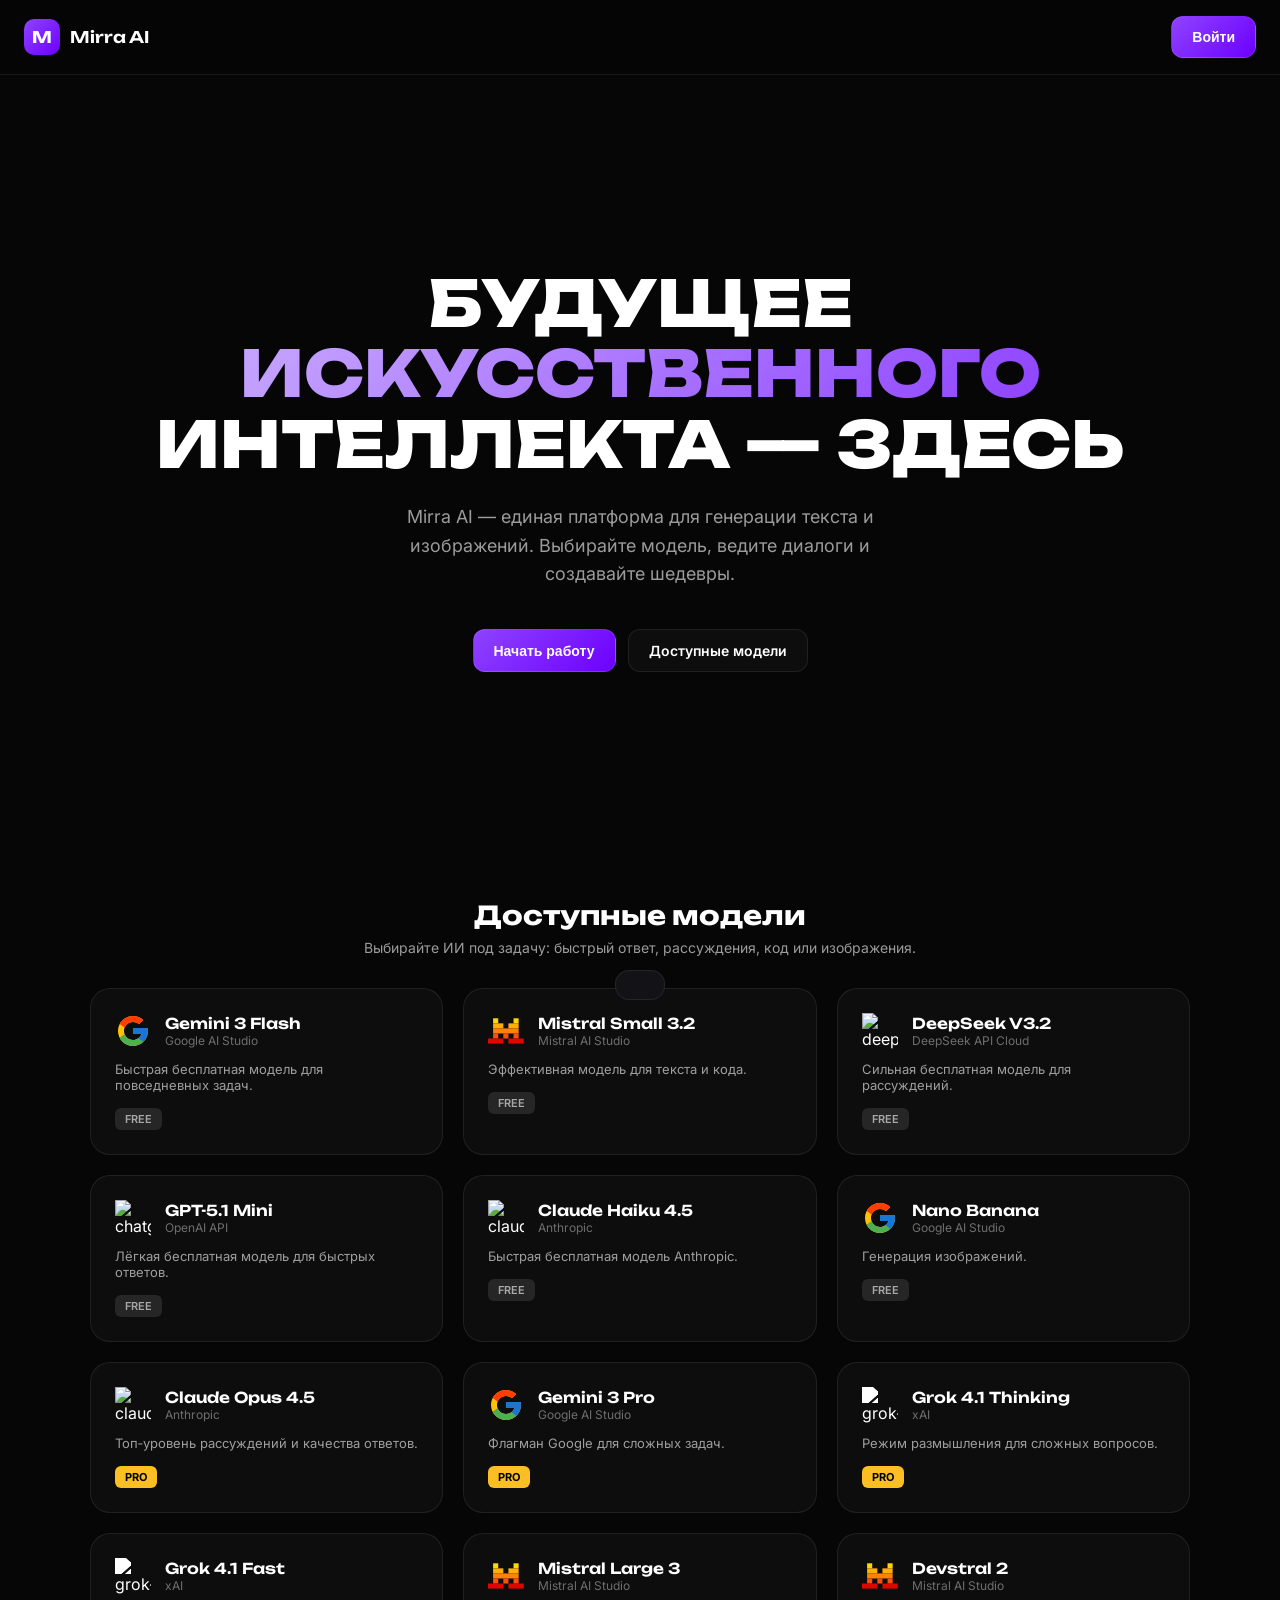
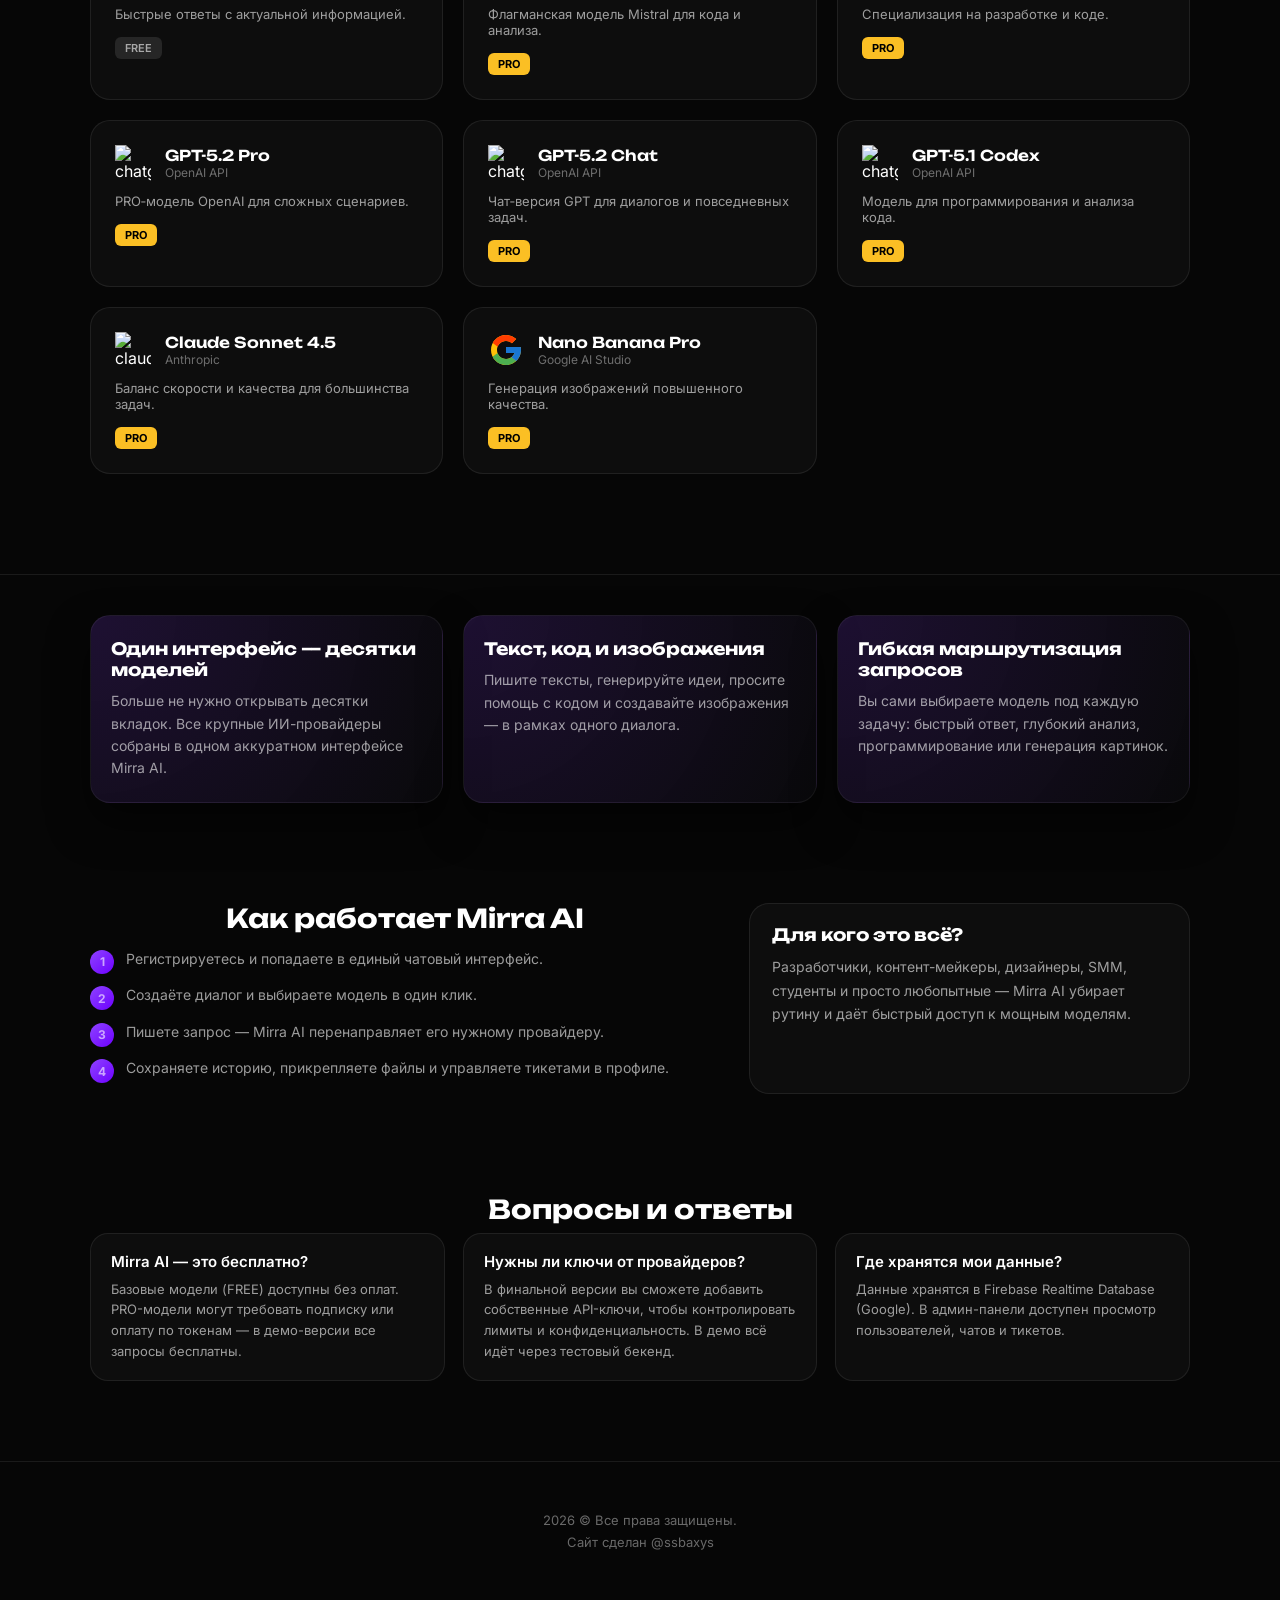
==== index.html @ 5433fa2a "update" ====
<!DOCTYPE html>
<html lang="ru">
<head>
  <meta charset="UTF-8">
  <meta name="viewport" content="width=device-width, initial-scale=1.0">
  <title>Mirra AI — Платформа нового поколения</title>

  <!-- Preconnect для ускорения загрузки внешних ресурсов -->
  <link rel="preconnect" href="https://fonts.googleapis.com">
  <link rel="preconnect" href="https://fonts.gstatic.com" crossorigin>
  <link rel="preconnect" href="https://img.icons8.com">

  <!-- Критические стили inline для быстрого first paint (уменьшаем FOUC) -->
  <style>
    *{box-sizing:border-box;margin:0;padding:0}
    body{font-family:system-ui,-apple-system,sans-serif;background:#060606;color:#fff;min-height:100vh;overflow-x:hidden}
    a{color:inherit;text-decoration:none}
    .landing-nav{position:fixed;top:0;left:0;right:0;z-index:100;padding:16px 24px;display:flex;justify-content:space-between;align-items:center;background:rgba(6,6,6,.8);border-bottom:1px solid rgba(255,255,255,.08);backdrop-filter:blur(16px)}
    .logo{display:flex;align-items:center;gap:10px;font-weight:700}
    .logo-icon{width:36px;height:36px;border-radius:10px;background:linear-gradient(135deg,#8e43ff,#6d00ff);display:flex;align-items:center;justify-content:center;font-weight:800}
    .btn{display:inline-flex;align-items:center;justify-content:center;padding:12px 20px;border-radius:12px;border:1px solid transparent;font-weight:700;cursor:pointer}
    .btn.primary{background:linear-gradient(135deg,#8e43ff,#6d00ff);border-color:rgba(255,255,255,.1);color:#fff}
    .btn.secondary{background:rgba(255,255,255,.04);border-color:rgba(255,255,255,.08);color:#fff}
    .landing-hero{min-height:100vh;display:flex;flex-direction:column;align-items:center;justify-content:center;text-align:center;padding:120px 24px 80px}
    .hero-title{font-weight:800;font-size:clamp(32px,7vw,64px);line-height:1.1;margin-bottom:24px}
    .hero-subtitle{max-width:560px;color:rgba(255,255,255,.7);font-size:18px;line-height:1.6;margin-bottom:40px}
    .hero-buttons{display:flex;gap:12px;flex-wrap:wrap;justify-content:center}
  </style>

  <!-- Основные стили (без FOUC: грузим как блокирующий stylesheet) -->
  <link rel="preload" href="styles.css" as="style">
  <link rel="stylesheet" href="styles.css">
  <noscript><link rel="stylesheet" href="styles.css"></noscript>

  <!-- Шрифты -->
  <link href="https://fonts.googleapis.com/css2?family=Inter:wght@400;500;600;700&family=Unbounded:wght@400;600;700&display=swap" rel="stylesheet">

</head>
<body>
  <nav class="landing-nav">
    <div class="logo">
      <div class="logo-icon">M</div>
      <span>Mirra AI</span>
    </div>
    <button class="btn primary" onclick="window.openModal('auth-modal')">Войти</button>
  </nav>

  <section class="landing-hero">
    <h1 class="hero-title">
      БУДУЩЕЕ <span class="gradient">ИСКУССТВЕННОГО</span><br>ИНТЕЛЛЕКТА — ЗДЕСЬ
    </h1>
    <p class="hero-subtitle">
      Mirra AI — единая платформа для генерации текста и изображений. Выбирайте модель, ведите диалоги и создавайте шедевры.
    </p>
    <div class="hero-buttons">
      <button class="btn primary" onclick="window.openModal('auth-modal')">Начать работу</button>
      <a href="#models" class="btn secondary">Доступные модели</a>
    </div>
  </section>

  <section id="models" class="models-section">
    <h2 class="section-title font-unbounded">Доступные модели</h2>
    <p class="section-subtitle">Выбирайте ИИ под задачу: быстрый ответ, рассуждения, код или изображения.</p>
    <div class="models-grid">
      <!-- FREE -->
      <div class="model-card">
        <div class="model-card-header">
          <div class="model-card-icon">
            <img alt="svgImg" src="[data-uri]"/>
          </div>
          <div>
            <div class="model-card-name">Gemini 3 Flash</div>
            <div class="model-card-provider">Google AI Studio</div>
          </div>
        </div>
        <p class="model-card-desc">Быстрая бесплатная модель для повседневных задач.</p>
        <span class="badge free">FREE</span>
      </div>

      <div class="model-card">
        <div class="model-card-header">
          <div class="model-card-icon">
            <svg viewBox="0 0 129 91" style="width:100%;height:100%"><rect x="18.292" y="0" width="18.293" height="18.123" fill="#ffd800"/><rect x="91.473" y="0" width="18.293" height="18.123" fill="#ffd800"/><rect x="18.292" y="18.121" width="36.586" height="18.123" fill="#ffaf00"/><rect x="73.181" y="18.121" width="36.586" height="18.123" fill="#ffaf00"/><rect x="18.292" y="36.243" width="91.476" height="18.122" fill="#ff8205"/><rect x="18.292" y="54.37" width="18.293" height="18.123" fill="#fa500f"/><rect x="54.883" y="54.37" width="18.293" height="18.123" fill="#fa500f"/><rect x="91.473" y="54.37" width="18.293" height="18.123" fill="#fa500f"/><rect x="0" y="72.504" width="54.89" height="18.123" fill="#e10500"/><rect x="73.181" y="72.504" width="54.89" height="18.123" fill="#e10500"/></svg>
          </div>
          <div>
            <div class="model-card-name">Mistral Small 3.2</div>
            <div class="model-card-provider">Mistral AI Studio</div>
          </div>
        </div>
        <p class="model-card-desc">Эффективная модель для текста и кода.</p>
        <span class="badge free">FREE</span>
      </div>

      <div class="model-card">
        <div class="model-card-header">
          <div class="model-card-icon">
            <img width="48" height="48" src="https://img.icons8.com/color/48/deepseek.png" alt="deepseek" style="width:100%;height:100%;object-fit:contain;" />
          </div>
          <div>
            <div class="model-card-name">DeepSeek V3.2</div>
            <div class="model-card-provider">DeepSeek API Cloud</div>
          </div>
        </div>
        <p class="model-card-desc">Сильная бесплатная модель для рассуждений.</p>
        <span class="badge free">FREE</span>
      </div>

      <div class="model-card">
        <div class="model-card-header">
          <div class="model-card-icon">
            <img width="48" height="48" src="https://img.icons8.com/fluency-systems-regular/48/FFFFFF/chatgpt.png" alt="chatgpt" style="width:100%;height:100%;object-fit:contain;" />
          </div>
          <div>
            <div class="model-card-name">GPT-5.1 Mini</div>
            <div class="model-card-provider">OpenAI API</div>
          </div>
        </div>
        <p class="model-card-desc">Лёгкая бесплатная модель для быстрых ответов.</p>
        <span class="badge free">FREE</span>
      </div>

      <div class="model-card">
        <div class="model-card-header">
          <div class="model-card-icon">
            <img width="48" height="48" src="https://img.icons8.com/fluency/48/claude-ai.png" alt="claude-ai" style="width:100%;height:100%;object-fit:contain;" />
          </div>
          <div>
            <div class="model-card-name">Claude Haiku 4.5</div>
            <div class="model-card-provider">Anthropic</div>
          </div>
        </div>
        <p class="model-card-desc">Быстрая бесплатная модель Anthropic.</p>
        <span class="badge free">FREE</span>
      </div>

      <div class="model-card">
        <div class="model-card-header">
          <div class="model-card-icon">
            <img alt="svgImg" src="[data-uri]"/>
          </div>
          <div>
            <div class="model-card-name">Nano Banana</div>
            <div class="model-card-provider">Google AI Studio</div>
          </div>
        </div>
        <p class="model-card-desc">Генерация изображений.</p>
        <span class="badge free">FREE</span>
      </div>

      <!-- PRO -->
      <div class="model-card">
        <div class="model-card-header">
          <div class="model-card-icon">
            <img width="48" height="48" src="https://img.icons8.com/fluency/48/claude-ai.png" alt="claude-ai" style="width:100%;height:100%;object-fit:contain;" />
          </div>
          <div>
            <div class="model-card-name">Claude Opus 4.5</div>
            <div class="model-card-provider">Anthropic</div>
          </div>
        </div>
        <p class="model-card-desc">Топ‑уровень рассуждений и качества ответов.</p>
        <span class="badge pro">PRO</span>
      </div>

      <div class="model-card">
        <div class="model-card-header">
          <div class="model-card-icon">
            <img alt="svgImg" src="[data-uri]"/>
          </div>
          <div>
            <div class="model-card-name">Gemini 3 Pro</div>
            <div class="model-card-provider">Google AI Studio</div>
          </div>
        </div>
        <p class="model-card-desc">Флагман Google для сложных задач.</p>
        <span class="badge pro">PRO</span>
      </div>

      <div class="model-card">
        <div class="model-card-header">
          <div class="model-card-icon">
            <img width="48" height="48" src="https://img.icons8.com/color/48/grok--v1.png" alt="grok--v1" style="width:100%;height:100%;object-fit:contain;" />
          </div>
          <div>
            <div class="model-card-name">Grok 4.1 Thinking</div>
            <div class="model-card-provider">xAI</div>
          </div>
        </div>
        <p class="model-card-desc">Режим размышления для сложных вопросов.</p>
        <span class="badge pro">PRO</span>
      </div>

      <div class="model-card">
        <div class="model-card-header">
          <div class="model-card-icon">
            <img width="48" height="48" src="https://img.icons8.com/color/48/grok--v1.png" alt="grok--v1" style="width:100%;height:100%;object-fit:contain;" />
          </div>
          <div>
            <div class="model-card-name">Grok 4.1 Fast</div>
            <div class="model-card-provider">xAI</div>
          </div>
        </div>
        <p class="model-card-desc">Быстрые ответы с актуальной информацией.</p>
        <span class="badge free">FREE</span>
      </div>

      <div class="model-card">
        <div class="model-card-header">
          <div class="model-card-icon">
            <svg viewBox="0 0 129 91" style="width:100%;height:100%"><rect x="18.292" y="0" width="18.293" height="18.123" fill="#ffd800"/><rect x="91.473" y="0" width="18.293" height="18.123" fill="#ffd800"/><rect x="18.292" y="18.121" width="36.586" height="18.123" fill="#ffaf00"/><rect x="73.181" y="18.121" width="36.586" height="18.123" fill="#ffaf00"/><rect x="18.292" y="36.243" width="91.476" height="18.122" fill="#ff8205"/><rect x="18.292" y="54.37" width="18.293" height="18.123" fill="#fa500f"/><rect x="54.883" y="54.37" width="18.293" height="18.123" fill="#fa500f"/><rect x="91.473" y="54.37" width="18.293" height="18.123" fill="#fa500f"/><rect x="0" y="72.504" width="54.89" height="18.123" fill="#e10500"/><rect x="73.181" y="72.504" width="54.89" height="18.123" fill="#e10500"/></svg>
          </div>
          <div>
            <div class="model-card-name">Mistral Large 3</div>
            <div class="model-card-provider">Mistral AI Studio</div>
          </div>
        </div>
        <p class="model-card-desc">Флагманская модель Mistral для кода и анализа.</p>
        <span class="badge pro">PRO</span>
      </div>

      <div class="model-card">
        <div class="model-card-header">
          <div class="model-card-icon">
            <svg viewBox="0 0 129 91" style="width:100%;height:100%"><rect x="18.292" y="0" width="18.293" height="18.123" fill="#ffd800"/><rect x="91.473" y="0" width="18.293" height="18.123" fill="#ffd800"/><rect x="18.292" y="18.121" width="36.586" height="18.123" fill="#ffaf00"/><rect x="73.181" y="18.121" width="36.586" height="18.123" fill="#ffaf00"/><rect x="18.292" y="36.243" width="91.476" height="18.122" fill="#ff8205"/><rect x="18.292" y="54.37" width="18.293" height="18.123" fill="#fa500f"/><rect x="54.883" y="54.37" width="18.293" height="18.123" fill="#fa500f"/><rect x="91.473" y="54.37" width="18.293" height="18.123" fill="#fa500f"/><rect x="0" y="72.504" width="54.89" height="18.123" fill="#e10500"/><rect x="73.181" y="72.504" width="54.89" height="18.123" fill="#e10500"/></svg>
          </div>
          <div>
            <div class="model-card-name">Devstral 2</div>
            <div class="model-card-provider">Mistral AI Studio</div>
          </div>
        </div>
        <p class="model-card-desc">Специализация на разработке и коде.</p>
        <span class="badge pro">PRO</span>
      </div>

      <div class="model-card">
        <div class="model-card-header">
          <div class="model-card-icon">
            <img width="48" height="48" src="https://img.icons8.com/fluency-systems-regular/48/FFFFFF/chatgpt.png" alt="chatgpt" style="width:100%;height:100%;object-fit:contain;" />
          </div>
          <div>
            <div class="model-card-name">GPT-5.2 Pro</div>
            <div class="model-card-provider">OpenAI API</div>
          </div>
        </div>
        <p class="model-card-desc">PRO‑модель OpenAI для сложных сценариев.</p>
        <span class="badge pro">PRO</span>
      </div>

      <div class="model-card">
        <div class="model-card-header">
          <div class="model-card-icon">
            <img width="48" height="48" src="https://img.icons8.com/fluency-systems-regular/48/FFFFFF/chatgpt.png" alt="chatgpt" style="width:100%;height:100%;object-fit:contain;" />
          </div>
          <div>
            <div class="model-card-name">GPT-5.2 Chat</div>
            <div class="model-card-provider">OpenAI API</div>
          </div>
        </div>
        <p class="model-card-desc">Чат‑версия GPT для диалогов и повседневных задач.</p>
        <span class="badge pro">PRO</span>
      </div>

      <div class="model-card">
        <div class="model-card-header">
          <div class="model-card-icon">
            <img width="48" height="48" src="https://img.icons8.com/fluency-systems-regular/48/FFFFFF/chatgpt.png" alt="chatgpt" style="width:100%;height:100%;object-fit:contain;" />
          </div>
          <div>
            <div class="model-card-name">GPT-5.1 Codex</div>
            <div class="model-card-provider">OpenAI API</div>
          </div>
        </div>
        <p class="model-card-desc">Модель для программирования и анализа кода.</p>
        <span class="badge pro">PRO</span>
      </div>

      <div class="model-card">
        <div class="model-card-header">
          <div class="model-card-icon">
            <img width="48" height="48" src="https://img.icons8.com/fluency/48/claude-ai.png" alt="claude-ai" style="width:100%;height:100%;object-fit:contain;" />
          </div>
          <div>
            <div class="model-card-name">Claude Sonnet 4.5</div>
            <div class="model-card-provider">Anthropic</div>
          </div>
        </div>
        <p class="model-card-desc">Баланс скорости и качества для большинства задач.</p>
        <span class="badge pro">PRO</span>
      </div>

      <div class="model-card">
        <div class="model-card-header">
          <div class="model-card-icon">
            <img alt="svgImg" src="[data-uri]"/>
          </div>
          <div>
            <div class="model-card-name">Nano Banana Pro</div>
            <div class="model-card-provider">Google AI Studio</div>
          </div>
        </div>
        <p class="model-card-desc">Генерация изображений повышенного качества.</p>
        <span class="badge pro">PRO</span>
      </div>
    </div>
  </section>

  <section class="features-section">
    <div class="features-grid">
      <div class="feature-card">
        <h3>Один интерфейс &mdash; десятки моделей</h3>
        <p>Больше не нужно открывать десятки вкладок. Все крупные ИИ-провайдеры собраны в одном аккуратном интерфейсе Mirra AI.</p>
      </div>
      <div class="feature-card">
        <h3>Текст, код и изображения</h3>
        <p>Пишите тексты, генерируйте идеи, просите помощь с кодом и создавайте изображения &mdash; в рамках одного диалога.</p>
      </div>
      <div class="feature-card">
        <h3>Гибкая маршрутизация запросов</h3>
        <p>Вы сами выбираете модель под каждую задачу: быстрый ответ, глубокий анализ, программирование или генерация картинок.</p>
      </div>
    </div>
  </section>

  <section class="how-section">
    <div class="how-grid">
      <div>
        <h2 class="section-title font-unbounded">Как работает Mirra AI</h2>
        <ol class="how-list">
          <li>Регистрируетесь и попадаете в единый чатовый интерфейс.</li>
          <li>Создаёте диалог и выбираете модель в один клик.</li>
          <li>Пишете запрос &mdash; Mirra AI перенаправляет его нужному провайдеру.</li>
          <li>Сохраняете историю, прикрепляете файлы и управляете тикетами в профиле.</li>
        </ol>
      </div>
      <div class="how-card">
        <h3>Для кого это всё?</h3>
        <p>Разработчики, контент-мейкеры, дизайнеры, SMM, студенты и просто любопытные &mdash; Mirra AI убирает рутину и даёт быстрый доступ к мощным моделям.</p>
      </div>
    </div>
  </section>

  <section class="faq-section">
    <h2 class="section-title font-unbounded">Вопросы и ответы</h2>
    <div class="faq-grid">
      <div class="faq-item">
        <h3>Mirra AI &mdash; это бесплатно?</h3>
        <p>Базовые модели (FREE) доступны без оплат. PRO-модели могут требовать подписку или оплату по токенам &mdash; в демо-версии все запросы бесплатны.</p>
      </div>
      <div class="faq-item">
        <h3>Нужны ли ключи от провайдеров?</h3>
        <p>В финальной версии вы сможете добавить собственные API-ключи, чтобы контролировать лимиты и конфиденциальность. В демо всё идёт через тестовый бекенд.</p>
      </div>
      <div class="faq-item">
        <h3>Где хранятся мои данные?</h3>
        <p>Данные хранятся в Firebase Realtime Database (Google). В админ-панели доступен просмотр пользователей, чатов и тикетов.</p>
      </div>
    </div>
  </section>

  <footer class="landing-footer">
    <div>2026 © Все права защищены.</div>
    <div style="margin-top:6px;">Сайт сделан @ssbaxys</div>
  </footer>

  <div id="auth-modal" class="modal-overlay">
    <div class="modal">
      <div class="modal-header">
        <h2 id="modal-title" class="modal-title">Вход</h2>
        <button class="btn-icon" onclick="window.closeModal('auth-modal')">×</button>
      </div>

      <form id="login-form" onsubmit="window.handleLogin(event)">
        <div style="display:flex;flex-direction:column;gap:14px;">
          <div class="input-group">
            <input id="login-nickname" class="input-field" type="text" placeholder="Никнейм" required>
          </div>
          <div class="input-group">
            <input id="login-password" class="input-field" type="password" placeholder="Пароль" required>
          </div>
          <button type="submit" class="btn primary" style="width:100%;">Войти</button>
          <p style="text-align:center;font-size:13px;color:rgba(255,255,255,.5);">
            Нет аккаунта? <a href="#" onclick="window.toggleAuthMode('register');return false;" style="color:#c6a6ff;">Регистрация</a>
          </p>
        </div>
      </form>

      <form id="register-form" class="hidden" onsubmit="window.handleRegister(event)">
        <div style="display:flex;flex-direction:column;gap:14px;">
          <div class="input-group">
            <input id="reg-nickname" class="input-field" type="text" placeholder="Никнейм" required>
          </div>
          <div class="input-group">
            <input id="reg-password" class="input-field" type="password" placeholder="Пароль" required>
          </div>
          <div class="input-group">
            <input id="reg-password-confirm" class="input-field" type="password" placeholder="Повторите пароль" required>
          </div>
          <button type="submit" class="btn primary" style="width:100%;">Создать аккаунт</button>
          <p style="text-align:center;font-size:13px;color:rgba(255,255,255,.5);">
            Есть аккаунт? <a href="#" onclick="window.toggleAuthMode('login');return false;" style="color:#c6a6ff;">Войти</a>
          </p>
        </div>
      </form>
    </div>
  </div>

  <div id="toast" class="toast"></div>

  <!-- app.js already relies on the explicit-render reCAPTCHA loaded in <head> -->
  <script type="module" src="app.js"></script>
</body>
</html>
---- styles.css ----
* { box-sizing: border-box; margin: 0; padding: 0; }

:root {
  --bg: #060606;
  --surface: rgba(255,255,255,0.03);
  --border: rgba(255,255,255,0.08);
  --text: #ffffff;
  --text-secondary: rgba(255,255,255,0.6);
  --text-muted: rgba(255,255,255,0.4);
  --primary: #8e43ff;
  --primary-dark: #6d00ff;
  --danger: #ff4757;
  --success: #2ed573;
}

body {
  font-family: 'Inter', -apple-system, sans-serif;
  background: var(--bg);
  color: var(--text);
  min-height: 100vh;
  overflow-x: hidden;
}

.font-unbounded { font-family: 'Unbounded', sans-serif; }
.hidden { display: none !important; }

/* ============ BUTTONS ============ */
.btn {
  display: inline-flex;
  align-items: center;
  justify-content: center;
  gap: 8px;
  padding: 12px 20px;
  border-radius: 12px;
  border: 1px solid transparent;
  font-size: 14px;
  font-weight: 600;
  cursor: pointer;
  transition: all 0.2s;
  text-decoration: none;
  color: var(--text);
}

.btn.primary {
  background: linear-gradient(135deg, var(--primary), var(--primary-dark));
  border-color: rgba(255,255,255,0.1);
}
.btn.primary:hover {
  transform: translateY(-2px);
  box-shadow: 0 8px 25px rgba(142, 67, 255, 0.35);
}

.btn.secondary {
  background: var(--surface);
  border-color: var(--border);
}
.btn.secondary:hover {
  background: rgba(255,255,255,0.08);
}

.btn.danger {
  background: rgba(255, 71, 87, 0.15);
  border-color: rgba(255, 71, 87, 0.3);
  color: #ff6b7a;
}
.btn.danger:hover {
  background: rgba(255, 71, 87, 0.25);
}

.btn.success {
  background: rgba(46, 213, 115, 0.15);
  border-color: rgba(46, 213, 115, 0.35);
  color: #78f5a7;
}
.btn.success:hover {
  background: rgba(46, 213, 115, 0.25);
}

.btn.ghost {
  background: transparent;
  color: var(--text-secondary);
}
.btn.ghost:hover {
  background: var(--surface);
  color: var(--text);
}

.btn.small {
  padding: 8px 14px;
  font-size: 12px;
}

.btn-icon {
  width: 40px;
  height: 40px;
  border-radius: 10px;
  background: transparent;
  border: none;
  color: var(--text);
  cursor: pointer;
  display: flex;
  align-items: center;
  justify-content: center;
  transition: 0.2s;
}
.btn-icon:hover {
  background: var(--surface);
}

/* ============ INPUTS ============ */
.input-group {
  background: rgba(0,0,0,0.3);
  border: 1px solid var(--border);
  border-radius: 12px;
  overflow: hidden;
}

.input-field {
  width: 100%;
  padding: 14px 16px;
  background: transparent;
  border: none;
  outline: none;
  color: var(--text);
  font-size: 14px;
}
.input-field::placeholder {
  color: var(--text-muted);
}

select.input-field {
  cursor: pointer;
}

/* ============ BADGES ============ */
.badge {
  display: inline-block;
  padding: 4px 10px;
  border-radius: 6px;
  font-size: 11px;
  font-weight: 700;
  text-transform: uppercase;
}
.badge.pro { background: #fbbf24; color: #000; font-weight: 700; }
.badge.free { background: rgba(255,255,255,0.1); color: var(--text-secondary); font-weight: 600; }
.badge.admin { background: var(--primary); color: #fff; font-weight: 700; }
.badge.text { background: rgba(59, 130, 246, 0.2); color: #60a5fa; }
.badge.image { background: rgba(16, 185, 129, 0.2); color: #34d399; }
.badge.unavailable{ background: rgba(255,255,255,0.08); color: rgba(255,255,255,0.55); border: 1px solid rgba(255,255,255,0.12); }

/* Tickets */
.ticket-item.canceled{ opacity: 0.55; }
.ticket-item .ticket-meta{ font-size: 11px; color: var(--text-muted); margin-top: 2px; }
.ticket-status-badge{ font-size: 10px; padding: 3px 8px; border-radius: 999px; border: 1px solid rgba(255,255,255,0.12); }
.ticket-status-badge.open{ background: rgba(46,213,115,0.12); color: #78f5a7; border-color: rgba(46,213,115,0.25); }
.ticket-status-badge.closed{ background: rgba(255,255,255,0.06); color: rgba(255,255,255,0.65); }
.ticket-status-badge.canceled{ background: rgba(255,71,87,0.12); color: #ff6b7a; border-color: rgba(255,71,87,0.25); }
.ticket-unread-dot{ width:8px; height:8px; border-radius:999px; background: #fbbf24; box-shadow: 0 0 0 3px rgba(251,191,36,0.15); }

/* ============ TOAST ============ */
.toast {
  position: fixed;
  bottom: -100px;
  left: 50%;
  transform: translateX(-50%);
  background: rgba(20, 20, 25, 0.95);
  border: 1px solid var(--border);
  padding: 14px 24px;
  border-radius: 14px;
  font-size: 14px;
  z-index: 9999;
  transition: bottom 0.4s cubic-bezier(0.175, 0.885, 0.32, 1.275);
  backdrop-filter: blur(10px);
}
.toast.show { bottom: 30px; }
.toast.error { border-color: rgba(255, 71, 87, 0.4); }
.toast.success { border-color: rgba(46, 213, 115, 0.4); }

/* ============ MODAL ============ */
.modal-overlay {
  position: fixed;
  inset: 0;
  background: rgba(0,0,0,0.8);
  backdrop-filter: blur(8px);
  display: flex;
  align-items: center;
  justify-content: center;
  z-index: 1000;
  opacity: 0;
  visibility: hidden;
  transition: 0.3s;
  padding: 20px;
}
.modal-overlay.active {
  opacity: 1;
  visibility: visible;
}

.modal {
  background: #0c0c0e;
  border: 1px solid var(--border);
  border-radius: 24px;
  padding: 28px;
  width: 100%;
  max-width: 440px;
  transform: translateY(20px) scale(0.95);
  transition: 0.3s;
}

/* reCAPTCHA spacing */
.g-recaptcha {
  min-height: 78px;
  display: flex;
  align-items: center;
  justify-content: center;
}

/* If Google injects an iframe, make it scale nicely on mobile */
@media (max-width: 420px) {
  .g-recaptcha {
    transform: scale(0.92);
    transform-origin: center;
  }
}
.modal-overlay.active .modal {
  transform: translateY(0) scale(1);
}

.modal-header {
  display: flex;
  justify-content: space-between;
  align-items: center;
  margin-bottom: 24px;
}
.modal-title {
  font-family: 'Unbounded', sans-serif;
  font-size: 20px;
  font-weight: 600;
}

/* ============ LANDING PAGE ============ */
.landing-nav {
  position: fixed;
  top: 0;
  left: 0;
  right: 0;
  z-index: 100;
  padding: 16px 24px;
  display: flex;
  justify-content: space-between;
  align-items: center;
  background: rgba(6, 6, 6, 0.8);
  backdrop-filter: blur(20px);
  border-bottom: 1px solid var(--border);
}

.logo {
  display: flex;
  align-items: center;
  gap: 10px;
  font-family: 'Unbounded', sans-serif;
  font-weight: 600;
  font-size: 16px;
}
.logo-icon {
  width: 36px;
  height: 36px;
  border-radius: 10px;
  background: linear-gradient(135deg, var(--primary), var(--primary-dark));
  display: flex;
  align-items: center;
  justify-content: center;
  font-weight: 700;
}

.landing-hero {
  min-height: 100vh;
  display: flex;
  flex-direction: column;
  align-items: center;
  justify-content: center;
  text-align: center;
  padding: 120px 24px 80px;
}

.hero-title {
  font-family: 'Unbounded', sans-serif;
  font-size: clamp(32px, 7vw, 64px);
  line-height: 1.1;
  margin-bottom: 24px;
}
.hero-title .gradient {
  background: linear-gradient(135deg, #c6a6ff, #8e43ff);
  -webkit-background-clip: text;
  -webkit-text-fill-color: transparent;
  background-clip: text;
}

.hero-subtitle {
  max-width: 560px;
  color: var(--text-secondary);
  font-size: 18px;
  line-height: 1.6;
  margin-bottom: 40px;
}

.hero-buttons {
  display: flex;
  gap: 12px;
  flex-wrap: wrap;
  justify-content: center;
}

.models-section {
  padding: 0 24px 100px;
}
.models-grid {
  display: grid;
  grid-template-columns: repeat(auto-fit, minmax(280px, 1fr));
  gap: 20px;
  max-width: 1100px;
  margin: 0 auto;
}

.model-card {
  background: var(--surface);
  border: 1px solid var(--border);
  border-radius: 20px;
  padding: 24px;
  transition: 0.3s;
}
.model-card:hover {
  transform: translateY(-4px);
  border-color: rgba(142, 67, 255, 0.3);
  background: rgba(255,255,255,0.05);
}

.model-card-header {
  display: flex;
  align-items: center;
  gap: 14px;
  margin-bottom: 12px;
}
.model-card-icon {
  width: 36px;
  height: 36px;
  flex-shrink: 0;
}
.model-card-icon svg,
.model-card-icon img {
  width: 100%;
  height: 100%;
  display: block;
  object-fit: contain;
}

/* xAI Icon Style */
.model-card-icon.xai-icon {
  display: flex;
  align-items: center;
  justify-content: center;
  font-weight: 700;
  font-size: 12px;
  color: #fff;
  background: linear-gradient(135deg, #1a1a2e, #16213e);
  border-radius: 8px;
  border: 1px solid rgba(255,255,255,0.1);
}

/* Grok logo white filter */
img[alt="Grok"], img[alt="grok--v1"] {
  filter: brightness(0) invert(1);
}

.chat-item-icon svg,
.chat-item-icon img,
.model-selector-icon svg,
.model-selector-icon img,
.model-option-icon svg,
.model-option-icon img,
.god-chat-icon svg,
.god-chat-icon img {
  width: 100%;
  height: 100%;
  display: block;
  object-fit: contain;
}

/* make model/user icons look neat inside message avatar */
.message-avatar > svg,
.message-avatar > img {
  width: 24px !important;
  height: 24px !important;
  display: block;
  object-fit: contain;
}
.model-card-name {
  font-family: 'Unbounded', sans-serif;
  font-size: 15px;
  font-weight: 600;
}
.model-card-provider {
  font-size: 12px;
  color: var(--text-muted);
}
.model-card-desc {
  font-size: 13px;
  color: var(--text-secondary);
  margin-bottom: 14px;
}

/* Generic section headings on landing */
.section-title {
  font-size: 26px;
  line-height: 1.2;
  text-align: center;
  margin-bottom: 8px;
}

.section-subtitle {
  max-width: 720px;
  margin: 0 auto 32px;
  text-align: center;
  font-size: 14px;
  color: var(--text-secondary);
}

/* Features section */
.features-section {
  padding: 40px 24px 80px;
  border-top: 1px solid var(--border);
}

.features-grid {
  max-width: 1100px;
  margin: 0 auto;
  display: grid;
  grid-template-columns: repeat(auto-fit, minmax(260px, 1fr));
  gap: 20px;
}

.feature-card {
  background: radial-gradient(circle at top left, rgba(142,67,255,0.18), rgba(10,10,12,0.9));
  border-radius: 20px;
  border: 1px solid rgba(255,255,255,0.06);
  padding: 22px 20px;
  box-shadow: 0 20px 40px rgba(0,0,0,0.5);
  transition: transform 0.25s ease, box-shadow 0.25s ease, border-color 0.25s ease;
}

.feature-card h3 {
  font-family: 'Unbounded', sans-serif;
  font-size: 17px;
  margin-bottom: 10px;
}

.feature-card p {
  font-size: 14px;
  color: var(--text-secondary);
  line-height: 1.6;
}

.feature-card:hover {
  transform: translateY(-4px);
  border-color: rgba(142,67,255,0.4);
  box-shadow: 0 28px 60px rgba(0,0,0,0.7);
}

/* How it works section */
.how-section {
  padding: 20px 24px 80px;
}

.how-grid {
  max-width: 1100px;
  margin: 0 auto;
  display: grid;
  grid-template-columns: minmax(0, 2fr) minmax(0, 1.4fr);
  gap: 28px;
}

@media (max-width: 900px) {
  .how-grid {
    grid-template-columns: minmax(0, 1fr);
  }
}

.how-list {
  margin-top: 14px;
  list-style: none;
  counter-reset: howstep;
}

.how-list li {
  position: relative;
  padding-left: 36px;
  margin-bottom: 14px;
  font-size: 14px;
  color: var(--text-secondary);
  line-height: 1.6;
}

.how-list li::before {
  counter-increment: howstep;
  content: counter(howstep);
  position: absolute;
  left: 0;
  top: 2px;
  width: 24px;
  height: 24px;
  border-radius: 999px;
  background: linear-gradient(135deg, var(--primary), var(--primary-dark));
  display: flex;
  align-items: center;
  justify-content: center;
  font-size: 12px;
  font-weight: 700;
}

.how-card {
  background: var(--surface);
  border-radius: 20px;
  border: 1px solid var(--border);
  padding: 20px 22px;
}

.how-card h3 {
  font-family: 'Unbounded', sans-serif;
  font-size: 17px;
  margin-bottom: 10px;
}

.how-card p {
  font-size: 14px;
  color: var(--text-secondary);
  line-height: 1.7;
}

/* FAQ section */
.faq-section {
  padding: 20px 24px 80px;
}

.faq-grid {
  max-width: 1100px;
  margin: 0 auto;
  display: grid;
  grid-template-columns: repeat(auto-fit, minmax(260px, 1fr));
  gap: 18px;
}

.faq-item {
  background: var(--surface);
  border-radius: 18px;
  border: 1px solid var(--border);
  padding: 18px 20px;
}

.faq-item h3 {
  font-size: 15px;
  font-weight: 600;
  margin-bottom: 8px;
}

.faq-item p {
  font-size: 13px;
  color: var(--text-secondary);
  line-height: 1.6;
}

.landing-footer {
  text-align: center;
  padding: 50px 24px;
  border-top: 1px solid var(--border);
  color: var(--text-muted);
  font-size: 13px;
}

/* ============ CHAT LAYOUT ============ */
.chat-layout {
  display: flex;
  height: 100vh;
  overflow: hidden;
}

.sidebar {
  width: 300px;
  background: rgba(10, 10, 12, 0.95);
  border-right: 1px solid var(--border);
  display: flex;
  flex-direction: column;
  flex-shrink: 0;
}

@media (max-width: 900px) {
  .sidebar {
    position: fixed;
    left: 0;
    top: 0;
    bottom: 0;
    z-index: 200;
    transform: translateX(-100%);
    transition: transform 0.3s;
  }
  .sidebar.open {
    transform: translateX(0);
  }
  .sidebar-overlay {
    display: none;
    position: fixed;
    inset: 0;
    background: rgba(0,0,0,0.6);
    z-index: 199;
  }
  .sidebar.open + .sidebar-overlay {
    display: block;
  }
}

.sidebar-header {
  padding: 20px;
  border-bottom: 1px solid var(--border);
  display: flex;
  justify-content: space-between;
  align-items: center;
}
.sidebar-logo {
  font-family: 'Unbounded', sans-serif;
  font-weight: 700;
  font-size: 16px;
}

.sidebar-controls {
  padding: 16px;
  display: flex;
  flex-direction: column;
  gap: 12px;
  position: relative;
}

/* ============ SORT DROPDOWN ============ */
.sort-selector {
  display: flex;
  align-items: center;
  justify-content: space-between;
  padding: 12px 16px;
  background: rgba(0,0,0,0.3);
  border: 1px solid var(--border);
  border-radius: 12px;
  cursor: pointer;
  transition: 0.2s;
  font-size: 14px;
  color: var(--text-secondary);
}
.sort-selector:hover {
  border-color: rgba(255,255,255,0.15);
  background: rgba(255,255,255,0.05);
}
.sort-arrow {
  width: 0;
  height: 0;
  border-left: 4px solid transparent;
  border-right: 4px solid transparent;
  border-top: 4px solid var(--text-muted);
  transition: 0.2s;
}
.sort-selector:hover .sort-arrow {
  border-top-color: var(--text);
}

.sort-dropdown {
  position: absolute;
  top: 145px;
  left: 16px;
  right: 16px;
  background: rgba(12, 12, 14, 0.98);
  backdrop-filter: blur(20px);
  border: 1px solid var(--border);
  border-radius: 12px;
  padding: 6px;
  z-index: 100;
  display: none;
  box-shadow: 0 10px 30px rgba(0,0,0,0.5);
}
.sort-dropdown.active {
  display: block;
  animation: dropIn 0.2s ease-out;
}

.sort-option {
  display: flex;
  align-items: center;
  justify-content: space-between;
  width: 100%;
  padding: 12px 14px;
  background: transparent;
  border: 1px solid transparent;
  border-radius: 10px;
  color: var(--text);
  cursor: pointer;
  font-size: 14px;
  text-align: left;
  transition: 0.2s;
}
.sort-option:hover {
  background: rgba(142, 67, 255, 0.1);
  border-color: rgba(142, 67, 255, 0.2);
}
.sort-option.active {
  background: rgba(142, 67, 255, 0.15);
  border-color: rgba(142, 67, 255, 0.3);
}
.sort-check {
  width: 16px;
  height: 16px;
  color: var(--primary);
  opacity: 0;
  transition: 0.2s;
}
.sort-option.active .sort-check {
  opacity: 1;
}

.chat-list {
  flex: 1;
  overflow-y: auto;
  padding: 8px;
}

.chat-item {
  display: flex;
  align-items: center;
  gap: 12px;
  padding: 12px;
  border-radius: 12px;
  cursor: pointer;
  transition: 0.2s;
  margin-bottom: 4px;
}
.chat-item:hover {
  background: var(--surface);
}
.chat-item.active {
  background: rgba(142, 67, 255, 0.12);
  border: 1px solid rgba(142, 67, 255, 0.2);
}
.chat-item-icon {
  width: 28px;
  height: 28px;
  flex-shrink: 0;
}
.chat-item-info {
  flex: 1;
  min-width: 0;
}
.chat-item-name {
  font-size: 13px;
  font-weight: 500;
  white-space: nowrap;
  overflow: hidden;
  text-overflow: ellipsis;
}
.chat-item-model {
  font-size: 11px;
  color: var(--text-muted);
}
.chat-item-actions {
  display: flex;
  gap: 4px;
  opacity: 0;
  transition: 0.2s;
}
.chat-item:hover .chat-item-actions {
  opacity: 1;
}
.chat-item-btn {
  background: transparent;
  border: none;
  color: var(--text-muted);
  cursor: pointer;
  padding: 4px;
  border-radius: 4px;
  transition: 0.2s;
  display: flex;
  align-items: center;
  justify-content: center;
}
.chat-item-btn:hover {
  background: rgba(255,255,255,0.1);
  color: var(--text);
}
.chat-item-delete {
  opacity: 0;
  background: transparent;
  border: none;
  color: var(--text-muted);
  cursor: pointer;
  padding: 6px;
  border-radius: 6px;
  transition: 0.2s;
}
.chat-item:hover .chat-item-delete {
  opacity: 1;
}
.chat-item-delete:hover {
  background: rgba(255, 71, 87, 0.2);
  color: var(--danger);
}

/* ============ FOLDERS ============ */
.folder-item {
  margin-bottom: 8px;
  border-radius: 12px;
  background: rgba(142, 67, 255, 0.05);
  border: 1px solid rgba(142, 67, 255, 0.1);
  overflow: hidden;
  transition: 0.2s;
}
.folder-item.drag-over {
  border-color: var(--primary);
  background: rgba(142, 67, 255, 0.15);
}
.folder-header {
  display: flex;
  align-items: center;
  gap: 10px;
  padding: 12px;
  cursor: pointer;
  transition: 0.2s;
}
.folder-header:hover {
  background: rgba(255,255,255,0.03);
}
.folder-icon {
  color: var(--primary);
  display: flex;
  align-items: center;
}
.folder-name {
  flex: 1;
  font-size: 13px;
  font-weight: 600;
  color: var(--text-secondary);
}
.folder-count {
  font-size: 11px;
  color: var(--text-muted);
  background: rgba(255,255,255,0.1);
  padding: 2px 8px;
  border-radius: 10px;
}
.folder-edit {
  opacity: 0;
  background: transparent;
  border: none;
  color: var(--text-muted);
  cursor: pointer;
  padding: 4px;
  border-radius: 4px;
  transition: 0.2s;
}
.folder-header:hover .folder-edit {
  opacity: 1;
}
.folder-edit:hover {
  background: rgba(255,255,255,0.1);
  color: var(--text);
}
.folder-chats {
  max-height: 0;
  overflow: hidden;
  padding: 0 8px;
  transition: max-height 0.3s ease, padding 0.3s ease;
}
.folder-item.open .folder-chats {
  max-height: 1000px;
  padding: 0 8px 8px;
}
.folder-item.open .folder-header {
  border-bottom: 1px solid rgba(255,255,255,0.05);
}
.chat-item.in-folder {
  margin-left: 8px;
  padding: 10px;
  border-radius: 10px;
}

/* Drag & Drop */
.chat-item {
  cursor: grab;
}
.chat-item:active {
  cursor: grabbing;
}
.chat-item.dragging {
  opacity: 0.5;
  transform: scale(0.98);
  cursor: grabbing;
}
.chat-item.drag-over {
  border-color: var(--primary);
  background: rgba(142, 67, 255, 0.15);
  box-shadow: 0 0 20px rgba(142, 67, 255, 0.3);
}
.chat-item.drag-over::after {
  content: '+ Создать папку';
  position: absolute;
  top: 50%;
  left: 50%;
  transform: translate(-50%, -50%);
  background: var(--primary);
  color: #fff;
  padding: 4px 12px;
  border-radius: 8px;
  font-size: 11px;
  font-weight: 600;
  white-space: nowrap;
}
.folder-item.drag-over::after {
  content: '+ Добавить в папку';
  position: absolute;
  top: 50%;
  left: 50%;
  transform: translate(-50%, -50%);
  background: var(--primary);
  color: #fff;
  padding: 4px 12px;
  border-radius: 8px;
  font-size: 11px;
  font-weight: 600;
  white-space: nowrap;
  z-index: 10;
}
.chat-item, .folder-item {
  position: relative;
}

.profile-section {
  padding: 16px;
  border-top: 1px solid var(--border);
  margin-top: auto; /* push to bottom */
  position: sticky;
  bottom: 0;
  background: rgba(10, 10, 12, 0.95);
  backdrop-filter: blur(12px);
}
.profile-btn {
  display: flex;
  align-items: center;
  gap: 12px;
  padding: 12px;
  border-radius: 12px;
  cursor: pointer;
  transition: 0.2s;
  width: 100%;
}
.profile-btn:hover {
  background: var(--surface);
}
.profile-avatar {
  width: 38px;
  height: 38px;
  border-radius: 10px;
  background: linear-gradient(135deg, var(--primary), var(--primary-dark));
  display: flex;
  align-items: center;
  justify-content: center;
  font-weight: 700;
  font-size: 14px;
}
.profile-info {
  flex: 1;
  min-width: 0;
}
.profile-name {
  font-size: 13px;
  font-weight: 600;
  white-space: nowrap;
  overflow: hidden;
  text-overflow: ellipsis;
}
.profile-plan {
  font-size: 11px;
  color: var(--text-muted);
}

/* ============ CHAT MAIN ============ */
.chat-main {
  flex: 1;
  display: flex;
  flex-direction: column;
  min-width: 0;
  background: var(--bg);
}

.chat-header {
  height: 70px;
  padding: 0 20px;
  border-bottom: 1px solid var(--border);
  display: flex;
  align-items: center;
  justify-content: space-between;
  flex-shrink: 0;
  position: relative;
}

.chat-header-left {
  display: flex;
  align-items: center;
  gap: 12px;
}

.mobile-menu-btn {
  display: none;
}
@media (max-width: 900px) {
  .mobile-menu-btn { display: flex; }
}

.model-selector {
  display: flex;
  align-items: center;
  gap: 8px;
  padding: 8px 12px;
  background: var(--surface);
  border: 1px solid var(--border);
  border-radius: 10px;
  cursor: pointer;
  transition: 0.2s;
}
.model-selector:hover {
  border-color: rgba(255,255,255,0.15);
  background: rgba(255,255,255,0.05);
}
.model-selector-icon {
  width: 20px;
  height: 20px;
  flex-shrink: 0;
}
.model-selector-badge {
  font-size: 9px;
  padding: 2px 5px;
  border-radius: 4px;
  font-weight: 700;
  text-transform: uppercase;
}
.model-selector-badge.pro {
  background: #fbbf24;
  color: #000;
}
.model-selector-badge.free {
  background: rgba(255,255,255,0.1);
  color: var(--text-secondary);
}
.model-selector-name {
  font-size: 13px;
  font-weight: 600;
}
.model-selector-arrow {
  width: 0;
  height: 0;
  border-left: 4px solid transparent;
  border-right: 4px solid transparent;
  border-top: 4px solid var(--text-secondary);
  margin-left: 4px;
  transition: 0.2s;
}
.model-selector:hover .model-selector-arrow {
  border-top-color: var(--text);
}

.model-dropdown {
  /* Positioned dynamically under the trigger via JS */
  position: fixed;
  left: 10px;
  top: 70px;
  width: min(204px, calc(100vw - 20px));
  max-height: calc(100vh - 90px);
  overflow: hidden;

  background: rgba(12, 12, 14, 0.98);
  backdrop-filter: blur(20px);
  border: 1px solid var(--border);
  border-radius: 14px;
  padding: 8px;
  z-index: 1000;
  display: none;
  box-shadow: 0 20px 50px rgba(0,0,0,0.6);
}
.model-dropdown.active {
  display: block;
  animation: dropIn 0.18s ease-out;
}

/* Models dropdown as SINGLE COLUMN with fixed "viewport" of 6 items */
.model-dropdown-grid{
  display: flex;
  flex-direction: column;
  gap: 6px;
  /* ~6 compact items visible */
  max-height: calc((44px * 6) + (6px * 5));
  overflow-y: auto;
  overscroll-behavior: contain;
  padding-right: 2px;
}

/* Make it fit better by height: fewer visible items when viewport is short */
@media (max-height: 760px){
  .model-dropdown-grid{ max-height: calc((92px * 5) + (10px * 4)); }
}
@media (max-height: 620px){
  .model-dropdown-grid{ max-height: calc((92px * 4) + (10px * 3)); }
}

/* On small screens, dropdown spans screen, list still scrolls */
@media (max-width: 900px){
  .model-dropdown {
    left: 50%;
    right: auto;
    translate: -50% 0;
    width: min(204px, calc(100vw - 20px));
  }
}

@keyframes dropIn {
  from { opacity: 0; transform: translateY(-8px) scale(0.96); }
  to { opacity: 1; transform: translateY(0) scale(1); }
}

.model-dropdown-divider {
  height: 1px;
  background: var(--border);
  margin: 6px 8px;
}

/* scrollbar styling (won't affect if OS hides it) */
.model-dropdown {
  scrollbar-width: thin;
  scrollbar-color: rgba(255,255,255,0.18) transparent;
}
.model-dropdown::-webkit-scrollbar { height: 10px; width: 10px; }
.model-dropdown::-webkit-scrollbar-thumb {
  background: rgba(255,255,255,0.12);
  border: 2px solid transparent;
  background-clip: padding-box;
  border-radius: 10px;
}
.model-dropdown::-webkit-scrollbar-thumb:hover { background: rgba(255,255,255,0.18); }
.model-dropdown::-webkit-scrollbar-corner { background: transparent; }

@media (max-width: 900px) {
  .model-dropdown {
    left: 10px;
    right: 10px;
    width: auto;
    max-width: none;
  }
  .model-selector-name {
    max-width: 120px;
    overflow: hidden;
    text-overflow: ellipsis;
    white-space: nowrap;
  }
}

.model-option {
  display: flex;
  flex-direction: column;
  align-items: flex-start;
  gap: 6px;
  width: 100%;
  min-width: 0;
  padding: 8px;
  background: rgba(255,255,255,0.02);
  border: 1px solid var(--border);
  border-radius: 12px;
  color: var(--text);
  cursor: pointer;
  font-size: 12px;
  text-align: left;
  transition: 0.18s;
  min-height: 44px;
}
.model-option:hover {
  background: rgba(142, 67, 255, 0.08);
  border-color: rgba(142, 67, 255, 0.25);
}
.model-option.active {
  background: rgba(142, 67, 255, 0.14);
  border-color: rgba(142, 67, 255, 0.35);
}
.model-option.disabled{
  opacity: 0.55;
  cursor: not-allowed;
}
.model-option.disabled:hover{
  transform: none;
  background: rgba(255,255,255,0.02);
  border-color: var(--border);
}

@media (max-width: 420px){
  .model-option{ min-height: 84px; padding: 10px; }
  .model-option-icon{ width: 24px; height: 24px; }
}

.model-option-top{
  display:flex;
  align-items:center;
  justify-content:space-between;
  width:100%;
  gap:8px;
}
.model-option-left{
  display:flex;
  align-items:center;
  gap:8px;
  min-width:0;
}

.model-option-icon {
  width: 18px;
  height: 18px;
  flex-shrink: 0;
}

.model-option-info {
  flex: 1;
  min-width: 0;
}
.model-option-name {
  font-weight: 700;
  font-size: 11px;
  line-height: 1.15;
  display: -webkit-box;
  -webkit-line-clamp: 2;
  -webkit-box-orient: vertical;
  overflow: hidden;
}
.model-option-provider {
  display: none;
}

.model-option .badge {
  flex-shrink: 0;
  font-size: 9px;
  padding: 2px 6px;
}

.model-dropdown-divider {
  height: 1px;
  background: var(--border);
  margin: 10px 2px;
  width: 100%;
  opacity: 0.7;
}

/* ============ MESSAGES ============ */
.messages-wrapper {
  flex: 1;
  overflow: hidden;
  position: relative;
}

#welcome-screen {
  position: absolute;
  inset: 0;
  display: flex;
  flex-direction: column;
  align-items: center;
  justify-content: center;
  text-align: center;
  color: var(--text-muted);
}
#welcome-screen h2 {
  font-family: 'Unbounded', sans-serif;
  font-size: 28px;
  margin-bottom: 10px;
  color: var(--text-secondary);
}

#messages-area {
  position: absolute;
  inset: 0;
  display: flex;
  flex-direction: column;
}

#messages-container {
  flex: 1;
  overflow-y: auto;
  padding: 24px;
  display: flex;
  flex-direction: column;
  gap: 20px;
}

.message {
  display: flex;
  gap: 14px;
  max-width: 800px;
  width: 100%;
  margin: 0 auto;
  animation: msgIn 0.3s ease-out;
}
@keyframes msgIn {
  from { opacity: 0; transform: translateY(10px); }
  to { opacity: 1; transform: translateY(0); }
}

.message.user {
  flex-direction: row-reverse;
}

.message-avatar {
  width: 38px;
  height: 38px;
  border-radius: 10px;
  background: var(--surface);
  border: 1px solid var(--border);
  display: flex;
  align-items: center;
  justify-content: center;
  flex-shrink: 0;
  font-weight: 600;
  font-size: 13px;
}
.message-avatar.user {
  background: linear-gradient(135deg, var(--primary), var(--primary-dark));
  border: none;
}

.message-body {
  max-width: 70%;
  min-width: 0;
}
.message-header {
  font-size: 12px;
  color: var(--text-muted);
  margin-bottom: 6px;
  font-weight: 600;
}
.message.user .message-header {
  text-align: right;
}

.message-text {
  padding: 14px 18px;
  border-radius: 18px;
  background: var(--surface);
  border: 1px solid var(--border);
  font-size: 14px;
  line-height: 1.6;
  max-width: 100%;
  overflow-wrap: anywhere;
}
.message.user .message-text {
  background: rgba(142, 67, 255, 0.15);
  border-color: rgba(142, 67, 255, 0.25);
}

.message-image {
  max-width: min(520px, 100%);
  border-radius: 12px;
  margin-top: 10px;
  border: 1px solid var(--border);
  display: block;
}

.message-attachments{
  margin-top: 10px;
  display:flex;
  flex-direction:column;
  gap:10px;
  max-width: 100%;
}

/* Attachments (files) */
.message-file {
  margin-top: 10px;
  background: rgba(0,0,0,0.25);
  border: 1px solid var(--border);
  border-radius: 14px;
  padding: 12px;
  max-width: 100%;
  overflow: hidden;
}

.message-file .file-row {
  display: flex;
  align-items: center;
  gap: 10px;
  text-decoration: none;
  color: var(--text);
  min-width: 0;
}

.message-file .file-ico {
  width: 18px;
  height: 18px;
  display: inline-flex;
  align-items: center;
  justify-content: center;
  flex-shrink: 0;
  color: var(--text-secondary);
}

.message-file .file-info {
  display: flex;
  flex-direction: column;
  gap: 2px;
  min-width: 0;
}

.message-file .file-name {
  font-size: 13px;
  font-weight: 600;
  white-space: nowrap;
  overflow: hidden;
  text-overflow: ellipsis;
  max-width: 100%;
}

.message-file .file-size {
  font-size: 11px;
  color: var(--text-muted);
}

.message-file .file-actions {
  display: flex;
  gap: 12px;
  margin-top: 10px;
}

.message-file .file-actions a {
  font-size: 12px;
  color: var(--text-secondary);
  text-decoration: underline;
  text-underline-offset: 2px;
}

.message-file .file-actions a:hover {
  color: #d4baff;
}

.code-block {
  background: rgba(0,0,0,0.5);
  border-radius: 8px;
  padding: 14px;
  margin: 10px 0;
  overflow-x: auto;
  font-family: 'Monaco', 'Menlo', 'Consolas', monospace;
  font-size: 13px;
  line-height: 1.5;
  border: 1px solid var(--border);
  position: relative;
}

.code-block code {
  color: #e6e6e6;
  white-space: pre-wrap;
  word-break: break-word;
  display: block;
}

.code-copy-btn {
  position: absolute;
  top: 8px;
  right: 8px;
  background: rgba(255,255,255,0.1);
  border: 1px solid rgba(255,255,255,0.15);
  border-radius: 6px;
  padding: 6px;
  cursor: pointer;
  color: var(--text-muted);
  transition: all 0.2s;
  display: flex;
  align-items: center;
  justify-content: center;
  opacity: 0;
}

.code-block:hover .code-copy-btn {
  opacity: 1;
}

.code-copy-btn:hover {
  background: rgba(142, 67, 255, 0.3);
  border-color: rgba(142, 67, 255, 0.5);
  color: #fff;
}

.inline-code {
  background: rgba(142, 67, 255, 0.2);
  color: #c6a6ff;
  padding: 2px 6px;
  border-radius: 4px;
  font-family: 'Monaco', 'Menlo', 'Consolas', monospace;
  font-size: 0.9em;
  cursor: pointer;
  transition: all 0.2s;
  border: 1px solid transparent;
}

.inline-code:hover {
  background: rgba(142, 67, 255, 0.35);
  border-color: rgba(142, 67, 255, 0.4);
}

.inline-code:active {
  transform: scale(0.95);
}

/* Markdown стили */
.message-text strong {
  font-weight: 700;
  color: var(--text);
}

.message-text em {
  font-style: italic;
  color: var(--text-secondary);
}

.message-text del {
  text-decoration: line-through;
  opacity: 0.6;
}

.md-h2 {
  font-size: 1.5em;
  font-weight: 700;
  margin: 16px 0 8px;
  color: var(--text);
}

.md-h3 {
  font-size: 1.25em;
  font-weight: 600;
  margin: 14px 0 6px;
  color: var(--text);
}

.md-h4 {
  font-size: 1.1em;
  font-weight: 600;
  margin: 12px 0 4px;
  color: var(--text);
}

.md-quote {
  border-left: 3px solid var(--primary);
  padding-left: 12px;
  margin: 10px 0;
  color: var(--text-secondary);
  font-style: italic;
}

.md-hr {
  border: none;
  height: 1px;
  background: var(--border);
  margin: 16px 0;
}

.md-link {
  color: #c6a6ff;
  text-decoration: underline;
  text-underline-offset: 2px;
}

.md-link:hover {
  color: #d4baff;
}

.md-ul, .md-ol {
  margin: 10px 0;
  padding-left: 24px;
}

.md-li, .md-oli {
  margin: 4px 0;
  line-height: 1.5;
}

.md-ul {
  list-style-type: disc;
}

.md-ol {
  list-style-type: decimal;
}

/* ============ INPUT AREA ============ */
.input-area {
  padding: 20px;
  border-top: 1px solid var(--border);
}

.input-wrapper {
  max-width: 800px;
  margin: 0 auto;
  background: var(--surface);
  border: 1px solid var(--border);
  border-radius: 18px;
  padding: 12px;
}

.input-meta{
  display:flex;
  justify-content:space-between;
  gap:10px;
  padding:8px 4px 0;
}
.input-meta-text{
  font-size:12px;
  color:var(--text-muted);
}
.input-meta-text.warn{
  color:#ff6b7a;
}

#image-preview,
#file-preview,
#ticket-file-preview,
#admin-ticket-file-preview {
  margin-bottom: 8px;
}

/* Thinking / Real-time print status under user input */
.thinking-status {
  max-width: 800px;
  margin: 0 auto 8px;
  display: flex;
  align-items: center;
  gap: 8px;
  font-size: 12px;
  color: var(--text-secondary);
  min-height: 18px;
}
.thinking-status.hidden {
  display: none;
}
.thinking-ico {
  width: 18px;
  height: 18px;
  flex-shrink: 0;
}
.thinking-ico svg {
  width: 100%;
  height: 100%;
  display: block;
  /* Мозг плавно переливается от серого к почти белому и обратно */
  animation: brainPulse 1.6s ease-in-out infinite;
}

@keyframes brainPulse {
  0%   { stroke: rgba(255,255,255,0.35); }
  50%  { stroke: rgba(255,255,255,0.95); }
  100% { stroke: rgba(255,255,255,0.35); }
}
.preview-item {
  position: relative;
  display: inline-block;
}
.preview-item img {
  height: 60px;
  max-width: 220px;
  object-fit: cover;
  border-radius: 8px;
  border: 1px solid var(--border);
}
.preview-remove {
  position: absolute;
  top: -6px;
  right: -6px;
  width: 20px;
  height: 20px;
  border-radius: 50%;
  background: var(--danger);
  border: none;
  color: #fff;
  cursor: pointer;
  font-size: 14px;
  line-height: 1;
}

.input-row {
  display: flex;
  align-items: flex-end;
  gap: 10px;
}

#message-input,
#ticket-input,
#admin-ticket-input {
  flex: 1;
  background: transparent;
  border: none;
  outline: none;
  color: var(--text);
  font-size: 14px;
  resize: none;
  max-height: 150px;
  line-height: 1.5;
}
#message-input::placeholder,
#ticket-input::placeholder,
#admin-ticket-input::placeholder {
  color: var(--text-muted);
}

/* Ticket inputs sometimes inherit browser styles in some contexts */
#ticket-input,
#admin-ticket-input {
  -webkit-appearance: none;
  appearance: none;
}

.input-actions {
  display: flex;
  gap: 6px;
}

/* ============ ADMIN PAGE ============ */
.model-admin-row{display:flex;align-items:center;justify-content:space-between;gap:12px;padding:12px;border:1px solid rgba(255,255,255,0.06);border-radius:12px;margin-bottom:10px;background:rgba(255,255,255,0.02)}
.model-admin-left{display:flex;align-items:center;gap:10px;min-width:0}
.model-admin-ico{width:22px;height:22px;flex:0 0 auto}
.model-admin-ico svg,.model-admin-ico img{width:100%;height:100%;object-fit:contain;display:block}
.model-admin-info{min-width:0}
.model-admin-name{font-weight:700;font-size:13px;white-space:nowrap;overflow:hidden;text-overflow:ellipsis;max-width:420px}
.model-admin-provider{font-size:11px;color:rgba(255,255,255,0.55)}
.admin-ticket-row{padding:12px;border:1px solid rgba(255,255,255,0.06);border-radius:12px;background:rgba(255,255,255,0.02);margin-bottom:10px;cursor:pointer;transition:.2s}
.admin-ticket-row:hover{background:rgba(255,255,255,0.04);border-color:rgba(255,255,255,0.10)}
.admin-ticket-title{font-weight:700;font-size:13px;color:rgba(255,255,255,0.9);white-space:nowrap;overflow:hidden;text-overflow:ellipsis}
.admin-ticket-meta{font-size:11px;color:rgba(255,255,255,0.55);margin-top:4px}

.admin-container {
  max-width: 1100px;
  margin: 0 auto;
  padding: 40px 24px;
}

.admin-header {
  display: flex;
  justify-content: space-between;
  align-items: center;
  margin-bottom: 30px;
}
.admin-title {
  font-family: 'Unbounded', sans-serif;
  font-size: 24px;
}

.admin-stats {
  display: grid;
  grid-template-columns: repeat(auto-fit, minmax(180px, 1fr));
  gap: 16px;
  margin-bottom: 30px;
}
.stat-card {
  background: var(--surface);
  border: 1px solid var(--border);
  border-radius: 16px;
  padding: 20px;
  text-align: center;
}
.stat-value {
  font-family: 'Unbounded', sans-serif;
  font-size: 32px;
  font-weight: 700;
  margin-bottom: 6px;
  background: linear-gradient(135deg, var(--primary), #c6a6ff);
  -webkit-background-clip: text;
  -webkit-text-fill-color: transparent;
  background-clip: text;
}
.stat-label {
  font-size: 13px;
  color: var(--text-muted);
}

.admin-section {
  margin-bottom: 30px;
}
.admin-section-title {
  font-family: 'Unbounded', sans-serif;
  font-size: 18px;
  margin-bottom: 16px;
}

.users-table {
  background: var(--surface);
  border: 1px solid var(--border);
  border-radius: 16px;
  overflow: hidden;
}
.users-table table {
  width: 100%;
  border-collapse: collapse;
}
.users-table th {
  text-align: left;
  padding: 16px 20px;
  font-size: 12px;
  color: var(--text-muted);
  text-transform: uppercase;
  border-bottom: 1px solid var(--border);
}
.users-table td {
  padding: 16px 20px;
  border-bottom: 1px solid rgba(255,255,255,0.03);
  font-size: 14px;
}

.user-cell {
  display: flex;
  align-items: center;
  gap: 12px;
}
.user-cell-avatar {
  width: 36px;
  height: 36px;
  border-radius: 8px;
  background: linear-gradient(135deg, var(--primary), var(--primary-dark));
  display: flex;
  align-items: center;
  justify-content: center;
  font-weight: 700;
  font-size: 14px;
}
.user-cell-name { font-weight: 600; }
.user-cell-date { font-size: 12px; color: var(--text-muted); }

.action-buttons {
  display: flex;
  gap: 8px;
  flex-wrap: wrap;
}

/* ============ GOD MODE ============ */
.god-modal {
  max-width: 1000px;
  height: 85vh;
  max-height: 800px;
  display: flex;
  padding: 0;
  overflow: hidden;
}

/* God tools */
.god-tools {
  padding: 10px 16px;
  border-bottom: 1px solid rgba(255,255,255,0.06);
  display: flex;
  gap: 8px;
  flex-wrap: wrap;
}
.god-tool-btn {
  padding: 8px 12px;
  border-radius: 999px;
  border: 1px solid rgba(255,255,255,0.12);
  background: rgba(255,255,255,0.04);
  color: rgba(255,255,255,0.8);
  cursor: pointer;
  font-size: 12px;
  font-weight: 700;
  transition: .2s;
}
.god-tool-btn:hover { background: rgba(255,255,255,0.08); border-color: rgba(255,255,255,0.18); }
.god-tool-btn.active {
  background: rgba(255,255,255,0.06);
  color: rgba(255,255,255,0.55);
  border-color: rgba(255,255,255,0.14);
  opacity: 0.85;
  /* important: still clickable (second click finishes action) */
  cursor: pointer;
}
.god-tool-btn:disabled {
  background: rgba(255,255,255,0.06);
  color: rgba(255,255,255,0.45);
  cursor: not-allowed;
  opacity: 0.6;
}

/* ============ TOOL CARDS (God tools messages) ============ */
.tool-card{
  margin-top: 6px;
  border-radius: 16px;
  border: 1px solid rgba(255,255,255,0.10);
  background: linear-gradient(180deg, rgba(255,255,255,0.04), rgba(255,255,255,0.02));
  overflow: hidden;
}
.tool-card .tool-top{
  display:flex;
  align-items:center;
  justify-content:space-between;
  padding: 10px 12px;
  border-bottom: 1px solid rgba(255,255,255,0.08);
  background: rgba(0,0,0,0.18);
}
.tool-card .tool-name{
  font-weight: 800;
  font-size: 12px;
  letter-spacing: 0.02em;
  color: rgba(255,255,255,0.88);
}
.tool-card .tool-pill{
  font-size: 10px;
  font-weight: 800;
  padding: 4px 8px;
  border-radius: 999px;
  border: 1px solid rgba(255,255,255,0.12);
  background: rgba(255,255,255,0.04);
  color: rgba(255,255,255,0.70);
}
.tool-card.done .tool-pill{
  background: rgba(46,213,115,0.12);
  border-color: rgba(46,213,115,0.25);
  color: #78f5a7;
}
.tool-card .tool-body{
  padding: 12px;
  color: rgba(255,255,255,0.85);
  font-size: 13px;
  line-height: 1.45;
}
.tool-card .tool-file{
  font-weight: 800;
  color: rgba(255,255,255,0.85);
}

/* animated “searching…” text */
.tool-anim-wrap{
  position: relative;
  display: inline-block;
  font-weight: 800;
  letter-spacing: 0.02em;
  color: rgba(255,255,255,0.75);
}
.tool-anim-base{
  position: relative;
  z-index: 1;
}
.tool-anim-shine{
  position: absolute;
  inset: 0;
  z-index: 2;
  color: rgba(255,255,255,0.95);
  background: linear-gradient(90deg, rgba(255,255,255,0.0), rgba(255,255,255,0.9), rgba(255,255,255,0.0));
  -webkit-background-clip: text;
  background-clip: text;
  -webkit-text-fill-color: transparent;
  animation: toolShine 1.6s ease-in-out infinite;
}
@keyframes toolShine{
  0%{ transform: translateX(-30%); opacity: 0.2; }
  50%{ opacity: 1; }
  100%{ transform: translateX(30%); opacity: 0.2; }
}

.tool-image-preview{
  width: 260px;
  max-width: 100%;
  aspect-ratio: 1 / 1;
  border-radius: 12px;
  border: 1px solid rgba(255,255,255,0.12);
  object-fit: cover;
  display:block;
  margin-top: 10px;
}

/* Placeholder for image generation (wave shimmer square) */
.tool-row{
  display:flex;
  align-items:center;
  gap:10px;
}
.tool-ico{
  width:18px;
  height:18px;
  display:inline-flex;
  align-items:center;
  justify-content:center;
  color: rgba(255,255,255,0.75);
  flex: 0 0 auto;
}
.tool-ico.spin{
  animation: toolSpin 1.2s ease-in-out infinite;
}
@keyframes toolSpin{
  0%{ transform: rotate(0deg); }
  60%{ transform: rotate(360deg); }
  100%{ transform: rotate(360deg); }
}
.tool-text{
  font-weight: 800;
  color: rgba(255,255,255,0.88);
}
.tool-link{
  background: transparent;
  border: none;
  padding: 0;
  margin: 0;
  font: inherit;
  font-weight: 900;
  color: rgba(255,255,255,0.90);
  cursor: pointer;
  text-decoration: none;
}
.tool-link:hover{ color: #d4baff; }

/* ===== Static gradient placeholder (image generation) ===== */

/* Плейсхолдер больше не использует shimmer-live и не двигает фон, только мягко пульсирует */

.gen-image-placeholder {
  width: 260px;
  max-width: 100%;
  aspect-ratio: 1 / 1;
  border-radius: 12px;
  border: 1px solid rgba(255,255,255,0.14);
  position: relative;
  overflow: hidden;
  transform: translateZ(0);

  /* статичный мягкий диагональный градиент */
  background: linear-gradient(135deg,
    rgba(255,255,255,0.05) 0%,
    rgba(255,255,255,0.10) 30%,
    rgba(255,255,255,0.18) 55%,
    rgba(255,255,255,0.10) 80%,
    rgba(255,255,255,0.05) 100%
  );

  /* фон не двигается, только лёгкая пульсация всего блока */
  animation: genPlaceholderPulse 2.4s ease-in-out infinite;
  margin-top: 0;
}

/* лёгкая пульсация яркости/прозрачности без движения фона */
@keyframes genPlaceholderPulse {
  0%   { opacity: 0.82; filter: brightness(0.95); }
  50%  { opacity: 1;    filter: brightness(1.07); }
  100% { opacity: 0.82; filter: brightness(0.95); }
}

/* дополнительное размытие поверх, чтобы любые тайлы превратились в гладкие пятна */
.gen-image-placeholder::after{
  content:"";
  position:absolute;
  inset:-6px;
  pointer-events:none;
  background:
    radial-gradient(circle at 18% 12%, rgba(255,255,255,0.045), transparent 55%),
    radial-gradient(circle at 82% 88%, rgba(255,255,255,0.035), transparent 60%);
  mix-blend-mode: overlay;
  opacity: 0.55;
  filter: blur(10px);
}

/* изображение в модальном просмотре */
.image-modal-img{
  max-width:100%;
  max-height:calc(100vh - 140px);
  border-radius:16px;
  border:1px solid var(--border);
  display:block;
  margin:0 auto;
  object-fit:contain;
}

/* Smooth shimmer text like image placeholder (JS-driven) */
.tool-shimmer-text{
  position: relative;
  display: inline-block;
  font-weight: 800;
  letter-spacing: 0.02em;
  transform: translateZ(0);
  /* поверх текста тоже добавим мягкое размытие фона, чтобы убрать ощущение квадрата */
}
.tool-shimmer-text::after{
  content: "";
  position: absolute;
  inset: -4px;
  pointer-events: none;
  background: inherit;
  background-clip: text;
  -webkit-background-clip: text;
  -webkit-text-fill-color: transparent;
  filter: blur(4px);
  opacity: 0.7;
}
.tool-shimmer-text{
  /* same softness as image shimmer */
  background: linear-gradient(135deg,
    rgba(255,255,255,0.30) 0%,
    rgba(255,255,255,0.42) 20%,
    rgba(255,255,255,0.92) 45%,
    rgba(255,255,255,0.40) 70%,
    rgba(255,255,255,0.30) 100%
  );
  background-size: 520% 520%;
  animation: none;
  -webkit-background-clip: text;
  background-clip: text;
  -webkit-text-fill-color: transparent;
}
/* three dots animation for "Создание" */
.tool-dots{ display:inline-block; width: 18px; text-align:left; }
.tool-dots::after{ content: '.'; animation: toolDots 1.05s steps(4,end) infinite; }
@keyframes toolDots{
  0%{ content: '.'; }
  25%{ content: '..'; }
  50%{ content: '...'; }
  75%{ content: '..'; }
  100%{ content: '.'; }
}

/* Coding expandable block */
.coding-result {
  margin-top: 8px;
  border: 1px solid rgba(255,255,255,0.10);
  border-radius: 12px;
  overflow: hidden;
}
.coding-result summary {
  cursor: pointer;
  list-style: none;
  padding: 10px 12px;
  background: rgba(0,0,0,0.25);
  display: flex;
  align-items: center;
  justify-content: space-between;
  gap: 10px;
  color: rgba(255,255,255,0.85);
  font-weight: 700;
  font-size: 12px;
}
.coding-result summary::-webkit-details-marker { display:none; }
.coding-result pre {
  margin: 0;
  padding: 12px;
  background: rgba(0,0,0,0.35);
  color: rgba(255,255,255,0.9);
  font-family: ui-monospace, SFMono-Regular, Menlo, Monaco, Consolas, "Liberation Mono", "Courier New", monospace;
  font-size: 12px;
  line-height: 1.5;
  overflow: auto;
}

.god-sidebar {
  width: 280px;
  border-right: 1px solid var(--border);
  display: flex;
  flex-direction: column;
  flex-shrink: 0;
}
.god-sidebar-header {
  padding: 20px;
  border-bottom: 1px solid var(--border);
  display: flex;
  justify-content: space-between;
  align-items: center;
}
.god-sidebar-title {
  font-family: 'Unbounded', sans-serif;
  font-size: 14px;
}

.god-chats {
  flex: 1;
  overflow-y: auto;
  padding: 12px;
}

.god-chat-item {
  display: flex;
  align-items: center;
  gap: 10px;
  width: 100%;
  padding: 12px;
  background: transparent;
  border: 1px solid transparent;
  border-radius: 10px;
  cursor: pointer;
  text-align: left;
  color: var(--text);
  margin-bottom: 6px;
  transition: 0.2s;
}
.god-chat-item:hover {
  background: var(--surface);
  border-color: var(--border);
}
.god-chat-icon {
  width: 24px;
  height: 24px;
}
.god-chat-info { flex: 1; min-width: 0; }
.god-chat-name {
  font-size: 13px;
  font-weight: 500;
  white-space: nowrap;
  overflow: hidden;
  text-overflow: ellipsis;
}
.god-chat-model {
  font-size: 11px;
  color: var(--text-muted);
}

.god-main {
  flex: 1;
  display: flex;
  flex-direction: column;
  min-width: 0;
}

.god-empty-state {
  flex: 1;
  display: flex;
  align-items: center;
  justify-content: center;
  color: var(--text-muted);
}

#god-chat-view {
  flex: 1;
  display: flex;
  flex-direction: column;
  min-height: 0;
}

.god-mode-toggle {
  padding: 12px 16px;
  border-bottom: 1px solid var(--border);
  display: flex;
  gap: 8px;
}

.god-messages {
  flex: 1;
  overflow-y: auto;
  padding: 20px;
  display: flex;
  flex-direction: column;
  gap: 12px;
}

.god-message {
  padding: 12px 16px;
  border-radius: 12px;
  background: var(--surface);
}
.god-message.user {
  border-left: 3px solid var(--primary);
}
.god-message.ai {
  border-left: 3px solid var(--success);
}
.god-message-header {
  display: flex;
  align-items: center;
  gap: 8px;
  margin-bottom: 6px;
}
.god-message-role {
  font-size: 11px;
  color: var(--text-muted);
  font-weight: 600;
}
.god-badge {
  font-size: 9px;
  background: var(--primary);
  color: #fff;
  padding: 2px 6px;
  border-radius: 4px;
  font-weight: 700;
}
.god-message-text {
  font-size: 13px;
  line-height: 1.5;
}

/* Markdown в God Mode */
.god-message-text strong {
  font-weight: 700;
  color: var(--text);
}

.god-message-text em {
  font-style: italic;
  color: var(--text-secondary);
}

.god-message-text del {
  text-decoration: line-through;
  opacity: 0.6;
}

.god-message-text .code-block {
  background: rgba(0,0,0,0.5);
  border-radius: 8px;
  padding: 12px;
  margin: 8px 0;
  overflow-x: auto;
  font-family: 'Monaco', 'Menlo', 'Consolas', monospace;
  font-size: 12px;
  line-height: 1.4;
  border: 1px solid var(--border);
  position: relative;
}

.god-message-text .code-block code {
  color: #e6e6e6;
  white-space: pre-wrap;
  word-break: break-word;
  display: block;
}

.god-message-text .code-copy-btn {
  position: absolute;
  top: 6px;
  right: 6px;
  padding: 4px;
}

.god-message-text .inline-code {
  background: rgba(142, 67, 255, 0.2);
  color: #c6a6ff;
  padding: 2px 5px;
  border-radius: 4px;
  font-family: 'Monaco', 'Menlo', 'Consolas', monospace;
  font-size: 0.85em;
  cursor: pointer;
  transition: all 0.2s;
}

.god-message-text .inline-code:hover {
  background: rgba(142, 67, 255, 0.35);
}

.god-message-text .inline-code {
  background: rgba(142, 67, 255, 0.2);
  color: #c6a6ff;
  padding: 2px 5px;
  border-radius: 4px;
  font-family: 'Monaco', 'Menlo', 'Consolas', monospace;
  font-size: 0.85em;
}

.god-message-text .md-h2,
.god-message-text .md-h3,
.god-message-text .md-h4 {
  margin: 12px 0 6px;
  color: var(--text);
}

.god-message-text .md-h2 { font-size: 1.3em; font-weight: 700; }
.god-message-text .md-h3 { font-size: 1.15em; font-weight: 600; }
.god-message-text .md-h4 { font-size: 1.05em; font-weight: 600; }

.god-message-text .md-quote {
  border-left: 3px solid var(--primary);
  padding-left: 10px;
  margin: 8px 0;
  color: var(--text-secondary);
  font-style: italic;
}

.god-message-text .md-hr {
  border: none;
  height: 1px;
  background: var(--border);
  margin: 12px 0;
}

.god-message-text .md-link {
  color: #c6a6ff;
  text-decoration: underline;
}

.god-message-text .md-ul,
.god-message-text .md-ol {
  margin: 8px 0;
  padding-left: 20px;
}

.god-message-text .md-li,
.god-message-text .md-oli {
  margin: 3px 0;
  line-height: 1.4;
}
.god-message-image {
  max-width: 260px;
  width: 100%;
  border-radius: 10px;
  margin-top: 8px;
  border: 1px solid var(--border);
  display: block;
}

.message-file.god-file {
  margin-top: 8px;
}

.god-input-area {
  padding: 16px;
  border-top: 1px solid var(--border);
}

.god-image-preview {
  margin-bottom: 8px;
}
.god-image-preview .preview-item img {
  height: 50px;
}

.god-input-row {
  display: flex;
  gap: 10px;
  align-items: flex-end;
}

#god-input {
  flex: 1;
  background: rgba(0,0,0,0.3);
  border: 1px solid var(--border);
  border-radius: 12px;
  padding: 12px;
  color: var(--text);
  font-size: 13px;
  resize: none;
  outline: none;
  min-height: 60px;
}

.god-input-actions {
  display: flex;
  gap: 8px;
  align-items: center;
}

.empty-state {
  text-align: center;
  padding: 40px 20px;
  color: var(--text-muted);
  font-size: 14px;
}

/* ============ PROFILE MODAL ============ */
.profile-card {
  background: var(--surface);
  border: 1px solid var(--border);
  border-radius: 16px;
  padding: 24px;
  margin-bottom: 20px;
  display: flex;
  flex-direction: column;
  align-items: center;
  gap: 12px;
  text-align: center;
}

.profile-avatar-large {
  width: 64px;
  height: 64px;
  border-radius: 16px;
  background: linear-gradient(135deg, var(--primary), var(--primary-dark));
  display: flex;
  align-items: center;
  justify-content: center;
  font-weight: 700;
  font-size: 24px;
  margin-bottom: 8px;
}

.profile-card-info {
  display: flex;
  flex-direction: column;
  gap: 4px;
}

.profile-card-name {
  font-size: 20px;
  font-weight: 700;
  font-family: 'Unbounded', sans-serif;
}

.profile-card-nickname {
  font-size: 14px;
  color: var(--text-muted);
}

.profile-card-id {
  font-size: 12px;
  color: var(--text-muted);
  background: rgba(255,255,255,0.05);
  padding: 4px 12px;
  border-radius: 20px;
  margin-top: 4px;
}

.profile-card-plan {
  display: flex;
  align-items: center;
  gap: 8px;
  margin-top: 8px;
}
.profile-card-plan .badge {
  font-size: 14px;
  padding: 6px 16px;
}

.profile-actions {
  display: flex;
  flex-direction: column;
  gap: 10px;
}

/* ============ TERMS ============ */
.terms-content {
  max-height: 60vh;
  overflow-y: auto;
  font-size: 14px;
  color: var(--text-secondary);
  line-height: 1.7;
}
.terms-content h3 {
  color: var(--text);
  font-size: 15px;
  margin: 20px 0 10px;
}
.terms-content p {
  margin-bottom: 12px;
}
---- styles.css ----
* { box-sizing: border-box; margin: 0; padding: 0; }

:root {
  --bg: #060606;
  --surface: rgba(255,255,255,0.03);
  --border: rgba(255,255,255,0.08);
  --text: #ffffff;
  --text-secondary: rgba(255,255,255,0.6);
  --text-muted: rgba(255,255,255,0.4);
  --primary: #8e43ff;
  --primary-dark: #6d00ff;
  --danger: #ff4757;
  --success: #2ed573;
}

body {
  font-family: 'Inter', -apple-system, sans-serif;
  background: var(--bg);
  color: var(--text);
  min-height: 100vh;
  overflow-x: hidden;
}

.font-unbounded { font-family: 'Unbounded', sans-serif; }
.hidden { display: none !important; }

/* ============ BUTTONS ============ */
.btn {
  display: inline-flex;
  align-items: center;
  justify-content: center;
  gap: 8px;
  padding: 12px 20px;
  border-radius: 12px;
  border: 1px solid transparent;
  font-size: 14px;
  font-weight: 600;
  cursor: pointer;
  transition: all 0.2s;
  text-decoration: none;
  color: var(--text);
}

.btn.primary {
  background: linear-gradient(135deg, var(--primary), var(--primary-dark));
  border-color: rgba(255,255,255,0.1);
}
.btn.primary:hover {
  transform: translateY(-2px);
  box-shadow: 0 8px 25px rgba(142, 67, 255, 0.35);
}

.btn.secondary {
  background: var(--surface);
  border-color: var(--border);
}
.btn.secondary:hover {
  background: rgba(255,255,255,0.08);
}

.btn.danger {
  background: rgba(255, 71, 87, 0.15);
  border-color: rgba(255, 71, 87, 0.3);
  color: #ff6b7a;
}
.btn.danger:hover {
  background: rgba(255, 71, 87, 0.25);
}

.btn.success {
  background: rgba(46, 213, 115, 0.15);
  border-color: rgba(46, 213, 115, 0.35);
  color: #78f5a7;
}
.btn.success:hover {
  background: rgba(46, 213, 115, 0.25);
}

.btn.ghost {
  background: transparent;
  color: var(--text-secondary);
}
.btn.ghost:hover {
  background: var(--surface);
  color: var(--text);
}

.btn.small {
  padding: 8px 14px;
  font-size: 12px;
}

.btn-icon {
  width: 40px;
  height: 40px;
  border-radius: 10px;
  background: transparent;
  border: none;
  color: var(--text);
  cursor: pointer;
  display: flex;
  align-items: center;
  justify-content: center;
  transition: 0.2s;
}
.btn-icon:hover {
  background: var(--surface);
}

/* ============ INPUTS ============ */
.input-group {
  background: rgba(0,0,0,0.3);
  border: 1px solid var(--border);
  border-radius: 12px;
  overflow: hidden;
}

.input-field {
  width: 100%;
  padding: 14px 16px;
  background: transparent;
  border: none;
  outline: none;
  color: var(--text);
  font-size: 14px;
}
.input-field::placeholder {
  color: var(--text-muted);
}

select.input-field {
  cursor: pointer;
}

/* ============ BADGES ============ */
.badge {
  display: inline-block;
  padding: 4px 10px;
  border-radius: 6px;
  font-size: 11px;
  font-weight: 700;
  text-transform: uppercase;
}
.badge.pro { background: #fbbf24; color: #000; font-weight: 700; }
.badge.free { background: rgba(255,255,255,0.1); color: var(--text-secondary); font-weight: 600; }
.badge.admin { background: var(--primary); color: #fff; font-weight: 700; }
.badge.text { background: rgba(59, 130, 246, 0.2); color: #60a5fa; }
.badge.image { background: rgba(16, 185, 129, 0.2); color: #34d399; }
.badge.unavailable{ background: rgba(255,255,255,0.08); color: rgba(255,255,255,0.55); border: 1px solid rgba(255,255,255,0.12); }

/* Tickets */
.ticket-item.canceled{ opacity: 0.55; }
.ticket-item .ticket-meta{ font-size: 11px; color: var(--text-muted); margin-top: 2px; }
.ticket-status-badge{ font-size: 10px; padding: 3px 8px; border-radius: 999px; border: 1px solid rgba(255,255,255,0.12); }
.ticket-status-badge.open{ background: rgba(46,213,115,0.12); color: #78f5a7; border-color: rgba(46,213,115,0.25); }
.ticket-status-badge.closed{ background: rgba(255,255,255,0.06); color: rgba(255,255,255,0.65); }
.ticket-status-badge.canceled{ background: rgba(255,71,87,0.12); color: #ff6b7a; border-color: rgba(255,71,87,0.25); }
.ticket-unread-dot{ width:8px; height:8px; border-radius:999px; background: #fbbf24; box-shadow: 0 0 0 3px rgba(251,191,36,0.15); }

/* ============ TOAST ============ */
.toast {
  position: fixed;
  bottom: -100px;
  left: 50%;
  transform: translateX(-50%);
  background: rgba(20, 20, 25, 0.95);
  border: 1px solid var(--border);
  padding: 14px 24px;
  border-radius: 14px;
  font-size: 14px;
  z-index: 9999;
  transition: bottom 0.4s cubic-bezier(0.175, 0.885, 0.32, 1.275);
  backdrop-filter: blur(10px);
}
.toast.show { bottom: 30px; }
.toast.error { border-color: rgba(255, 71, 87, 0.4); }
.toast.success { border-color: rgba(46, 213, 115, 0.4); }

/* ============ MODAL ============ */
.modal-overlay {
  position: fixed;
  inset: 0;
  background: rgba(0,0,0,0.8);
  backdrop-filter: blur(8px);
  display: flex;
  align-items: center;
  justify-content: center;
  z-index: 1000;
  opacity: 0;
  visibility: hidden;
  transition: 0.3s;
  padding: 20px;
}
.modal-overlay.active {
  opacity: 1;
  visibility: visible;
}

.modal {
  background: #0c0c0e;
  border: 1px solid var(--border);
  border-radius: 24px;
  padding: 28px;
  width: 100%;
  max-width: 440px;
  transform: translateY(20px) scale(0.95);
  transition: 0.3s;
}

/* reCAPTCHA spacing */
.g-recaptcha {
  min-height: 78px;
  display: flex;
  align-items: center;
  justify-content: center;
}

/* If Google injects an iframe, make it scale nicely on mobile */
@media (max-width: 420px) {
  .g-recaptcha {
    transform: scale(0.92);
    transform-origin: center;
  }
}
.modal-overlay.active .modal {
  transform: translateY(0) scale(1);
}

.modal-header {
  display: flex;
  justify-content: space-between;
  align-items: center;
  margin-bottom: 24px;
}
.modal-title {
  font-family: 'Unbounded', sans-serif;
  font-size: 20px;
  font-weight: 600;
}

/* ============ LANDING PAGE ============ */
.landing-nav {
  position: fixed;
  top: 0;
  left: 0;
  right: 0;
  z-index: 100;
  padding: 16px 24px;
  display: flex;
  justify-content: space-between;
  align-items: center;
  background: rgba(6, 6, 6, 0.8);
  backdrop-filter: blur(20px);
  border-bottom: 1px solid var(--border);
}

.logo {
  display: flex;
  align-items: center;
  gap: 10px;
  font-family: 'Unbounded', sans-serif;
  font-weight: 600;
  font-size: 16px;
}
.logo-icon {
  width: 36px;
  height: 36px;
  border-radius: 10px;
  background: linear-gradient(135deg, var(--primary), var(--primary-dark));
  display: flex;
  align-items: center;
  justify-content: center;
  font-weight: 700;
}

.landing-hero {
  min-height: 100vh;
  display: flex;
  flex-direction: column;
  align-items: center;
  justify-content: center;
  text-align: center;
  padding: 120px 24px 80px;
}

.hero-title {
  font-family: 'Unbounded', sans-serif;
  font-size: clamp(32px, 7vw, 64px);
  line-height: 1.1;
  margin-bottom: 24px;
}
.hero-title .gradient {
  background: linear-gradient(135deg, #c6a6ff, #8e43ff);
  -webkit-background-clip: text;
  -webkit-text-fill-color: transparent;
  background-clip: text;
}

.hero-subtitle {
  max-width: 560px;
  color: var(--text-secondary);
  font-size: 18px;
  line-height: 1.6;
  margin-bottom: 40px;
}

.hero-buttons {
  display: flex;
  gap: 12px;
  flex-wrap: wrap;
  justify-content: center;
}

.models-section {
  padding: 0 24px 100px;
}
.models-grid {
  display: grid;
  grid-template-columns: repeat(auto-fit, minmax(280px, 1fr));
  gap: 20px;
  max-width: 1100px;
  margin: 0 auto;
}

.model-card {
  background: var(--surface);
  border: 1px solid var(--border);
  border-radius: 20px;
  padding: 24px;
  transition: 0.3s;
}
.model-card:hover {
  transform: translateY(-4px);
  border-color: rgba(142, 67, 255, 0.3);
  background: rgba(255,255,255,0.05);
}

.model-card-header {
  display: flex;
  align-items: center;
  gap: 14px;
  margin-bottom: 12px;
}
.model-card-icon {
  width: 36px;
  height: 36px;
  flex-shrink: 0;
}
.model-card-icon svg,
.model-card-icon img {
  width: 100%;
  height: 100%;
  display: block;
  object-fit: contain;
}

/* xAI Icon Style */
.model-card-icon.xai-icon {
  display: flex;
  align-items: center;
  justify-content: center;
  font-weight: 700;
  font-size: 12px;
  color: #fff;
  background: linear-gradient(135deg, #1a1a2e, #16213e);
  border-radius: 8px;
  border: 1px solid rgba(255,255,255,0.1);
}

/* Grok logo white filter */
img[alt="Grok"], img[alt="grok--v1"] {
  filter: brightness(0) invert(1);
}

.chat-item-icon svg,
.chat-item-icon img,
.model-selector-icon svg,
.model-selector-icon img,
.model-option-icon svg,
.model-option-icon img,
.god-chat-icon svg,
.god-chat-icon img {
  width: 100%;
  height: 100%;
  display: block;
  object-fit: contain;
}

/* make model/user icons look neat inside message avatar */
.message-avatar > svg,
.message-avatar > img {
  width: 24px !important;
  height: 24px !important;
  display: block;
  object-fit: contain;
}
.model-card-name {
  font-family: 'Unbounded', sans-serif;
  font-size: 15px;
  font-weight: 600;
}
.model-card-provider {
  font-size: 12px;
  color: var(--text-muted);
}
.model-card-desc {
  font-size: 13px;
  color: var(--text-secondary);
  margin-bottom: 14px;
}

/* Generic section headings on landing */
.section-title {
  font-size: 26px;
  line-height: 1.2;
  text-align: center;
  margin-bottom: 8px;
}

.section-subtitle {
  max-width: 720px;
  margin: 0 auto 32px;
  text-align: center;
  font-size: 14px;
  color: var(--text-secondary);
}

/* Features section */
.features-section {
  padding: 40px 24px 80px;
  border-top: 1px solid var(--border);
}

.features-grid {
  max-width: 1100px;
  margin: 0 auto;
  display: grid;
  grid-template-columns: repeat(auto-fit, minmax(260px, 1fr));
  gap: 20px;
}

.feature-card {
  background: radial-gradient(circle at top left, rgba(142,67,255,0.18), rgba(10,10,12,0.9));
  border-radius: 20px;
  border: 1px solid rgba(255,255,255,0.06);
  padding: 22px 20px;
  box-shadow: 0 20px 40px rgba(0,0,0,0.5);
  transition: transform 0.25s ease, box-shadow 0.25s ease, border-color 0.25s ease;
}

.feature-card h3 {
  font-family: 'Unbounded', sans-serif;
  font-size: 17px;
  margin-bottom: 10px;
}

.feature-card p {
  font-size: 14px;
  color: var(--text-secondary);
  line-height: 1.6;
}

.feature-card:hover {
  transform: translateY(-4px);
  border-color: rgba(142,67,255,0.4);
  box-shadow: 0 28px 60px rgba(0,0,0,0.7);
}

/* How it works section */
.how-section {
  padding: 20px 24px 80px;
}

.how-grid {
  max-width: 1100px;
  margin: 0 auto;
  display: grid;
  grid-template-columns: minmax(0, 2fr) minmax(0, 1.4fr);
  gap: 28px;
}

@media (max-width: 900px) {
  .how-grid {
    grid-template-columns: minmax(0, 1fr);
  }
}

.how-list {
  margin-top: 14px;
  list-style: none;
  counter-reset: howstep;
}

.how-list li {
  position: relative;
  padding-left: 36px;
  margin-bottom: 14px;
  font-size: 14px;
  color: var(--text-secondary);
  line-height: 1.6;
}

.how-list li::before {
  counter-increment: howstep;
  content: counter(howstep);
  position: absolute;
  left: 0;
  top: 2px;
  width: 24px;
  height: 24px;
  border-radius: 999px;
  background: linear-gradient(135deg, var(--primary), var(--primary-dark));
  display: flex;
  align-items: center;
  justify-content: center;
  font-size: 12px;
  font-weight: 700;
}

.how-card {
  background: var(--surface);
  border-radius: 20px;
  border: 1px solid var(--border);
  padding: 20px 22px;
}

.how-card h3 {
  font-family: 'Unbounded', sans-serif;
  font-size: 17px;
  margin-bottom: 10px;
}

.how-card p {
  font-size: 14px;
  color: var(--text-secondary);
  line-height: 1.7;
}

/* FAQ section */
.faq-section {
  padding: 20px 24px 80px;
}

.faq-grid {
  max-width: 1100px;
  margin: 0 auto;
  display: grid;
  grid-template-columns: repeat(auto-fit, minmax(260px, 1fr));
  gap: 18px;
}

.faq-item {
  background: var(--surface);
  border-radius: 18px;
  border: 1px solid var(--border);
  padding: 18px 20px;
}

.faq-item h3 {
  font-size: 15px;
  font-weight: 600;
  margin-bottom: 8px;
}

.faq-item p {
  font-size: 13px;
  color: var(--text-secondary);
  line-height: 1.6;
}

.landing-footer {
  text-align: center;
  padding: 50px 24px;
  border-top: 1px solid var(--border);
  color: var(--text-muted);
  font-size: 13px;
}

/* ============ CHAT LAYOUT ============ */
.chat-layout {
  display: flex;
  height: 100vh;
  overflow: hidden;
}

.sidebar {
  width: 300px;
  background: rgba(10, 10, 12, 0.95);
  border-right: 1px solid var(--border);
  display: flex;
  flex-direction: column;
  flex-shrink: 0;
}

@media (max-width: 900px) {
  .sidebar {
    position: fixed;
    left: 0;
    top: 0;
    bottom: 0;
    z-index: 200;
    transform: translateX(-100%);
    transition: transform 0.3s;
  }
  .sidebar.open {
    transform: translateX(0);
  }
  .sidebar-overlay {
    display: none;
    position: fixed;
    inset: 0;
    background: rgba(0,0,0,0.6);
    z-index: 199;
  }
  .sidebar.open + .sidebar-overlay {
    display: block;
  }
}

.sidebar-header {
  padding: 20px;
  border-bottom: 1px solid var(--border);
  display: flex;
  justify-content: space-between;
  align-items: center;
}
.sidebar-logo {
  font-family: 'Unbounded', sans-serif;
  font-weight: 700;
  font-size: 16px;
}

.sidebar-controls {
  padding: 16px;
  display: flex;
  flex-direction: column;
  gap: 12px;
  position: relative;
}

/* ============ SORT DROPDOWN ============ */
.sort-selector {
  display: flex;
  align-items: center;
  justify-content: space-between;
  padding: 12px 16px;
  background: rgba(0,0,0,0.3);
  border: 1px solid var(--border);
  border-radius: 12px;
  cursor: pointer;
  transition: 0.2s;
  font-size: 14px;
  color: var(--text-secondary);
}
.sort-selector:hover {
  border-color: rgba(255,255,255,0.15);
  background: rgba(255,255,255,0.05);
}
.sort-arrow {
  width: 0;
  height: 0;
  border-left: 4px solid transparent;
  border-right: 4px solid transparent;
  border-top: 4px solid var(--text-muted);
  transition: 0.2s;
}
.sort-selector:hover .sort-arrow {
  border-top-color: var(--text);
}

.sort-dropdown {
  position: absolute;
  top: 145px;
  left: 16px;
  right: 16px;
  background: rgba(12, 12, 14, 0.98);
  backdrop-filter: blur(20px);
  border: 1px solid var(--border);
  border-radius: 12px;
  padding: 6px;
  z-index: 100;
  display: none;
  box-shadow: 0 10px 30px rgba(0,0,0,0.5);
}
.sort-dropdown.active {
  display: block;
  animation: dropIn 0.2s ease-out;
}

.sort-option {
  display: flex;
  align-items: center;
  justify-content: space-between;
  width: 100%;
  padding: 12px 14px;
  background: transparent;
  border: 1px solid transparent;
  border-radius: 10px;
  color: var(--text);
  cursor: pointer;
  font-size: 14px;
  text-align: left;
  transition: 0.2s;
}
.sort-option:hover {
  background: rgba(142, 67, 255, 0.1);
  border-color: rgba(142, 67, 255, 0.2);
}
.sort-option.active {
  background: rgba(142, 67, 255, 0.15);
  border-color: rgba(142, 67, 255, 0.3);
}
.sort-check {
  width: 16px;
  height: 16px;
  color: var(--primary);
  opacity: 0;
  transition: 0.2s;
}
.sort-option.active .sort-check {
  opacity: 1;
}

.chat-list {
  flex: 1;
  overflow-y: auto;
  padding: 8px;
}

.chat-item {
  display: flex;
  align-items: center;
  gap: 12px;
  padding: 12px;
  border-radius: 12px;
  cursor: pointer;
  transition: 0.2s;
  margin-bottom: 4px;
}
.chat-item:hover {
  background: var(--surface);
}
.chat-item.active {
  background: rgba(142, 67, 255, 0.12);
  border: 1px solid rgba(142, 67, 255, 0.2);
}
.chat-item-icon {
  width: 28px;
  height: 28px;
  flex-shrink: 0;
}
.chat-item-info {
  flex: 1;
  min-width: 0;
}
.chat-item-name {
  font-size: 13px;
  font-weight: 500;
  white-space: nowrap;
  overflow: hidden;
  text-overflow: ellipsis;
}
.chat-item-model {
  font-size: 11px;
  color: var(--text-muted);
}
.chat-item-actions {
  display: flex;
  gap: 4px;
  opacity: 0;
  transition: 0.2s;
}
.chat-item:hover .chat-item-actions {
  opacity: 1;
}
.chat-item-btn {
  background: transparent;
  border: none;
  color: var(--text-muted);
  cursor: pointer;
  padding: 4px;
  border-radius: 4px;
  transition: 0.2s;
  display: flex;
  align-items: center;
  justify-content: center;
}
.chat-item-btn:hover {
  background: rgba(255,255,255,0.1);
  color: var(--text);
}
.chat-item-delete {
  opacity: 0;
  background: transparent;
  border: none;
  color: var(--text-muted);
  cursor: pointer;
  padding: 6px;
  border-radius: 6px;
  transition: 0.2s;
}
.chat-item:hover .chat-item-delete {
  opacity: 1;
}
.chat-item-delete:hover {
  background: rgba(255, 71, 87, 0.2);
  color: var(--danger);
}

/* ============ FOLDERS ============ */
.folder-item {
  margin-bottom: 8px;
  border-radius: 12px;
  background: rgba(142, 67, 255, 0.05);
  border: 1px solid rgba(142, 67, 255, 0.1);
  overflow: hidden;
  transition: 0.2s;
}
.folder-item.drag-over {
  border-color: var(--primary);
  background: rgba(142, 67, 255, 0.15);
}
.folder-header {
  display: flex;
  align-items: center;
  gap: 10px;
  padding: 12px;
  cursor: pointer;
  transition: 0.2s;
}
.folder-header:hover {
  background: rgba(255,255,255,0.03);
}
.folder-icon {
  color: var(--primary);
  display: flex;
  align-items: center;
}
.folder-name {
  flex: 1;
  font-size: 13px;
  font-weight: 600;
  color: var(--text-secondary);
}
.folder-count {
  font-size: 11px;
  color: var(--text-muted);
  background: rgba(255,255,255,0.1);
  padding: 2px 8px;
  border-radius: 10px;
}
.folder-edit {
  opacity: 0;
  background: transparent;
  border: none;
  color: var(--text-muted);
  cursor: pointer;
  padding: 4px;
  border-radius: 4px;
  transition: 0.2s;
}
.folder-header:hover .folder-edit {
  opacity: 1;
}
.folder-edit:hover {
  background: rgba(255,255,255,0.1);
  color: var(--text);
}
.folder-chats {
  max-height: 0;
  overflow: hidden;
  padding: 0 8px;
  transition: max-height 0.3s ease, padding 0.3s ease;
}
.folder-item.open .folder-chats {
  max-height: 1000px;
  padding: 0 8px 8px;
}
.folder-item.open .folder-header {
  border-bottom: 1px solid rgba(255,255,255,0.05);
}
.chat-item.in-folder {
  margin-left: 8px;
  padding: 10px;
  border-radius: 10px;
}

/* Drag & Drop */
.chat-item {
  cursor: grab;
}
.chat-item:active {
  cursor: grabbing;
}
.chat-item.dragging {
  opacity: 0.5;
  transform: scale(0.98);
  cursor: grabbing;
}
.chat-item.drag-over {
  border-color: var(--primary);
  background: rgba(142, 67, 255, 0.15);
  box-shadow: 0 0 20px rgba(142, 67, 255, 0.3);
}
.chat-item.drag-over::after {
  content: '+ Создать папку';
  position: absolute;
  top: 50%;
  left: 50%;
  transform: translate(-50%, -50%);
  background: var(--primary);
  color: #fff;
  padding: 4px 12px;
  border-radius: 8px;
  font-size: 11px;
  font-weight: 600;
  white-space: nowrap;
}
.folder-item.drag-over::after {
  content: '+ Добавить в папку';
  position: absolute;
  top: 50%;
  left: 50%;
  transform: translate(-50%, -50%);
  background: var(--primary);
  color: #fff;
  padding: 4px 12px;
  border-radius: 8px;
  font-size: 11px;
  font-weight: 600;
  white-space: nowrap;
  z-index: 10;
}
.chat-item, .folder-item {
  position: relative;
}

.profile-section {
  padding: 16px;
  border-top: 1px solid var(--border);
  margin-top: auto; /* push to bottom */
  position: sticky;
  bottom: 0;
  background: rgba(10, 10, 12, 0.95);
  backdrop-filter: blur(12px);
}
.profile-btn {
  display: flex;
  align-items: center;
  gap: 12px;
  padding: 12px;
  border-radius: 12px;
  cursor: pointer;
  transition: 0.2s;
  width: 100%;
}
.profile-btn:hover {
  background: var(--surface);
}
.profile-avatar {
  width: 38px;
  height: 38px;
  border-radius: 10px;
  background: linear-gradient(135deg, var(--primary), var(--primary-dark));
  display: flex;
  align-items: center;
  justify-content: center;
  font-weight: 700;
  font-size: 14px;
}
.profile-info {
  flex: 1;
  min-width: 0;
}
.profile-name {
  font-size: 13px;
  font-weight: 600;
  white-space: nowrap;
  overflow: hidden;
  text-overflow: ellipsis;
}
.profile-plan {
  font-size: 11px;
  color: var(--text-muted);
}

/* ============ CHAT MAIN ============ */
.chat-main {
  flex: 1;
  display: flex;
  flex-direction: column;
  min-width: 0;
  background: var(--bg);
}

.chat-header {
  height: 70px;
  padding: 0 20px;
  border-bottom: 1px solid var(--border);
  display: flex;
  align-items: center;
  justify-content: space-between;
  flex-shrink: 0;
  position: relative;
}

.chat-header-left {
  display: flex;
  align-items: center;
  gap: 12px;
}

.mobile-menu-btn {
  display: none;
}
@media (max-width: 900px) {
  .mobile-menu-btn { display: flex; }
}

.model-selector {
  display: flex;
  align-items: center;
  gap: 8px;
  padding: 8px 12px;
  background: var(--surface);
  border: 1px solid var(--border);
  border-radius: 10px;
  cursor: pointer;
  transition: 0.2s;
}
.model-selector:hover {
  border-color: rgba(255,255,255,0.15);
  background: rgba(255,255,255,0.05);
}
.model-selector-icon {
  width: 20px;
  height: 20px;
  flex-shrink: 0;
}
.model-selector-badge {
  font-size: 9px;
  padding: 2px 5px;
  border-radius: 4px;
  font-weight: 700;
  text-transform: uppercase;
}
.model-selector-badge.pro {
  background: #fbbf24;
  color: #000;
}
.model-selector-badge.free {
  background: rgba(255,255,255,0.1);
  color: var(--text-secondary);
}
.model-selector-name {
  font-size: 13px;
  font-weight: 600;
}
.model-selector-arrow {
  width: 0;
  height: 0;
  border-left: 4px solid transparent;
  border-right: 4px solid transparent;
  border-top: 4px solid var(--text-secondary);
  margin-left: 4px;
  transition: 0.2s;
}
.model-selector:hover .model-selector-arrow {
  border-top-color: var(--text);
}

.model-dropdown {
  /* Positioned dynamically under the trigger via JS */
  position: fixed;
  left: 10px;
  top: 70px;
  width: min(204px, calc(100vw - 20px));
  max-height: calc(100vh - 90px);
  overflow: hidden;

  background: rgba(12, 12, 14, 0.98);
  backdrop-filter: blur(20px);
  border: 1px solid var(--border);
  border-radius: 14px;
  padding: 8px;
  z-index: 1000;
  display: none;
  box-shadow: 0 20px 50px rgba(0,0,0,0.6);
}
.model-dropdown.active {
  display: block;
  animation: dropIn 0.18s ease-out;
}

/* Models dropdown as SINGLE COLUMN with fixed "viewport" of 6 items */
.model-dropdown-grid{
  display: flex;
  flex-direction: column;
  gap: 6px;
  /* ~6 compact items visible */
  max-height: calc((44px * 6) + (6px * 5));
  overflow-y: auto;
  overscroll-behavior: contain;
  padding-right: 2px;
}

/* Make it fit better by height: fewer visible items when viewport is short */
@media (max-height: 760px){
  .model-dropdown-grid{ max-height: calc((92px * 5) + (10px * 4)); }
}
@media (max-height: 620px){
  .model-dropdown-grid{ max-height: calc((92px * 4) + (10px * 3)); }
}

/* On small screens, dropdown spans screen, list still scrolls */
@media (max-width: 900px){
  .model-dropdown {
    left: 50%;
    right: auto;
    translate: -50% 0;
    width: min(204px, calc(100vw - 20px));
  }
}

@keyframes dropIn {
  from { opacity: 0; transform: translateY(-8px) scale(0.96); }
  to { opacity: 1; transform: translateY(0) scale(1); }
}

.model-dropdown-divider {
  height: 1px;
  background: var(--border);
  margin: 6px 8px;
}

/* scrollbar styling (won't affect if OS hides it) */
.model-dropdown {
  scrollbar-width: thin;
  scrollbar-color: rgba(255,255,255,0.18) transparent;
}
.model-dropdown::-webkit-scrollbar { height: 10px; width: 10px; }
.model-dropdown::-webkit-scrollbar-thumb {
  background: rgba(255,255,255,0.12);
  border: 2px solid transparent;
  background-clip: padding-box;
  border-radius: 10px;
}
.model-dropdown::-webkit-scrollbar-thumb:hover { background: rgba(255,255,255,0.18); }
.model-dropdown::-webkit-scrollbar-corner { background: transparent; }

@media (max-width: 900px) {
  .model-dropdown {
    left: 10px;
    right: 10px;
    width: auto;
    max-width: none;
  }
  .model-selector-name {
    max-width: 120px;
    overflow: hidden;
    text-overflow: ellipsis;
    white-space: nowrap;
  }
}

.model-option {
  display: flex;
  flex-direction: column;
  align-items: flex-start;
  gap: 6px;
  width: 100%;
  min-width: 0;
  padding: 8px;
  background: rgba(255,255,255,0.02);
  border: 1px solid var(--border);
  border-radius: 12px;
  color: var(--text);
  cursor: pointer;
  font-size: 12px;
  text-align: left;
  transition: 0.18s;
  min-height: 44px;
}
.model-option:hover {
  background: rgba(142, 67, 255, 0.08);
  border-color: rgba(142, 67, 255, 0.25);
}
.model-option.active {
  background: rgba(142, 67, 255, 0.14);
  border-color: rgba(142, 67, 255, 0.35);
}
.model-option.disabled{
  opacity: 0.55;
  cursor: not-allowed;
}
.model-option.disabled:hover{
  transform: none;
  background: rgba(255,255,255,0.02);
  border-color: var(--border);
}

@media (max-width: 420px){
  .model-option{ min-height: 84px; padding: 10px; }
  .model-option-icon{ width: 24px; height: 24px; }
}

.model-option-top{
  display:flex;
  align-items:center;
  justify-content:space-between;
  width:100%;
  gap:8px;
}
.model-option-left{
  display:flex;
  align-items:center;
  gap:8px;
  min-width:0;
}

.model-option-icon {
  width: 18px;
  height: 18px;
  flex-shrink: 0;
}

.model-option-info {
  flex: 1;
  min-width: 0;
}
.model-option-name {
  font-weight: 700;
  font-size: 11px;
  line-height: 1.15;
  display: -webkit-box;
  -webkit-line-clamp: 2;
  -webkit-box-orient: vertical;
  overflow: hidden;
}
.model-option-provider {
  display: none;
}

.model-option .badge {
  flex-shrink: 0;
  font-size: 9px;
  padding: 2px 6px;
}

.model-dropdown-divider {
  height: 1px;
  background: var(--border);
  margin: 10px 2px;
  width: 100%;
  opacity: 0.7;
}

/* ============ MESSAGES ============ */
.messages-wrapper {
  flex: 1;
  overflow: hidden;
  position: relative;
}

#welcome-screen {
  position: absolute;
  inset: 0;
  display: flex;
  flex-direction: column;
  align-items: center;
  justify-content: center;
  text-align: center;
  color: var(--text-muted);
}
#welcome-screen h2 {
  font-family: 'Unbounded', sans-serif;
  font-size: 28px;
  margin-bottom: 10px;
  color: var(--text-secondary);
}

#messages-area {
  position: absolute;
  inset: 0;
  display: flex;
  flex-direction: column;
}

#messages-container {
  flex: 1;
  overflow-y: auto;
  padding: 24px;
  display: flex;
  flex-direction: column;
  gap: 20px;
}

.message {
  display: flex;
  gap: 14px;
  max-width: 800px;
  width: 100%;
  margin: 0 auto;
  animation: msgIn 0.3s ease-out;
}
@keyframes msgIn {
  from { opacity: 0; transform: translateY(10px); }
  to { opacity: 1; transform: translateY(0); }
}

.message.user {
  flex-direction: row-reverse;
}

.message-avatar {
  width: 38px;
  height: 38px;
  border-radius: 10px;
  background: var(--surface);
  border: 1px solid var(--border);
  display: flex;
  align-items: center;
  justify-content: center;
  flex-shrink: 0;
  font-weight: 600;
  font-size: 13px;
}
.message-avatar.user {
  background: linear-gradient(135deg, var(--primary), var(--primary-dark));
  border: none;
}

.message-body {
  max-width: 70%;
  min-width: 0;
}
.message-header {
  font-size: 12px;
  color: var(--text-muted);
  margin-bottom: 6px;
  font-weight: 600;
}
.message.user .message-header {
  text-align: right;
}

.message-text {
  padding: 14px 18px;
  border-radius: 18px;
  background: var(--surface);
  border: 1px solid var(--border);
  font-size: 14px;
  line-height: 1.6;
  max-width: 100%;
  overflow-wrap: anywhere;
}
.message.user .message-text {
  background: rgba(142, 67, 255, 0.15);
  border-color: rgba(142, 67, 255, 0.25);
}

.message-image {
  max-width: min(520px, 100%);
  border-radius: 12px;
  margin-top: 10px;
  border: 1px solid var(--border);
  display: block;
}

.message-attachments{
  margin-top: 10px;
  display:flex;
  flex-direction:column;
  gap:10px;
  max-width: 100%;
}

/* Attachments (files) */
.message-file {
  margin-top: 10px;
  background: rgba(0,0,0,0.25);
  border: 1px solid var(--border);
  border-radius: 14px;
  padding: 12px;
  max-width: 100%;
  overflow: hidden;
}

.message-file .file-row {
  display: flex;
  align-items: center;
  gap: 10px;
  text-decoration: none;
  color: var(--text);
  min-width: 0;
}

.message-file .file-ico {
  width: 18px;
  height: 18px;
  display: inline-flex;
  align-items: center;
  justify-content: center;
  flex-shrink: 0;
  color: var(--text-secondary);
}

.message-file .file-info {
  display: flex;
  flex-direction: column;
  gap: 2px;
  min-width: 0;
}

.message-file .file-name {
  font-size: 13px;
  font-weight: 600;
  white-space: nowrap;
  overflow: hidden;
  text-overflow: ellipsis;
  max-width: 100%;
}

.message-file .file-size {
  font-size: 11px;
  color: var(--text-muted);
}

.message-file .file-actions {
  display: flex;
  gap: 12px;
  margin-top: 10px;
}

.message-file .file-actions a {
  font-size: 12px;
  color: var(--text-secondary);
  text-decoration: underline;
  text-underline-offset: 2px;
}

.message-file .file-actions a:hover {
  color: #d4baff;
}

.code-block {
  background: rgba(0,0,0,0.5);
  border-radius: 8px;
  padding: 14px;
  margin: 10px 0;
  overflow-x: auto;
  font-family: 'Monaco', 'Menlo', 'Consolas', monospace;
  font-size: 13px;
  line-height: 1.5;
  border: 1px solid var(--border);
  position: relative;
}

.code-block code {
  color: #e6e6e6;
  white-space: pre-wrap;
  word-break: break-word;
  display: block;
}

.code-copy-btn {
  position: absolute;
  top: 8px;
  right: 8px;
  background: rgba(255,255,255,0.1);
  border: 1px solid rgba(255,255,255,0.15);
  border-radius: 6px;
  padding: 6px;
  cursor: pointer;
  color: var(--text-muted);
  transition: all 0.2s;
  display: flex;
  align-items: center;
  justify-content: center;
  opacity: 0;
}

.code-block:hover .code-copy-btn {
  opacity: 1;
}

.code-copy-btn:hover {
  background: rgba(142, 67, 255, 0.3);
  border-color: rgba(142, 67, 255, 0.5);
  color: #fff;
}

.inline-code {
  background: rgba(142, 67, 255, 0.2);
  color: #c6a6ff;
  padding: 2px 6px;
  border-radius: 4px;
  font-family: 'Monaco', 'Menlo', 'Consolas', monospace;
  font-size: 0.9em;
  cursor: pointer;
  transition: all 0.2s;
  border: 1px solid transparent;
}

.inline-code:hover {
  background: rgba(142, 67, 255, 0.35);
  border-color: rgba(142, 67, 255, 0.4);
}

.inline-code:active {
  transform: scale(0.95);
}

/* Markdown стили */
.message-text strong {
  font-weight: 700;
  color: var(--text);
}

.message-text em {
  font-style: italic;
  color: var(--text-secondary);
}

.message-text del {
  text-decoration: line-through;
  opacity: 0.6;
}

.md-h2 {
  font-size: 1.5em;
  font-weight: 700;
  margin: 16px 0 8px;
  color: var(--text);
}

.md-h3 {
  font-size: 1.25em;
  font-weight: 600;
  margin: 14px 0 6px;
  color: var(--text);
}

.md-h4 {
  font-size: 1.1em;
  font-weight: 600;
  margin: 12px 0 4px;
  color: var(--text);
}

.md-quote {
  border-left: 3px solid var(--primary);
  padding-left: 12px;
  margin: 10px 0;
  color: var(--text-secondary);
  font-style: italic;
}

.md-hr {
  border: none;
  height: 1px;
  background: var(--border);
  margin: 16px 0;
}

.md-link {
  color: #c6a6ff;
  text-decoration: underline;
  text-underline-offset: 2px;
}

.md-link:hover {
  color: #d4baff;
}

.md-ul, .md-ol {
  margin: 10px 0;
  padding-left: 24px;
}

.md-li, .md-oli {
  margin: 4px 0;
  line-height: 1.5;
}

.md-ul {
  list-style-type: disc;
}

.md-ol {
  list-style-type: decimal;
}

/* ============ INPUT AREA ============ */
.input-area {
  padding: 20px;
  border-top: 1px solid var(--border);
}

.input-wrapper {
  max-width: 800px;
  margin: 0 auto;
  background: var(--surface);
  border: 1px solid var(--border);
  border-radius: 18px;
  padding: 12px;
}

.input-meta{
  display:flex;
  justify-content:space-between;
  gap:10px;
  padding:8px 4px 0;
}
.input-meta-text{
  font-size:12px;
  color:var(--text-muted);
}
.input-meta-text.warn{
  color:#ff6b7a;
}

#image-preview,
#file-preview,
#ticket-file-preview,
#admin-ticket-file-preview {
  margin-bottom: 8px;
}

/* Thinking / Real-time print status under user input */
.thinking-status {
  max-width: 800px;
  margin: 0 auto 8px;
  display: flex;
  align-items: center;
  gap: 8px;
  font-size: 12px;
  color: var(--text-secondary);
  min-height: 18px;
}
.thinking-status.hidden {
  display: none;
}
.thinking-ico {
  width: 18px;
  height: 18px;
  flex-shrink: 0;
}
.thinking-ico svg {
  width: 100%;
  height: 100%;
  display: block;
  /* Мозг плавно переливается от серого к почти белому и обратно */
  animation: brainPulse 1.6s ease-in-out infinite;
}

@keyframes brainPulse {
  0%   { stroke: rgba(255,255,255,0.35); }
  50%  { stroke: rgba(255,255,255,0.95); }
  100% { stroke: rgba(255,255,255,0.35); }
}
.preview-item {
  position: relative;
  display: inline-block;
}
.preview-item img {
  height: 60px;
  max-width: 220px;
  object-fit: cover;
  border-radius: 8px;
  border: 1px solid var(--border);
}
.preview-remove {
  position: absolute;
  top: -6px;
  right: -6px;
  width: 20px;
  height: 20px;
  border-radius: 50%;
  background: var(--danger);
  border: none;
  color: #fff;
  cursor: pointer;
  font-size: 14px;
  line-height: 1;
}

.input-row {
  display: flex;
  align-items: flex-end;
  gap: 10px;
}

#message-input,
#ticket-input,
#admin-ticket-input {
  flex: 1;
  background: transparent;
  border: none;
  outline: none;
  color: var(--text);
  font-size: 14px;
  resize: none;
  max-height: 150px;
  line-height: 1.5;
}
#message-input::placeholder,
#ticket-input::placeholder,
#admin-ticket-input::placeholder {
  color: var(--text-muted);
}

/* Ticket inputs sometimes inherit browser styles in some contexts */
#ticket-input,
#admin-ticket-input {
  -webkit-appearance: none;
  appearance: none;
}

.input-actions {
  display: flex;
  gap: 6px;
}

/* ============ ADMIN PAGE ============ */
.model-admin-row{display:flex;align-items:center;justify-content:space-between;gap:12px;padding:12px;border:1px solid rgba(255,255,255,0.06);border-radius:12px;margin-bottom:10px;background:rgba(255,255,255,0.02)}
.model-admin-left{display:flex;align-items:center;gap:10px;min-width:0}
.model-admin-ico{width:22px;height:22px;flex:0 0 auto}
.model-admin-ico svg,.model-admin-ico img{width:100%;height:100%;object-fit:contain;display:block}
.model-admin-info{min-width:0}
.model-admin-name{font-weight:700;font-size:13px;white-space:nowrap;overflow:hidden;text-overflow:ellipsis;max-width:420px}
.model-admin-provider{font-size:11px;color:rgba(255,255,255,0.55)}
.admin-ticket-row{padding:12px;border:1px solid rgba(255,255,255,0.06);border-radius:12px;background:rgba(255,255,255,0.02);margin-bottom:10px;cursor:pointer;transition:.2s}
.admin-ticket-row:hover{background:rgba(255,255,255,0.04);border-color:rgba(255,255,255,0.10)}
.admin-ticket-title{font-weight:700;font-size:13px;color:rgba(255,255,255,0.9);white-space:nowrap;overflow:hidden;text-overflow:ellipsis}
.admin-ticket-meta{font-size:11px;color:rgba(255,255,255,0.55);margin-top:4px}

.admin-container {
  max-width: 1100px;
  margin: 0 auto;
  padding: 40px 24px;
}

.admin-header {
  display: flex;
  justify-content: space-between;
  align-items: center;
  margin-bottom: 30px;
}
.admin-title {
  font-family: 'Unbounded', sans-serif;
  font-size: 24px;
}

.admin-stats {
  display: grid;
  grid-template-columns: repeat(auto-fit, minmax(180px, 1fr));
  gap: 16px;
  margin-bottom: 30px;
}
.stat-card {
  background: var(--surface);
  border: 1px solid var(--border);
  border-radius: 16px;
  padding: 20px;
  text-align: center;
}
.stat-value {
  font-family: 'Unbounded', sans-serif;
  font-size: 32px;
  font-weight: 700;
  margin-bottom: 6px;
  background: linear-gradient(135deg, var(--primary), #c6a6ff);
  -webkit-background-clip: text;
  -webkit-text-fill-color: transparent;
  background-clip: text;
}
.stat-label {
  font-size: 13px;
  color: var(--text-muted);
}

.admin-section {
  margin-bottom: 30px;
}
.admin-section-title {
  font-family: 'Unbounded', sans-serif;
  font-size: 18px;
  margin-bottom: 16px;
}

.users-table {
  background: var(--surface);
  border: 1px solid var(--border);
  border-radius: 16px;
  overflow: hidden;
}
.users-table table {
  width: 100%;
  border-collapse: collapse;
}
.users-table th {
  text-align: left;
  padding: 16px 20px;
  font-size: 12px;
  color: var(--text-muted);
  text-transform: uppercase;
  border-bottom: 1px solid var(--border);
}
.users-table td {
  padding: 16px 20px;
  border-bottom: 1px solid rgba(255,255,255,0.03);
  font-size: 14px;
}

.user-cell {
  display: flex;
  align-items: center;
  gap: 12px;
}
.user-cell-avatar {
  width: 36px;
  height: 36px;
  border-radius: 8px;
  background: linear-gradient(135deg, var(--primary), var(--primary-dark));
  display: flex;
  align-items: center;
  justify-content: center;
  font-weight: 700;
  font-size: 14px;
}
.user-cell-name { font-weight: 600; }
.user-cell-date { font-size: 12px; color: var(--text-muted); }

.action-buttons {
  display: flex;
  gap: 8px;
  flex-wrap: wrap;
}

/* ============ GOD MODE ============ */
.god-modal {
  max-width: 1000px;
  height: 85vh;
  max-height: 800px;
  display: flex;
  padding: 0;
  overflow: hidden;
}

/* God tools */
.god-tools {
  padding: 10px 16px;
  border-bottom: 1px solid rgba(255,255,255,0.06);
  display: flex;
  gap: 8px;
  flex-wrap: wrap;
}
.god-tool-btn {
  padding: 8px 12px;
  border-radius: 999px;
  border: 1px solid rgba(255,255,255,0.12);
  background: rgba(255,255,255,0.04);
  color: rgba(255,255,255,0.8);
  cursor: pointer;
  font-size: 12px;
  font-weight: 700;
  transition: .2s;
}
.god-tool-btn:hover { background: rgba(255,255,255,0.08); border-color: rgba(255,255,255,0.18); }
.god-tool-btn.active {
  background: rgba(255,255,255,0.06);
  color: rgba(255,255,255,0.55);
  border-color: rgba(255,255,255,0.14);
  opacity: 0.85;
  /* important: still clickable (second click finishes action) */
  cursor: pointer;
}
.god-tool-btn:disabled {
  background: rgba(255,255,255,0.06);
  color: rgba(255,255,255,0.45);
  cursor: not-allowed;
  opacity: 0.6;
}

/* ============ TOOL CARDS (God tools messages) ============ */
.tool-card{
  margin-top: 6px;
  border-radius: 16px;
  border: 1px solid rgba(255,255,255,0.10);
  background: linear-gradient(180deg, rgba(255,255,255,0.04), rgba(255,255,255,0.02));
  overflow: hidden;
}
.tool-card .tool-top{
  display:flex;
  align-items:center;
  justify-content:space-between;
  padding: 10px 12px;
  border-bottom: 1px solid rgba(255,255,255,0.08);
  background: rgba(0,0,0,0.18);
}
.tool-card .tool-name{
  font-weight: 800;
  font-size: 12px;
  letter-spacing: 0.02em;
  color: rgba(255,255,255,0.88);
}
.tool-card .tool-pill{
  font-size: 10px;
  font-weight: 800;
  padding: 4px 8px;
  border-radius: 999px;
  border: 1px solid rgba(255,255,255,0.12);
  background: rgba(255,255,255,0.04);
  color: rgba(255,255,255,0.70);
}
.tool-card.done .tool-pill{
  background: rgba(46,213,115,0.12);
  border-color: rgba(46,213,115,0.25);
  color: #78f5a7;
}
.tool-card .tool-body{
  padding: 12px;
  color: rgba(255,255,255,0.85);
  font-size: 13px;
  line-height: 1.45;
}
.tool-card .tool-file{
  font-weight: 800;
  color: rgba(255,255,255,0.85);
}

/* animated “searching…” text */
.tool-anim-wrap{
  position: relative;
  display: inline-block;
  font-weight: 800;
  letter-spacing: 0.02em;
  color: rgba(255,255,255,0.75);
}
.tool-anim-base{
  position: relative;
  z-index: 1;
}
.tool-anim-shine{
  position: absolute;
  inset: 0;
  z-index: 2;
  color: rgba(255,255,255,0.95);
  background: linear-gradient(90deg, rgba(255,255,255,0.0), rgba(255,255,255,0.9), rgba(255,255,255,0.0));
  -webkit-background-clip: text;
  background-clip: text;
  -webkit-text-fill-color: transparent;
  animation: toolShine 1.6s ease-in-out infinite;
}
@keyframes toolShine{
  0%{ transform: translateX(-30%); opacity: 0.2; }
  50%{ opacity: 1; }
  100%{ transform: translateX(30%); opacity: 0.2; }
}

.tool-image-preview{
  width: 260px;
  max-width: 100%;
  aspect-ratio: 1 / 1;
  border-radius: 12px;
  border: 1px solid rgba(255,255,255,0.12);
  object-fit: cover;
  display:block;
  margin-top: 10px;
}

/* Placeholder for image generation (wave shimmer square) */
.tool-row{
  display:flex;
  align-items:center;
  gap:10px;
}
.tool-ico{
  width:18px;
  height:18px;
  display:inline-flex;
  align-items:center;
  justify-content:center;
  color: rgba(255,255,255,0.75);
  flex: 0 0 auto;
}
.tool-ico.spin{
  animation: toolSpin 1.2s ease-in-out infinite;
}
@keyframes toolSpin{
  0%{ transform: rotate(0deg); }
  60%{ transform: rotate(360deg); }
  100%{ transform: rotate(360deg); }
}
.tool-text{
  font-weight: 800;
  color: rgba(255,255,255,0.88);
}
.tool-link{
  background: transparent;
  border: none;
  padding: 0;
  margin: 0;
  font: inherit;
  font-weight: 900;
  color: rgba(255,255,255,0.90);
  cursor: pointer;
  text-decoration: none;
}
.tool-link:hover{ color: #d4baff; }

/* ===== Static gradient placeholder (image generation) ===== */

/* Плейсхолдер больше не использует shimmer-live и не двигает фон, только мягко пульсирует */

.gen-image-placeholder {
  width: 260px;
  max-width: 100%;
  aspect-ratio: 1 / 1;
  border-radius: 12px;
  border: 1px solid rgba(255,255,255,0.14);
  position: relative;
  overflow: hidden;
  transform: translateZ(0);

  /* статичный мягкий диагональный градиент */
  background: linear-gradient(135deg,
    rgba(255,255,255,0.05) 0%,
    rgba(255,255,255,0.10) 30%,
    rgba(255,255,255,0.18) 55%,
    rgba(255,255,255,0.10) 80%,
    rgba(255,255,255,0.05) 100%
  );

  /* фон не двигается, только лёгкая пульсация всего блока */
  animation: genPlaceholderPulse 2.4s ease-in-out infinite;
  margin-top: 0;
}

/* лёгкая пульсация яркости/прозрачности без движения фона */
@keyframes genPlaceholderPulse {
  0%   { opacity: 0.82; filter: brightness(0.95); }
  50%  { opacity: 1;    filter: brightness(1.07); }
  100% { opacity: 0.82; filter: brightness(0.95); }
}

/* дополнительное размытие поверх, чтобы любые тайлы превратились в гладкие пятна */
.gen-image-placeholder::after{
  content:"";
  position:absolute;
  inset:-6px;
  pointer-events:none;
  background:
    radial-gradient(circle at 18% 12%, rgba(255,255,255,0.045), transparent 55%),
    radial-gradient(circle at 82% 88%, rgba(255,255,255,0.035), transparent 60%);
  mix-blend-mode: overlay;
  opacity: 0.55;
  filter: blur(10px);
}

/* изображение в модальном просмотре */
.image-modal-img{
  max-width:100%;
  max-height:calc(100vh - 140px);
  border-radius:16px;
  border:1px solid var(--border);
  display:block;
  margin:0 auto;
  object-fit:contain;
}

/* Smooth shimmer text like image placeholder (JS-driven) */
.tool-shimmer-text{
  position: relative;
  display: inline-block;
  font-weight: 800;
  letter-spacing: 0.02em;
  transform: translateZ(0);
  /* поверх текста тоже добавим мягкое размытие фона, чтобы убрать ощущение квадрата */
}
.tool-shimmer-text::after{
  content: "";
  position: absolute;
  inset: -4px;
  pointer-events: none;
  background: inherit;
  background-clip: text;
  -webkit-background-clip: text;
  -webkit-text-fill-color: transparent;
  filter: blur(4px);
  opacity: 0.7;
}
.tool-shimmer-text{
  /* same softness as image shimmer */
  background: linear-gradient(135deg,
    rgba(255,255,255,0.30) 0%,
    rgba(255,255,255,0.42) 20%,
    rgba(255,255,255,0.92) 45%,
    rgba(255,255,255,0.40) 70%,
    rgba(255,255,255,0.30) 100%
  );
  background-size: 520% 520%;
  animation: none;
  -webkit-background-clip: text;
  background-clip: text;
  -webkit-text-fill-color: transparent;
}
/* three dots animation for "Создание" */
.tool-dots{ display:inline-block; width: 18px; text-align:left; }
.tool-dots::after{ content: '.'; animation: toolDots 1.05s steps(4,end) infinite; }
@keyframes toolDots{
  0%{ content: '.'; }
  25%{ content: '..'; }
  50%{ content: '...'; }
  75%{ content: '..'; }
  100%{ content: '.'; }
}

/* Coding expandable block */
.coding-result {
  margin-top: 8px;
  border: 1px solid rgba(255,255,255,0.10);
  border-radius: 12px;
  overflow: hidden;
}
.coding-result summary {
  cursor: pointer;
  list-style: none;
  padding: 10px 12px;
  background: rgba(0,0,0,0.25);
  display: flex;
  align-items: center;
  justify-content: space-between;
  gap: 10px;
  color: rgba(255,255,255,0.85);
  font-weight: 700;
  font-size: 12px;
}
.coding-result summary::-webkit-details-marker { display:none; }
.coding-result pre {
  margin: 0;
  padding: 12px;
  background: rgba(0,0,0,0.35);
  color: rgba(255,255,255,0.9);
  font-family: ui-monospace, SFMono-Regular, Menlo, Monaco, Consolas, "Liberation Mono", "Courier New", monospace;
  font-size: 12px;
  line-height: 1.5;
  overflow: auto;
}

.god-sidebar {
  width: 280px;
  border-right: 1px solid var(--border);
  display: flex;
  flex-direction: column;
  flex-shrink: 0;
}
.god-sidebar-header {
  padding: 20px;
  border-bottom: 1px solid var(--border);
  display: flex;
  justify-content: space-between;
  align-items: center;
}
.god-sidebar-title {
  font-family: 'Unbounded', sans-serif;
  font-size: 14px;
}

.god-chats {
  flex: 1;
  overflow-y: auto;
  padding: 12px;
}

.god-chat-item {
  display: flex;
  align-items: center;
  gap: 10px;
  width: 100%;
  padding: 12px;
  background: transparent;
  border: 1px solid transparent;
  border-radius: 10px;
  cursor: pointer;
  text-align: left;
  color: var(--text);
  margin-bottom: 6px;
  transition: 0.2s;
}
.god-chat-item:hover {
  background: var(--surface);
  border-color: var(--border);
}
.god-chat-icon {
  width: 24px;
  height: 24px;
}
.god-chat-info { flex: 1; min-width: 0; }
.god-chat-name {
  font-size: 13px;
  font-weight: 500;
  white-space: nowrap;
  overflow: hidden;
  text-overflow: ellipsis;
}
.god-chat-model {
  font-size: 11px;
  color: var(--text-muted);
}

.god-main {
  flex: 1;
  display: flex;
  flex-direction: column;
  min-width: 0;
}

.god-empty-state {
  flex: 1;
  display: flex;
  align-items: center;
  justify-content: center;
  color: var(--text-muted);
}

#god-chat-view {
  flex: 1;
  display: flex;
  flex-direction: column;
  min-height: 0;
}

.god-mode-toggle {
  padding: 12px 16px;
  border-bottom: 1px solid var(--border);
  display: flex;
  gap: 8px;
}

.god-messages {
  flex: 1;
  overflow-y: auto;
  padding: 20px;
  display: flex;
  flex-direction: column;
  gap: 12px;
}

.god-message {
  padding: 12px 16px;
  border-radius: 12px;
  background: var(--surface);
}
.god-message.user {
  border-left: 3px solid var(--primary);
}
.god-message.ai {
  border-left: 3px solid var(--success);
}
.god-message-header {
  display: flex;
  align-items: center;
  gap: 8px;
  margin-bottom: 6px;
}
.god-message-role {
  font-size: 11px;
  color: var(--text-muted);
  font-weight: 600;
}
.god-badge {
  font-size: 9px;
  background: var(--primary);
  color: #fff;
  padding: 2px 6px;
  border-radius: 4px;
  font-weight: 700;
}
.god-message-text {
  font-size: 13px;
  line-height: 1.5;
}

/* Markdown в God Mode */
.god-message-text strong {
  font-weight: 700;
  color: var(--text);
}

.god-message-text em {
  font-style: italic;
  color: var(--text-secondary);
}

.god-message-text del {
  text-decoration: line-through;
  opacity: 0.6;
}

.god-message-text .code-block {
  background: rgba(0,0,0,0.5);
  border-radius: 8px;
  padding: 12px;
  margin: 8px 0;
  overflow-x: auto;
  font-family: 'Monaco', 'Menlo', 'Consolas', monospace;
  font-size: 12px;
  line-height: 1.4;
  border: 1px solid var(--border);
  position: relative;
}

.god-message-text .code-block code {
  color: #e6e6e6;
  white-space: pre-wrap;
  word-break: break-word;
  display: block;
}

.god-message-text .code-copy-btn {
  position: absolute;
  top: 6px;
  right: 6px;
  padding: 4px;
}

.god-message-text .inline-code {
  background: rgba(142, 67, 255, 0.2);
  color: #c6a6ff;
  padding: 2px 5px;
  border-radius: 4px;
  font-family: 'Monaco', 'Menlo', 'Consolas', monospace;
  font-size: 0.85em;
  cursor: pointer;
  transition: all 0.2s;
}

.god-message-text .inline-code:hover {
  background: rgba(142, 67, 255, 0.35);
}

.god-message-text .inline-code {
  background: rgba(142, 67, 255, 0.2);
  color: #c6a6ff;
  padding: 2px 5px;
  border-radius: 4px;
  font-family: 'Monaco', 'Menlo', 'Consolas', monospace;
  font-size: 0.85em;
}

.god-message-text .md-h2,
.god-message-text .md-h3,
.god-message-text .md-h4 {
  margin: 12px 0 6px;
  color: var(--text);
}

.god-message-text .md-h2 { font-size: 1.3em; font-weight: 700; }
.god-message-text .md-h3 { font-size: 1.15em; font-weight: 600; }
.god-message-text .md-h4 { font-size: 1.05em; font-weight: 600; }

.god-message-text .md-quote {
  border-left: 3px solid var(--primary);
  padding-left: 10px;
  margin: 8px 0;
  color: var(--text-secondary);
  font-style: italic;
}

.god-message-text .md-hr {
  border: none;
  height: 1px;
  background: var(--border);
  margin: 12px 0;
}

.god-message-text .md-link {
  color: #c6a6ff;
  text-decoration: underline;
}

.god-message-text .md-ul,
.god-message-text .md-ol {
  margin: 8px 0;
  padding-left: 20px;
}

.god-message-text .md-li,
.god-message-text .md-oli {
  margin: 3px 0;
  line-height: 1.4;
}
.god-message-image {
  max-width: 260px;
  width: 100%;
  border-radius: 10px;
  margin-top: 8px;
  border: 1px solid var(--border);
  display: block;
}

.message-file.god-file {
  margin-top: 8px;
}

.god-input-area {
  padding: 16px;
  border-top: 1px solid var(--border);
}

.god-image-preview {
  margin-bottom: 8px;
}
.god-image-preview .preview-item img {
  height: 50px;
}

.god-input-row {
  display: flex;
  gap: 10px;
  align-items: flex-end;
}

#god-input {
  flex: 1;
  background: rgba(0,0,0,0.3);
  border: 1px solid var(--border);
  border-radius: 12px;
  padding: 12px;
  color: var(--text);
  font-size: 13px;
  resize: none;
  outline: none;
  min-height: 60px;
}

.god-input-actions {
  display: flex;
  gap: 8px;
  align-items: center;
}

.empty-state {
  text-align: center;
  padding: 40px 20px;
  color: var(--text-muted);
  font-size: 14px;
}

/* ============ PROFILE MODAL ============ */
.profile-card {
  background: var(--surface);
  border: 1px solid var(--border);
  border-radius: 16px;
  padding: 24px;
  margin-bottom: 20px;
  display: flex;
  flex-direction: column;
  align-items: center;
  gap: 12px;
  text-align: center;
}

.profile-avatar-large {
  width: 64px;
  height: 64px;
  border-radius: 16px;
  background: linear-gradient(135deg, var(--primary), var(--primary-dark));
  display: flex;
  align-items: center;
  justify-content: center;
  font-weight: 700;
  font-size: 24px;
  margin-bottom: 8px;
}

.profile-card-info {
  display: flex;
  flex-direction: column;
  gap: 4px;
}

.profile-card-name {
  font-size: 20px;
  font-weight: 700;
  font-family: 'Unbounded', sans-serif;
}

.profile-card-nickname {
  font-size: 14px;
  color: var(--text-muted);
}

.profile-card-id {
  font-size: 12px;
  color: var(--text-muted);
  background: rgba(255,255,255,0.05);
  padding: 4px 12px;
  border-radius: 20px;
  margin-top: 4px;
}

.profile-card-plan {
  display: flex;
  align-items: center;
  gap: 8px;
  margin-top: 8px;
}
.profile-card-plan .badge {
  font-size: 14px;
  padding: 6px 16px;
}

.profile-actions {
  display: flex;
  flex-direction: column;
  gap: 10px;
}

/* ============ TERMS ============ */
.terms-content {
  max-height: 60vh;
  overflow-y: auto;
  font-size: 14px;
  color: var(--text-secondary);
  line-height: 1.7;
}
.terms-content h3 {
  color: var(--text);
  font-size: 15px;
  margin: 20px 0 10px;
}
.terms-content p {
  margin-bottom: 12px;
}
---- styles.css ----
* { box-sizing: border-box; margin: 0; padding: 0; }

:root {
  --bg: #060606;
  --surface: rgba(255,255,255,0.03);
  --border: rgba(255,255,255,0.08);
  --text: #ffffff;
  --text-secondary: rgba(255,255,255,0.6);
  --text-muted: rgba(255,255,255,0.4);
  --primary: #8e43ff;
  --primary-dark: #6d00ff;
  --danger: #ff4757;
  --success: #2ed573;
}

body {
  font-family: 'Inter', -apple-system, sans-serif;
  background: var(--bg);
  color: var(--text);
  min-height: 100vh;
  overflow-x: hidden;
}

.font-unbounded { font-family: 'Unbounded', sans-serif; }
.hidden { display: none !important; }

/* ============ BUTTONS ============ */
.btn {
  display: inline-flex;
  align-items: center;
  justify-content: center;
  gap: 8px;
  padding: 12px 20px;
  border-radius: 12px;
  border: 1px solid transparent;
  font-size: 14px;
  font-weight: 600;
  cursor: pointer;
  transition: all 0.2s;
  text-decoration: none;
  color: var(--text);
}

.btn.primary {
  background: linear-gradient(135deg, var(--primary), var(--primary-dark));
  border-color: rgba(255,255,255,0.1);
}
.btn.primary:hover {
  transform: translateY(-2px);
  box-shadow: 0 8px 25px rgba(142, 67, 255, 0.35);
}

.btn.secondary {
  background: var(--surface);
  border-color: var(--border);
}
.btn.secondary:hover {
  background: rgba(255,255,255,0.08);
}

.btn.danger {
  background: rgba(255, 71, 87, 0.15);
  border-color: rgba(255, 71, 87, 0.3);
  color: #ff6b7a;
}
.btn.danger:hover {
  background: rgba(255, 71, 87, 0.25);
}

.btn.success {
  background: rgba(46, 213, 115, 0.15);
  border-color: rgba(46, 213, 115, 0.35);
  color: #78f5a7;
}
.btn.success:hover {
  background: rgba(46, 213, 115, 0.25);
}

.btn.ghost {
  background: transparent;
  color: var(--text-secondary);
}
.btn.ghost:hover {
  background: var(--surface);
  color: var(--text);
}

.btn.small {
  padding: 8px 14px;
  font-size: 12px;
}

.btn-icon {
  width: 40px;
  height: 40px;
  border-radius: 10px;
  background: transparent;
  border: none;
  color: var(--text);
  cursor: pointer;
  display: flex;
  align-items: center;
  justify-content: center;
  transition: 0.2s;
}
.btn-icon:hover {
  background: var(--surface);
}

/* ============ INPUTS ============ */
.input-group {
  background: rgba(0,0,0,0.3);
  border: 1px solid var(--border);
  border-radius: 12px;
  overflow: hidden;
}

.input-field {
  width: 100%;
  padding: 14px 16px;
  background: transparent;
  border: none;
  outline: none;
  color: var(--text);
  font-size: 14px;
}
.input-field::placeholder {
  color: var(--text-muted);
}

select.input-field {
  cursor: pointer;
}

/* ============ BADGES ============ */
.badge {
  display: inline-block;
  padding: 4px 10px;
  border-radius: 6px;
  font-size: 11px;
  font-weight: 700;
  text-transform: uppercase;
}
.badge.pro { background: #fbbf24; color: #000; font-weight: 700; }
.badge.free { background: rgba(255,255,255,0.1); color: var(--text-secondary); font-weight: 600; }
.badge.admin { background: var(--primary); color: #fff; font-weight: 700; }
.badge.text { background: rgba(59, 130, 246, 0.2); color: #60a5fa; }
.badge.image { background: rgba(16, 185, 129, 0.2); color: #34d399; }
.badge.unavailable{ background: rgba(255,255,255,0.08); color: rgba(255,255,255,0.55); border: 1px solid rgba(255,255,255,0.12); }

/* Tickets */
.ticket-item.canceled{ opacity: 0.55; }
.ticket-item .ticket-meta{ font-size: 11px; color: var(--text-muted); margin-top: 2px; }
.ticket-status-badge{ font-size: 10px; padding: 3px 8px; border-radius: 999px; border: 1px solid rgba(255,255,255,0.12); }
.ticket-status-badge.open{ background: rgba(46,213,115,0.12); color: #78f5a7; border-color: rgba(46,213,115,0.25); }
.ticket-status-badge.closed{ background: rgba(255,255,255,0.06); color: rgba(255,255,255,0.65); }
.ticket-status-badge.canceled{ background: rgba(255,71,87,0.12); color: #ff6b7a; border-color: rgba(255,71,87,0.25); }
.ticket-unread-dot{ width:8px; height:8px; border-radius:999px; background: #fbbf24; box-shadow: 0 0 0 3px rgba(251,191,36,0.15); }

/* ============ TOAST ============ */
.toast {
  position: fixed;
  bottom: -100px;
  left: 50%;
  transform: translateX(-50%);
  background: rgba(20, 20, 25, 0.95);
  border: 1px solid var(--border);
  padding: 14px 24px;
  border-radius: 14px;
  font-size: 14px;
  z-index: 9999;
  transition: bottom 0.4s cubic-bezier(0.175, 0.885, 0.32, 1.275);
  backdrop-filter: blur(10px);
}
.toast.show { bottom: 30px; }
.toast.error { border-color: rgba(255, 71, 87, 0.4); }
.toast.success { border-color: rgba(46, 213, 115, 0.4); }

/* ============ MODAL ============ */
.modal-overlay {
  position: fixed;
  inset: 0;
  background: rgba(0,0,0,0.8);
  backdrop-filter: blur(8px);
  display: flex;
  align-items: center;
  justify-content: center;
  z-index: 1000;
  opacity: 0;
  visibility: hidden;
  transition: 0.3s;
  padding: 20px;
}
.modal-overlay.active {
  opacity: 1;
  visibility: visible;
}

.modal {
  background: #0c0c0e;
  border: 1px solid var(--border);
  border-radius: 24px;
  padding: 28px;
  width: 100%;
  max-width: 440px;
  transform: translateY(20px) scale(0.95);
  transition: 0.3s;
}

/* reCAPTCHA spacing */
.g-recaptcha {
  min-height: 78px;
  display: flex;
  align-items: center;
  justify-content: center;
}

/* If Google injects an iframe, make it scale nicely on mobile */
@media (max-width: 420px) {
  .g-recaptcha {
    transform: scale(0.92);
    transform-origin: center;
  }
}
.modal-overlay.active .modal {
  transform: translateY(0) scale(1);
}

.modal-header {
  display: flex;
  justify-content: space-between;
  align-items: center;
  margin-bottom: 24px;
}
.modal-title {
  font-family: 'Unbounded', sans-serif;
  font-size: 20px;
  font-weight: 600;
}

/* ============ LANDING PAGE ============ */
.landing-nav {
  position: fixed;
  top: 0;
  left: 0;
  right: 0;
  z-index: 100;
  padding: 16px 24px;
  display: flex;
  justify-content: space-between;
  align-items: center;
  background: rgba(6, 6, 6, 0.8);
  backdrop-filter: blur(20px);
  border-bottom: 1px solid var(--border);
}

.logo {
  display: flex;
  align-items: center;
  gap: 10px;
  font-family: 'Unbounded', sans-serif;
  font-weight: 600;
  font-size: 16px;
}
.logo-icon {
  width: 36px;
  height: 36px;
  border-radius: 10px;
  background: linear-gradient(135deg, var(--primary), var(--primary-dark));
  display: flex;
  align-items: center;
  justify-content: center;
  font-weight: 700;
}

.landing-hero {
  min-height: 100vh;
  display: flex;
  flex-direction: column;
  align-items: center;
  justify-content: center;
  text-align: center;
  padding: 120px 24px 80px;
}

.hero-title {
  font-family: 'Unbounded', sans-serif;
  font-size: clamp(32px, 7vw, 64px);
  line-height: 1.1;
  margin-bottom: 24px;
}
.hero-title .gradient {
  background: linear-gradient(135deg, #c6a6ff, #8e43ff);
  -webkit-background-clip: text;
  -webkit-text-fill-color: transparent;
  background-clip: text;
}

.hero-subtitle {
  max-width: 560px;
  color: var(--text-secondary);
  font-size: 18px;
  line-height: 1.6;
  margin-bottom: 40px;
}

.hero-buttons {
  display: flex;
  gap: 12px;
  flex-wrap: wrap;
  justify-content: center;
}

.models-section {
  padding: 0 24px 100px;
}
.models-grid {
  display: grid;
  grid-template-columns: repeat(auto-fit, minmax(280px, 1fr));
  gap: 20px;
  max-width: 1100px;
  margin: 0 auto;
}

.model-card {
  background: var(--surface);
  border: 1px solid var(--border);
  border-radius: 20px;
  padding: 24px;
  transition: 0.3s;
}
.model-card:hover {
  transform: translateY(-4px);
  border-color: rgba(142, 67, 255, 0.3);
  background: rgba(255,255,255,0.05);
}

.model-card-header {
  display: flex;
  align-items: center;
  gap: 14px;
  margin-bottom: 12px;
}
.model-card-icon {
  width: 36px;
  height: 36px;
  flex-shrink: 0;
}
.model-card-icon svg,
.model-card-icon img {
  width: 100%;
  height: 100%;
  display: block;
  object-fit: contain;
}

/* xAI Icon Style */
.model-card-icon.xai-icon {
  display: flex;
  align-items: center;
  justify-content: center;
  font-weight: 700;
  font-size: 12px;
  color: #fff;
  background: linear-gradient(135deg, #1a1a2e, #16213e);
  border-radius: 8px;
  border: 1px solid rgba(255,255,255,0.1);
}

/* Grok logo white filter */
img[alt="Grok"], img[alt="grok--v1"] {
  filter: brightness(0) invert(1);
}

.chat-item-icon svg,
.chat-item-icon img,
.model-selector-icon svg,
.model-selector-icon img,
.model-option-icon svg,
.model-option-icon img,
.god-chat-icon svg,
.god-chat-icon img {
  width: 100%;
  height: 100%;
  display: block;
  object-fit: contain;
}

/* make model/user icons look neat inside message avatar */
.message-avatar > svg,
.message-avatar > img {
  width: 24px !important;
  height: 24px !important;
  display: block;
  object-fit: contain;
}
.model-card-name {
  font-family: 'Unbounded', sans-serif;
  font-size: 15px;
  font-weight: 600;
}
.model-card-provider {
  font-size: 12px;
  color: var(--text-muted);
}
.model-card-desc {
  font-size: 13px;
  color: var(--text-secondary);
  margin-bottom: 14px;
}

/* Generic section headings on landing */
.section-title {
  font-size: 26px;
  line-height: 1.2;
  text-align: center;
  margin-bottom: 8px;
}

.section-subtitle {
  max-width: 720px;
  margin: 0 auto 32px;
  text-align: center;
  font-size: 14px;
  color: var(--text-secondary);
}

/* Features section */
.features-section {
  padding: 40px 24px 80px;
  border-top: 1px solid var(--border);
}

.features-grid {
  max-width: 1100px;
  margin: 0 auto;
  display: grid;
  grid-template-columns: repeat(auto-fit, minmax(260px, 1fr));
  gap: 20px;
}

.feature-card {
  background: radial-gradient(circle at top left, rgba(142,67,255,0.18), rgba(10,10,12,0.9));
  border-radius: 20px;
  border: 1px solid rgba(255,255,255,0.06);
  padding: 22px 20px;
  box-shadow: 0 20px 40px rgba(0,0,0,0.5);
  transition: transform 0.25s ease, box-shadow 0.25s ease, border-color 0.25s ease;
}

.feature-card h3 {
  font-family: 'Unbounded', sans-serif;
  font-size: 17px;
  margin-bottom: 10px;
}

.feature-card p {
  font-size: 14px;
  color: var(--text-secondary);
  line-height: 1.6;
}

.feature-card:hover {
  transform: translateY(-4px);
  border-color: rgba(142,67,255,0.4);
  box-shadow: 0 28px 60px rgba(0,0,0,0.7);
}

/* How it works section */
.how-section {
  padding: 20px 24px 80px;
}

.how-grid {
  max-width: 1100px;
  margin: 0 auto;
  display: grid;
  grid-template-columns: minmax(0, 2fr) minmax(0, 1.4fr);
  gap: 28px;
}

@media (max-width: 900px) {
  .how-grid {
    grid-template-columns: minmax(0, 1fr);
  }
}

.how-list {
  margin-top: 14px;
  list-style: none;
  counter-reset: howstep;
}

.how-list li {
  position: relative;
  padding-left: 36px;
  margin-bottom: 14px;
  font-size: 14px;
  color: var(--text-secondary);
  line-height: 1.6;
}

.how-list li::before {
  counter-increment: howstep;
  content: counter(howstep);
  position: absolute;
  left: 0;
  top: 2px;
  width: 24px;
  height: 24px;
  border-radius: 999px;
  background: linear-gradient(135deg, var(--primary), var(--primary-dark));
  display: flex;
  align-items: center;
  justify-content: center;
  font-size: 12px;
  font-weight: 700;
}

.how-card {
  background: var(--surface);
  border-radius: 20px;
  border: 1px solid var(--border);
  padding: 20px 22px;
}

.how-card h3 {
  font-family: 'Unbounded', sans-serif;
  font-size: 17px;
  margin-bottom: 10px;
}

.how-card p {
  font-size: 14px;
  color: var(--text-secondary);
  line-height: 1.7;
}

/* FAQ section */
.faq-section {
  padding: 20px 24px 80px;
}

.faq-grid {
  max-width: 1100px;
  margin: 0 auto;
  display: grid;
  grid-template-columns: repeat(auto-fit, minmax(260px, 1fr));
  gap: 18px;
}

.faq-item {
  background: var(--surface);
  border-radius: 18px;
  border: 1px solid var(--border);
  padding: 18px 20px;
}

.faq-item h3 {
  font-size: 15px;
  font-weight: 600;
  margin-bottom: 8px;
}

.faq-item p {
  font-size: 13px;
  color: var(--text-secondary);
  line-height: 1.6;
}

.landing-footer {
  text-align: center;
  padding: 50px 24px;
  border-top: 1px solid var(--border);
  color: var(--text-muted);
  font-size: 13px;
}

/* ============ CHAT LAYOUT ============ */
.chat-layout {
  display: flex;
  height: 100vh;
  overflow: hidden;
}

.sidebar {
  width: 300px;
  background: rgba(10, 10, 12, 0.95);
  border-right: 1px solid var(--border);
  display: flex;
  flex-direction: column;
  flex-shrink: 0;
}

@media (max-width: 900px) {
  .sidebar {
    position: fixed;
    left: 0;
    top: 0;
    bottom: 0;
    z-index: 200;
    transform: translateX(-100%);
    transition: transform 0.3s;
  }
  .sidebar.open {
    transform: translateX(0);
  }
  .sidebar-overlay {
    display: none;
    position: fixed;
    inset: 0;
    background: rgba(0,0,0,0.6);
    z-index: 199;
  }
  .sidebar.open + .sidebar-overlay {
    display: block;
  }
}

.sidebar-header {
  padding: 20px;
  border-bottom: 1px solid var(--border);
  display: flex;
  justify-content: space-between;
  align-items: center;
}
.sidebar-logo {
  font-family: 'Unbounded', sans-serif;
  font-weight: 700;
  font-size: 16px;
}

.sidebar-controls {
  padding: 16px;
  display: flex;
  flex-direction: column;
  gap: 12px;
  position: relative;
}

/* ============ SORT DROPDOWN ============ */
.sort-selector {
  display: flex;
  align-items: center;
  justify-content: space-between;
  padding: 12px 16px;
  background: rgba(0,0,0,0.3);
  border: 1px solid var(--border);
  border-radius: 12px;
  cursor: pointer;
  transition: 0.2s;
  font-size: 14px;
  color: var(--text-secondary);
}
.sort-selector:hover {
  border-color: rgba(255,255,255,0.15);
  background: rgba(255,255,255,0.05);
}
.sort-arrow {
  width: 0;
  height: 0;
  border-left: 4px solid transparent;
  border-right: 4px solid transparent;
  border-top: 4px solid var(--text-muted);
  transition: 0.2s;
}
.sort-selector:hover .sort-arrow {
  border-top-color: var(--text);
}

.sort-dropdown {
  position: absolute;
  top: 145px;
  left: 16px;
  right: 16px;
  background: rgba(12, 12, 14, 0.98);
  backdrop-filter: blur(20px);
  border: 1px solid var(--border);
  border-radius: 12px;
  padding: 6px;
  z-index: 100;
  display: none;
  box-shadow: 0 10px 30px rgba(0,0,0,0.5);
}
.sort-dropdown.active {
  display: block;
  animation: dropIn 0.2s ease-out;
}

.sort-option {
  display: flex;
  align-items: center;
  justify-content: space-between;
  width: 100%;
  padding: 12px 14px;
  background: transparent;
  border: 1px solid transparent;
  border-radius: 10px;
  color: var(--text);
  cursor: pointer;
  font-size: 14px;
  text-align: left;
  transition: 0.2s;
}
.sort-option:hover {
  background: rgba(142, 67, 255, 0.1);
  border-color: rgba(142, 67, 255, 0.2);
}
.sort-option.active {
  background: rgba(142, 67, 255, 0.15);
  border-color: rgba(142, 67, 255, 0.3);
}
.sort-check {
  width: 16px;
  height: 16px;
  color: var(--primary);
  opacity: 0;
  transition: 0.2s;
}
.sort-option.active .sort-check {
  opacity: 1;
}

.chat-list {
  flex: 1;
  overflow-y: auto;
  padding: 8px;
}

.chat-item {
  display: flex;
  align-items: center;
  gap: 12px;
  padding: 12px;
  border-radius: 12px;
  cursor: pointer;
  transition: 0.2s;
  margin-bottom: 4px;
}
.chat-item:hover {
  background: var(--surface);
}
.chat-item.active {
  background: rgba(142, 67, 255, 0.12);
  border: 1px solid rgba(142, 67, 255, 0.2);
}
.chat-item-icon {
  width: 28px;
  height: 28px;
  flex-shrink: 0;
}
.chat-item-info {
  flex: 1;
  min-width: 0;
}
.chat-item-name {
  font-size: 13px;
  font-weight: 500;
  white-space: nowrap;
  overflow: hidden;
  text-overflow: ellipsis;
}
.chat-item-model {
  font-size: 11px;
  color: var(--text-muted);
}
.chat-item-actions {
  display: flex;
  gap: 4px;
  opacity: 0;
  transition: 0.2s;
}
.chat-item:hover .chat-item-actions {
  opacity: 1;
}
.chat-item-btn {
  background: transparent;
  border: none;
  color: var(--text-muted);
  cursor: pointer;
  padding: 4px;
  border-radius: 4px;
  transition: 0.2s;
  display: flex;
  align-items: center;
  justify-content: center;
}
.chat-item-btn:hover {
  background: rgba(255,255,255,0.1);
  color: var(--text);
}
.chat-item-delete {
  opacity: 0;
  background: transparent;
  border: none;
  color: var(--text-muted);
  cursor: pointer;
  padding: 6px;
  border-radius: 6px;
  transition: 0.2s;
}
.chat-item:hover .chat-item-delete {
  opacity: 1;
}
.chat-item-delete:hover {
  background: rgba(255, 71, 87, 0.2);
  color: var(--danger);
}

/* ============ FOLDERS ============ */
.folder-item {
  margin-bottom: 8px;
  border-radius: 12px;
  background: rgba(142, 67, 255, 0.05);
  border: 1px solid rgba(142, 67, 255, 0.1);
  overflow: hidden;
  transition: 0.2s;
}
.folder-item.drag-over {
  border-color: var(--primary);
  background: rgba(142, 67, 255, 0.15);
}
.folder-header {
  display: flex;
  align-items: center;
  gap: 10px;
  padding: 12px;
  cursor: pointer;
  transition: 0.2s;
}
.folder-header:hover {
  background: rgba(255,255,255,0.03);
}
.folder-icon {
  color: var(--primary);
  display: flex;
  align-items: center;
}
.folder-name {
  flex: 1;
  font-size: 13px;
  font-weight: 600;
  color: var(--text-secondary);
}
.folder-count {
  font-size: 11px;
  color: var(--text-muted);
  background: rgba(255,255,255,0.1);
  padding: 2px 8px;
  border-radius: 10px;
}
.folder-edit {
  opacity: 0;
  background: transparent;
  border: none;
  color: var(--text-muted);
  cursor: pointer;
  padding: 4px;
  border-radius: 4px;
  transition: 0.2s;
}
.folder-header:hover .folder-edit {
  opacity: 1;
}
.folder-edit:hover {
  background: rgba(255,255,255,0.1);
  color: var(--text);
}
.folder-chats {
  max-height: 0;
  overflow: hidden;
  padding: 0 8px;
  transition: max-height 0.3s ease, padding 0.3s ease;
}
.folder-item.open .folder-chats {
  max-height: 1000px;
  padding: 0 8px 8px;
}
.folder-item.open .folder-header {
  border-bottom: 1px solid rgba(255,255,255,0.05);
}
.chat-item.in-folder {
  margin-left: 8px;
  padding: 10px;
  border-radius: 10px;
}

/* Drag & Drop */
.chat-item {
  cursor: grab;
}
.chat-item:active {
  cursor: grabbing;
}
.chat-item.dragging {
  opacity: 0.5;
  transform: scale(0.98);
  cursor: grabbing;
}
.chat-item.drag-over {
  border-color: var(--primary);
  background: rgba(142, 67, 255, 0.15);
  box-shadow: 0 0 20px rgba(142, 67, 255, 0.3);
}
.chat-item.drag-over::after {
  content: '+ Создать папку';
  position: absolute;
  top: 50%;
  left: 50%;
  transform: translate(-50%, -50%);
  background: var(--primary);
  color: #fff;
  padding: 4px 12px;
  border-radius: 8px;
  font-size: 11px;
  font-weight: 600;
  white-space: nowrap;
}
.folder-item.drag-over::after {
  content: '+ Добавить в папку';
  position: absolute;
  top: 50%;
  left: 50%;
  transform: translate(-50%, -50%);
  background: var(--primary);
  color: #fff;
  padding: 4px 12px;
  border-radius: 8px;
  font-size: 11px;
  font-weight: 600;
  white-space: nowrap;
  z-index: 10;
}
.chat-item, .folder-item {
  position: relative;
}

.profile-section {
  padding: 16px;
  border-top: 1px solid var(--border);
  margin-top: auto; /* push to bottom */
  position: sticky;
  bottom: 0;
  background: rgba(10, 10, 12, 0.95);
  backdrop-filter: blur(12px);
}
.profile-btn {
  display: flex;
  align-items: center;
  gap: 12px;
  padding: 12px;
  border-radius: 12px;
  cursor: pointer;
  transition: 0.2s;
  width: 100%;
}
.profile-btn:hover {
  background: var(--surface);
}
.profile-avatar {
  width: 38px;
  height: 38px;
  border-radius: 10px;
  background: linear-gradient(135deg, var(--primary), var(--primary-dark));
  display: flex;
  align-items: center;
  justify-content: center;
  font-weight: 700;
  font-size: 14px;
}
.profile-info {
  flex: 1;
  min-width: 0;
}
.profile-name {
  font-size: 13px;
  font-weight: 600;
  white-space: nowrap;
  overflow: hidden;
  text-overflow: ellipsis;
}
.profile-plan {
  font-size: 11px;
  color: var(--text-muted);
}

/* ============ CHAT MAIN ============ */
.chat-main {
  flex: 1;
  display: flex;
  flex-direction: column;
  min-width: 0;
  background: var(--bg);
}

.chat-header {
  height: 70px;
  padding: 0 20px;
  border-bottom: 1px solid var(--border);
  display: flex;
  align-items: center;
  justify-content: space-between;
  flex-shrink: 0;
  position: relative;
}

.chat-header-left {
  display: flex;
  align-items: center;
  gap: 12px;
}

.mobile-menu-btn {
  display: none;
}
@media (max-width: 900px) {
  .mobile-menu-btn { display: flex; }
}

.model-selector {
  display: flex;
  align-items: center;
  gap: 8px;
  padding: 8px 12px;
  background: var(--surface);
  border: 1px solid var(--border);
  border-radius: 10px;
  cursor: pointer;
  transition: 0.2s;
}
.model-selector:hover {
  border-color: rgba(255,255,255,0.15);
  background: rgba(255,255,255,0.05);
}
.model-selector-icon {
  width: 20px;
  height: 20px;
  flex-shrink: 0;
}
.model-selector-badge {
  font-size: 9px;
  padding: 2px 5px;
  border-radius: 4px;
  font-weight: 700;
  text-transform: uppercase;
}
.model-selector-badge.pro {
  background: #fbbf24;
  color: #000;
}
.model-selector-badge.free {
  background: rgba(255,255,255,0.1);
  color: var(--text-secondary);
}
.model-selector-name {
  font-size: 13px;
  font-weight: 600;
}
.model-selector-arrow {
  width: 0;
  height: 0;
  border-left: 4px solid transparent;
  border-right: 4px solid transparent;
  border-top: 4px solid var(--text-secondary);
  margin-left: 4px;
  transition: 0.2s;
}
.model-selector:hover .model-selector-arrow {
  border-top-color: var(--text);
}

.model-dropdown {
  /* Positioned dynamically under the trigger via JS */
  position: fixed;
  left: 10px;
  top: 70px;
  width: min(204px, calc(100vw - 20px));
  max-height: calc(100vh - 90px);
  overflow: hidden;

  background: rgba(12, 12, 14, 0.98);
  backdrop-filter: blur(20px);
  border: 1px solid var(--border);
  border-radius: 14px;
  padding: 8px;
  z-index: 1000;
  display: none;
  box-shadow: 0 20px 50px rgba(0,0,0,0.6);
}
.model-dropdown.active {
  display: block;
  animation: dropIn 0.18s ease-out;
}

/* Models dropdown as SINGLE COLUMN with fixed "viewport" of 6 items */
.model-dropdown-grid{
  display: flex;
  flex-direction: column;
  gap: 6px;
  /* ~6 compact items visible */
  max-height: calc((44px * 6) + (6px * 5));
  overflow-y: auto;
  overscroll-behavior: contain;
  padding-right: 2px;
}

/* Make it fit better by height: fewer visible items when viewport is short */
@media (max-height: 760px){
  .model-dropdown-grid{ max-height: calc((92px * 5) + (10px * 4)); }
}
@media (max-height: 620px){
  .model-dropdown-grid{ max-height: calc((92px * 4) + (10px * 3)); }
}

/* On small screens, dropdown spans screen, list still scrolls */
@media (max-width: 900px){
  .model-dropdown {
    left: 50%;
    right: auto;
    translate: -50% 0;
    width: min(204px, calc(100vw - 20px));
  }
}

@keyframes dropIn {
  from { opacity: 0; transform: translateY(-8px) scale(0.96); }
  to { opacity: 1; transform: translateY(0) scale(1); }
}

.model-dropdown-divider {
  height: 1px;
  background: var(--border);
  margin: 6px 8px;
}

/* scrollbar styling (won't affect if OS hides it) */
.model-dropdown {
  scrollbar-width: thin;
  scrollbar-color: rgba(255,255,255,0.18) transparent;
}
.model-dropdown::-webkit-scrollbar { height: 10px; width: 10px; }
.model-dropdown::-webkit-scrollbar-thumb {
  background: rgba(255,255,255,0.12);
  border: 2px solid transparent;
  background-clip: padding-box;
  border-radius: 10px;
}
.model-dropdown::-webkit-scrollbar-thumb:hover { background: rgba(255,255,255,0.18); }
.model-dropdown::-webkit-scrollbar-corner { background: transparent; }

@media (max-width: 900px) {
  .model-dropdown {
    left: 10px;
    right: 10px;
    width: auto;
    max-width: none;
  }
  .model-selector-name {
    max-width: 120px;
    overflow: hidden;
    text-overflow: ellipsis;
    white-space: nowrap;
  }
}

.model-option {
  display: flex;
  flex-direction: column;
  align-items: flex-start;
  gap: 6px;
  width: 100%;
  min-width: 0;
  padding: 8px;
  background: rgba(255,255,255,0.02);
  border: 1px solid var(--border);
  border-radius: 12px;
  color: var(--text);
  cursor: pointer;
  font-size: 12px;
  text-align: left;
  transition: 0.18s;
  min-height: 44px;
}
.model-option:hover {
  background: rgba(142, 67, 255, 0.08);
  border-color: rgba(142, 67, 255, 0.25);
}
.model-option.active {
  background: rgba(142, 67, 255, 0.14);
  border-color: rgba(142, 67, 255, 0.35);
}
.model-option.disabled{
  opacity: 0.55;
  cursor: not-allowed;
}
.model-option.disabled:hover{
  transform: none;
  background: rgba(255,255,255,0.02);
  border-color: var(--border);
}

@media (max-width: 420px){
  .model-option{ min-height: 84px; padding: 10px; }
  .model-option-icon{ width: 24px; height: 24px; }
}

.model-option-top{
  display:flex;
  align-items:center;
  justify-content:space-between;
  width:100%;
  gap:8px;
}
.model-option-left{
  display:flex;
  align-items:center;
  gap:8px;
  min-width:0;
}

.model-option-icon {
  width: 18px;
  height: 18px;
  flex-shrink: 0;
}

.model-option-info {
  flex: 1;
  min-width: 0;
}
.model-option-name {
  font-weight: 700;
  font-size: 11px;
  line-height: 1.15;
  display: -webkit-box;
  -webkit-line-clamp: 2;
  -webkit-box-orient: vertical;
  overflow: hidden;
}
.model-option-provider {
  display: none;
}

.model-option .badge {
  flex-shrink: 0;
  font-size: 9px;
  padding: 2px 6px;
}

.model-dropdown-divider {
  height: 1px;
  background: var(--border);
  margin: 10px 2px;
  width: 100%;
  opacity: 0.7;
}

/* ============ MESSAGES ============ */
.messages-wrapper {
  flex: 1;
  overflow: hidden;
  position: relative;
}

#welcome-screen {
  position: absolute;
  inset: 0;
  display: flex;
  flex-direction: column;
  align-items: center;
  justify-content: center;
  text-align: center;
  color: var(--text-muted);
}
#welcome-screen h2 {
  font-family: 'Unbounded', sans-serif;
  font-size: 28px;
  margin-bottom: 10px;
  color: var(--text-secondary);
}

#messages-area {
  position: absolute;
  inset: 0;
  display: flex;
  flex-direction: column;
}

#messages-container {
  flex: 1;
  overflow-y: auto;
  padding: 24px;
  display: flex;
  flex-direction: column;
  gap: 20px;
}

.message {
  display: flex;
  gap: 14px;
  max-width: 800px;
  width: 100%;
  margin: 0 auto;
  animation: msgIn 0.3s ease-out;
}
@keyframes msgIn {
  from { opacity: 0; transform: translateY(10px); }
  to { opacity: 1; transform: translateY(0); }
}

.message.user {
  flex-direction: row-reverse;
}

.message-avatar {
  width: 38px;
  height: 38px;
  border-radius: 10px;
  background: var(--surface);
  border: 1px solid var(--border);
  display: flex;
  align-items: center;
  justify-content: center;
  flex-shrink: 0;
  font-weight: 600;
  font-size: 13px;
}
.message-avatar.user {
  background: linear-gradient(135deg, var(--primary), var(--primary-dark));
  border: none;
}

.message-body {
  max-width: 70%;
  min-width: 0;
}
.message-header {
  font-size: 12px;
  color: var(--text-muted);
  margin-bottom: 6px;
  font-weight: 600;
}
.message.user .message-header {
  text-align: right;
}

.message-text {
  padding: 14px 18px;
  border-radius: 18px;
  background: var(--surface);
  border: 1px solid var(--border);
  font-size: 14px;
  line-height: 1.6;
  max-width: 100%;
  overflow-wrap: anywhere;
}
.message.user .message-text {
  background: rgba(142, 67, 255, 0.15);
  border-color: rgba(142, 67, 255, 0.25);
}

.message-image {
  max-width: min(520px, 100%);
  border-radius: 12px;
  margin-top: 10px;
  border: 1px solid var(--border);
  display: block;
}

.message-attachments{
  margin-top: 10px;
  display:flex;
  flex-direction:column;
  gap:10px;
  max-width: 100%;
}

/* Attachments (files) */
.message-file {
  margin-top: 10px;
  background: rgba(0,0,0,0.25);
  border: 1px solid var(--border);
  border-radius: 14px;
  padding: 12px;
  max-width: 100%;
  overflow: hidden;
}

.message-file .file-row {
  display: flex;
  align-items: center;
  gap: 10px;
  text-decoration: none;
  color: var(--text);
  min-width: 0;
}

.message-file .file-ico {
  width: 18px;
  height: 18px;
  display: inline-flex;
  align-items: center;
  justify-content: center;
  flex-shrink: 0;
  color: var(--text-secondary);
}

.message-file .file-info {
  display: flex;
  flex-direction: column;
  gap: 2px;
  min-width: 0;
}

.message-file .file-name {
  font-size: 13px;
  font-weight: 600;
  white-space: nowrap;
  overflow: hidden;
  text-overflow: ellipsis;
  max-width: 100%;
}

.message-file .file-size {
  font-size: 11px;
  color: var(--text-muted);
}

.message-file .file-actions {
  display: flex;
  gap: 12px;
  margin-top: 10px;
}

.message-file .file-actions a {
  font-size: 12px;
  color: var(--text-secondary);
  text-decoration: underline;
  text-underline-offset: 2px;
}

.message-file .file-actions a:hover {
  color: #d4baff;
}

.code-block {
  background: rgba(0,0,0,0.5);
  border-radius: 8px;
  padding: 14px;
  margin: 10px 0;
  overflow-x: auto;
  font-family: 'Monaco', 'Menlo', 'Consolas', monospace;
  font-size: 13px;
  line-height: 1.5;
  border: 1px solid var(--border);
  position: relative;
}

.code-block code {
  color: #e6e6e6;
  white-space: pre-wrap;
  word-break: break-word;
  display: block;
}

.code-copy-btn {
  position: absolute;
  top: 8px;
  right: 8px;
  background: rgba(255,255,255,0.1);
  border: 1px solid rgba(255,255,255,0.15);
  border-radius: 6px;
  padding: 6px;
  cursor: pointer;
  color: var(--text-muted);
  transition: all 0.2s;
  display: flex;
  align-items: center;
  justify-content: center;
  opacity: 0;
}

.code-block:hover .code-copy-btn {
  opacity: 1;
}

.code-copy-btn:hover {
  background: rgba(142, 67, 255, 0.3);
  border-color: rgba(142, 67, 255, 0.5);
  color: #fff;
}

.inline-code {
  background: rgba(142, 67, 255, 0.2);
  color: #c6a6ff;
  padding: 2px 6px;
  border-radius: 4px;
  font-family: 'Monaco', 'Menlo', 'Consolas', monospace;
  font-size: 0.9em;
  cursor: pointer;
  transition: all 0.2s;
  border: 1px solid transparent;
}

.inline-code:hover {
  background: rgba(142, 67, 255, 0.35);
  border-color: rgba(142, 67, 255, 0.4);
}

.inline-code:active {
  transform: scale(0.95);
}

/* Markdown стили */
.message-text strong {
  font-weight: 700;
  color: var(--text);
}

.message-text em {
  font-style: italic;
  color: var(--text-secondary);
}

.message-text del {
  text-decoration: line-through;
  opacity: 0.6;
}

.md-h2 {
  font-size: 1.5em;
  font-weight: 700;
  margin: 16px 0 8px;
  color: var(--text);
}

.md-h3 {
  font-size: 1.25em;
  font-weight: 600;
  margin: 14px 0 6px;
  color: var(--text);
}

.md-h4 {
  font-size: 1.1em;
  font-weight: 600;
  margin: 12px 0 4px;
  color: var(--text);
}

.md-quote {
  border-left: 3px solid var(--primary);
  padding-left: 12px;
  margin: 10px 0;
  color: var(--text-secondary);
  font-style: italic;
}

.md-hr {
  border: none;
  height: 1px;
  background: var(--border);
  margin: 16px 0;
}

.md-link {
  color: #c6a6ff;
  text-decoration: underline;
  text-underline-offset: 2px;
}

.md-link:hover {
  color: #d4baff;
}

.md-ul, .md-ol {
  margin: 10px 0;
  padding-left: 24px;
}

.md-li, .md-oli {
  margin: 4px 0;
  line-height: 1.5;
}

.md-ul {
  list-style-type: disc;
}

.md-ol {
  list-style-type: decimal;
}

/* ============ INPUT AREA ============ */
.input-area {
  padding: 20px;
  border-top: 1px solid var(--border);
}

.input-wrapper {
  max-width: 800px;
  margin: 0 auto;
  background: var(--surface);
  border: 1px solid var(--border);
  border-radius: 18px;
  padding: 12px;
}

.input-meta{
  display:flex;
  justify-content:space-between;
  gap:10px;
  padding:8px 4px 0;
}
.input-meta-text{
  font-size:12px;
  color:var(--text-muted);
}
.input-meta-text.warn{
  color:#ff6b7a;
}

#image-preview,
#file-preview,
#ticket-file-preview,
#admin-ticket-file-preview {
  margin-bottom: 8px;
}

/* Thinking / Real-time print status under user input */
.thinking-status {
  max-width: 800px;
  margin: 0 auto 8px;
  display: flex;
  align-items: center;
  gap: 8px;
  font-size: 12px;
  color: var(--text-secondary);
  min-height: 18px;
}
.thinking-status.hidden {
  display: none;
}
.thinking-ico {
  width: 18px;
  height: 18px;
  flex-shrink: 0;
}
.thinking-ico svg {
  width: 100%;
  height: 100%;
  display: block;
  /* Мозг плавно переливается от серого к почти белому и обратно */
  animation: brainPulse 1.6s ease-in-out infinite;
}

@keyframes brainPulse {
  0%   { stroke: rgba(255,255,255,0.35); }
  50%  { stroke: rgba(255,255,255,0.95); }
  100% { stroke: rgba(255,255,255,0.35); }
}
.preview-item {
  position: relative;
  display: inline-block;
}
.preview-item img {
  height: 60px;
  max-width: 220px;
  object-fit: cover;
  border-radius: 8px;
  border: 1px solid var(--border);
}
.preview-remove {
  position: absolute;
  top: -6px;
  right: -6px;
  width: 20px;
  height: 20px;
  border-radius: 50%;
  background: var(--danger);
  border: none;
  color: #fff;
  cursor: pointer;
  font-size: 14px;
  line-height: 1;
}

.input-row {
  display: flex;
  align-items: flex-end;
  gap: 10px;
}

#message-input,
#ticket-input,
#admin-ticket-input {
  flex: 1;
  background: transparent;
  border: none;
  outline: none;
  color: var(--text);
  font-size: 14px;
  resize: none;
  max-height: 150px;
  line-height: 1.5;
}
#message-input::placeholder,
#ticket-input::placeholder,
#admin-ticket-input::placeholder {
  color: var(--text-muted);
}

/* Ticket inputs sometimes inherit browser styles in some contexts */
#ticket-input,
#admin-ticket-input {
  -webkit-appearance: none;
  appearance: none;
}

.input-actions {
  display: flex;
  gap: 6px;
}

/* ============ ADMIN PAGE ============ */
.model-admin-row{display:flex;align-items:center;justify-content:space-between;gap:12px;padding:12px;border:1px solid rgba(255,255,255,0.06);border-radius:12px;margin-bottom:10px;background:rgba(255,255,255,0.02)}
.model-admin-left{display:flex;align-items:center;gap:10px;min-width:0}
.model-admin-ico{width:22px;height:22px;flex:0 0 auto}
.model-admin-ico svg,.model-admin-ico img{width:100%;height:100%;object-fit:contain;display:block}
.model-admin-info{min-width:0}
.model-admin-name{font-weight:700;font-size:13px;white-space:nowrap;overflow:hidden;text-overflow:ellipsis;max-width:420px}
.model-admin-provider{font-size:11px;color:rgba(255,255,255,0.55)}
.admin-ticket-row{padding:12px;border:1px solid rgba(255,255,255,0.06);border-radius:12px;background:rgba(255,255,255,0.02);margin-bottom:10px;cursor:pointer;transition:.2s}
.admin-ticket-row:hover{background:rgba(255,255,255,0.04);border-color:rgba(255,255,255,0.10)}
.admin-ticket-title{font-weight:700;font-size:13px;color:rgba(255,255,255,0.9);white-space:nowrap;overflow:hidden;text-overflow:ellipsis}
.admin-ticket-meta{font-size:11px;color:rgba(255,255,255,0.55);margin-top:4px}

.admin-container {
  max-width: 1100px;
  margin: 0 auto;
  padding: 40px 24px;
}

.admin-header {
  display: flex;
  justify-content: space-between;
  align-items: center;
  margin-bottom: 30px;
}
.admin-title {
  font-family: 'Unbounded', sans-serif;
  font-size: 24px;
}

.admin-stats {
  display: grid;
  grid-template-columns: repeat(auto-fit, minmax(180px, 1fr));
  gap: 16px;
  margin-bottom: 30px;
}
.stat-card {
  background: var(--surface);
  border: 1px solid var(--border);
  border-radius: 16px;
  padding: 20px;
  text-align: center;
}
.stat-value {
  font-family: 'Unbounded', sans-serif;
  font-size: 32px;
  font-weight: 700;
  margin-bottom: 6px;
  background: linear-gradient(135deg, var(--primary), #c6a6ff);
  -webkit-background-clip: text;
  -webkit-text-fill-color: transparent;
  background-clip: text;
}
.stat-label {
  font-size: 13px;
  color: var(--text-muted);
}

.admin-section {
  margin-bottom: 30px;
}
.admin-section-title {
  font-family: 'Unbounded', sans-serif;
  font-size: 18px;
  margin-bottom: 16px;
}

.users-table {
  background: var(--surface);
  border: 1px solid var(--border);
  border-radius: 16px;
  overflow: hidden;
}
.users-table table {
  width: 100%;
  border-collapse: collapse;
}
.users-table th {
  text-align: left;
  padding: 16px 20px;
  font-size: 12px;
  color: var(--text-muted);
  text-transform: uppercase;
  border-bottom: 1px solid var(--border);
}
.users-table td {
  padding: 16px 20px;
  border-bottom: 1px solid rgba(255,255,255,0.03);
  font-size: 14px;
}

.user-cell {
  display: flex;
  align-items: center;
  gap: 12px;
}
.user-cell-avatar {
  width: 36px;
  height: 36px;
  border-radius: 8px;
  background: linear-gradient(135deg, var(--primary), var(--primary-dark));
  display: flex;
  align-items: center;
  justify-content: center;
  font-weight: 700;
  font-size: 14px;
}
.user-cell-name { font-weight: 600; }
.user-cell-date { font-size: 12px; color: var(--text-muted); }

.action-buttons {
  display: flex;
  gap: 8px;
  flex-wrap: wrap;
}

/* ============ GOD MODE ============ */
.god-modal {
  max-width: 1000px;
  height: 85vh;
  max-height: 800px;
  display: flex;
  padding: 0;
  overflow: hidden;
}

/* God tools */
.god-tools {
  padding: 10px 16px;
  border-bottom: 1px solid rgba(255,255,255,0.06);
  display: flex;
  gap: 8px;
  flex-wrap: wrap;
}
.god-tool-btn {
  padding: 8px 12px;
  border-radius: 999px;
  border: 1px solid rgba(255,255,255,0.12);
  background: rgba(255,255,255,0.04);
  color: rgba(255,255,255,0.8);
  cursor: pointer;
  font-size: 12px;
  font-weight: 700;
  transition: .2s;
}
.god-tool-btn:hover { background: rgba(255,255,255,0.08); border-color: rgba(255,255,255,0.18); }
.god-tool-btn.active {
  background: rgba(255,255,255,0.06);
  color: rgba(255,255,255,0.55);
  border-color: rgba(255,255,255,0.14);
  opacity: 0.85;
  /* important: still clickable (second click finishes action) */
  cursor: pointer;
}
.god-tool-btn:disabled {
  background: rgba(255,255,255,0.06);
  color: rgba(255,255,255,0.45);
  cursor: not-allowed;
  opacity: 0.6;
}

/* ============ TOOL CARDS (God tools messages) ============ */
.tool-card{
  margin-top: 6px;
  border-radius: 16px;
  border: 1px solid rgba(255,255,255,0.10);
  background: linear-gradient(180deg, rgba(255,255,255,0.04), rgba(255,255,255,0.02));
  overflow: hidden;
}
.tool-card .tool-top{
  display:flex;
  align-items:center;
  justify-content:space-between;
  padding: 10px 12px;
  border-bottom: 1px solid rgba(255,255,255,0.08);
  background: rgba(0,0,0,0.18);
}
.tool-card .tool-name{
  font-weight: 800;
  font-size: 12px;
  letter-spacing: 0.02em;
  color: rgba(255,255,255,0.88);
}
.tool-card .tool-pill{
  font-size: 10px;
  font-weight: 800;
  padding: 4px 8px;
  border-radius: 999px;
  border: 1px solid rgba(255,255,255,0.12);
  background: rgba(255,255,255,0.04);
  color: rgba(255,255,255,0.70);
}
.tool-card.done .tool-pill{
  background: rgba(46,213,115,0.12);
  border-color: rgba(46,213,115,0.25);
  color: #78f5a7;
}
.tool-card .tool-body{
  padding: 12px;
  color: rgba(255,255,255,0.85);
  font-size: 13px;
  line-height: 1.45;
}
.tool-card .tool-file{
  font-weight: 800;
  color: rgba(255,255,255,0.85);
}

/* animated “searching…” text */
.tool-anim-wrap{
  position: relative;
  display: inline-block;
  font-weight: 800;
  letter-spacing: 0.02em;
  color: rgba(255,255,255,0.75);
}
.tool-anim-base{
  position: relative;
  z-index: 1;
}
.tool-anim-shine{
  position: absolute;
  inset: 0;
  z-index: 2;
  color: rgba(255,255,255,0.95);
  background: linear-gradient(90deg, rgba(255,255,255,0.0), rgba(255,255,255,0.9), rgba(255,255,255,0.0));
  -webkit-background-clip: text;
  background-clip: text;
  -webkit-text-fill-color: transparent;
  animation: toolShine 1.6s ease-in-out infinite;
}
@keyframes toolShine{
  0%{ transform: translateX(-30%); opacity: 0.2; }
  50%{ opacity: 1; }
  100%{ transform: translateX(30%); opacity: 0.2; }
}

.tool-image-preview{
  width: 260px;
  max-width: 100%;
  aspect-ratio: 1 / 1;
  border-radius: 12px;
  border: 1px solid rgba(255,255,255,0.12);
  object-fit: cover;
  display:block;
  margin-top: 10px;
}

/* Placeholder for image generation (wave shimmer square) */
.tool-row{
  display:flex;
  align-items:center;
  gap:10px;
}
.tool-ico{
  width:18px;
  height:18px;
  display:inline-flex;
  align-items:center;
  justify-content:center;
  color: rgba(255,255,255,0.75);
  flex: 0 0 auto;
}
.tool-ico.spin{
  animation: toolSpin 1.2s ease-in-out infinite;
}
@keyframes toolSpin{
  0%{ transform: rotate(0deg); }
  60%{ transform: rotate(360deg); }
  100%{ transform: rotate(360deg); }
}
.tool-text{
  font-weight: 800;
  color: rgba(255,255,255,0.88);
}
.tool-link{
  background: transparent;
  border: none;
  padding: 0;
  margin: 0;
  font: inherit;
  font-weight: 900;
  color: rgba(255,255,255,0.90);
  cursor: pointer;
  text-decoration: none;
}
.tool-link:hover{ color: #d4baff; }

/* ===== Static gradient placeholder (image generation) ===== */

/* Плейсхолдер больше не использует shimmer-live и не двигает фон, только мягко пульсирует */

.gen-image-placeholder {
  width: 260px;
  max-width: 100%;
  aspect-ratio: 1 / 1;
  border-radius: 12px;
  border: 1px solid rgba(255,255,255,0.14);
  position: relative;
  overflow: hidden;
  transform: translateZ(0);

  /* статичный мягкий диагональный градиент */
  background: linear-gradient(135deg,
    rgba(255,255,255,0.05) 0%,
    rgba(255,255,255,0.10) 30%,
    rgba(255,255,255,0.18) 55%,
    rgba(255,255,255,0.10) 80%,
    rgba(255,255,255,0.05) 100%
  );

  /* фон не двигается, только лёгкая пульсация всего блока */
  animation: genPlaceholderPulse 2.4s ease-in-out infinite;
  margin-top: 0;
}

/* лёгкая пульсация яркости/прозрачности без движения фона */
@keyframes genPlaceholderPulse {
  0%   { opacity: 0.82; filter: brightness(0.95); }
  50%  { opacity: 1;    filter: brightness(1.07); }
  100% { opacity: 0.82; filter: brightness(0.95); }
}

/* дополнительное размытие поверх, чтобы любые тайлы превратились в гладкие пятна */
.gen-image-placeholder::after{
  content:"";
  position:absolute;
  inset:-6px;
  pointer-events:none;
  background:
    radial-gradient(circle at 18% 12%, rgba(255,255,255,0.045), transparent 55%),
    radial-gradient(circle at 82% 88%, rgba(255,255,255,0.035), transparent 60%);
  mix-blend-mode: overlay;
  opacity: 0.55;
  filter: blur(10px);
}

/* изображение в модальном просмотре */
.image-modal-img{
  max-width:100%;
  max-height:calc(100vh - 140px);
  border-radius:16px;
  border:1px solid var(--border);
  display:block;
  margin:0 auto;
  object-fit:contain;
}

/* Smooth shimmer text like image placeholder (JS-driven) */
.tool-shimmer-text{
  position: relative;
  display: inline-block;
  font-weight: 800;
  letter-spacing: 0.02em;
  transform: translateZ(0);
  /* поверх текста тоже добавим мягкое размытие фона, чтобы убрать ощущение квадрата */
}
.tool-shimmer-text::after{
  content: "";
  position: absolute;
  inset: -4px;
  pointer-events: none;
  background: inherit;
  background-clip: text;
  -webkit-background-clip: text;
  -webkit-text-fill-color: transparent;
  filter: blur(4px);
  opacity: 0.7;
}
.tool-shimmer-text{
  /* same softness as image shimmer */
  background: linear-gradient(135deg,
    rgba(255,255,255,0.30) 0%,
    rgba(255,255,255,0.42) 20%,
    rgba(255,255,255,0.92) 45%,
    rgba(255,255,255,0.40) 70%,
    rgba(255,255,255,0.30) 100%
  );
  background-size: 520% 520%;
  animation: none;
  -webkit-background-clip: text;
  background-clip: text;
  -webkit-text-fill-color: transparent;
}
/* three dots animation for "Создание" */
.tool-dots{ display:inline-block; width: 18px; text-align:left; }
.tool-dots::after{ content: '.'; animation: toolDots 1.05s steps(4,end) infinite; }
@keyframes toolDots{
  0%{ content: '.'; }
  25%{ content: '..'; }
  50%{ content: '...'; }
  75%{ content: '..'; }
  100%{ content: '.'; }
}

/* Coding expandable block */
.coding-result {
  margin-top: 8px;
  border: 1px solid rgba(255,255,255,0.10);
  border-radius: 12px;
  overflow: hidden;
}
.coding-result summary {
  cursor: pointer;
  list-style: none;
  padding: 10px 12px;
  background: rgba(0,0,0,0.25);
  display: flex;
  align-items: center;
  justify-content: space-between;
  gap: 10px;
  color: rgba(255,255,255,0.85);
  font-weight: 700;
  font-size: 12px;
}
.coding-result summary::-webkit-details-marker { display:none; }
.coding-result pre {
  margin: 0;
  padding: 12px;
  background: rgba(0,0,0,0.35);
  color: rgba(255,255,255,0.9);
  font-family: ui-monospace, SFMono-Regular, Menlo, Monaco, Consolas, "Liberation Mono", "Courier New", monospace;
  font-size: 12px;
  line-height: 1.5;
  overflow: auto;
}

.god-sidebar {
  width: 280px;
  border-right: 1px solid var(--border);
  display: flex;
  flex-direction: column;
  flex-shrink: 0;
}
.god-sidebar-header {
  padding: 20px;
  border-bottom: 1px solid var(--border);
  display: flex;
  justify-content: space-between;
  align-items: center;
}
.god-sidebar-title {
  font-family: 'Unbounded', sans-serif;
  font-size: 14px;
}

.god-chats {
  flex: 1;
  overflow-y: auto;
  padding: 12px;
}

.god-chat-item {
  display: flex;
  align-items: center;
  gap: 10px;
  width: 100%;
  padding: 12px;
  background: transparent;
  border: 1px solid transparent;
  border-radius: 10px;
  cursor: pointer;
  text-align: left;
  color: var(--text);
  margin-bottom: 6px;
  transition: 0.2s;
}
.god-chat-item:hover {
  background: var(--surface);
  border-color: var(--border);
}
.god-chat-icon {
  width: 24px;
  height: 24px;
}
.god-chat-info { flex: 1; min-width: 0; }
.god-chat-name {
  font-size: 13px;
  font-weight: 500;
  white-space: nowrap;
  overflow: hidden;
  text-overflow: ellipsis;
}
.god-chat-model {
  font-size: 11px;
  color: var(--text-muted);
}

.god-main {
  flex: 1;
  display: flex;
  flex-direction: column;
  min-width: 0;
}

.god-empty-state {
  flex: 1;
  display: flex;
  align-items: center;
  justify-content: center;
  color: var(--text-muted);
}

#god-chat-view {
  flex: 1;
  display: flex;
  flex-direction: column;
  min-height: 0;
}

.god-mode-toggle {
  padding: 12px 16px;
  border-bottom: 1px solid var(--border);
  display: flex;
  gap: 8px;
}

.god-messages {
  flex: 1;
  overflow-y: auto;
  padding: 20px;
  display: flex;
  flex-direction: column;
  gap: 12px;
}

.god-message {
  padding: 12px 16px;
  border-radius: 12px;
  background: var(--surface);
}
.god-message.user {
  border-left: 3px solid var(--primary);
}
.god-message.ai {
  border-left: 3px solid var(--success);
}
.god-message-header {
  display: flex;
  align-items: center;
  gap: 8px;
  margin-bottom: 6px;
}
.god-message-role {
  font-size: 11px;
  color: var(--text-muted);
  font-weight: 600;
}
.god-badge {
  font-size: 9px;
  background: var(--primary);
  color: #fff;
  padding: 2px 6px;
  border-radius: 4px;
  font-weight: 700;
}
.god-message-text {
  font-size: 13px;
  line-height: 1.5;
}

/* Markdown в God Mode */
.god-message-text strong {
  font-weight: 700;
  color: var(--text);
}

.god-message-text em {
  font-style: italic;
  color: var(--text-secondary);
}

.god-message-text del {
  text-decoration: line-through;
  opacity: 0.6;
}

.god-message-text .code-block {
  background: rgba(0,0,0,0.5);
  border-radius: 8px;
  padding: 12px;
  margin: 8px 0;
  overflow-x: auto;
  font-family: 'Monaco', 'Menlo', 'Consolas', monospace;
  font-size: 12px;
  line-height: 1.4;
  border: 1px solid var(--border);
  position: relative;
}

.god-message-text .code-block code {
  color: #e6e6e6;
  white-space: pre-wrap;
  word-break: break-word;
  display: block;
}

.god-message-text .code-copy-btn {
  position: absolute;
  top: 6px;
  right: 6px;
  padding: 4px;
}

.god-message-text .inline-code {
  background: rgba(142, 67, 255, 0.2);
  color: #c6a6ff;
  padding: 2px 5px;
  border-radius: 4px;
  font-family: 'Monaco', 'Menlo', 'Consolas', monospace;
  font-size: 0.85em;
  cursor: pointer;
  transition: all 0.2s;
}

.god-message-text .inline-code:hover {
  background: rgba(142, 67, 255, 0.35);
}

.god-message-text .inline-code {
  background: rgba(142, 67, 255, 0.2);
  color: #c6a6ff;
  padding: 2px 5px;
  border-radius: 4px;
  font-family: 'Monaco', 'Menlo', 'Consolas', monospace;
  font-size: 0.85em;
}

.god-message-text .md-h2,
.god-message-text .md-h3,
.god-message-text .md-h4 {
  margin: 12px 0 6px;
  color: var(--text);
}

.god-message-text .md-h2 { font-size: 1.3em; font-weight: 700; }
.god-message-text .md-h3 { font-size: 1.15em; font-weight: 600; }
.god-message-text .md-h4 { font-size: 1.05em; font-weight: 600; }

.god-message-text .md-quote {
  border-left: 3px solid var(--primary);
  padding-left: 10px;
  margin: 8px 0;
  color: var(--text-secondary);
  font-style: italic;
}

.god-message-text .md-hr {
  border: none;
  height: 1px;
  background: var(--border);
  margin: 12px 0;
}

.god-message-text .md-link {
  color: #c6a6ff;
  text-decoration: underline;
}

.god-message-text .md-ul,
.god-message-text .md-ol {
  margin: 8px 0;
  padding-left: 20px;
}

.god-message-text .md-li,
.god-message-text .md-oli {
  margin: 3px 0;
  line-height: 1.4;
}
.god-message-image {
  max-width: 260px;
  width: 100%;
  border-radius: 10px;
  margin-top: 8px;
  border: 1px solid var(--border);
  display: block;
}

.message-file.god-file {
  margin-top: 8px;
}

.god-input-area {
  padding: 16px;
  border-top: 1px solid var(--border);
}

.god-image-preview {
  margin-bottom: 8px;
}
.god-image-preview .preview-item img {
  height: 50px;
}

.god-input-row {
  display: flex;
  gap: 10px;
  align-items: flex-end;
}

#god-input {
  flex: 1;
  background: rgba(0,0,0,0.3);
  border: 1px solid var(--border);
  border-radius: 12px;
  padding: 12px;
  color: var(--text);
  font-size: 13px;
  resize: none;
  outline: none;
  min-height: 60px;
}

.god-input-actions {
  display: flex;
  gap: 8px;
  align-items: center;
}

.empty-state {
  text-align: center;
  padding: 40px 20px;
  color: var(--text-muted);
  font-size: 14px;
}

/* ============ PROFILE MODAL ============ */
.profile-card {
  background: var(--surface);
  border: 1px solid var(--border);
  border-radius: 16px;
  padding: 24px;
  margin-bottom: 20px;
  display: flex;
  flex-direction: column;
  align-items: center;
  gap: 12px;
  text-align: center;
}

.profile-avatar-large {
  width: 64px;
  height: 64px;
  border-radius: 16px;
  background: linear-gradient(135deg, var(--primary), var(--primary-dark));
  display: flex;
  align-items: center;
  justify-content: center;
  font-weight: 700;
  font-size: 24px;
  margin-bottom: 8px;
}

.profile-card-info {
  display: flex;
  flex-direction: column;
  gap: 4px;
}

.profile-card-name {
  font-size: 20px;
  font-weight: 700;
  font-family: 'Unbounded', sans-serif;
}

.profile-card-nickname {
  font-size: 14px;
  color: var(--text-muted);
}

.profile-card-id {
  font-size: 12px;
  color: var(--text-muted);
  background: rgba(255,255,255,0.05);
  padding: 4px 12px;
  border-radius: 20px;
  margin-top: 4px;
}

.profile-card-plan {
  display: flex;
  align-items: center;
  gap: 8px;
  margin-top: 8px;
}
.profile-card-plan .badge {
  font-size: 14px;
  padding: 6px 16px;
}

.profile-actions {
  display: flex;
  flex-direction: column;
  gap: 10px;
}

/* ============ TERMS ============ */
.terms-content {
  max-height: 60vh;
  overflow-y: auto;
  font-size: 14px;
  color: var(--text-secondary);
  line-height: 1.7;
}
.terms-content h3 {
  color: var(--text);
  font-size: 15px;
  margin: 20px 0 10px;
}
.terms-content p {
  margin-bottom: 12px;
}
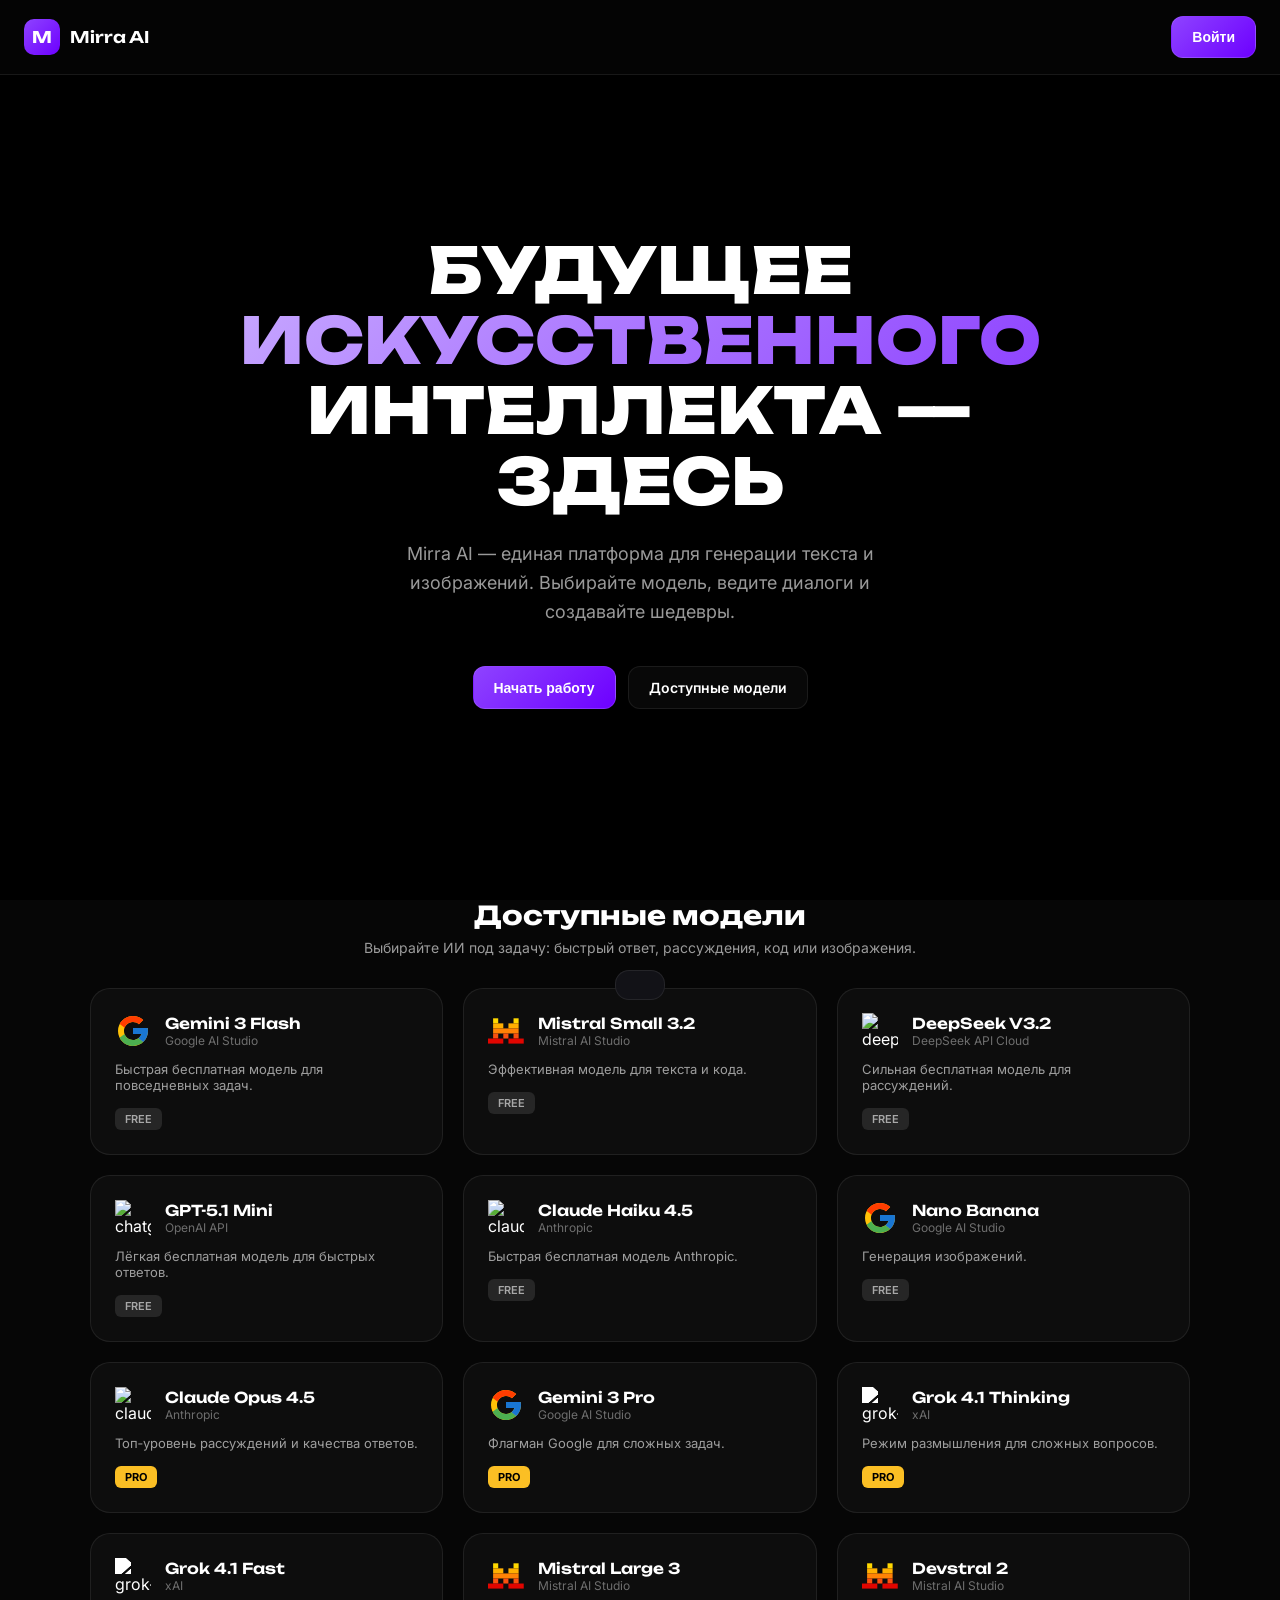
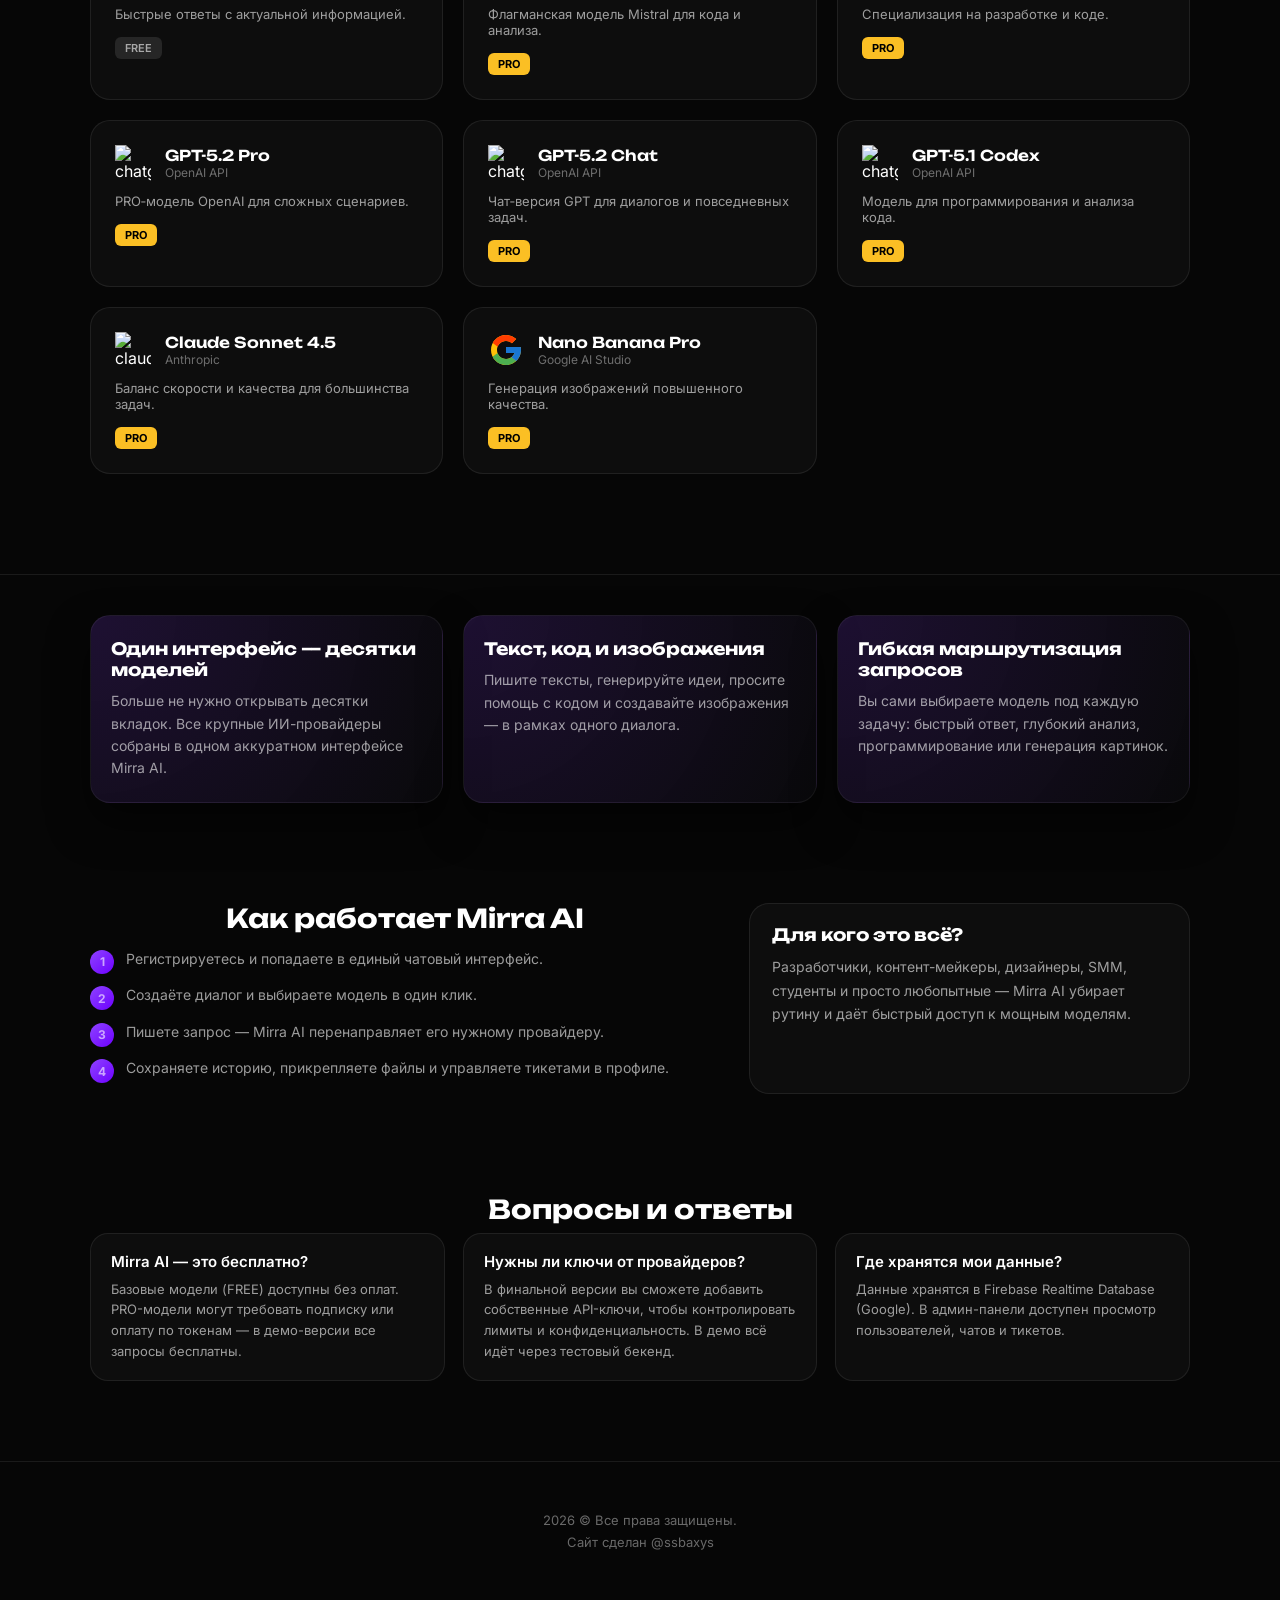
==== commit 80904b6a: "update major" ====
--- a/index.html
+++ b/index.html
@@ -1,6 +1,17 @@
 <!DOCTYPE html>
 <html lang="ru">
 <head>
+<script>
+  // Резервируем имена функций в глобальном пространстве
+  window.openModal = window.openModal || function(id) {
+    const el = document.getElementById(id);
+    if (el) el.classList.add('active');
+  };
+  window.closeModal = window.closeModal || function(id) {
+    const el = document.getElementById(id);
+    if (el) el.classList.remove('active');
+  };
+</script>
   <meta charset="UTF-8">
   <meta name="viewport" content="width=device-width, initial-scale=1.0">
   <title>Mirra AI — Платформа нового поколения</title>
--- a/styles.css
+++ b/styles.css
@@ -274,13 +274,39 @@
 }
 
 .landing-hero {
+  position: relative;
   min-height: 100vh;
   display: flex;
   flex-direction: column;
   align-items: center;
   justify-content: center;
   text-align: center;
-  padding: 120px 24px 80px;
+  padding: 140px 24px 96px;
+  overflow: hidden;
+  background: #000;
+}
+
+/* Убрали фиолетовые пульсации, оставили чистый чёрный фон */
+.landing-hero::before,
+.landing-hero::after {
+  content: "";
+  position: absolute;
+  inset: 0;
+  background: none;
+  animation: none;
+  opacity: 0;
+  pointer-events: none;
+  z-index: -1;
+}
+
+@keyframes purplePulse {
+  0% { transform: scale(1); opacity: 0.5; }
+  100% { transform: scale(1.15); opacity: 0.8; }
+}
+
+/* ограничиваем ширину контента, чтобы текст не "растекался" */
+.landing-hero > * {
+  max-width: 960px;
 }
 
 .hero-title {
@@ -1659,6 +1685,57 @@
   50%  { stroke: rgba(255,255,255,0.95); }
   100% { stroke: rgba(255,255,255,0.35); }
 }
+
+/* ===== USER TOOLBAR (icons near input) ===== */
+.user-tools-bar{
+  display:flex;
+  align-items:center;
+  gap:8px;
+  margin-bottom:8px;
+}
+.tool-btn{
+  width:34px; height:34px;
+  border-radius:10px;
+  border:1px solid var(--border);
+  background: rgba(255,255,255,0.04);
+  color:#fff;
+  display:flex;
+  align-items:center;
+  justify-content:center;
+  cursor:pointer;
+  transition:.2s;
+}
+.tool-btn svg{ width:18px; height:18px; display:block; }
+.tool-btn:hover{ border-color:rgba(255,255,255,0.2); background:rgba(255,255,255,0.08); }
+.tool-btn.active{ border-color:rgba(142,67,255,0.5); box-shadow:0 0 0 1px rgba(142,67,255,0.3); background:rgba(142,67,255,0.15); }
+
+/* God Mode music tool */
+.tool-ico.music{ width:22px; height:22px; }
+.tool-ico.music svg{ animation: toolSpin 1.8s linear infinite; }
+
+/* Audio player style in tool-card */
+.tool-audio{
+  width: 100%;
+  margin-top:8px;
+}
+
+/* Sort pills toolbar */
+.sort-toolbar{
+  display:flex;
+  gap:8px;
+  align-items:center;
+  margin:8px 0;
+}
+.sort-pill{
+  padding:8px 10px;
+  border-radius:10px;
+  border:1px solid var(--border);
+  background:rgba(255,255,255,0.04);
+  color:var(--text-secondary);
+  cursor:pointer;
+  transition:.2s;
+}
+.sort-pill.active{ color:#fff; border-color:rgba(142,67,255,0.4); background:rgba(142,67,255,0.12); }
 .preview-item {
   position: relative;
   display: inline-block;
@@ -1976,6 +2053,16 @@
   align-items:center;
   gap:10px;
 }
+.tool-col{
+  display:flex;
+  flex-direction:column;
+  gap:10px;
+}
+.tool-col-center{
+  align-items:center;
+  text-align:center;
+}
+
 .tool-ico{
   width:18px;
   height:18px;
@@ -1985,6 +2072,13 @@
   color: rgba(255,255,255,0.75);
   flex: 0 0 auto;
 }
+.tool-ico.photo{
+  width:20px;
+  height:20px;
+  color: rgba(255,255,255,0.92);
+}
+.tool-ico.photo svg{ width:100%; height:100%; display:block; }
+
 .tool-ico.spin{
   animation: toolSpin 1.2s ease-in-out infinite;
 }
@@ -2023,6 +2117,10 @@
   position: relative;
   overflow: hidden;
   transform: translateZ(0);
+  display: flex;
+  align-items: center;
+  justify-content: center;
+  isolation: isolate; /* важное: слои и mix-blend не перекрывают контент */
 
   /* статичный мягкий диагональный градиент */
   background: linear-gradient(135deg,
@@ -2038,6 +2136,62 @@
   margin-top: 0;
 }
 
+/* Контент внутри квадрата генерации (поверх всего) */
+.gen-image-placeholder .gen-overlay{
+  position: absolute;
+  inset: 0;
+  z-index: 2;
+  display: flex;
+  flex-direction: column;
+  align-items: center;
+  justify-content: center;
+  gap: 10px;
+  text-align: center;
+  pointer-events: none;
+  padding: 16px;
+}
+
+.gen-image-placeholder .gen-ico{
+  width: 56px;
+  height: 56px;
+  display: inline-flex;
+  align-items: center;
+  justify-content: center;
+  color: rgba(255,255,255,0.98);
+  filter: drop-shadow(0 10px 22px rgba(0,0,0,0.60));
+}
+.gen-image-placeholder .gen-ico svg{
+  width: 100%;
+  height: 100%;
+  display: block;
+}
+
+.gen-image-placeholder .gen-text{
+  font-weight: 900;
+  font-size: 14px;
+  line-height: 1.05;
+  letter-spacing: 0.02em;
+}
+
+/* Сделаем shimmer-текст внутри квадрата более "белым" */
+.gen-image-placeholder .tool-shimmer-text{
+  background: linear-gradient(135deg,
+    rgba(255,255,255,0.60) 0%,
+    rgba(255,255,255,0.82) 22%,
+    rgba(255,255,255,1) 48%,
+    rgba(255,255,255,0.78) 72%,
+    rgba(255,255,255,0.60) 100%
+  );
+  background-size: 520% 520%;
+  text-shadow: 0 10px 22px rgba(0,0,0,0.70);
+}
+
+/* Важно: точки "..." не должны становиться прозрачными из-за background-clip */
+.tool-shimmer-text .tool-dots{
+  -webkit-text-fill-color: rgba(255,255,255,0.95) !important;
+  color: rgba(255,255,255,0.95) !important;
+}
+
 /* лёгкая пульсация яркости/прозрачности без движения фона */
 @keyframes genPlaceholderPulse {
   0%   { opacity: 0.82; filter: brightness(0.95); }
@@ -2045,18 +2199,19 @@
   100% { opacity: 0.82; filter: brightness(0.95); }
 }
 
-/* дополнительное размытие поверх, чтобы любые тайлы превратились в гладкие пятна */
+/* дополнительное размытие поверх, но под оверлеем (чтобы не скрывало текст/иконку) */
 .gen-image-placeholder::after{
   content:"";
   position:absolute;
   inset:-6px;
+  z-index: 1;
   pointer-events:none;
   background:
     radial-gradient(circle at 18% 12%, rgba(255,255,255,0.045), transparent 55%),
     radial-gradient(circle at 82% 88%, rgba(255,255,255,0.035), transparent 60%);
   mix-blend-mode: overlay;
   opacity: 0.55;
-  filter: blur(10px);
+  filter: blur(12px);
 }
 
 /* изображение в модальном просмотре */
@@ -2077,7 +2232,6 @@
   font-weight: 800;
   letter-spacing: 0.02em;
   transform: translateZ(0);
-  /* поверх текста тоже добавим мягкое размытие фона, чтобы убрать ощущение квадрата */
 }
 .tool-shimmer-text::after{
   content: "";
@@ -2092,7 +2246,6 @@
   opacity: 0.7;
 }
 .tool-shimmer-text{
-  /* same softness as image shimmer */
   background: linear-gradient(135deg,
     rgba(255,255,255,0.30) 0%,
     rgba(255,255,255,0.42) 20%,
@@ -2106,6 +2259,11 @@
   background-clip: text;
   -webkit-text-fill-color: transparent;
 }
+
+/* JS-shimmer engine sets --shx/--shy on .shimmer-live */
+.tool-shimmer-text.shimmer-live{
+  background-position: var(--shx, 0px) var(--shy, 0px);
+}
 /* three dots animation for "Создание" */
 .tool-dots{ display:inline-block; width: 18px; text-align:left; }
 .tool-dots::after{ content: '.'; animation: toolDots 1.05s steps(4,end) infinite; }
@@ -2535,3 +2693,245 @@
 .terms-content p {
   margin-bottom: 12px;
 }
+
+/* ============ FOLDERS & SORTING ============ */
+.sidebar-sort {
+  display: flex;
+  gap: 6px;
+  padding: 8px 12px;
+  border-bottom: 1px solid var(--border);
+  background: rgba(255,255,255,0.02);
+}
+
+.sort-btn {
+  flex: 1;
+  padding: 8px;
+  background: rgba(255,255,255,0.03);
+  border: 1px solid var(--border);
+  border-radius: 8px;
+  font-size: 16px;
+  cursor: pointer;
+  transition: all 0.2s;
+  display: flex;
+  align-items: center;
+  justify-content: center;
+}
+
+.sort-btn:hover {
+  background: rgba(255,255,255,0.06);
+  transform: scale(1.05);
+}
+
+.sort-btn.active {
+  background: linear-gradient(135deg, var(--primary), var(--primary-dark));
+  border-color: rgba(255,255,255,0.2);
+  box-shadow: 0 4px 12px rgba(142, 67, 255, 0.3);
+}
+
+.folder-item {
+  border-bottom: 1px solid var(--border);
+  transition: background 0.2s;
+}
+
+.folder-item.drag-over {
+  background: rgba(142, 67, 255, 0.1);
+  border-color: var(--primary);
+}
+
+.folder-header {
+  display: flex;
+  align-items: center;
+  gap: 10px;
+  padding: 12px 14px;
+  cursor: pointer;
+  transition: background 0.2s;
+  user-select: none;
+}
+
+.folder-header:hover {
+  background: rgba(255,255,255,0.04);
+}
+
+.folder-icon {
+  font-size: 18px;
+  flex-shrink: 0;
+}
+
+.folder-name {
+  flex: 1;
+  font-weight: 600;
+  font-size: 14px;
+  white-space: nowrap;
+  overflow: hidden;
+  text-overflow: ellipsis;
+}
+
+.folder-count {
+  font-size: 11px;
+  background: rgba(255,255,255,0.1);
+  padding: 3px 8px;
+  border-radius: 12px;
+  color: var(--text-secondary);
+}
+
+.folder-edit {
+  width: 28px;
+  height: 28px;
+  border-radius: 6px;
+  background: transparent;
+  border: none;
+  color: var(--text-muted);
+  cursor: pointer;
+  display: flex;
+  align-items: center;
+  justify-content: center;
+  transition: all 0.2s;
+  font-size: 14px;
+}
+
+.folder-edit:hover {
+  background: rgba(255,255,255,0.08);
+  color: var(--text);
+}
+
+.folder-chats {
+  padding-left: 12px;
+  transition: max-height 0.3s ease;
+}
+
+.chat-item.drag-over {
+  background: rgba(142, 67, 255, 0.1);
+  border-left: 3px solid var(--primary);
+}
+
+/* ============ USER TOOLS BAR ============ */
+.user-tools-bar {
+  display: flex;
+  gap: 8px;
+  padding: 8px 12px;
+  border-bottom: 1px solid var(--border);
+  background: rgba(255,255,255,0.02);
+}
+
+.tool-btn {
+  width: 36px;
+  height: 36px;
+  border-radius: 8px;
+  background: rgba(255,255,255,0.03);
+  border: 1px solid var(--border);
+  cursor: pointer;
+  display: flex;
+  align-items: center;
+  justify-content: center;
+  transition: all 0.2s;
+  color: var(--text-muted);
+}
+
+.tool-btn:hover {
+  background: rgba(255,255,255,0.06);
+  color: var(--text);
+  transform: translateY(-2px);
+}
+
+.tool-btn.active {
+  background: linear-gradient(135deg, var(--primary), var(--primary-dark));
+  border-color: rgba(255,255,255,0.2);
+  color: #fff;
+  box-shadow: 0 4px 12px rgba(142, 67, 255, 0.4);
+}
+
+.tool-btn svg {
+  width: 18px;
+  height: 18px;
+}
+
+/* ============ MUSIC TOOL CARD ============ */
+.tool-card.tool-music {
+  background: linear-gradient(135deg, rgba(139, 92, 246, 0.1), rgba(79, 70, 229, 0.05));
+  border: 1px solid rgba(139, 92, 246, 0.2);
+}
+
+.tool-card.tool-music .tool-music-generating {
+  display: flex;
+  align-items: center;
+  gap: 12px;
+}
+
+.tool-music-icon {
+  font-size: 24px;
+  animation: spin 2s linear infinite;
+}
+
+@keyframes spin {
+  from { transform: rotate(0deg); }
+  to { transform: rotate(360deg); }
+}
+
+.tool-music-text {
+  background: linear-gradient(90deg, #a78bfa, #c084fc, #e879f9, #c084fc, #a78bfa);
+  background-size: 200% auto;
+  -webkit-background-clip: text;
+  -webkit-text-fill-color: transparent;
+  background-clip: text;
+  animation: shimmer 3s linear infinite;
+  font-weight: 600;
+}
+
+@keyframes shimmer {
+  to { background-position: 200% center; }
+}
+
+.tool-music-player {
+  display: flex;
+  flex-direction: column;
+  gap: 10px;
+  width: 100%;
+}
+
+.tool-music-controls {
+  display: flex;
+  gap: 8px;
+  align-items: center;
+}
+
+.tool-music-btn {
+  width: 32px;
+  height: 32px;
+  border-radius: 50%;
+  background: rgba(139, 92, 246, 0.2);
+  border: 1px solid rgba(139, 92, 246, 0.4);
+  cursor: pointer;
+  display: flex;
+  align-items: center;
+  justify-content: center;
+  transition: all 0.2s;
+  color: #a78bfa;
+}
+
+.tool-music-btn:hover {
+  background: rgba(139, 92, 246, 0.3);
+  transform: scale(1.1);
+}
+
+.tool-music-progress {
+  flex: 1;
+  height: 4px;
+  background: rgba(255,255,255,0.1);
+  border-radius: 2px;
+  overflow: hidden;
+  position: relative;
+}
+
+.tool-music-progress-bar {
+  height: 100%;
+  background: linear-gradient(90deg, #a78bfa, #c084fc);
+  border-radius: 2px;
+  transition: width 0.1s linear;
+}
+
+.tool-music-time {
+  font-size: 11px;
+  color: var(--text-muted);
+  min-width: 80px;
+  text-align: right;
+}
--- a/styles.css
+++ b/styles.css
@@ -274,13 +274,39 @@
 }
 
 .landing-hero {
+  position: relative;
   min-height: 100vh;
   display: flex;
   flex-direction: column;
   align-items: center;
   justify-content: center;
   text-align: center;
-  padding: 120px 24px 80px;
+  padding: 140px 24px 96px;
+  overflow: hidden;
+  background: #000;
+}
+
+/* Убрали фиолетовые пульсации, оставили чистый чёрный фон */
+.landing-hero::before,
+.landing-hero::after {
+  content: "";
+  position: absolute;
+  inset: 0;
+  background: none;
+  animation: none;
+  opacity: 0;
+  pointer-events: none;
+  z-index: -1;
+}
+
+@keyframes purplePulse {
+  0% { transform: scale(1); opacity: 0.5; }
+  100% { transform: scale(1.15); opacity: 0.8; }
+}
+
+/* ограничиваем ширину контента, чтобы текст не "растекался" */
+.landing-hero > * {
+  max-width: 960px;
 }
 
 .hero-title {
@@ -1659,6 +1685,57 @@
   50%  { stroke: rgba(255,255,255,0.95); }
   100% { stroke: rgba(255,255,255,0.35); }
 }
+
+/* ===== USER TOOLBAR (icons near input) ===== */
+.user-tools-bar{
+  display:flex;
+  align-items:center;
+  gap:8px;
+  margin-bottom:8px;
+}
+.tool-btn{
+  width:34px; height:34px;
+  border-radius:10px;
+  border:1px solid var(--border);
+  background: rgba(255,255,255,0.04);
+  color:#fff;
+  display:flex;
+  align-items:center;
+  justify-content:center;
+  cursor:pointer;
+  transition:.2s;
+}
+.tool-btn svg{ width:18px; height:18px; display:block; }
+.tool-btn:hover{ border-color:rgba(255,255,255,0.2); background:rgba(255,255,255,0.08); }
+.tool-btn.active{ border-color:rgba(142,67,255,0.5); box-shadow:0 0 0 1px rgba(142,67,255,0.3); background:rgba(142,67,255,0.15); }
+
+/* God Mode music tool */
+.tool-ico.music{ width:22px; height:22px; }
+.tool-ico.music svg{ animation: toolSpin 1.8s linear infinite; }
+
+/* Audio player style in tool-card */
+.tool-audio{
+  width: 100%;
+  margin-top:8px;
+}
+
+/* Sort pills toolbar */
+.sort-toolbar{
+  display:flex;
+  gap:8px;
+  align-items:center;
+  margin:8px 0;
+}
+.sort-pill{
+  padding:8px 10px;
+  border-radius:10px;
+  border:1px solid var(--border);
+  background:rgba(255,255,255,0.04);
+  color:var(--text-secondary);
+  cursor:pointer;
+  transition:.2s;
+}
+.sort-pill.active{ color:#fff; border-color:rgba(142,67,255,0.4); background:rgba(142,67,255,0.12); }
 .preview-item {
   position: relative;
   display: inline-block;
@@ -1976,6 +2053,16 @@
   align-items:center;
   gap:10px;
 }
+.tool-col{
+  display:flex;
+  flex-direction:column;
+  gap:10px;
+}
+.tool-col-center{
+  align-items:center;
+  text-align:center;
+}
+
 .tool-ico{
   width:18px;
   height:18px;
@@ -1985,6 +2072,13 @@
   color: rgba(255,255,255,0.75);
   flex: 0 0 auto;
 }
+.tool-ico.photo{
+  width:20px;
+  height:20px;
+  color: rgba(255,255,255,0.92);
+}
+.tool-ico.photo svg{ width:100%; height:100%; display:block; }
+
 .tool-ico.spin{
   animation: toolSpin 1.2s ease-in-out infinite;
 }
@@ -2023,6 +2117,10 @@
   position: relative;
   overflow: hidden;
   transform: translateZ(0);
+  display: flex;
+  align-items: center;
+  justify-content: center;
+  isolation: isolate; /* важное: слои и mix-blend не перекрывают контент */
 
   /* статичный мягкий диагональный градиент */
   background: linear-gradient(135deg,
@@ -2038,6 +2136,62 @@
   margin-top: 0;
 }
 
+/* Контент внутри квадрата генерации (поверх всего) */
+.gen-image-placeholder .gen-overlay{
+  position: absolute;
+  inset: 0;
+  z-index: 2;
+  display: flex;
+  flex-direction: column;
+  align-items: center;
+  justify-content: center;
+  gap: 10px;
+  text-align: center;
+  pointer-events: none;
+  padding: 16px;
+}
+
+.gen-image-placeholder .gen-ico{
+  width: 56px;
+  height: 56px;
+  display: inline-flex;
+  align-items: center;
+  justify-content: center;
+  color: rgba(255,255,255,0.98);
+  filter: drop-shadow(0 10px 22px rgba(0,0,0,0.60));
+}
+.gen-image-placeholder .gen-ico svg{
+  width: 100%;
+  height: 100%;
+  display: block;
+}
+
+.gen-image-placeholder .gen-text{
+  font-weight: 900;
+  font-size: 14px;
+  line-height: 1.05;
+  letter-spacing: 0.02em;
+}
+
+/* Сделаем shimmer-текст внутри квадрата более "белым" */
+.gen-image-placeholder .tool-shimmer-text{
+  background: linear-gradient(135deg,
+    rgba(255,255,255,0.60) 0%,
+    rgba(255,255,255,0.82) 22%,
+    rgba(255,255,255,1) 48%,
+    rgba(255,255,255,0.78) 72%,
+    rgba(255,255,255,0.60) 100%
+  );
+  background-size: 520% 520%;
+  text-shadow: 0 10px 22px rgba(0,0,0,0.70);
+}
+
+/* Важно: точки "..." не должны становиться прозрачными из-за background-clip */
+.tool-shimmer-text .tool-dots{
+  -webkit-text-fill-color: rgba(255,255,255,0.95) !important;
+  color: rgba(255,255,255,0.95) !important;
+}
+
 /* лёгкая пульсация яркости/прозрачности без движения фона */
 @keyframes genPlaceholderPulse {
   0%   { opacity: 0.82; filter: brightness(0.95); }
@@ -2045,18 +2199,19 @@
   100% { opacity: 0.82; filter: brightness(0.95); }
 }
 
-/* дополнительное размытие поверх, чтобы любые тайлы превратились в гладкие пятна */
+/* дополнительное размытие поверх, но под оверлеем (чтобы не скрывало текст/иконку) */
 .gen-image-placeholder::after{
   content:"";
   position:absolute;
   inset:-6px;
+  z-index: 1;
   pointer-events:none;
   background:
     radial-gradient(circle at 18% 12%, rgba(255,255,255,0.045), transparent 55%),
     radial-gradient(circle at 82% 88%, rgba(255,255,255,0.035), transparent 60%);
   mix-blend-mode: overlay;
   opacity: 0.55;
-  filter: blur(10px);
+  filter: blur(12px);
 }
 
 /* изображение в модальном просмотре */
@@ -2077,7 +2232,6 @@
   font-weight: 800;
   letter-spacing: 0.02em;
   transform: translateZ(0);
-  /* поверх текста тоже добавим мягкое размытие фона, чтобы убрать ощущение квадрата */
 }
 .tool-shimmer-text::after{
   content: "";
@@ -2092,7 +2246,6 @@
   opacity: 0.7;
 }
 .tool-shimmer-text{
-  /* same softness as image shimmer */
   background: linear-gradient(135deg,
     rgba(255,255,255,0.30) 0%,
     rgba(255,255,255,0.42) 20%,
@@ -2106,6 +2259,11 @@
   background-clip: text;
   -webkit-text-fill-color: transparent;
 }
+
+/* JS-shimmer engine sets --shx/--shy on .shimmer-live */
+.tool-shimmer-text.shimmer-live{
+  background-position: var(--shx, 0px) var(--shy, 0px);
+}
 /* three dots animation for "Создание" */
 .tool-dots{ display:inline-block; width: 18px; text-align:left; }
 .tool-dots::after{ content: '.'; animation: toolDots 1.05s steps(4,end) infinite; }
@@ -2535,3 +2693,245 @@
 .terms-content p {
   margin-bottom: 12px;
 }
+
+/* ============ FOLDERS & SORTING ============ */
+.sidebar-sort {
+  display: flex;
+  gap: 6px;
+  padding: 8px 12px;
+  border-bottom: 1px solid var(--border);
+  background: rgba(255,255,255,0.02);
+}
+
+.sort-btn {
+  flex: 1;
+  padding: 8px;
+  background: rgba(255,255,255,0.03);
+  border: 1px solid var(--border);
+  border-radius: 8px;
+  font-size: 16px;
+  cursor: pointer;
+  transition: all 0.2s;
+  display: flex;
+  align-items: center;
+  justify-content: center;
+}
+
+.sort-btn:hover {
+  background: rgba(255,255,255,0.06);
+  transform: scale(1.05);
+}
+
+.sort-btn.active {
+  background: linear-gradient(135deg, var(--primary), var(--primary-dark));
+  border-color: rgba(255,255,255,0.2);
+  box-shadow: 0 4px 12px rgba(142, 67, 255, 0.3);
+}
+
+.folder-item {
+  border-bottom: 1px solid var(--border);
+  transition: background 0.2s;
+}
+
+.folder-item.drag-over {
+  background: rgba(142, 67, 255, 0.1);
+  border-color: var(--primary);
+}
+
+.folder-header {
+  display: flex;
+  align-items: center;
+  gap: 10px;
+  padding: 12px 14px;
+  cursor: pointer;
+  transition: background 0.2s;
+  user-select: none;
+}
+
+.folder-header:hover {
+  background: rgba(255,255,255,0.04);
+}
+
+.folder-icon {
+  font-size: 18px;
+  flex-shrink: 0;
+}
+
+.folder-name {
+  flex: 1;
+  font-weight: 600;
+  font-size: 14px;
+  white-space: nowrap;
+  overflow: hidden;
+  text-overflow: ellipsis;
+}
+
+.folder-count {
+  font-size: 11px;
+  background: rgba(255,255,255,0.1);
+  padding: 3px 8px;
+  border-radius: 12px;
+  color: var(--text-secondary);
+}
+
+.folder-edit {
+  width: 28px;
+  height: 28px;
+  border-radius: 6px;
+  background: transparent;
+  border: none;
+  color: var(--text-muted);
+  cursor: pointer;
+  display: flex;
+  align-items: center;
+  justify-content: center;
+  transition: all 0.2s;
+  font-size: 14px;
+}
+
+.folder-edit:hover {
+  background: rgba(255,255,255,0.08);
+  color: var(--text);
+}
+
+.folder-chats {
+  padding-left: 12px;
+  transition: max-height 0.3s ease;
+}
+
+.chat-item.drag-over {
+  background: rgba(142, 67, 255, 0.1);
+  border-left: 3px solid var(--primary);
+}
+
+/* ============ USER TOOLS BAR ============ */
+.user-tools-bar {
+  display: flex;
+  gap: 8px;
+  padding: 8px 12px;
+  border-bottom: 1px solid var(--border);
+  background: rgba(255,255,255,0.02);
+}
+
+.tool-btn {
+  width: 36px;
+  height: 36px;
+  border-radius: 8px;
+  background: rgba(255,255,255,0.03);
+  border: 1px solid var(--border);
+  cursor: pointer;
+  display: flex;
+  align-items: center;
+  justify-content: center;
+  transition: all 0.2s;
+  color: var(--text-muted);
+}
+
+.tool-btn:hover {
+  background: rgba(255,255,255,0.06);
+  color: var(--text);
+  transform: translateY(-2px);
+}
+
+.tool-btn.active {
+  background: linear-gradient(135deg, var(--primary), var(--primary-dark));
+  border-color: rgba(255,255,255,0.2);
+  color: #fff;
+  box-shadow: 0 4px 12px rgba(142, 67, 255, 0.4);
+}
+
+.tool-btn svg {
+  width: 18px;
+  height: 18px;
+}
+
+/* ============ MUSIC TOOL CARD ============ */
+.tool-card.tool-music {
+  background: linear-gradient(135deg, rgba(139, 92, 246, 0.1), rgba(79, 70, 229, 0.05));
+  border: 1px solid rgba(139, 92, 246, 0.2);
+}
+
+.tool-card.tool-music .tool-music-generating {
+  display: flex;
+  align-items: center;
+  gap: 12px;
+}
+
+.tool-music-icon {
+  font-size: 24px;
+  animation: spin 2s linear infinite;
+}
+
+@keyframes spin {
+  from { transform: rotate(0deg); }
+  to { transform: rotate(360deg); }
+}
+
+.tool-music-text {
+  background: linear-gradient(90deg, #a78bfa, #c084fc, #e879f9, #c084fc, #a78bfa);
+  background-size: 200% auto;
+  -webkit-background-clip: text;
+  -webkit-text-fill-color: transparent;
+  background-clip: text;
+  animation: shimmer 3s linear infinite;
+  font-weight: 600;
+}
+
+@keyframes shimmer {
+  to { background-position: 200% center; }
+}
+
+.tool-music-player {
+  display: flex;
+  flex-direction: column;
+  gap: 10px;
+  width: 100%;
+}
+
+.tool-music-controls {
+  display: flex;
+  gap: 8px;
+  align-items: center;
+}
+
+.tool-music-btn {
+  width: 32px;
+  height: 32px;
+  border-radius: 50%;
+  background: rgba(139, 92, 246, 0.2);
+  border: 1px solid rgba(139, 92, 246, 0.4);
+  cursor: pointer;
+  display: flex;
+  align-items: center;
+  justify-content: center;
+  transition: all 0.2s;
+  color: #a78bfa;
+}
+
+.tool-music-btn:hover {
+  background: rgba(139, 92, 246, 0.3);
+  transform: scale(1.1);
+}
+
+.tool-music-progress {
+  flex: 1;
+  height: 4px;
+  background: rgba(255,255,255,0.1);
+  border-radius: 2px;
+  overflow: hidden;
+  position: relative;
+}
+
+.tool-music-progress-bar {
+  height: 100%;
+  background: linear-gradient(90deg, #a78bfa, #c084fc);
+  border-radius: 2px;
+  transition: width 0.1s linear;
+}
+
+.tool-music-time {
+  font-size: 11px;
+  color: var(--text-muted);
+  min-width: 80px;
+  text-align: right;
+}
--- a/styles.css
+++ b/styles.css
@@ -274,13 +274,39 @@
 }
 
 .landing-hero {
+  position: relative;
   min-height: 100vh;
   display: flex;
   flex-direction: column;
   align-items: center;
   justify-content: center;
   text-align: center;
-  padding: 120px 24px 80px;
+  padding: 140px 24px 96px;
+  overflow: hidden;
+  background: #000;
+}
+
+/* Убрали фиолетовые пульсации, оставили чистый чёрный фон */
+.landing-hero::before,
+.landing-hero::after {
+  content: "";
+  position: absolute;
+  inset: 0;
+  background: none;
+  animation: none;
+  opacity: 0;
+  pointer-events: none;
+  z-index: -1;
+}
+
+@keyframes purplePulse {
+  0% { transform: scale(1); opacity: 0.5; }
+  100% { transform: scale(1.15); opacity: 0.8; }
+}
+
+/* ограничиваем ширину контента, чтобы текст не "растекался" */
+.landing-hero > * {
+  max-width: 960px;
 }
 
 .hero-title {
@@ -1659,6 +1685,57 @@
   50%  { stroke: rgba(255,255,255,0.95); }
   100% { stroke: rgba(255,255,255,0.35); }
 }
+
+/* ===== USER TOOLBAR (icons near input) ===== */
+.user-tools-bar{
+  display:flex;
+  align-items:center;
+  gap:8px;
+  margin-bottom:8px;
+}
+.tool-btn{
+  width:34px; height:34px;
+  border-radius:10px;
+  border:1px solid var(--border);
+  background: rgba(255,255,255,0.04);
+  color:#fff;
+  display:flex;
+  align-items:center;
+  justify-content:center;
+  cursor:pointer;
+  transition:.2s;
+}
+.tool-btn svg{ width:18px; height:18px; display:block; }
+.tool-btn:hover{ border-color:rgba(255,255,255,0.2); background:rgba(255,255,255,0.08); }
+.tool-btn.active{ border-color:rgba(142,67,255,0.5); box-shadow:0 0 0 1px rgba(142,67,255,0.3); background:rgba(142,67,255,0.15); }
+
+/* God Mode music tool */
+.tool-ico.music{ width:22px; height:22px; }
+.tool-ico.music svg{ animation: toolSpin 1.8s linear infinite; }
+
+/* Audio player style in tool-card */
+.tool-audio{
+  width: 100%;
+  margin-top:8px;
+}
+
+/* Sort pills toolbar */
+.sort-toolbar{
+  display:flex;
+  gap:8px;
+  align-items:center;
+  margin:8px 0;
+}
+.sort-pill{
+  padding:8px 10px;
+  border-radius:10px;
+  border:1px solid var(--border);
+  background:rgba(255,255,255,0.04);
+  color:var(--text-secondary);
+  cursor:pointer;
+  transition:.2s;
+}
+.sort-pill.active{ color:#fff; border-color:rgba(142,67,255,0.4); background:rgba(142,67,255,0.12); }
 .preview-item {
   position: relative;
   display: inline-block;
@@ -1976,6 +2053,16 @@
   align-items:center;
   gap:10px;
 }
+.tool-col{
+  display:flex;
+  flex-direction:column;
+  gap:10px;
+}
+.tool-col-center{
+  align-items:center;
+  text-align:center;
+}
+
 .tool-ico{
   width:18px;
   height:18px;
@@ -1985,6 +2072,13 @@
   color: rgba(255,255,255,0.75);
   flex: 0 0 auto;
 }
+.tool-ico.photo{
+  width:20px;
+  height:20px;
+  color: rgba(255,255,255,0.92);
+}
+.tool-ico.photo svg{ width:100%; height:100%; display:block; }
+
 .tool-ico.spin{
   animation: toolSpin 1.2s ease-in-out infinite;
 }
@@ -2023,6 +2117,10 @@
   position: relative;
   overflow: hidden;
   transform: translateZ(0);
+  display: flex;
+  align-items: center;
+  justify-content: center;
+  isolation: isolate; /* важное: слои и mix-blend не перекрывают контент */
 
   /* статичный мягкий диагональный градиент */
   background: linear-gradient(135deg,
@@ -2038,6 +2136,62 @@
   margin-top: 0;
 }
 
+/* Контент внутри квадрата генерации (поверх всего) */
+.gen-image-placeholder .gen-overlay{
+  position: absolute;
+  inset: 0;
+  z-index: 2;
+  display: flex;
+  flex-direction: column;
+  align-items: center;
+  justify-content: center;
+  gap: 10px;
+  text-align: center;
+  pointer-events: none;
+  padding: 16px;
+}
+
+.gen-image-placeholder .gen-ico{
+  width: 56px;
+  height: 56px;
+  display: inline-flex;
+  align-items: center;
+  justify-content: center;
+  color: rgba(255,255,255,0.98);
+  filter: drop-shadow(0 10px 22px rgba(0,0,0,0.60));
+}
+.gen-image-placeholder .gen-ico svg{
+  width: 100%;
+  height: 100%;
+  display: block;
+}
+
+.gen-image-placeholder .gen-text{
+  font-weight: 900;
+  font-size: 14px;
+  line-height: 1.05;
+  letter-spacing: 0.02em;
+}
+
+/* Сделаем shimmer-текст внутри квадрата более "белым" */
+.gen-image-placeholder .tool-shimmer-text{
+  background: linear-gradient(135deg,
+    rgba(255,255,255,0.60) 0%,
+    rgba(255,255,255,0.82) 22%,
+    rgba(255,255,255,1) 48%,
+    rgba(255,255,255,0.78) 72%,
+    rgba(255,255,255,0.60) 100%
+  );
+  background-size: 520% 520%;
+  text-shadow: 0 10px 22px rgba(0,0,0,0.70);
+}
+
+/* Важно: точки "..." не должны становиться прозрачными из-за background-clip */
+.tool-shimmer-text .tool-dots{
+  -webkit-text-fill-color: rgba(255,255,255,0.95) !important;
+  color: rgba(255,255,255,0.95) !important;
+}
+
 /* лёгкая пульсация яркости/прозрачности без движения фона */
 @keyframes genPlaceholderPulse {
   0%   { opacity: 0.82; filter: brightness(0.95); }
@@ -2045,18 +2199,19 @@
   100% { opacity: 0.82; filter: brightness(0.95); }
 }
 
-/* дополнительное размытие поверх, чтобы любые тайлы превратились в гладкие пятна */
+/* дополнительное размытие поверх, но под оверлеем (чтобы не скрывало текст/иконку) */
 .gen-image-placeholder::after{
   content:"";
   position:absolute;
   inset:-6px;
+  z-index: 1;
   pointer-events:none;
   background:
     radial-gradient(circle at 18% 12%, rgba(255,255,255,0.045), transparent 55%),
     radial-gradient(circle at 82% 88%, rgba(255,255,255,0.035), transparent 60%);
   mix-blend-mode: overlay;
   opacity: 0.55;
-  filter: blur(10px);
+  filter: blur(12px);
 }
 
 /* изображение в модальном просмотре */
@@ -2077,7 +2232,6 @@
   font-weight: 800;
   letter-spacing: 0.02em;
   transform: translateZ(0);
-  /* поверх текста тоже добавим мягкое размытие фона, чтобы убрать ощущение квадрата */
 }
 .tool-shimmer-text::after{
   content: "";
@@ -2092,7 +2246,6 @@
   opacity: 0.7;
 }
 .tool-shimmer-text{
-  /* same softness as image shimmer */
   background: linear-gradient(135deg,
     rgba(255,255,255,0.30) 0%,
     rgba(255,255,255,0.42) 20%,
@@ -2106,6 +2259,11 @@
   background-clip: text;
   -webkit-text-fill-color: transparent;
 }
+
+/* JS-shimmer engine sets --shx/--shy on .shimmer-live */
+.tool-shimmer-text.shimmer-live{
+  background-position: var(--shx, 0px) var(--shy, 0px);
+}
 /* three dots animation for "Создание" */
 .tool-dots{ display:inline-block; width: 18px; text-align:left; }
 .tool-dots::after{ content: '.'; animation: toolDots 1.05s steps(4,end) infinite; }
@@ -2535,3 +2693,245 @@
 .terms-content p {
   margin-bottom: 12px;
 }
+
+/* ============ FOLDERS & SORTING ============ */
+.sidebar-sort {
+  display: flex;
+  gap: 6px;
+  padding: 8px 12px;
+  border-bottom: 1px solid var(--border);
+  background: rgba(255,255,255,0.02);
+}
+
+.sort-btn {
+  flex: 1;
+  padding: 8px;
+  background: rgba(255,255,255,0.03);
+  border: 1px solid var(--border);
+  border-radius: 8px;
+  font-size: 16px;
+  cursor: pointer;
+  transition: all 0.2s;
+  display: flex;
+  align-items: center;
+  justify-content: center;
+}
+
+.sort-btn:hover {
+  background: rgba(255,255,255,0.06);
+  transform: scale(1.05);
+}
+
+.sort-btn.active {
+  background: linear-gradient(135deg, var(--primary), var(--primary-dark));
+  border-color: rgba(255,255,255,0.2);
+  box-shadow: 0 4px 12px rgba(142, 67, 255, 0.3);
+}
+
+.folder-item {
+  border-bottom: 1px solid var(--border);
+  transition: background 0.2s;
+}
+
+.folder-item.drag-over {
+  background: rgba(142, 67, 255, 0.1);
+  border-color: var(--primary);
+}
+
+.folder-header {
+  display: flex;
+  align-items: center;
+  gap: 10px;
+  padding: 12px 14px;
+  cursor: pointer;
+  transition: background 0.2s;
+  user-select: none;
+}
+
+.folder-header:hover {
+  background: rgba(255,255,255,0.04);
+}
+
+.folder-icon {
+  font-size: 18px;
+  flex-shrink: 0;
+}
+
+.folder-name {
+  flex: 1;
+  font-weight: 600;
+  font-size: 14px;
+  white-space: nowrap;
+  overflow: hidden;
+  text-overflow: ellipsis;
+}
+
+.folder-count {
+  font-size: 11px;
+  background: rgba(255,255,255,0.1);
+  padding: 3px 8px;
+  border-radius: 12px;
+  color: var(--text-secondary);
+}
+
+.folder-edit {
+  width: 28px;
+  height: 28px;
+  border-radius: 6px;
+  background: transparent;
+  border: none;
+  color: var(--text-muted);
+  cursor: pointer;
+  display: flex;
+  align-items: center;
+  justify-content: center;
+  transition: all 0.2s;
+  font-size: 14px;
+}
+
+.folder-edit:hover {
+  background: rgba(255,255,255,0.08);
+  color: var(--text);
+}
+
+.folder-chats {
+  padding-left: 12px;
+  transition: max-height 0.3s ease;
+}
+
+.chat-item.drag-over {
+  background: rgba(142, 67, 255, 0.1);
+  border-left: 3px solid var(--primary);
+}
+
+/* ============ USER TOOLS BAR ============ */
+.user-tools-bar {
+  display: flex;
+  gap: 8px;
+  padding: 8px 12px;
+  border-bottom: 1px solid var(--border);
+  background: rgba(255,255,255,0.02);
+}
+
+.tool-btn {
+  width: 36px;
+  height: 36px;
+  border-radius: 8px;
+  background: rgba(255,255,255,0.03);
+  border: 1px solid var(--border);
+  cursor: pointer;
+  display: flex;
+  align-items: center;
+  justify-content: center;
+  transition: all 0.2s;
+  color: var(--text-muted);
+}
+
+.tool-btn:hover {
+  background: rgba(255,255,255,0.06);
+  color: var(--text);
+  transform: translateY(-2px);
+}
+
+.tool-btn.active {
+  background: linear-gradient(135deg, var(--primary), var(--primary-dark));
+  border-color: rgba(255,255,255,0.2);
+  color: #fff;
+  box-shadow: 0 4px 12px rgba(142, 67, 255, 0.4);
+}
+
+.tool-btn svg {
+  width: 18px;
+  height: 18px;
+}
+
+/* ============ MUSIC TOOL CARD ============ */
+.tool-card.tool-music {
+  background: linear-gradient(135deg, rgba(139, 92, 246, 0.1), rgba(79, 70, 229, 0.05));
+  border: 1px solid rgba(139, 92, 246, 0.2);
+}
+
+.tool-card.tool-music .tool-music-generating {
+  display: flex;
+  align-items: center;
+  gap: 12px;
+}
+
+.tool-music-icon {
+  font-size: 24px;
+  animation: spin 2s linear infinite;
+}
+
+@keyframes spin {
+  from { transform: rotate(0deg); }
+  to { transform: rotate(360deg); }
+}
+
+.tool-music-text {
+  background: linear-gradient(90deg, #a78bfa, #c084fc, #e879f9, #c084fc, #a78bfa);
+  background-size: 200% auto;
+  -webkit-background-clip: text;
+  -webkit-text-fill-color: transparent;
+  background-clip: text;
+  animation: shimmer 3s linear infinite;
+  font-weight: 600;
+}
+
+@keyframes shimmer {
+  to { background-position: 200% center; }
+}
+
+.tool-music-player {
+  display: flex;
+  flex-direction: column;
+  gap: 10px;
+  width: 100%;
+}
+
+.tool-music-controls {
+  display: flex;
+  gap: 8px;
+  align-items: center;
+}
+
+.tool-music-btn {
+  width: 32px;
+  height: 32px;
+  border-radius: 50%;
+  background: rgba(139, 92, 246, 0.2);
+  border: 1px solid rgba(139, 92, 246, 0.4);
+  cursor: pointer;
+  display: flex;
+  align-items: center;
+  justify-content: center;
+  transition: all 0.2s;
+  color: #a78bfa;
+}
+
+.tool-music-btn:hover {
+  background: rgba(139, 92, 246, 0.3);
+  transform: scale(1.1);
+}
+
+.tool-music-progress {
+  flex: 1;
+  height: 4px;
+  background: rgba(255,255,255,0.1);
+  border-radius: 2px;
+  overflow: hidden;
+  position: relative;
+}
+
+.tool-music-progress-bar {
+  height: 100%;
+  background: linear-gradient(90deg, #a78bfa, #c084fc);
+  border-radius: 2px;
+  transition: width 0.1s linear;
+}
+
+.tool-music-time {
+  font-size: 11px;
+  color: var(--text-muted);
+  min-width: 80px;
+  text-align: right;
+}
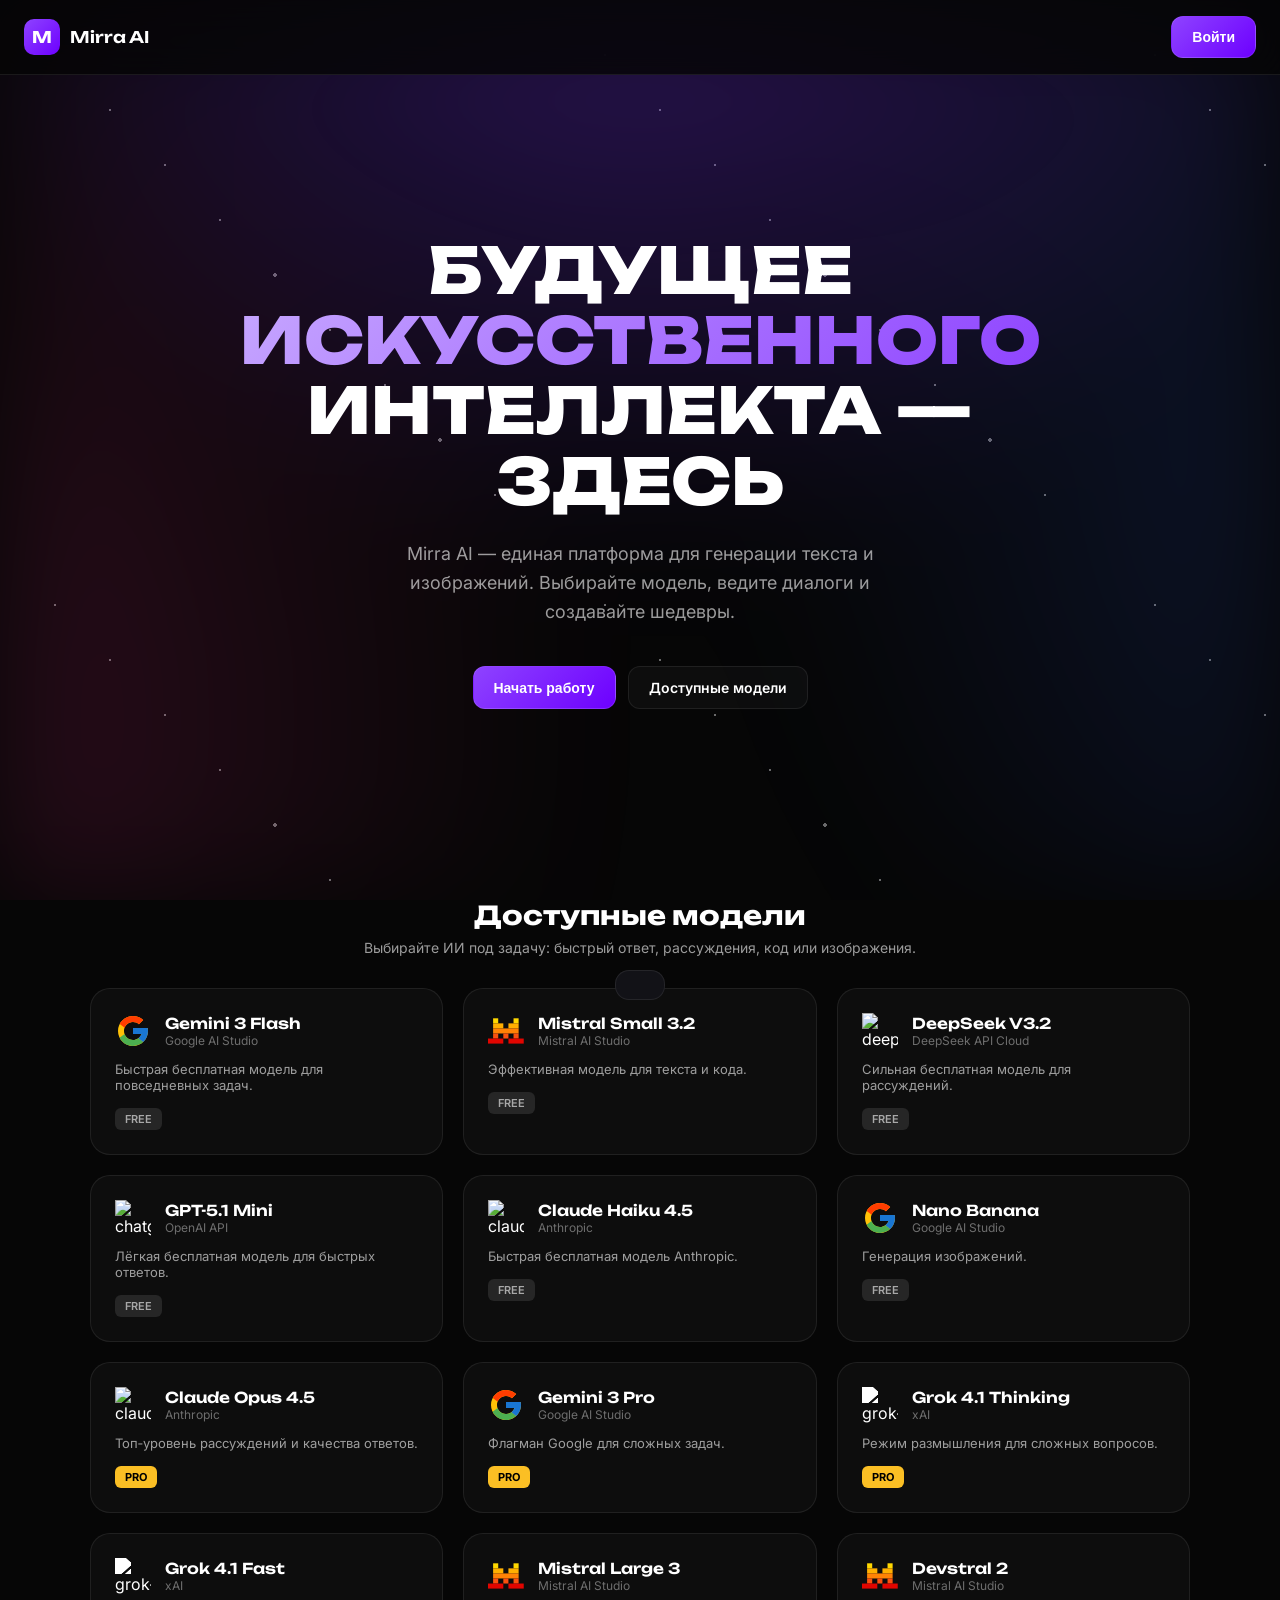
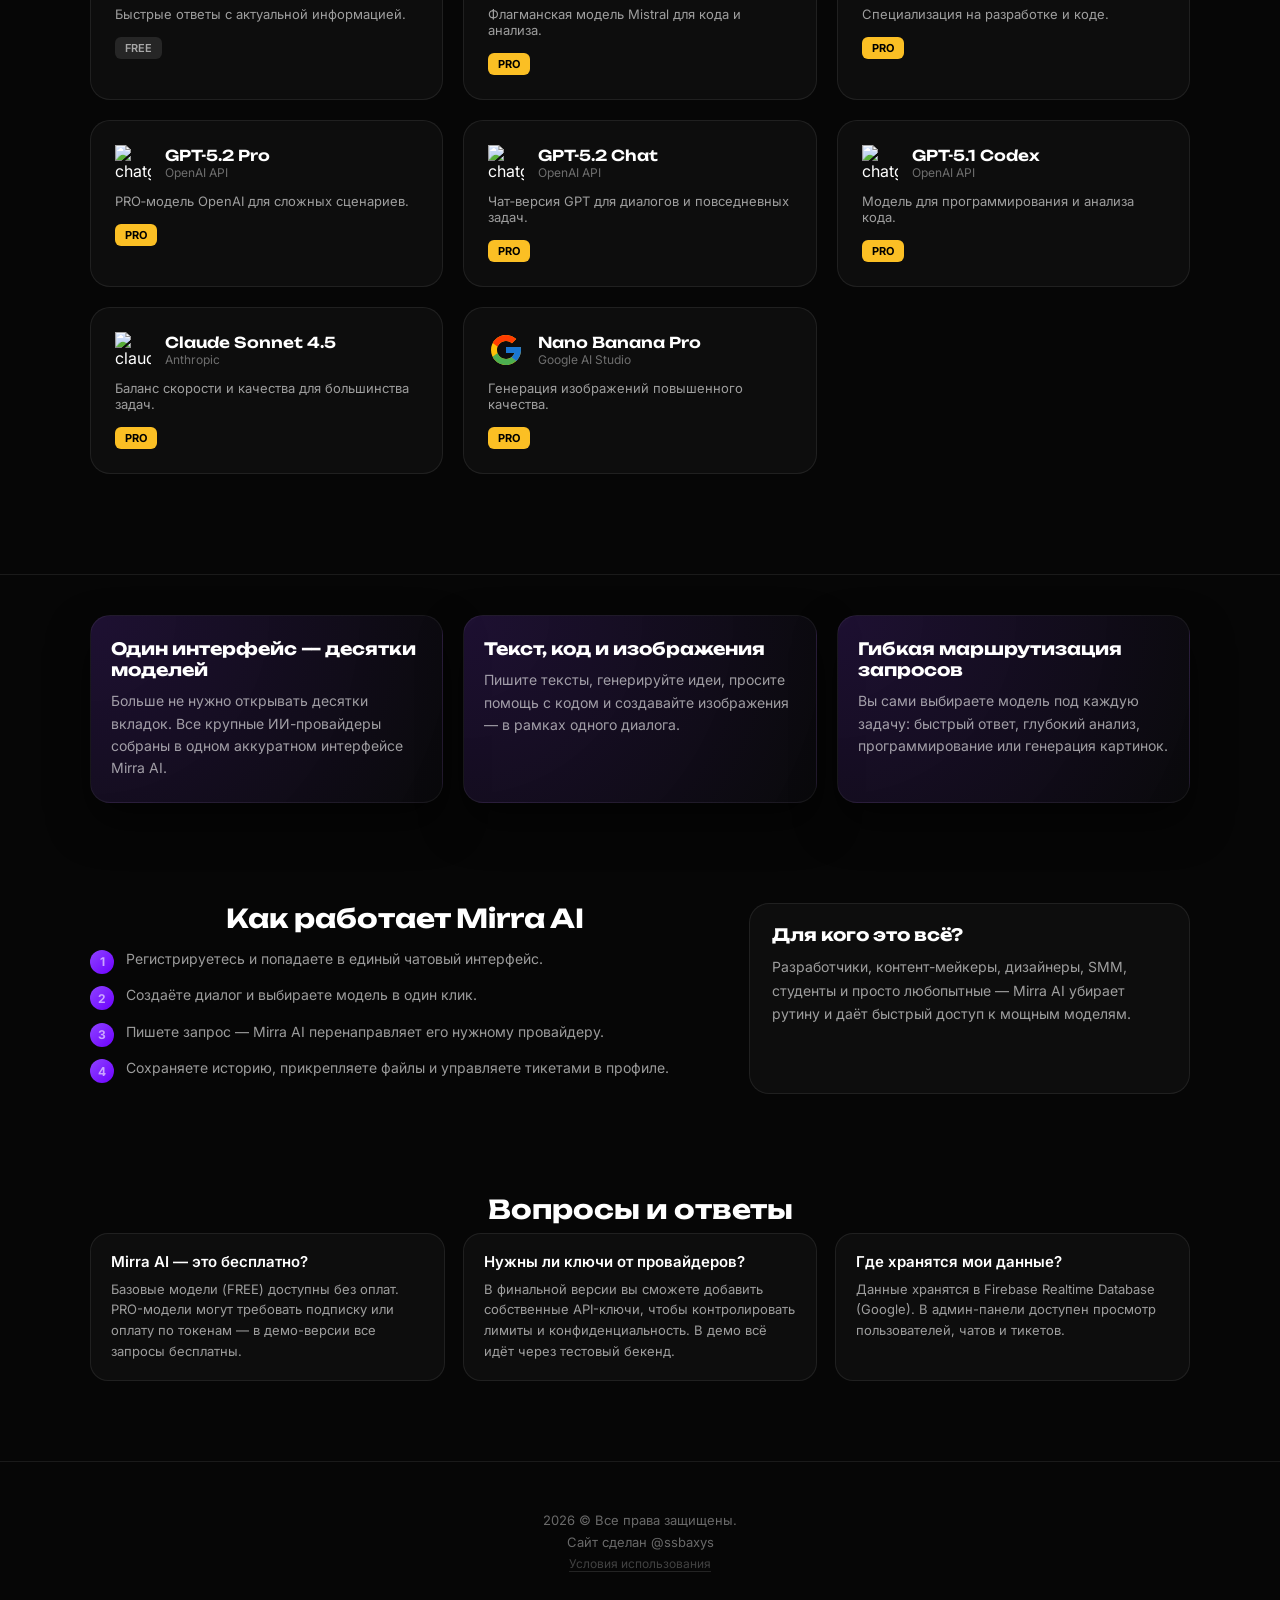
==== commit 9fca981b: "up 1.1" ====
--- a/index.html
+++ b/index.html
@@ -1,17 +1,7 @@
 <!DOCTYPE html>
 <html lang="ru">
+
 <head>
-<script>
-  // Резервируем имена функций в глобальном пространстве
-  window.openModal = window.openModal || function(id) {
-    const el = document.getElementById(id);
-    if (el) el.classList.add('active');
-  };
-  window.closeModal = window.closeModal || function(id) {
-    const el = document.getElementById(id);
-    if (el) el.classList.remove('active');
-  };
-</script>
   <meta charset="UTF-8">
   <meta name="viewport" content="width=device-width, initial-scale=1.0">
   <title>Mirra AI — Платформа нового поколения</title>
@@ -23,30 +13,128 @@
 
   <!-- Критические стили inline для быстрого first paint (уменьшаем FOUC) -->
   <style>
-    *{box-sizing:border-box;margin:0;padding:0}
-    body{font-family:system-ui,-apple-system,sans-serif;background:#060606;color:#fff;min-height:100vh;overflow-x:hidden}
-    a{color:inherit;text-decoration:none}
-    .landing-nav{position:fixed;top:0;left:0;right:0;z-index:100;padding:16px 24px;display:flex;justify-content:space-between;align-items:center;background:rgba(6,6,6,.8);border-bottom:1px solid rgba(255,255,255,.08);backdrop-filter:blur(16px)}
-    .logo{display:flex;align-items:center;gap:10px;font-weight:700}
-    .logo-icon{width:36px;height:36px;border-radius:10px;background:linear-gradient(135deg,#8e43ff,#6d00ff);display:flex;align-items:center;justify-content:center;font-weight:800}
-    .btn{display:inline-flex;align-items:center;justify-content:center;padding:12px 20px;border-radius:12px;border:1px solid transparent;font-weight:700;cursor:pointer}
-    .btn.primary{background:linear-gradient(135deg,#8e43ff,#6d00ff);border-color:rgba(255,255,255,.1);color:#fff}
-    .btn.secondary{background:rgba(255,255,255,.04);border-color:rgba(255,255,255,.08);color:#fff}
-    .landing-hero{min-height:100vh;display:flex;flex-direction:column;align-items:center;justify-content:center;text-align:center;padding:120px 24px 80px}
-    .hero-title{font-weight:800;font-size:clamp(32px,7vw,64px);line-height:1.1;margin-bottom:24px}
-    .hero-subtitle{max-width:560px;color:rgba(255,255,255,.7);font-size:18px;line-height:1.6;margin-bottom:40px}
-    .hero-buttons{display:flex;gap:12px;flex-wrap:wrap;justify-content:center}
+    * {
+      box-sizing: border-box;
+      margin: 0;
+      padding: 0
+    }
+
+    body {
+      font-family: system-ui, -apple-system, sans-serif;
+      background: #060606;
+      color: #fff;
+      min-height: 100vh;
+      overflow-x: hidden
+    }
+
+    a {
+      color: inherit;
+      text-decoration: none
+    }
+
+    .landing-nav {
+      position: fixed;
+      top: 0;
+      left: 0;
+      right: 0;
+      z-index: 100;
+      padding: 16px 24px;
+      display: flex;
+      justify-content: space-between;
+      align-items: center;
+      background: rgba(6, 6, 6, .8);
+      border-bottom: 1px solid rgba(255, 255, 255, .08);
+      backdrop-filter: blur(16px)
+    }
+
+    .logo {
+      display: flex;
+      align-items: center;
+      gap: 10px;
+      font-weight: 700
+    }
+
+    .logo-icon {
+      width: 36px;
+      height: 36px;
+      border-radius: 10px;
+      background: linear-gradient(135deg, #8e43ff, #6d00ff);
+      display: flex;
+      align-items: center;
+      justify-content: center;
+      font-weight: 800
+    }
+
+    .btn {
+      display: inline-flex;
+      align-items: center;
+      justify-content: center;
+      padding: 12px 20px;
+      border-radius: 12px;
+      border: 1px solid transparent;
+      font-weight: 700;
+      cursor: pointer
+    }
+
+    .btn.primary {
+      background: linear-gradient(135deg, #8e43ff, #6d00ff);
+      border-color: rgba(255, 255, 255, .1);
+      color: #fff
+    }
+
+    .btn.secondary {
+      background: rgba(255, 255, 255, .04);
+      border-color: rgba(255, 255, 255, .08);
+      color: #fff
+    }
+
+    .landing-hero {
+      min-height: 100vh;
+      display: flex;
+      flex-direction: column;
+      align-items: center;
+      justify-content: center;
+      text-align: center;
+      padding: 120px 24px 80px
+    }
+
+    .hero-title {
+      font-weight: 800;
+      font-size: clamp(32px, 7vw, 64px);
+      line-height: 1.1;
+      margin-bottom: 24px
+    }
+
+    .hero-subtitle {
+      max-width: 560px;
+      color: rgba(255, 255, 255, .7);
+      font-size: 18px;
+      line-height: 1.6;
+      margin-bottom: 40px
+    }
+
+    .hero-buttons {
+      display: flex;
+      gap: 12px;
+      flex-wrap: wrap;
+      justify-content: center
+    }
   </style>
 
   <!-- Основные стили (без FOUC: грузим как блокирующий stylesheet) -->
   <link rel="preload" href="styles.css" as="style">
   <link rel="stylesheet" href="styles.css">
-  <noscript><link rel="stylesheet" href="styles.css"></noscript>
+  <noscript>
+    <link rel="stylesheet" href="styles.css">
+  </noscript>
 
   <!-- Шрифты -->
-  <link href="https://fonts.googleapis.com/css2?family=Inter:wght@400;500;600;700&family=Unbounded:wght@400;600;700&display=swap" rel="stylesheet">
+  <link
+    href="https://fonts.googleapis.com/css2?family=Inter:wght@400;500;600;700&family=Unbounded:wght@400;600;700&display=swap"
+    rel="stylesheet">
 
 </head>
+
 <body>
   <nav class="landing-nav">
     <div class="logo">
@@ -61,7 +149,8 @@
       БУДУЩЕЕ <span class="gradient">ИСКУССТВЕННОГО</span><br>ИНТЕЛЛЕКТА — ЗДЕСЬ
     </h1>
     <p class="hero-subtitle">
-      Mirra AI — единая платформа для генерации текста и изображений. Выбирайте модель, ведите диалоги и создавайте шедевры.
+      Mirra AI — единая платформа для генерации текста и изображений. Выбирайте модель, ведите диалоги и создавайте
+      шедевры.
     </p>
     <div class="hero-buttons">
       <button class="btn primary" onclick="window.openModal('auth-modal')">Начать работу</button>
@@ -77,7 +166,8 @@
       <div class="model-card">
         <div class="model-card-header">
           <div class="model-card-icon">
-            <img alt="svgImg" src="[data-uri]"/>
+            <img alt="svgImg"
+              src="[data-uri]" />
           </div>
           <div>
             <div class="model-card-name">Gemini 3 Flash</div>
@@ -91,7 +181,18 @@
       <div class="model-card">
         <div class="model-card-header">
           <div class="model-card-icon">
-            <svg viewBox="0 0 129 91" style="width:100%;height:100%"><rect x="18.292" y="0" width="18.293" height="18.123" fill="#ffd800"/><rect x="91.473" y="0" width="18.293" height="18.123" fill="#ffd800"/><rect x="18.292" y="18.121" width="36.586" height="18.123" fill="#ffaf00"/><rect x="73.181" y="18.121" width="36.586" height="18.123" fill="#ffaf00"/><rect x="18.292" y="36.243" width="91.476" height="18.122" fill="#ff8205"/><rect x="18.292" y="54.37" width="18.293" height="18.123" fill="#fa500f"/><rect x="54.883" y="54.37" width="18.293" height="18.123" fill="#fa500f"/><rect x="91.473" y="54.37" width="18.293" height="18.123" fill="#fa500f"/><rect x="0" y="72.504" width="54.89" height="18.123" fill="#e10500"/><rect x="73.181" y="72.504" width="54.89" height="18.123" fill="#e10500"/></svg>
+            <svg viewBox="0 0 129 91" style="width:100%;height:100%">
+              <rect x="18.292" y="0" width="18.293" height="18.123" fill="#ffd800" />
+              <rect x="91.473" y="0" width="18.293" height="18.123" fill="#ffd800" />
+              <rect x="18.292" y="18.121" width="36.586" height="18.123" fill="#ffaf00" />
+              <rect x="73.181" y="18.121" width="36.586" height="18.123" fill="#ffaf00" />
+              <rect x="18.292" y="36.243" width="91.476" height="18.122" fill="#ff8205" />
+              <rect x="18.292" y="54.37" width="18.293" height="18.123" fill="#fa500f" />
+              <rect x="54.883" y="54.37" width="18.293" height="18.123" fill="#fa500f" />
+              <rect x="91.473" y="54.37" width="18.293" height="18.123" fill="#fa500f" />
+              <rect x="0" y="72.504" width="54.89" height="18.123" fill="#e10500" />
+              <rect x="73.181" y="72.504" width="54.89" height="18.123" fill="#e10500" />
+            </svg>
           </div>
           <div>
             <div class="model-card-name">Mistral Small 3.2</div>
@@ -105,7 +206,8 @@
       <div class="model-card">
         <div class="model-card-header">
           <div class="model-card-icon">
-            <img width="48" height="48" src="https://img.icons8.com/color/48/deepseek.png" alt="deepseek" style="width:100%;height:100%;object-fit:contain;" />
+            <img width="48" height="48" src="https://img.icons8.com/color/48/deepseek.png" alt="deepseek"
+              style="width:100%;height:100%;object-fit:contain;" />
           </div>
           <div>
             <div class="model-card-name">DeepSeek V3.2</div>
@@ -119,7 +221,8 @@
       <div class="model-card">
         <div class="model-card-header">
           <div class="model-card-icon">
-            <img width="48" height="48" src="https://img.icons8.com/fluency-systems-regular/48/FFFFFF/chatgpt.png" alt="chatgpt" style="width:100%;height:100%;object-fit:contain;" />
+            <img width="48" height="48" src="https://img.icons8.com/fluency-systems-regular/48/FFFFFF/chatgpt.png"
+              alt="chatgpt" style="width:100%;height:100%;object-fit:contain;" />
           </div>
           <div>
             <div class="model-card-name">GPT-5.1 Mini</div>
@@ -133,7 +236,8 @@
       <div class="model-card">
         <div class="model-card-header">
           <div class="model-card-icon">
-            <img width="48" height="48" src="https://img.icons8.com/fluency/48/claude-ai.png" alt="claude-ai" style="width:100%;height:100%;object-fit:contain;" />
+            <img width="48" height="48" src="https://img.icons8.com/fluency/48/claude-ai.png" alt="claude-ai"
+              style="width:100%;height:100%;object-fit:contain;" />
           </div>
           <div>
             <div class="model-card-name">Claude Haiku 4.5</div>
@@ -147,7 +251,8 @@
       <div class="model-card">
         <div class="model-card-header">
           <div class="model-card-icon">
-            <img alt="svgImg" src="[data-uri]"/>
+            <img alt="svgImg"
+              src="[data-uri]" />
           </div>
           <div>
             <div class="model-card-name">Nano Banana</div>
@@ -162,7 +267,8 @@
       <div class="model-card">
         <div class="model-card-header">
           <div class="model-card-icon">
-            <img width="48" height="48" src="https://img.icons8.com/fluency/48/claude-ai.png" alt="claude-ai" style="width:100%;height:100%;object-fit:contain;" />
+            <img width="48" height="48" src="https://img.icons8.com/fluency/48/claude-ai.png" alt="claude-ai"
+              style="width:100%;height:100%;object-fit:contain;" />
           </div>
           <div>
             <div class="model-card-name">Claude Opus 4.5</div>
@@ -176,7 +282,8 @@
       <div class="model-card">
         <div class="model-card-header">
           <div class="model-card-icon">
-            <img alt="svgImg" src="[data-uri]"/>
+            <img alt="svgImg"
+              src="[data-uri]" />
           </div>
           <div>
             <div class="model-card-name">Gemini 3 Pro</div>
@@ -190,7 +297,8 @@
       <div class="model-card">
         <div class="model-card-header">
           <div class="model-card-icon">
-            <img width="48" height="48" src="https://img.icons8.com/color/48/grok--v1.png" alt="grok--v1" style="width:100%;height:100%;object-fit:contain;" />
+            <img width="48" height="48" src="https://img.icons8.com/color/48/grok--v1.png" alt="grok--v1"
+              style="width:100%;height:100%;object-fit:contain;" />
           </div>
           <div>
             <div class="model-card-name">Grok 4.1 Thinking</div>
@@ -204,7 +312,8 @@
       <div class="model-card">
         <div class="model-card-header">
           <div class="model-card-icon">
-            <img width="48" height="48" src="https://img.icons8.com/color/48/grok--v1.png" alt="grok--v1" style="width:100%;height:100%;object-fit:contain;" />
+            <img width="48" height="48" src="https://img.icons8.com/color/48/grok--v1.png" alt="grok--v1"
+              style="width:100%;height:100%;object-fit:contain;" />
           </div>
           <div>
             <div class="model-card-name">Grok 4.1 Fast</div>
@@ -218,7 +327,18 @@
       <div class="model-card">
         <div class="model-card-header">
           <div class="model-card-icon">
-            <svg viewBox="0 0 129 91" style="width:100%;height:100%"><rect x="18.292" y="0" width="18.293" height="18.123" fill="#ffd800"/><rect x="91.473" y="0" width="18.293" height="18.123" fill="#ffd800"/><rect x="18.292" y="18.121" width="36.586" height="18.123" fill="#ffaf00"/><rect x="73.181" y="18.121" width="36.586" height="18.123" fill="#ffaf00"/><rect x="18.292" y="36.243" width="91.476" height="18.122" fill="#ff8205"/><rect x="18.292" y="54.37" width="18.293" height="18.123" fill="#fa500f"/><rect x="54.883" y="54.37" width="18.293" height="18.123" fill="#fa500f"/><rect x="91.473" y="54.37" width="18.293" height="18.123" fill="#fa500f"/><rect x="0" y="72.504" width="54.89" height="18.123" fill="#e10500"/><rect x="73.181" y="72.504" width="54.89" height="18.123" fill="#e10500"/></svg>
+            <svg viewBox="0 0 129 91" style="width:100%;height:100%">
+              <rect x="18.292" y="0" width="18.293" height="18.123" fill="#ffd800" />
+              <rect x="91.473" y="0" width="18.293" height="18.123" fill="#ffd800" />
+              <rect x="18.292" y="18.121" width="36.586" height="18.123" fill="#ffaf00" />
+              <rect x="73.181" y="18.121" width="36.586" height="18.123" fill="#ffaf00" />
+              <rect x="18.292" y="36.243" width="91.476" height="18.122" fill="#ff8205" />
+              <rect x="18.292" y="54.37" width="18.293" height="18.123" fill="#fa500f" />
+              <rect x="54.883" y="54.37" width="18.293" height="18.123" fill="#fa500f" />
+              <rect x="91.473" y="54.37" width="18.293" height="18.123" fill="#fa500f" />
+              <rect x="0" y="72.504" width="54.89" height="18.123" fill="#e10500" />
+              <rect x="73.181" y="72.504" width="54.89" height="18.123" fill="#e10500" />
+            </svg>
           </div>
           <div>
             <div class="model-card-name">Mistral Large 3</div>
@@ -232,7 +352,18 @@
       <div class="model-card">
         <div class="model-card-header">
           <div class="model-card-icon">
-            <svg viewBox="0 0 129 91" style="width:100%;height:100%"><rect x="18.292" y="0" width="18.293" height="18.123" fill="#ffd800"/><rect x="91.473" y="0" width="18.293" height="18.123" fill="#ffd800"/><rect x="18.292" y="18.121" width="36.586" height="18.123" fill="#ffaf00"/><rect x="73.181" y="18.121" width="36.586" height="18.123" fill="#ffaf00"/><rect x="18.292" y="36.243" width="91.476" height="18.122" fill="#ff8205"/><rect x="18.292" y="54.37" width="18.293" height="18.123" fill="#fa500f"/><rect x="54.883" y="54.37" width="18.293" height="18.123" fill="#fa500f"/><rect x="91.473" y="54.37" width="18.293" height="18.123" fill="#fa500f"/><rect x="0" y="72.504" width="54.89" height="18.123" fill="#e10500"/><rect x="73.181" y="72.504" width="54.89" height="18.123" fill="#e10500"/></svg>
+            <svg viewBox="0 0 129 91" style="width:100%;height:100%">
+              <rect x="18.292" y="0" width="18.293" height="18.123" fill="#ffd800" />
+              <rect x="91.473" y="0" width="18.293" height="18.123" fill="#ffd800" />
+              <rect x="18.292" y="18.121" width="36.586" height="18.123" fill="#ffaf00" />
+              <rect x="73.181" y="18.121" width="36.586" height="18.123" fill="#ffaf00" />
+              <rect x="18.292" y="36.243" width="91.476" height="18.122" fill="#ff8205" />
+              <rect x="18.292" y="54.37" width="18.293" height="18.123" fill="#fa500f" />
+              <rect x="54.883" y="54.37" width="18.293" height="18.123" fill="#fa500f" />
+              <rect x="91.473" y="54.37" width="18.293" height="18.123" fill="#fa500f" />
+              <rect x="0" y="72.504" width="54.89" height="18.123" fill="#e10500" />
+              <rect x="73.181" y="72.504" width="54.89" height="18.123" fill="#e10500" />
+            </svg>
           </div>
           <div>
             <div class="model-card-name">Devstral 2</div>
@@ -246,7 +377,8 @@
       <div class="model-card">
         <div class="model-card-header">
           <div class="model-card-icon">
-            <img width="48" height="48" src="https://img.icons8.com/fluency-systems-regular/48/FFFFFF/chatgpt.png" alt="chatgpt" style="width:100%;height:100%;object-fit:contain;" />
+            <img width="48" height="48" src="https://img.icons8.com/fluency-systems-regular/48/FFFFFF/chatgpt.png"
+              alt="chatgpt" style="width:100%;height:100%;object-fit:contain;" />
           </div>
           <div>
             <div class="model-card-name">GPT-5.2 Pro</div>
@@ -260,7 +392,8 @@
       <div class="model-card">
         <div class="model-card-header">
           <div class="model-card-icon">
-            <img width="48" height="48" src="https://img.icons8.com/fluency-systems-regular/48/FFFFFF/chatgpt.png" alt="chatgpt" style="width:100%;height:100%;object-fit:contain;" />
+            <img width="48" height="48" src="https://img.icons8.com/fluency-systems-regular/48/FFFFFF/chatgpt.png"
+              alt="chatgpt" style="width:100%;height:100%;object-fit:contain;" />
           </div>
           <div>
             <div class="model-card-name">GPT-5.2 Chat</div>
@@ -274,7 +407,8 @@
       <div class="model-card">
         <div class="model-card-header">
           <div class="model-card-icon">
-            <img width="48" height="48" src="https://img.icons8.com/fluency-systems-regular/48/FFFFFF/chatgpt.png" alt="chatgpt" style="width:100%;height:100%;object-fit:contain;" />
+            <img width="48" height="48" src="https://img.icons8.com/fluency-systems-regular/48/FFFFFF/chatgpt.png"
+              alt="chatgpt" style="width:100%;height:100%;object-fit:contain;" />
           </div>
           <div>
             <div class="model-card-name">GPT-5.1 Codex</div>
@@ -288,7 +422,8 @@
       <div class="model-card">
         <div class="model-card-header">
           <div class="model-card-icon">
-            <img width="48" height="48" src="https://img.icons8.com/fluency/48/claude-ai.png" alt="claude-ai" style="width:100%;height:100%;object-fit:contain;" />
+            <img width="48" height="48" src="https://img.icons8.com/fluency/48/claude-ai.png" alt="claude-ai"
+              style="width:100%;height:100%;object-fit:contain;" />
           </div>
           <div>
             <div class="model-card-name">Claude Sonnet 4.5</div>
@@ -302,7 +437,8 @@
       <div class="model-card">
         <div class="model-card-header">
           <div class="model-card-icon">
-            <img alt="svgImg" src="[data-uri]"/>
+            <img alt="svgImg"
+              src="[data-uri]" />
           </div>
           <div>
             <div class="model-card-name">Nano Banana Pro</div>
@@ -319,15 +455,18 @@
     <div class="features-grid">
       <div class="feature-card">
         <h3>Один интерфейс &mdash; десятки моделей</h3>
-        <p>Больше не нужно открывать десятки вкладок. Все крупные ИИ-провайдеры собраны в одном аккуратном интерфейсе Mirra AI.</p>
+        <p>Больше не нужно открывать десятки вкладок. Все крупные ИИ-провайдеры собраны в одном аккуратном интерфейсе
+          Mirra AI.</p>
       </div>
       <div class="feature-card">
         <h3>Текст, код и изображения</h3>
-        <p>Пишите тексты, генерируйте идеи, просите помощь с кодом и создавайте изображения &mdash; в рамках одного диалога.</p>
+        <p>Пишите тексты, генерируйте идеи, просите помощь с кодом и создавайте изображения &mdash; в рамках одного
+          диалога.</p>
       </div>
       <div class="feature-card">
         <h3>Гибкая маршрутизация запросов</h3>
-        <p>Вы сами выбираете модель под каждую задачу: быстрый ответ, глубокий анализ, программирование или генерация картинок.</p>
+        <p>Вы сами выбираете модель под каждую задачу: быстрый ответ, глубокий анализ, программирование или генерация
+          картинок.</p>
       </div>
     </div>
   </section>
@@ -345,7 +484,8 @@
       </div>
       <div class="how-card">
         <h3>Для кого это всё?</h3>
-        <p>Разработчики, контент-мейкеры, дизайнеры, SMM, студенты и просто любопытные &mdash; Mirra AI убирает рутину и даёт быстрый доступ к мощным моделям.</p>
+        <p>Разработчики, контент-мейкеры, дизайнеры, SMM, студенты и просто любопытные &mdash; Mirra AI убирает рутину и
+          даёт быстрый доступ к мощным моделям.</p>
       </div>
     </div>
   </section>
@@ -355,15 +495,18 @@
     <div class="faq-grid">
       <div class="faq-item">
         <h3>Mirra AI &mdash; это бесплатно?</h3>
-        <p>Базовые модели (FREE) доступны без оплат. PRO-модели могут требовать подписку или оплату по токенам &mdash; в демо-версии все запросы бесплатны.</p>
+        <p>Базовые модели (FREE) доступны без оплат. PRO-модели могут требовать подписку или оплату по токенам &mdash; в
+          демо-версии все запросы бесплатны.</p>
       </div>
       <div class="faq-item">
         <h3>Нужны ли ключи от провайдеров?</h3>
-        <p>В финальной версии вы сможете добавить собственные API-ключи, чтобы контролировать лимиты и конфиденциальность. В демо всё идёт через тестовый бекенд.</p>
+        <p>В финальной версии вы сможете добавить собственные API-ключи, чтобы контролировать лимиты и
+          конфиденциальность. В демо всё идёт через тестовый бекенд.</p>
       </div>
       <div class="faq-item">
         <h3>Где хранятся мои данные?</h3>
-        <p>Данные хранятся в Firebase Realtime Database (Google). В админ-панели доступен просмотр пользователей, чатов и тикетов.</p>
+        <p>Данные хранятся в Firebase Realtime Database (Google). В админ-панели доступен просмотр пользователей, чатов
+          и тикетов.</p>
       </div>
     </div>
   </section>
@@ -371,6 +514,8 @@
   <footer class="landing-footer">
     <div>2026 © Все права защищены.</div>
     <div style="margin-top:6px;">Сайт сделан @ssbaxys</div>
+    <div style="margin-top:6px;font-size:12px;"><a href="terms.html"
+        style="opacity:0.6;border-bottom:1px solid rgba(255,255,255,0.2);">Условия использования</a></div>
   </footer>
 
   <div id="auth-modal" class="modal-overlay">
@@ -390,7 +535,8 @@
           </div>
           <button type="submit" class="btn primary" style="width:100%;">Войти</button>
           <p style="text-align:center;font-size:13px;color:rgba(255,255,255,.5);">
-            Нет аккаунта? <a href="#" onclick="window.toggleAuthMode('register');return false;" style="color:#c6a6ff;">Регистрация</a>
+            Нет аккаунта? <a href="#" onclick="window.toggleAuthMode('register');return false;"
+              style="color:#c6a6ff;">Регистрация</a>
           </p>
         </div>
       </form>
@@ -404,14 +550,38 @@
             <input id="reg-password" class="input-field" type="password" placeholder="Пароль" required>
           </div>
           <div class="input-group">
-            <input id="reg-password-confirm" class="input-field" type="password" placeholder="Повторите пароль" required>
+            <input id="reg-password-confirm" class="input-field" type="password" placeholder="Повторите пароль"
+              required>
+          </div>
+          <div class="input-group">
+            <label
+              style="display:flex;align-items:center;gap:8px;cursor:pointer;font-size:12px;color:rgba(255,255,255,0.7);margin-top:4px;">
+              <input type="checkbox" required style="accent-color:#8e43ff;">
+              <span>Я соглашаюсь с <a href="terms.html" target="_blank"
+                  style="color:#c6a6ff;text-decoration:underline;">Условиями использования</a></span>
+            </label>
           </div>
           <button type="submit" class="btn primary" style="width:100%;">Создать аккаунт</button>
           <p style="text-align:center;font-size:13px;color:rgba(255,255,255,.5);">
-            Есть аккаунт? <a href="#" onclick="window.toggleAuthMode('login');return false;" style="color:#c6a6ff;">Войти</a>
+            Есть аккаунт? <a href="#" onclick="window.toggleAuthMode('login');return false;"
+              style="color:#c6a6ff;">Войти</a>
           </p>
         </div>
       </form>
+    </div>
+  </div>
+
+  <div id="admin-gate-modal" class="modal-overlay">
+    <div class="modal" style="max-width:320px;">
+      <div class="modal-header">
+        <h2 class="modal-title">Вход в панель</h2>
+        <button class="btn-icon" onclick="window.closeModal('admin-gate-modal')">×</button>
+      </div>
+      <div style="display:flex;flex-direction:column;gap:12px;">
+        <input id="admin-gate-password" type="password" class="input-field" placeholder="Пароль администратора"
+          onkeydown="if(event.key==='Enter') window.checkAdminGate()">
+        <button class="btn primary full" onclick="window.checkAdminGate()">Войти</button>
+      </div>
     </div>
   </div>
 
@@ -420,4 +590,5 @@
   <!-- app.js already relies on the explicit-render reCAPTCHA loaded in <head> -->
   <script type="module" src="app.js"></script>
 </body>
-</html>
+
+</html>
--- a/styles.css
+++ b/styles.css
@@ -1,12 +1,16 @@
-* { box-sizing: border-box; margin: 0; padding: 0; }
+* {
+  box-sizing: border-box;
+  margin: 0;
+  padding: 0;
+}
 
 :root {
   --bg: #060606;
-  --surface: rgba(255,255,255,0.03);
-  --border: rgba(255,255,255,0.08);
+  --surface: rgba(255, 255, 255, 0.03);
+  --border: rgba(255, 255, 255, 0.08);
   --text: #ffffff;
-  --text-secondary: rgba(255,255,255,0.6);
-  --text-muted: rgba(255,255,255,0.4);
+  --text-secondary: rgba(255, 255, 255, 0.6);
+  --text-muted: rgba(255, 255, 255, 0.4);
   --primary: #8e43ff;
   --primary-dark: #6d00ff;
   --danger: #ff4757;
@@ -21,8 +25,32 @@
   overflow-x: hidden;
 }
 
-.font-unbounded { font-family: 'Unbounded', sans-serif; }
-.hidden { display: none !important; }
+/* Custom Scrollbar */
+::-webkit-scrollbar {
+  width: 6px;
+  height: 6px;
+}
+
+::-webkit-scrollbar-track {
+  background: transparent;
+}
+
+::-webkit-scrollbar-thumb {
+  background: rgba(255, 255, 255, 0.2);
+  border-radius: 3px;
+}
+
+::-webkit-scrollbar-thumb:hover {
+  background: rgba(255, 255, 255, 0.4);
+}
+
+.font-unbounded {
+  font-family: 'Unbounded', sans-serif;
+}
+
+.hidden {
+  display: none !important;
+}
 
 /* ============ BUTTONS ============ */
 .btn {
@@ -43,8 +71,9 @@
 
 .btn.primary {
   background: linear-gradient(135deg, var(--primary), var(--primary-dark));
-  border-color: rgba(255,255,255,0.1);
-}
+  border-color: rgba(255, 255, 255, 0.1);
+}
+
 .btn.primary:hover {
   transform: translateY(-2px);
   box-shadow: 0 8px 25px rgba(142, 67, 255, 0.35);
@@ -54,8 +83,9 @@
   background: var(--surface);
   border-color: var(--border);
 }
+
 .btn.secondary:hover {
-  background: rgba(255,255,255,0.08);
+  background: rgba(255, 255, 255, 0.08);
 }
 
 .btn.danger {
@@ -63,6 +93,7 @@
   border-color: rgba(255, 71, 87, 0.3);
   color: #ff6b7a;
 }
+
 .btn.danger:hover {
   background: rgba(255, 71, 87, 0.25);
 }
@@ -72,6 +103,7 @@
   border-color: rgba(46, 213, 115, 0.35);
   color: #78f5a7;
 }
+
 .btn.success:hover {
   background: rgba(46, 213, 115, 0.25);
 }
@@ -80,6 +112,7 @@
   background: transparent;
   color: var(--text-secondary);
 }
+
 .btn.ghost:hover {
   background: var(--surface);
   color: var(--text);
@@ -103,13 +136,14 @@
   justify-content: center;
   transition: 0.2s;
 }
+
 .btn-icon:hover {
   background: var(--surface);
 }
 
 /* ============ INPUTS ============ */
 .input-group {
-  background: rgba(0,0,0,0.3);
+  background: rgba(0, 0, 0, 0.3);
   border: 1px solid var(--border);
   border-radius: 12px;
   overflow: hidden;
@@ -124,6 +158,7 @@
   color: var(--text);
   font-size: 14px;
 }
+
 .input-field::placeholder {
   color: var(--text-muted);
 }
@@ -141,21 +176,83 @@
   font-weight: 700;
   text-transform: uppercase;
 }
-.badge.pro { background: #fbbf24; color: #000; font-weight: 700; }
-.badge.free { background: rgba(255,255,255,0.1); color: var(--text-secondary); font-weight: 600; }
-.badge.admin { background: var(--primary); color: #fff; font-weight: 700; }
-.badge.text { background: rgba(59, 130, 246, 0.2); color: #60a5fa; }
-.badge.image { background: rgba(16, 185, 129, 0.2); color: #34d399; }
-.badge.unavailable{ background: rgba(255,255,255,0.08); color: rgba(255,255,255,0.55); border: 1px solid rgba(255,255,255,0.12); }
+
+.badge.pro {
+  background: #fbbf24;
+  color: #000;
+  font-weight: 700;
+}
+
+.badge.free {
+  background: rgba(255, 255, 255, 0.1);
+  color: var(--text-secondary);
+  font-weight: 600;
+}
+
+.badge.admin {
+  background: var(--primary);
+  color: #fff;
+  font-weight: 700;
+}
+
+.badge.text {
+  background: rgba(59, 130, 246, 0.2);
+  color: #60a5fa;
+}
+
+.badge.image {
+  background: rgba(16, 185, 129, 0.2);
+  color: #34d399;
+}
+
+.badge.unavailable {
+  background: rgba(255, 255, 255, 0.08);
+  color: rgba(255, 255, 255, 0.55);
+  border: 1px solid rgba(255, 255, 255, 0.12);
+}
 
 /* Tickets */
-.ticket-item.canceled{ opacity: 0.55; }
-.ticket-item .ticket-meta{ font-size: 11px; color: var(--text-muted); margin-top: 2px; }
-.ticket-status-badge{ font-size: 10px; padding: 3px 8px; border-radius: 999px; border: 1px solid rgba(255,255,255,0.12); }
-.ticket-status-badge.open{ background: rgba(46,213,115,0.12); color: #78f5a7; border-color: rgba(46,213,115,0.25); }
-.ticket-status-badge.closed{ background: rgba(255,255,255,0.06); color: rgba(255,255,255,0.65); }
-.ticket-status-badge.canceled{ background: rgba(255,71,87,0.12); color: #ff6b7a; border-color: rgba(255,71,87,0.25); }
-.ticket-unread-dot{ width:8px; height:8px; border-radius:999px; background: #fbbf24; box-shadow: 0 0 0 3px rgba(251,191,36,0.15); }
+.ticket-item.canceled {
+  opacity: 0.55;
+}
+
+.ticket-item .ticket-meta {
+  font-size: 11px;
+  color: var(--text-muted);
+  margin-top: 2px;
+}
+
+.ticket-status-badge {
+  font-size: 10px;
+  padding: 3px 8px;
+  border-radius: 999px;
+  border: 1px solid rgba(255, 255, 255, 0.12);
+}
+
+.ticket-status-badge.open {
+  background: rgba(46, 213, 115, 0.12);
+  color: #78f5a7;
+  border-color: rgba(46, 213, 115, 0.25);
+}
+
+.ticket-status-badge.closed {
+  background: rgba(255, 255, 255, 0.06);
+  color: rgba(255, 255, 255, 0.65);
+}
+
+.ticket-status-badge.canceled {
+  background: rgba(255, 71, 87, 0.12);
+  color: #ff6b7a;
+  border-color: rgba(255, 71, 87, 0.25);
+}
+
+.ticket-unread-dot {
+  width: 8px;
+  height: 8px;
+  border-radius: 999px;
+  background: #fbbf24;
+  box-shadow: 0 0 0 3px rgba(251, 191, 36, 0.15);
+}
 
 /* ============ TOAST ============ */
 .toast {
@@ -172,15 +269,24 @@
   transition: bottom 0.4s cubic-bezier(0.175, 0.885, 0.32, 1.275);
   backdrop-filter: blur(10px);
 }
-.toast.show { bottom: 30px; }
-.toast.error { border-color: rgba(255, 71, 87, 0.4); }
-.toast.success { border-color: rgba(46, 213, 115, 0.4); }
+
+.toast.show {
+  bottom: 30px;
+}
+
+.toast.error {
+  border-color: rgba(255, 71, 87, 0.4);
+}
+
+.toast.success {
+  border-color: rgba(46, 213, 115, 0.4);
+}
 
 /* ============ MODAL ============ */
 .modal-overlay {
   position: fixed;
   inset: 0;
-  background: rgba(0,0,0,0.8);
+  background: rgba(0, 0, 0, 0.8);
   backdrop-filter: blur(8px);
   display: flex;
   align-items: center;
@@ -191,6 +297,7 @@
   transition: 0.3s;
   padding: 20px;
 }
+
 .modal-overlay.active {
   opacity: 1;
   visibility: visible;
@@ -222,6 +329,7 @@
     transform-origin: center;
   }
 }
+
 .modal-overlay.active .modal {
   transform: translateY(0) scale(1);
 }
@@ -232,6 +340,7 @@
   align-items: center;
   margin-bottom: 24px;
 }
+
 .modal-title {
   font-family: 'Unbounded', sans-serif;
   font-size: 20px;
@@ -262,6 +371,7 @@
   font-weight: 600;
   font-size: 16px;
 }
+
 .logo-icon {
   width: 36px;
   height: 36px;
@@ -283,29 +393,67 @@
   text-align: center;
   padding: 140px 24px 96px;
   overflow: hidden;
-  background: #000;
-}
-
-/* Убрали фиолетовые пульсации, оставили чистый чёрный фон */
-.landing-hero::before,
+}
+
+/* Чёрный фон с фиолетовыми пульсациями */
+/* Cosmic Background */
+.landing-hero::before {
+  content: "";
+  position: absolute;
+  inset: 0;
+  background:
+    radial-gradient(1px 1px at 10% 10%, #fff 100%, transparent),
+    radial-gradient(1px 1px at 20% 20%, #fff 100%, transparent),
+    radial-gradient(1px 1px at 30% 30%, #fff 100%, transparent),
+    radial-gradient(1px 1px at 40% 40%, #fff 100%, transparent),
+    radial-gradient(2px 2px at 50% 50%, #ffffff 100%, transparent),
+    radial-gradient(1px 1px at 60% 60%, #fff 100%, transparent),
+    radial-gradient(1px 1px at 70% 70%, #fff 100%, transparent),
+    radial-gradient(2px 2px at 80% 80%, #fff 100%, transparent),
+    radial-gradient(1px 1px at 90% 90%, #fff 100%, transparent);
+  background-size: 550px 550px;
+  opacity: 0.4;
+  z-index: -2;
+  animation: starsMove 100s linear infinite;
+}
+
 .landing-hero::after {
   content: "";
   position: absolute;
   inset: 0;
-  background: none;
-  animation: none;
-  opacity: 0;
-  pointer-events: none;
+  background:
+    radial-gradient(circle at 50% -20%, rgba(120, 50, 255, 0.4), transparent 60%),
+    radial-gradient(circle at 120% 50%, rgba(50, 100, 255, 0.2), transparent 50%),
+    radial-gradient(circle at -20% 80%, rgba(255, 50, 150, 0.2), transparent 50%);
   z-index: -1;
-}
-
-@keyframes purplePulse {
-  0% { transform: scale(1); opacity: 0.5; }
-  100% { transform: scale(1.15); opacity: 0.8; }
+  filter: blur(60px);
+  animation: nebulaPulse 10s ease-in-out infinite alternate;
+}
+
+@keyframes starsMove {
+  from {
+    transform: translateY(0);
+  }
+
+  to {
+    transform: translateY(-550px);
+  }
+}
+
+@keyframes nebulaPulse {
+  0% {
+    opacity: 0.7;
+    transform: scale(1);
+  }
+
+  100% {
+    opacity: 1;
+    transform: scale(1.1);
+  }
 }
 
 /* ограничиваем ширину контента, чтобы текст не "растекался" */
-.landing-hero > * {
+.landing-hero>* {
   max-width: 960px;
 }
 
@@ -315,6 +463,7 @@
   line-height: 1.1;
   margin-bottom: 24px;
 }
+
 .hero-title .gradient {
   background: linear-gradient(135deg, #c6a6ff, #8e43ff);
   -webkit-background-clip: text;
@@ -340,6 +489,7 @@
 .models-section {
   padding: 0 24px 100px;
 }
+
 .models-grid {
   display: grid;
   grid-template-columns: repeat(auto-fit, minmax(280px, 1fr));
@@ -355,10 +505,11 @@
   padding: 24px;
   transition: 0.3s;
 }
+
 .model-card:hover {
   transform: translateY(-4px);
   border-color: rgba(142, 67, 255, 0.3);
-  background: rgba(255,255,255,0.05);
+  background: rgba(255, 255, 255, 0.05);
 }
 
 .model-card-header {
@@ -367,11 +518,13 @@
   gap: 14px;
   margin-bottom: 12px;
 }
+
 .model-card-icon {
   width: 36px;
   height: 36px;
   flex-shrink: 0;
 }
+
 .model-card-icon svg,
 .model-card-icon img {
   width: 100%;
@@ -390,11 +543,12 @@
   color: #fff;
   background: linear-gradient(135deg, #1a1a2e, #16213e);
   border-radius: 8px;
-  border: 1px solid rgba(255,255,255,0.1);
+  border: 1px solid rgba(255, 255, 255, 0.1);
 }
 
 /* Grok logo white filter */
-img[alt="Grok"], img[alt="grok--v1"] {
+img[alt="Grok"],
+img[alt="grok--v1"] {
   filter: brightness(0) invert(1);
 }
 
@@ -413,22 +567,25 @@
 }
 
 /* make model/user icons look neat inside message avatar */
-.message-avatar > svg,
-.message-avatar > img {
+.message-avatar>svg,
+.message-avatar>img {
   width: 24px !important;
   height: 24px !important;
   display: block;
   object-fit: contain;
 }
+
 .model-card-name {
   font-family: 'Unbounded', sans-serif;
   font-size: 15px;
   font-weight: 600;
 }
+
 .model-card-provider {
   font-size: 12px;
   color: var(--text-muted);
 }
+
 .model-card-desc {
   font-size: 13px;
   color: var(--text-secondary);
@@ -466,11 +623,11 @@
 }
 
 .feature-card {
-  background: radial-gradient(circle at top left, rgba(142,67,255,0.18), rgba(10,10,12,0.9));
+  background: radial-gradient(circle at top left, rgba(142, 67, 255, 0.18), rgba(10, 10, 12, 0.9));
   border-radius: 20px;
-  border: 1px solid rgba(255,255,255,0.06);
+  border: 1px solid rgba(255, 255, 255, 0.06);
   padding: 22px 20px;
-  box-shadow: 0 20px 40px rgba(0,0,0,0.5);
+  box-shadow: 0 20px 40px rgba(0, 0, 0, 0.5);
   transition: transform 0.25s ease, box-shadow 0.25s ease, border-color 0.25s ease;
 }
 
@@ -488,8 +645,8 @@
 
 .feature-card:hover {
   transform: translateY(-4px);
-  border-color: rgba(142,67,255,0.4);
-  box-shadow: 0 28px 60px rgba(0,0,0,0.7);
+  border-color: rgba(142, 67, 255, 0.4);
+  box-shadow: 0 28px 60px rgba(0, 0, 0, 0.7);
 }
 
 /* How it works section */
@@ -628,17 +785,20 @@
     transform: translateX(-100%);
     transition: transform 0.3s;
   }
+
   .sidebar.open {
     transform: translateX(0);
   }
+
   .sidebar-overlay {
     display: none;
     position: fixed;
     inset: 0;
-    background: rgba(0,0,0,0.6);
+    background: rgba(0, 0, 0, 0.6);
     z-index: 199;
   }
-  .sidebar.open + .sidebar-overlay {
+
+  .sidebar.open+.sidebar-overlay {
     display: block;
   }
 }
@@ -650,6 +810,7 @@
   justify-content: space-between;
   align-items: center;
 }
+
 .sidebar-logo {
   font-family: 'Unbounded', sans-serif;
   font-weight: 700;
@@ -670,7 +831,7 @@
   align-items: center;
   justify-content: space-between;
   padding: 12px 16px;
-  background: rgba(0,0,0,0.3);
+  background: rgba(0, 0, 0, 0.3);
   border: 1px solid var(--border);
   border-radius: 12px;
   cursor: pointer;
@@ -678,10 +839,12 @@
   font-size: 14px;
   color: var(--text-secondary);
 }
+
 .sort-selector:hover {
-  border-color: rgba(255,255,255,0.15);
-  background: rgba(255,255,255,0.05);
-}
+  border-color: rgba(255, 255, 255, 0.15);
+  background: rgba(255, 255, 255, 0.05);
+}
+
 .sort-arrow {
   width: 0;
   height: 0;
@@ -690,6 +853,7 @@
   border-top: 4px solid var(--text-muted);
   transition: 0.2s;
 }
+
 .sort-selector:hover .sort-arrow {
   border-top-color: var(--text);
 }
@@ -706,8 +870,9 @@
   padding: 6px;
   z-index: 100;
   display: none;
-  box-shadow: 0 10px 30px rgba(0,0,0,0.5);
-}
+  box-shadow: 0 10px 30px rgba(0, 0, 0, 0.5);
+}
+
 .sort-dropdown.active {
   display: block;
   animation: dropIn 0.2s ease-out;
@@ -728,14 +893,17 @@
   text-align: left;
   transition: 0.2s;
 }
+
 .sort-option:hover {
   background: rgba(142, 67, 255, 0.1);
   border-color: rgba(142, 67, 255, 0.2);
 }
+
 .sort-option.active {
   background: rgba(142, 67, 255, 0.15);
   border-color: rgba(142, 67, 255, 0.3);
 }
+
 .sort-check {
   width: 16px;
   height: 16px;
@@ -743,6 +911,7 @@
   opacity: 0;
   transition: 0.2s;
 }
+
 .sort-option.active .sort-check {
   opacity: 1;
 }
@@ -763,22 +932,27 @@
   transition: 0.2s;
   margin-bottom: 4px;
 }
+
 .chat-item:hover {
   background: var(--surface);
 }
+
 .chat-item.active {
   background: rgba(142, 67, 255, 0.12);
   border: 1px solid rgba(142, 67, 255, 0.2);
 }
+
 .chat-item-icon {
   width: 28px;
   height: 28px;
   flex-shrink: 0;
 }
+
 .chat-item-info {
   flex: 1;
   min-width: 0;
 }
+
 .chat-item-name {
   font-size: 13px;
   font-weight: 500;
@@ -786,19 +960,23 @@
   overflow: hidden;
   text-overflow: ellipsis;
 }
+
 .chat-item-model {
   font-size: 11px;
   color: var(--text-muted);
 }
+
 .chat-item-actions {
   display: flex;
   gap: 4px;
   opacity: 0;
   transition: 0.2s;
 }
+
 .chat-item:hover .chat-item-actions {
   opacity: 1;
 }
+
 .chat-item-btn {
   background: transparent;
   border: none;
@@ -811,10 +989,12 @@
   align-items: center;
   justify-content: center;
 }
+
 .chat-item-btn:hover {
-  background: rgba(255,255,255,0.1);
+  background: rgba(255, 255, 255, 0.1);
   color: var(--text);
 }
+
 .chat-item-delete {
   opacity: 0;
   background: transparent;
@@ -825,9 +1005,11 @@
   border-radius: 6px;
   transition: 0.2s;
 }
+
 .chat-item:hover .chat-item-delete {
   opacity: 1;
 }
+
 .chat-item-delete:hover {
   background: rgba(255, 71, 87, 0.2);
   color: var(--danger);
@@ -835,17 +1017,55 @@
 
 /* ============ FOLDERS ============ */
 .folder-item {
-  margin-bottom: 8px;
-  border-radius: 12px;
-  background: rgba(142, 67, 255, 0.05);
-  border: 1px solid rgba(142, 67, 255, 0.1);
-  overflow: hidden;
+  /* ... */
+}
+
+/* God Mode Switch */
+.god-mode-switch {
+  display: flex;
+  gap: 4px;
+  background: rgba(255, 255, 255, 0.05);
+  padding: 3px;
+  border-radius: 8px;
+}
+
+.mode-btn {
+  flex: 1;
+  background: transparent;
+  border: none;
+  color: rgba(255, 255, 255, 0.5);
+  padding: 6px 12px;
+  border-radius: 6px;
+  cursor: pointer;
+  font-size: 12px;
   transition: 0.2s;
-}
+  font-weight: 500;
+}
+
+.mode-btn:hover {
+  color: white;
+  background: rgba(255, 255, 255, 0.05);
+}
+
+.mode-btn.active {
+  background: #8e43ff;
+  color: white;
+  box-shadow: 0 2px 8px rgba(142, 67, 255, 0.3);
+}
+
+margin-bottom: 8px;
+border-radius: 12px;
+background: rgba(142, 67, 255, 0.05);
+border: 1px solid rgba(142, 67, 255, 0.1);
+overflow: hidden;
+transition: 0.2s;
+}
+
 .folder-item.drag-over {
   border-color: var(--primary);
   background: rgba(142, 67, 255, 0.15);
 }
+
 .folder-header {
   display: flex;
   align-items: center;
@@ -854,27 +1074,32 @@
   cursor: pointer;
   transition: 0.2s;
 }
+
 .folder-header:hover {
-  background: rgba(255,255,255,0.03);
-}
+  background: rgba(255, 255, 255, 0.03);
+}
+
 .folder-icon {
   color: var(--primary);
   display: flex;
   align-items: center;
 }
+
 .folder-name {
   flex: 1;
   font-size: 13px;
   font-weight: 600;
   color: var(--text-secondary);
 }
+
 .folder-count {
   font-size: 11px;
   color: var(--text-muted);
-  background: rgba(255,255,255,0.1);
+  background: rgba(255, 255, 255, 0.1);
   padding: 2px 8px;
   border-radius: 10px;
 }
+
 .folder-edit {
   opacity: 0;
   background: transparent;
@@ -885,26 +1110,32 @@
   border-radius: 4px;
   transition: 0.2s;
 }
+
 .folder-header:hover .folder-edit {
   opacity: 1;
 }
+
 .folder-edit:hover {
-  background: rgba(255,255,255,0.1);
+  background: rgba(255, 255, 255, 0.1);
   color: var(--text);
 }
+
 .folder-chats {
   max-height: 0;
   overflow: hidden;
   padding: 0 8px;
   transition: max-height 0.3s ease, padding 0.3s ease;
 }
+
 .folder-item.open .folder-chats {
   max-height: 1000px;
   padding: 0 8px 8px;
 }
+
 .folder-item.open .folder-header {
-  border-bottom: 1px solid rgba(255,255,255,0.05);
-}
+  border-bottom: 1px solid rgba(255, 255, 255, 0.05);
+}
+
 .chat-item.in-folder {
   margin-left: 8px;
   padding: 10px;
@@ -915,19 +1146,23 @@
 .chat-item {
   cursor: grab;
 }
+
 .chat-item:active {
   cursor: grabbing;
 }
+
 .chat-item.dragging {
   opacity: 0.5;
   transform: scale(0.98);
   cursor: grabbing;
 }
+
 .chat-item.drag-over {
   border-color: var(--primary);
   background: rgba(142, 67, 255, 0.15);
   box-shadow: 0 0 20px rgba(142, 67, 255, 0.3);
 }
+
 .chat-item.drag-over::after {
   content: '+ Создать папку';
   position: absolute;
@@ -942,6 +1177,7 @@
   font-weight: 600;
   white-space: nowrap;
 }
+
 .folder-item.drag-over::after {
   content: '+ Добавить в папку';
   position: absolute;
@@ -957,19 +1193,23 @@
   white-space: nowrap;
   z-index: 10;
 }
-.chat-item, .folder-item {
+
+.chat-item,
+.folder-item {
   position: relative;
 }
 
 .profile-section {
   padding: 16px;
   border-top: 1px solid var(--border);
-  margin-top: auto; /* push to bottom */
+  margin-top: auto;
+  /* push to bottom */
   position: sticky;
   bottom: 0;
   background: rgba(10, 10, 12, 0.95);
   backdrop-filter: blur(12px);
 }
+
 .profile-btn {
   display: flex;
   align-items: center;
@@ -980,9 +1220,11 @@
   transition: 0.2s;
   width: 100%;
 }
+
 .profile-btn:hover {
   background: var(--surface);
 }
+
 .profile-avatar {
   width: 38px;
   height: 38px;
@@ -994,10 +1236,12 @@
   font-weight: 700;
   font-size: 14px;
 }
+
 .profile-info {
   flex: 1;
   min-width: 0;
 }
+
 .profile-name {
   font-size: 13px;
   font-weight: 600;
@@ -1005,6 +1249,7 @@
   overflow: hidden;
   text-overflow: ellipsis;
 }
+
 .profile-plan {
   font-size: 11px;
   color: var(--text-muted);
@@ -1039,8 +1284,11 @@
 .mobile-menu-btn {
   display: none;
 }
+
 @media (max-width: 900px) {
-  .mobile-menu-btn { display: flex; }
+  .mobile-menu-btn {
+    display: flex;
+  }
 }
 
 .model-selector {
@@ -1054,15 +1302,18 @@
   cursor: pointer;
   transition: 0.2s;
 }
+
 .model-selector:hover {
-  border-color: rgba(255,255,255,0.15);
-  background: rgba(255,255,255,0.05);
-}
+  border-color: rgba(255, 255, 255, 0.15);
+  background: rgba(255, 255, 255, 0.05);
+}
+
 .model-selector-icon {
   width: 20px;
   height: 20px;
   flex-shrink: 0;
 }
+
 .model-selector-badge {
   font-size: 9px;
   padding: 2px 5px;
@@ -1070,18 +1321,22 @@
   font-weight: 700;
   text-transform: uppercase;
 }
+
 .model-selector-badge.pro {
   background: #fbbf24;
   color: #000;
 }
+
 .model-selector-badge.free {
-  background: rgba(255,255,255,0.1);
+  background: rgba(255, 255, 255, 0.1);
   color: var(--text-secondary);
 }
+
 .model-selector-name {
   font-size: 13px;
   font-weight: 600;
 }
+
 .model-selector-arrow {
   width: 0;
   height: 0;
@@ -1091,6 +1346,7 @@
   margin-left: 4px;
   transition: 0.2s;
 }
+
 .model-selector:hover .model-selector-arrow {
   border-top-color: var(--text);
 }
@@ -1111,15 +1367,16 @@
   padding: 8px;
   z-index: 1000;
   display: none;
-  box-shadow: 0 20px 50px rgba(0,0,0,0.6);
-}
+  box-shadow: 0 20px 50px rgba(0, 0, 0, 0.6);
+}
+
 .model-dropdown.active {
   display: block;
   animation: dropIn 0.18s ease-out;
 }
 
 /* Models dropdown as SINGLE COLUMN with fixed "viewport" of 6 items */
-.model-dropdown-grid{
+.model-dropdown-grid {
   display: flex;
   flex-direction: column;
   gap: 6px;
@@ -1131,15 +1388,20 @@
 }
 
 /* Make it fit better by height: fewer visible items when viewport is short */
-@media (max-height: 760px){
-  .model-dropdown-grid{ max-height: calc((92px * 5) + (10px * 4)); }
-}
-@media (max-height: 620px){
-  .model-dropdown-grid{ max-height: calc((92px * 4) + (10px * 3)); }
+@media (max-height: 760px) {
+  .model-dropdown-grid {
+    max-height: calc((92px * 5) + (10px * 4));
+  }
+}
+
+@media (max-height: 620px) {
+  .model-dropdown-grid {
+    max-height: calc((92px * 4) + (10px * 3));
+  }
 }
 
 /* On small screens, dropdown spans screen, list still scrolls */
-@media (max-width: 900px){
+@media (max-width: 900px) {
   .model-dropdown {
     left: 50%;
     right: auto;
@@ -1149,8 +1411,15 @@
 }
 
 @keyframes dropIn {
-  from { opacity: 0; transform: translateY(-8px) scale(0.96); }
-  to { opacity: 1; transform: translateY(0) scale(1); }
+  from {
+    opacity: 0;
+    transform: translateY(-8px) scale(0.96);
+  }
+
+  to {
+    opacity: 1;
+    transform: translateY(0) scale(1);
+  }
 }
 
 .model-dropdown-divider {
@@ -1162,17 +1431,28 @@
 /* scrollbar styling (won't affect if OS hides it) */
 .model-dropdown {
   scrollbar-width: thin;
-  scrollbar-color: rgba(255,255,255,0.18) transparent;
-}
-.model-dropdown::-webkit-scrollbar { height: 10px; width: 10px; }
+  scrollbar-color: rgba(255, 255, 255, 0.18) transparent;
+}
+
+.model-dropdown::-webkit-scrollbar {
+  height: 10px;
+  width: 10px;
+}
+
 .model-dropdown::-webkit-scrollbar-thumb {
-  background: rgba(255,255,255,0.12);
+  background: rgba(255, 255, 255, 0.12);
   border: 2px solid transparent;
   background-clip: padding-box;
   border-radius: 10px;
 }
-.model-dropdown::-webkit-scrollbar-thumb:hover { background: rgba(255,255,255,0.18); }
-.model-dropdown::-webkit-scrollbar-corner { background: transparent; }
+
+.model-dropdown::-webkit-scrollbar-thumb:hover {
+  background: rgba(255, 255, 255, 0.18);
+}
+
+.model-dropdown::-webkit-scrollbar-corner {
+  background: transparent;
+}
 
 @media (max-width: 900px) {
   .model-dropdown {
@@ -1181,6 +1461,7 @@
     width: auto;
     max-width: none;
   }
+
   .model-selector-name {
     max-width: 120px;
     overflow: hidden;
@@ -1197,7 +1478,7 @@
   width: 100%;
   min-width: 0;
   padding: 8px;
-  background: rgba(255,255,255,0.02);
+  background: rgba(255, 255, 255, 0.02);
   border: 1px solid var(--border);
   border-radius: 12px;
   color: var(--text);
@@ -1207,41 +1488,53 @@
   transition: 0.18s;
   min-height: 44px;
 }
+
 .model-option:hover {
   background: rgba(142, 67, 255, 0.08);
   border-color: rgba(142, 67, 255, 0.25);
 }
+
 .model-option.active {
   background: rgba(142, 67, 255, 0.14);
   border-color: rgba(142, 67, 255, 0.35);
 }
-.model-option.disabled{
+
+.model-option.disabled {
   opacity: 0.55;
   cursor: not-allowed;
 }
-.model-option.disabled:hover{
+
+.model-option.disabled:hover {
   transform: none;
-  background: rgba(255,255,255,0.02);
+  background: rgba(255, 255, 255, 0.02);
   border-color: var(--border);
 }
 
-@media (max-width: 420px){
-  .model-option{ min-height: 84px; padding: 10px; }
-  .model-option-icon{ width: 24px; height: 24px; }
-}
-
-.model-option-top{
-  display:flex;
-  align-items:center;
-  justify-content:space-between;
-  width:100%;
-  gap:8px;
-}
-.model-option-left{
-  display:flex;
-  align-items:center;
-  gap:8px;
-  min-width:0;
+@media (max-width: 420px) {
+  .model-option {
+    min-height: 84px;
+    padding: 10px;
+  }
+
+  .model-option-icon {
+    width: 24px;
+    height: 24px;
+  }
+}
+
+.model-option-top {
+  display: flex;
+  align-items: center;
+  justify-content: space-between;
+  width: 100%;
+  gap: 8px;
+}
+
+.model-option-left {
+  display: flex;
+  align-items: center;
+  gap: 8px;
+  min-width: 0;
 }
 
 .model-option-icon {
@@ -1254,6 +1547,7 @@
   flex: 1;
   min-width: 0;
 }
+
 .model-option-name {
   font-weight: 700;
   font-size: 11px;
@@ -1263,6 +1557,7 @@
   -webkit-box-orient: vertical;
   overflow: hidden;
 }
+
 .model-option-provider {
   display: none;
 }
@@ -1298,6 +1593,7 @@
   text-align: center;
   color: var(--text-muted);
 }
+
 #welcome-screen h2 {
   font-family: 'Unbounded', sans-serif;
   font-size: 28px;
@@ -1329,9 +1625,17 @@
   margin: 0 auto;
   animation: msgIn 0.3s ease-out;
 }
+
 @keyframes msgIn {
-  from { opacity: 0; transform: translateY(10px); }
-  to { opacity: 1; transform: translateY(0); }
+  from {
+    opacity: 0;
+    transform: translateY(10px);
+  }
+
+  to {
+    opacity: 1;
+    transform: translateY(0);
+  }
 }
 
 .message.user {
@@ -1351,6 +1655,7 @@
   font-weight: 600;
   font-size: 13px;
 }
+
 .message-avatar.user {
   background: linear-gradient(135deg, var(--primary), var(--primary-dark));
   border: none;
@@ -1360,12 +1665,14 @@
   max-width: 70%;
   min-width: 0;
 }
+
 .message-header {
   font-size: 12px;
   color: var(--text-muted);
   margin-bottom: 6px;
   font-weight: 600;
 }
+
 .message.user .message-header {
   text-align: right;
 }
@@ -1380,6 +1687,7 @@
   max-width: 100%;
   overflow-wrap: anywhere;
 }
+
 .message.user .message-text {
   background: rgba(142, 67, 255, 0.15);
   border-color: rgba(142, 67, 255, 0.25);
@@ -1393,18 +1701,56 @@
   display: block;
 }
 
-.message-attachments{
+.message-attachments {
   margin-top: 10px;
-  display:flex;
-  flex-direction:column;
-  gap:10px;
+  display: flex;
+  flex-direction: column;
+  gap: 10px;
   max-width: 100%;
 }
 
 /* Attachments (files) */
+.user-tools-row {
+  display: flex;
+  gap: 8px;
+  padding: 0 16px 8px;
+  flex-wrap: wrap;
+}
+
+.user-tool-btn {
+  background: var(--surface);
+  border: 1px solid var(--border);
+  color: var(--text-muted);
+  width: 32px;
+  height: 32px;
+  border-radius: 8px;
+  cursor: pointer;
+  display: flex;
+  align-items: center;
+  justify-content: center;
+  transition: 0.2s;
+}
+
+.user-tool-btn:hover {
+  background: rgba(255, 255, 255, 0.1);
+  color: var(--text);
+}
+
+.user-tool-btn.active {
+  background: var(--primary);
+  border-color: var(--primary);
+  color: #fff;
+  box-shadow: 0 0 15px rgba(142, 67, 255, 0.4);
+}
+
+.user-tool-btn svg {
+  width: 16px;
+  height: 16px;
+}
+
 .message-file {
   margin-top: 10px;
-  background: rgba(0,0,0,0.25);
+  background: rgba(0, 0, 0, 0.25);
   border: 1px solid var(--border);
   border-radius: 14px;
   padding: 12px;
@@ -1470,7 +1816,7 @@
 }
 
 .code-block {
-  background: rgba(0,0,0,0.5);
+  background: rgba(0, 0, 0, 0.5);
   border-radius: 8px;
   padding: 14px;
   margin: 10px 0;
@@ -1493,8 +1839,8 @@
   position: absolute;
   top: 8px;
   right: 8px;
-  background: rgba(255,255,255,0.1);
-  border: 1px solid rgba(255,255,255,0.15);
+  background: rgba(255, 255, 255, 0.1);
+  border: 1px solid rgba(255, 255, 255, 0.15);
   border-radius: 6px;
   padding: 6px;
   cursor: pointer;
@@ -1599,12 +1945,14 @@
   color: #d4baff;
 }
 
-.md-ul, .md-ol {
+.md-ul,
+.md-ol {
   margin: 10px 0;
   padding-left: 24px;
 }
 
-.md-li, .md-oli {
+.md-li,
+.md-oli {
   margin: 4px 0;
   line-height: 1.5;
 }
@@ -1632,18 +1980,20 @@
   padding: 12px;
 }
 
-.input-meta{
-  display:flex;
-  justify-content:space-between;
-  gap:10px;
-  padding:8px 4px 0;
-}
-.input-meta-text{
-  font-size:12px;
-  color:var(--text-muted);
-}
-.input-meta-text.warn{
-  color:#ff6b7a;
+.input-meta {
+  display: flex;
+  justify-content: space-between;
+  gap: 10px;
+  padding: 8px 4px 0;
+}
+
+.input-meta-text {
+  font-size: 12px;
+  color: var(--text-muted);
+}
+
+.input-meta-text.warn {
+  color: #ff6b7a;
 }
 
 #image-preview,
@@ -1664,14 +2014,17 @@
   color: var(--text-secondary);
   min-height: 18px;
 }
+
 .thinking-status.hidden {
   display: none;
 }
+
 .thinking-ico {
   width: 18px;
   height: 18px;
   flex-shrink: 0;
 }
+
 .thinking-ico svg {
   width: 100%;
   height: 100%;
@@ -1681,65 +2034,24 @@
 }
 
 @keyframes brainPulse {
-  0%   { stroke: rgba(255,255,255,0.35); }
-  50%  { stroke: rgba(255,255,255,0.95); }
-  100% { stroke: rgba(255,255,255,0.35); }
-}
-
-/* ===== USER TOOLBAR (icons near input) ===== */
-.user-tools-bar{
-  display:flex;
-  align-items:center;
-  gap:8px;
-  margin-bottom:8px;
-}
-.tool-btn{
-  width:34px; height:34px;
-  border-radius:10px;
-  border:1px solid var(--border);
-  background: rgba(255,255,255,0.04);
-  color:#fff;
-  display:flex;
-  align-items:center;
-  justify-content:center;
-  cursor:pointer;
-  transition:.2s;
-}
-.tool-btn svg{ width:18px; height:18px; display:block; }
-.tool-btn:hover{ border-color:rgba(255,255,255,0.2); background:rgba(255,255,255,0.08); }
-.tool-btn.active{ border-color:rgba(142,67,255,0.5); box-shadow:0 0 0 1px rgba(142,67,255,0.3); background:rgba(142,67,255,0.15); }
-
-/* God Mode music tool */
-.tool-ico.music{ width:22px; height:22px; }
-.tool-ico.music svg{ animation: toolSpin 1.8s linear infinite; }
-
-/* Audio player style in tool-card */
-.tool-audio{
-  width: 100%;
-  margin-top:8px;
-}
-
-/* Sort pills toolbar */
-.sort-toolbar{
-  display:flex;
-  gap:8px;
-  align-items:center;
-  margin:8px 0;
-}
-.sort-pill{
-  padding:8px 10px;
-  border-radius:10px;
-  border:1px solid var(--border);
-  background:rgba(255,255,255,0.04);
-  color:var(--text-secondary);
-  cursor:pointer;
-  transition:.2s;
-}
-.sort-pill.active{ color:#fff; border-color:rgba(142,67,255,0.4); background:rgba(142,67,255,0.12); }
+  0% {
+    stroke: rgba(255, 255, 255, 0.35);
+  }
+
+  50% {
+    stroke: rgba(255, 255, 255, 0.95);
+  }
+
+  100% {
+    stroke: rgba(255, 255, 255, 0.35);
+  }
+}
+
 .preview-item {
   position: relative;
   display: inline-block;
 }
+
 .preview-item img {
   height: 60px;
   max-width: 220px;
@@ -1747,6 +2059,7 @@
   border-radius: 8px;
   border: 1px solid var(--border);
 }
+
 .preview-remove {
   position: absolute;
   top: -6px;
@@ -1781,6 +2094,7 @@
   max-height: 150px;
   line-height: 1.5;
 }
+
 #message-input::placeholder,
 #ticket-input::placeholder,
 #admin-ticket-input::placeholder {
@@ -1800,17 +2114,86 @@
 }
 
 /* ============ ADMIN PAGE ============ */
-.model-admin-row{display:flex;align-items:center;justify-content:space-between;gap:12px;padding:12px;border:1px solid rgba(255,255,255,0.06);border-radius:12px;margin-bottom:10px;background:rgba(255,255,255,0.02)}
-.model-admin-left{display:flex;align-items:center;gap:10px;min-width:0}
-.model-admin-ico{width:22px;height:22px;flex:0 0 auto}
-.model-admin-ico svg,.model-admin-ico img{width:100%;height:100%;object-fit:contain;display:block}
-.model-admin-info{min-width:0}
-.model-admin-name{font-weight:700;font-size:13px;white-space:nowrap;overflow:hidden;text-overflow:ellipsis;max-width:420px}
-.model-admin-provider{font-size:11px;color:rgba(255,255,255,0.55)}
-.admin-ticket-row{padding:12px;border:1px solid rgba(255,255,255,0.06);border-radius:12px;background:rgba(255,255,255,0.02);margin-bottom:10px;cursor:pointer;transition:.2s}
-.admin-ticket-row:hover{background:rgba(255,255,255,0.04);border-color:rgba(255,255,255,0.10)}
-.admin-ticket-title{font-weight:700;font-size:13px;color:rgba(255,255,255,0.9);white-space:nowrap;overflow:hidden;text-overflow:ellipsis}
-.admin-ticket-meta{font-size:11px;color:rgba(255,255,255,0.55);margin-top:4px}
+.model-admin-row {
+  display: flex;
+  align-items: center;
+  justify-content: space-between;
+  gap: 12px;
+  padding: 12px;
+  border: 1px solid rgba(255, 255, 255, 0.06);
+  border-radius: 12px;
+  margin-bottom: 10px;
+  background: rgba(255, 255, 255, 0.02)
+}
+
+.model-admin-left {
+  display: flex;
+  align-items: center;
+  gap: 10px;
+  min-width: 0
+}
+
+.model-admin-ico {
+  width: 22px;
+  height: 22px;
+  flex: 0 0 auto
+}
+
+.model-admin-ico svg,
+.model-admin-ico img {
+  width: 100%;
+  height: 100%;
+  object-fit: contain;
+  display: block
+}
+
+.model-admin-info {
+  min-width: 0
+}
+
+.model-admin-name {
+  font-weight: 700;
+  font-size: 13px;
+  white-space: nowrap;
+  overflow: hidden;
+  text-overflow: ellipsis;
+  max-width: 420px
+}
+
+.model-admin-provider {
+  font-size: 11px;
+  color: rgba(255, 255, 255, 0.55)
+}
+
+.admin-ticket-row {
+  padding: 12px;
+  border: 1px solid rgba(255, 255, 255, 0.06);
+  border-radius: 12px;
+  background: rgba(255, 255, 255, 0.02);
+  margin-bottom: 10px;
+  cursor: pointer;
+  transition: .2s
+}
+
+.admin-ticket-row:hover {
+  background: rgba(255, 255, 255, 0.04);
+  border-color: rgba(255, 255, 255, 0.10)
+}
+
+.admin-ticket-title {
+  font-weight: 700;
+  font-size: 13px;
+  color: rgba(255, 255, 255, 0.9);
+  white-space: nowrap;
+  overflow: hidden;
+  text-overflow: ellipsis
+}
+
+.admin-ticket-meta {
+  font-size: 11px;
+  color: rgba(255, 255, 255, 0.55);
+  margin-top: 4px
+}
 
 .admin-container {
   max-width: 1100px;
@@ -1824,6 +2207,7 @@
   align-items: center;
   margin-bottom: 30px;
 }
+
 .admin-title {
   font-family: 'Unbounded', sans-serif;
   font-size: 24px;
@@ -1835,6 +2219,7 @@
   gap: 16px;
   margin-bottom: 30px;
 }
+
 .stat-card {
   background: var(--surface);
   border: 1px solid var(--border);
@@ -1842,6 +2227,7 @@
   padding: 20px;
   text-align: center;
 }
+
 .stat-value {
   font-family: 'Unbounded', sans-serif;
   font-size: 32px;
@@ -1852,6 +2238,7 @@
   -webkit-text-fill-color: transparent;
   background-clip: text;
 }
+
 .stat-label {
   font-size: 13px;
   color: var(--text-muted);
@@ -1860,6 +2247,7 @@
 .admin-section {
   margin-bottom: 30px;
 }
+
 .admin-section-title {
   font-family: 'Unbounded', sans-serif;
   font-size: 18px;
@@ -1872,10 +2260,12 @@
   border-radius: 16px;
   overflow: hidden;
 }
+
 .users-table table {
   width: 100%;
   border-collapse: collapse;
 }
+
 .users-table th {
   text-align: left;
   padding: 16px 20px;
@@ -1884,9 +2274,10 @@
   text-transform: uppercase;
   border-bottom: 1px solid var(--border);
 }
+
 .users-table td {
   padding: 16px 20px;
-  border-bottom: 1px solid rgba(255,255,255,0.03);
+  border-bottom: 1px solid rgba(255, 255, 255, 0.03);
   font-size: 14px;
 }
 
@@ -1895,6 +2286,7 @@
   align-items: center;
   gap: 12px;
 }
+
 .user-cell-avatar {
   width: 36px;
   height: 36px;
@@ -1906,8 +2298,15 @@
   font-weight: 700;
   font-size: 14px;
 }
-.user-cell-name { font-weight: 600; }
-.user-cell-date { font-size: 12px; color: var(--text-muted); }
+
+.user-cell-name {
+  font-weight: 600;
+}
+
+.user-cell-date {
+  font-size: 12px;
+  color: var(--text-muted);
+}
 
 .action-buttons {
   display: flex;
@@ -1928,181 +2327,229 @@
 /* God tools */
 .god-tools {
   padding: 10px 16px;
-  border-bottom: 1px solid rgba(255,255,255,0.06);
+  border-bottom: 1px solid rgba(255, 255, 255, 0.06);
   display: flex;
   gap: 8px;
   flex-wrap: wrap;
 }
+
 .god-tool-btn {
   padding: 8px 12px;
   border-radius: 999px;
-  border: 1px solid rgba(255,255,255,0.12);
-  background: rgba(255,255,255,0.04);
-  color: rgba(255,255,255,0.8);
+  border: 1px solid rgba(255, 255, 255, 0.12);
+  background: rgba(255, 255, 255, 0.04);
+  color: rgba(255, 255, 255, 0.8);
   cursor: pointer;
   font-size: 12px;
   font-weight: 700;
   transition: .2s;
 }
-.god-tool-btn:hover { background: rgba(255,255,255,0.08); border-color: rgba(255,255,255,0.18); }
+
+.god-tool-btn:hover {
+  background: rgba(255, 255, 255, 0.08);
+  border-color: rgba(255, 255, 255, 0.18);
+}
+
 .god-tool-btn.active {
-  background: rgba(255,255,255,0.06);
-  color: rgba(255,255,255,0.55);
-  border-color: rgba(255,255,255,0.14);
+  background: rgba(255, 255, 255, 0.06);
+  color: rgba(255, 255, 255, 0.55);
+  border-color: rgba(255, 255, 255, 0.14);
   opacity: 0.85;
   /* important: still clickable (second click finishes action) */
   cursor: pointer;
 }
+
 .god-tool-btn:disabled {
-  background: rgba(255,255,255,0.06);
-  color: rgba(255,255,255,0.45);
+  background: rgba(255, 255, 255, 0.06);
+  color: rgba(255, 255, 255, 0.45);
   cursor: not-allowed;
   opacity: 0.6;
 }
 
 /* ============ TOOL CARDS (God tools messages) ============ */
-.tool-card{
+.tool-card {
   margin-top: 6px;
   border-radius: 16px;
-  border: 1px solid rgba(255,255,255,0.10);
-  background: linear-gradient(180deg, rgba(255,255,255,0.04), rgba(255,255,255,0.02));
+  border: 1px solid rgba(255, 255, 255, 0.10);
+  background: linear-gradient(180deg, rgba(255, 255, 255, 0.04), rgba(255, 255, 255, 0.02));
   overflow: hidden;
 }
-.tool-card .tool-top{
-  display:flex;
-  align-items:center;
-  justify-content:space-between;
+
+.tool-card .tool-top {
+  display: flex;
+  align-items: center;
+  justify-content: space-between;
   padding: 10px 12px;
-  border-bottom: 1px solid rgba(255,255,255,0.08);
-  background: rgba(0,0,0,0.18);
-}
-.tool-card .tool-name{
+  border-bottom: 1px solid rgba(255, 255, 255, 0.08);
+  background: rgba(0, 0, 0, 0.18);
+}
+
+.tool-card .tool-name {
   font-weight: 800;
   font-size: 12px;
   letter-spacing: 0.02em;
-  color: rgba(255,255,255,0.88);
-}
-.tool-card .tool-pill{
+  color: rgba(255, 255, 255, 0.88);
+}
+
+.tool-card .tool-pill {
   font-size: 10px;
   font-weight: 800;
   padding: 4px 8px;
   border-radius: 999px;
-  border: 1px solid rgba(255,255,255,0.12);
-  background: rgba(255,255,255,0.04);
-  color: rgba(255,255,255,0.70);
-}
-.tool-card.done .tool-pill{
-  background: rgba(46,213,115,0.12);
-  border-color: rgba(46,213,115,0.25);
+  border: 1px solid rgba(255, 255, 255, 0.12);
+  background: rgba(255, 255, 255, 0.04);
+  color: rgba(255, 255, 255, 0.70);
+}
+
+.tool-card.done .tool-pill {
+  background: rgba(46, 213, 115, 0.12);
+  border-color: rgba(46, 213, 115, 0.25);
   color: #78f5a7;
 }
-.tool-card .tool-body{
+
+.tool-card .tool-body {
   padding: 12px;
-  color: rgba(255,255,255,0.85);
+  color: rgba(255, 255, 255, 0.85);
   font-size: 13px;
   line-height: 1.45;
 }
-.tool-card .tool-file{
+
+.tool-card .tool-file {
   font-weight: 800;
-  color: rgba(255,255,255,0.85);
+  color: rgba(255, 255, 255, 0.85);
 }
 
 /* animated “searching…” text */
-.tool-anim-wrap{
+.tool-anim-wrap {
   position: relative;
   display: inline-block;
   font-weight: 800;
   letter-spacing: 0.02em;
-  color: rgba(255,255,255,0.75);
-}
-.tool-anim-base{
+  color: rgba(255, 255, 255, 0.75);
+}
+
+.tool-anim-base {
   position: relative;
   z-index: 1;
 }
-.tool-anim-shine{
+
+.tool-anim-shine {
   position: absolute;
   inset: 0;
   z-index: 2;
-  color: rgba(255,255,255,0.95);
-  background: linear-gradient(90deg, rgba(255,255,255,0.0), rgba(255,255,255,0.9), rgba(255,255,255,0.0));
+  color: rgba(255, 255, 255, 0.95);
+  background: linear-gradient(90deg, rgba(255, 255, 255, 0.0), rgba(255, 255, 255, 0.9), rgba(255, 255, 255, 0.0));
   -webkit-background-clip: text;
   background-clip: text;
   -webkit-text-fill-color: transparent;
   animation: toolShine 1.6s ease-in-out infinite;
 }
-@keyframes toolShine{
-  0%{ transform: translateX(-30%); opacity: 0.2; }
-  50%{ opacity: 1; }
-  100%{ transform: translateX(30%); opacity: 0.2; }
-}
-
-.tool-image-preview{
+
+@keyframes toolShine {
+  0% {
+    transform: translateX(-30%);
+    opacity: 0.2;
+  }
+
+  50% {
+    opacity: 1;
+  }
+
+  100% {
+    transform: translateX(30%);
+    opacity: 0.2;
+  }
+}
+
+.tool-image-preview {
   width: 260px;
   max-width: 100%;
   aspect-ratio: 1 / 1;
   border-radius: 12px;
-  border: 1px solid rgba(255,255,255,0.12);
+  border: 1px solid rgba(255, 255, 255, 0.12);
   object-fit: cover;
-  display:block;
+  display: block;
   margin-top: 10px;
 }
 
 /* Placeholder for image generation (wave shimmer square) */
-.tool-row{
-  display:flex;
-  align-items:center;
-  gap:10px;
-}
-.tool-col{
-  display:flex;
-  flex-direction:column;
-  gap:10px;
-}
-.tool-col-center{
-  align-items:center;
-  text-align:center;
-}
-
-.tool-ico{
-  width:18px;
-  height:18px;
-  display:inline-flex;
-  align-items:center;
-  justify-content:center;
-  color: rgba(255,255,255,0.75);
+.tool-row {
+  display: flex;
+  align-items: center;
+  gap: 10px;
+}
+
+.tool-col {
+  display: flex;
+  flex-direction: column;
+  gap: 10px;
+}
+
+.tool-col-center {
+  align-items: center;
+  text-align: center;
+}
+
+.tool-ico {
+  width: 18px;
+  height: 18px;
+  display: inline-flex;
+  align-items: center;
+  justify-content: center;
+  color: rgba(255, 255, 255, 0.75);
   flex: 0 0 auto;
 }
-.tool-ico.photo{
-  width:20px;
-  height:20px;
-  color: rgba(255,255,255,0.92);
-}
-.tool-ico.photo svg{ width:100%; height:100%; display:block; }
-
-.tool-ico.spin{
+
+.tool-ico.photo {
+  width: 20px;
+  height: 20px;
+  color: rgba(255, 255, 255, 0.92);
+}
+
+.tool-ico.photo svg {
+  width: 100%;
+  height: 100%;
+  display: block;
+}
+
+.tool-ico.spin {
   animation: toolSpin 1.2s ease-in-out infinite;
 }
-@keyframes toolSpin{
-  0%{ transform: rotate(0deg); }
-  60%{ transform: rotate(360deg); }
-  100%{ transform: rotate(360deg); }
-}
-.tool-text{
+
+@keyframes toolSpin {
+  0% {
+    transform: rotate(0deg);
+  }
+
+  60% {
+    transform: rotate(360deg);
+  }
+
+  100% {
+    transform: rotate(360deg);
+  }
+}
+
+.tool-text {
   font-weight: 800;
-  color: rgba(255,255,255,0.88);
-}
-.tool-link{
+  color: rgba(255, 255, 255, 0.88);
+}
+
+.tool-link {
   background: transparent;
   border: none;
   padding: 0;
   margin: 0;
   font: inherit;
   font-weight: 900;
-  color: rgba(255,255,255,0.90);
+  color: rgba(255, 255, 255, 0.90);
   cursor: pointer;
   text-decoration: none;
 }
-.tool-link:hover{ color: #d4baff; }
+
+.tool-link:hover {
+  color: #d4baff;
+}
 
 /* ===== Static gradient placeholder (image generation) ===== */
 
@@ -2113,23 +2560,23 @@
   max-width: 100%;
   aspect-ratio: 1 / 1;
   border-radius: 12px;
-  border: 1px solid rgba(255,255,255,0.14);
+  border: 1px solid rgba(255, 255, 255, 0.14);
   position: relative;
   overflow: hidden;
   transform: translateZ(0);
   display: flex;
   align-items: center;
   justify-content: center;
-  isolation: isolate; /* важное: слои и mix-blend не перекрывают контент */
+  isolation: isolate;
+  /* важное: слои и mix-blend не перекрывают контент */
 
   /* статичный мягкий диагональный градиент */
   background: linear-gradient(135deg,
-    rgba(255,255,255,0.05) 0%,
-    rgba(255,255,255,0.10) 30%,
-    rgba(255,255,255,0.18) 55%,
-    rgba(255,255,255,0.10) 80%,
-    rgba(255,255,255,0.05) 100%
-  );
+      rgba(255, 255, 255, 0.05) 0%,
+      rgba(255, 255, 255, 0.10) 30%,
+      rgba(255, 255, 255, 0.18) 55%,
+      rgba(255, 255, 255, 0.10) 80%,
+      rgba(255, 255, 255, 0.05) 100%);
 
   /* фон не двигается, только лёгкая пульсация всего блока */
   animation: genPlaceholderPulse 2.4s ease-in-out infinite;
@@ -2137,7 +2584,7 @@
 }
 
 /* Контент внутри квадрата генерации (поверх всего) */
-.gen-image-placeholder .gen-overlay{
+.gen-image-placeholder .gen-overlay {
   position: absolute;
   inset: 0;
   z-index: 2;
@@ -2151,22 +2598,23 @@
   padding: 16px;
 }
 
-.gen-image-placeholder .gen-ico{
+.gen-image-placeholder .gen-ico {
   width: 56px;
   height: 56px;
   display: inline-flex;
   align-items: center;
   justify-content: center;
-  color: rgba(255,255,255,0.98);
-  filter: drop-shadow(0 10px 22px rgba(0,0,0,0.60));
-}
-.gen-image-placeholder .gen-ico svg{
+  color: rgba(255, 255, 255, 0.98);
+  filter: drop-shadow(0 10px 22px rgba(0, 0, 0, 0.60));
+}
+
+.gen-image-placeholder .gen-ico svg {
   width: 100%;
   height: 100%;
   display: block;
 }
 
-.gen-image-placeholder .gen-text{
+.gen-image-placeholder .gen-text {
   font-weight: 900;
   font-size: 14px;
   line-height: 1.05;
@@ -2174,66 +2622,77 @@
 }
 
 /* Сделаем shimmer-текст внутри квадрата более "белым" */
-.gen-image-placeholder .tool-shimmer-text{
+.gen-image-placeholder .tool-shimmer-text {
   background: linear-gradient(135deg,
-    rgba(255,255,255,0.60) 0%,
-    rgba(255,255,255,0.82) 22%,
-    rgba(255,255,255,1) 48%,
-    rgba(255,255,255,0.78) 72%,
-    rgba(255,255,255,0.60) 100%
-  );
+      rgba(255, 255, 255, 0.60) 0%,
+      rgba(255, 255, 255, 0.82) 22%,
+      rgba(255, 255, 255, 1) 48%,
+      rgba(255, 255, 255, 0.78) 72%,
+      rgba(255, 255, 255, 0.60) 100%);
   background-size: 520% 520%;
-  text-shadow: 0 10px 22px rgba(0,0,0,0.70);
+  text-shadow: 0 10px 22px rgba(0, 0, 0, 0.70);
 }
 
 /* Важно: точки "..." не должны становиться прозрачными из-за background-clip */
-.tool-shimmer-text .tool-dots{
-  -webkit-text-fill-color: rgba(255,255,255,0.95) !important;
-  color: rgba(255,255,255,0.95) !important;
+.tool-shimmer-text .tool-dots {
+  -webkit-text-fill-color: rgba(255, 255, 255, 0.95) !important;
+  color: rgba(255, 255, 255, 0.95) !important;
 }
 
 /* лёгкая пульсация яркости/прозрачности без движения фона */
 @keyframes genPlaceholderPulse {
-  0%   { opacity: 0.82; filter: brightness(0.95); }
-  50%  { opacity: 1;    filter: brightness(1.07); }
-  100% { opacity: 0.82; filter: brightness(0.95); }
+  0% {
+    opacity: 0.82;
+    filter: brightness(0.95);
+  }
+
+  50% {
+    opacity: 1;
+    filter: brightness(1.07);
+  }
+
+  100% {
+    opacity: 0.82;
+    filter: brightness(0.95);
+  }
 }
 
 /* дополнительное размытие поверх, но под оверлеем (чтобы не скрывало текст/иконку) */
-.gen-image-placeholder::after{
-  content:"";
-  position:absolute;
-  inset:-6px;
+.gen-image-placeholder::after {
+  content: "";
+  position: absolute;
+  inset: -6px;
   z-index: 1;
-  pointer-events:none;
+  pointer-events: none;
   background:
-    radial-gradient(circle at 18% 12%, rgba(255,255,255,0.045), transparent 55%),
-    radial-gradient(circle at 82% 88%, rgba(255,255,255,0.035), transparent 60%);
+    radial-gradient(circle at 18% 12%, rgba(255, 255, 255, 0.045), transparent 55%),
+    radial-gradient(circle at 82% 88%, rgba(255, 255, 255, 0.035), transparent 60%);
   mix-blend-mode: overlay;
   opacity: 0.55;
   filter: blur(12px);
 }
 
 /* изображение в модальном просмотре */
-.image-modal-img{
-  max-width:100%;
-  max-height:calc(100vh - 140px);
-  border-radius:16px;
-  border:1px solid var(--border);
-  display:block;
-  margin:0 auto;
-  object-fit:contain;
+.image-modal-img {
+  max-width: 100%;
+  max-height: calc(100vh - 140px);
+  border-radius: 16px;
+  border: 1px solid var(--border);
+  display: block;
+  margin: 0 auto;
+  object-fit: contain;
 }
 
 /* Smooth shimmer text like image placeholder (JS-driven) */
-.tool-shimmer-text{
+.tool-shimmer-text {
   position: relative;
   display: inline-block;
   font-weight: 800;
   letter-spacing: 0.02em;
   transform: translateZ(0);
 }
-.tool-shimmer-text::after{
+
+.tool-shimmer-text::after {
   content: "";
   position: absolute;
   inset: -4px;
@@ -2245,14 +2704,14 @@
   filter: blur(4px);
   opacity: 0.7;
 }
-.tool-shimmer-text{
+
+.tool-shimmer-text {
   background: linear-gradient(135deg,
-    rgba(255,255,255,0.30) 0%,
-    rgba(255,255,255,0.42) 20%,
-    rgba(255,255,255,0.92) 45%,
-    rgba(255,255,255,0.40) 70%,
-    rgba(255,255,255,0.30) 100%
-  );
+      rgba(255, 255, 255, 0.30) 0%,
+      rgba(255, 255, 255, 0.42) 20%,
+      rgba(255, 255, 255, 0.92) 45%,
+      rgba(255, 255, 255, 0.40) 70%,
+      rgba(255, 255, 255, 0.30) 100%);
   background-size: 520% 520%;
   animation: none;
   -webkit-background-clip: text;
@@ -2261,46 +2720,67 @@
 }
 
 /* JS-shimmer engine sets --shx/--shy on .shimmer-live */
-.tool-shimmer-text.shimmer-live{
+.tool-shimmer-text.shimmer-live {
   background-position: var(--shx, 0px) var(--shy, 0px);
 }
+
 /* three dots animation for "Создание" */
-.tool-dots{ display:inline-block; width: 18px; text-align:left; }
-.tool-dots::after{ content: '.'; animation: toolDots 1.05s steps(4,end) infinite; }
-@keyframes toolDots{
-  0%{ content: '.'; }
-  25%{ content: '..'; }
-  50%{ content: '...'; }
-  75%{ content: '..'; }
-  100%{ content: '.'; }
+.tool-dots {
+  display: inline-block;
+  width: 18px;
+  text-align: left;
+}
+
+.tool-dots::after {
+  content: '.';
+  animation: toolDots 1.2s steps(3, end) infinite;
+}
+
+@keyframes toolDots {
+  0% {
+    content: '.';
+  }
+
+  33% {
+    content: '..';
+  }
+
+  66% {
+    content: '...';
+  }
 }
 
 /* Coding expandable block */
 .coding-result {
   margin-top: 8px;
-  border: 1px solid rgba(255,255,255,0.10);
+  border: 1px solid rgba(255, 255, 255, 0.10);
   border-radius: 12px;
   overflow: hidden;
 }
+
 .coding-result summary {
   cursor: pointer;
   list-style: none;
   padding: 10px 12px;
-  background: rgba(0,0,0,0.25);
+  background: rgba(0, 0, 0, 0.25);
   display: flex;
   align-items: center;
   justify-content: space-between;
   gap: 10px;
-  color: rgba(255,255,255,0.85);
+  color: rgba(255, 255, 255, 0.85);
   font-weight: 700;
   font-size: 12px;
 }
-.coding-result summary::-webkit-details-marker { display:none; }
+
+.coding-result summary::-webkit-details-marker {
+  display: none;
+}
+
 .coding-result pre {
   margin: 0;
   padding: 12px;
-  background: rgba(0,0,0,0.35);
-  color: rgba(255,255,255,0.9);
+  background: rgba(0, 0, 0, 0.35);
+  color: rgba(255, 255, 255, 0.9);
   font-family: ui-monospace, SFMono-Regular, Menlo, Monaco, Consolas, "Liberation Mono", "Courier New", monospace;
   font-size: 12px;
   line-height: 1.5;
@@ -2314,6 +2794,7 @@
   flex-direction: column;
   flex-shrink: 0;
 }
+
 .god-sidebar-header {
   padding: 20px;
   border-bottom: 1px solid var(--border);
@@ -2321,6 +2802,7 @@
   justify-content: space-between;
   align-items: center;
 }
+
 .god-sidebar-title {
   font-family: 'Unbounded', sans-serif;
   font-size: 14px;
@@ -2347,15 +2829,22 @@
   margin-bottom: 6px;
   transition: 0.2s;
 }
+
 .god-chat-item:hover {
   background: var(--surface);
   border-color: var(--border);
 }
+
 .god-chat-icon {
   width: 24px;
   height: 24px;
 }
-.god-chat-info { flex: 1; min-width: 0; }
+
+.god-chat-info {
+  flex: 1;
+  min-width: 0;
+}
+
 .god-chat-name {
   font-size: 13px;
   font-weight: 500;
@@ -2363,6 +2852,7 @@
   overflow: hidden;
   text-overflow: ellipsis;
 }
+
 .god-chat-model {
   font-size: 11px;
   color: var(--text-muted);
@@ -2411,23 +2901,28 @@
   border-radius: 12px;
   background: var(--surface);
 }
+
 .god-message.user {
   border-left: 3px solid var(--primary);
 }
+
 .god-message.ai {
   border-left: 3px solid var(--success);
 }
+
 .god-message-header {
   display: flex;
   align-items: center;
   gap: 8px;
   margin-bottom: 6px;
 }
+
 .god-message-role {
   font-size: 11px;
   color: var(--text-muted);
   font-weight: 600;
 }
+
 .god-badge {
   font-size: 9px;
   background: var(--primary);
@@ -2436,6 +2931,7 @@
   border-radius: 4px;
   font-weight: 700;
 }
+
 .god-message-text {
   font-size: 13px;
   line-height: 1.5;
@@ -2458,7 +2954,7 @@
 }
 
 .god-message-text .code-block {
-  background: rgba(0,0,0,0.5);
+  background: rgba(0, 0, 0, 0.5);
   border-radius: 8px;
   padding: 12px;
   margin: 8px 0;
@@ -2515,9 +3011,20 @@
   color: var(--text);
 }
 
-.god-message-text .md-h2 { font-size: 1.3em; font-weight: 700; }
-.god-message-text .md-h3 { font-size: 1.15em; font-weight: 600; }
-.god-message-text .md-h4 { font-size: 1.05em; font-weight: 600; }
+.god-message-text .md-h2 {
+  font-size: 1.3em;
+  font-weight: 700;
+}
+
+.god-message-text .md-h3 {
+  font-size: 1.15em;
+  font-weight: 600;
+}
+
+.god-message-text .md-h4 {
+  font-size: 1.05em;
+  font-weight: 600;
+}
 
 .god-message-text .md-quote {
   border-left: 3px solid var(--primary);
@@ -2550,6 +3057,7 @@
   margin: 3px 0;
   line-height: 1.4;
 }
+
 .god-message-image {
   max-width: 260px;
   width: 100%;
@@ -2571,6 +3079,7 @@
 .god-image-preview {
   margin-bottom: 8px;
 }
+
 .god-image-preview .preview-item img {
   height: 50px;
 }
@@ -2583,7 +3092,7 @@
 
 #god-input {
   flex: 1;
-  background: rgba(0,0,0,0.3);
+  background: rgba(0, 0, 0, 0.3);
   border: 1px solid var(--border);
   border-radius: 12px;
   padding: 12px;
@@ -2654,7 +3163,7 @@
 .profile-card-id {
   font-size: 12px;
   color: var(--text-muted);
-  background: rgba(255,255,255,0.05);
+  background: rgba(255, 255, 255, 0.05);
   padding: 4px 12px;
   border-radius: 20px;
   margin-top: 4px;
@@ -2666,6 +3175,7 @@
   gap: 8px;
   margin-top: 8px;
 }
+
 .profile-card-plan .badge {
   font-size: 14px;
   padding: 6px 16px;
@@ -2685,253 +3195,190 @@
   color: var(--text-secondary);
   line-height: 1.7;
 }
+
+/* God Chat Item Styling (Ensure) */
+.god-chat-item {
+  position: relative;
+  display: flex;
+  align-items: center;
+  gap: 12px;
+  width: 100%;
+  text-align: left;
+  border: none;
+  background: transparent;
+  padding: 10px;
+  cursor: pointer;
+  border-radius: 10px;
+  transition: 0.2s;
+  color: var(--text);
+  margin-bottom: 2px;
+}
+
+.god-chat-item:hover {
+  background: rgba(255, 255, 255, 0.05);
+}
+
+.god-chat-info {
+  flex: 1;
+  min-width: 0;
+}
+
+.god-chat-name {
+  font-size: 13px;
+  font-weight: 500;
+  white-space: nowrap;
+  overflow: hidden;
+  text-overflow: ellipsis;
+}
+
+.god-chat-model {
+  font-size: 11px;
+  color: var(--text-muted);
+}
+
+.god-chat-icon {
+  width: 32px;
+  height: 32px;
+  flex-shrink: 0;
+  display: flex;
+  align-items: center;
+  justify-content: center;
+  background: rgba(255, 255, 255, 0.05);
+  border-radius: 8px;
+  color: var(--text-secondary);
+}
+
+/* Delete Button */
+.god-chat-delete {
+  position: absolute;
+  right: 8px;
+  top: 50%;
+  transform: translateY(-50%);
+  background: rgba(255, 71, 87, 0.1);
+  color: #ff4757;
+  border: none;
+  border-radius: 6px;
+  width: 26px;
+  height: 26px;
+  display: flex;
+  align-items: center;
+  justify-content: center;
+  cursor: pointer;
+  opacity: 0;
+  transition: 0.2s;
+}
+
+.god-chat-item:hover .god-chat-delete {
+  opacity: 1;
+}
+
+.god-chat-delete:hover {
+  background: #ff4757;
+  color: white;
+}
+
+/* Thinking Tool */
+.tool-thinking .tool-body {
+  border-color: rgba(255, 255, 255, 0.15);
+  background: rgba(255, 255, 255, 0.03);
+}
+
+.spin-slow {
+  animation: toolSpin 3s linear infinite;
+  display: inline-block;
+  font-size: 16px;
+}
+
+.thinking-timer {
+  background: rgba(255, 255, 255, 0.1);
+  padding: 1px 6px;
+  border-radius: 4px;
+  font-family: monospace;
+  margin-left: 6px;
+  font-size: 0.9em;
+  color: #fff;
+}
+
+/* Tool Group Coding (Stacking) */
+.tool-group-coding {
+  display: flex;
+  flex-direction: column;
+  gap: 2px;
+  margin-top: 4px;
+}
+
+/* Force override for user tools */
+.user-tool-btn {
+  background: var(--surface);
+  border: 1px solid var(--border);
+  color: var(--text-muted);
+  width: 36px;
+  height: 36px;
+  border-radius: 8px;
+  display: flex;
+  align-items: center;
+  justify-content: center;
+  cursor: pointer;
+  transition: all 0.2s;
+}
+
+.user-tool-btn:hover {
+  background: rgba(255, 255, 255, 0.05);
+  color: var(--text);
+}
+
+.user-tool-btn.active,
+.user-tool-btn.active:hover {
+  background: rgba(142, 67, 255, 0.15) !important;
+  color: #8e43ff !important;
+  border-color: rgba(142, 67, 255, 0.3) !important;
+}
+
+#ut-thinking.active {
+  background: rgba(142, 67, 255, 0.15) !important;
+  color: #8e43ff !important;
+  border-color: rgba(142, 67, 255, 0.3) !important;
+}
+
 .terms-content h3 {
   color: var(--text);
   font-size: 15px;
   margin: 20px 0 10px;
 }
+
 .terms-content p {
   margin-bottom: 12px;
 }
 
-/* ============ FOLDERS & SORTING ============ */
-.sidebar-sort {
-  display: flex;
-  gap: 6px;
-  padding: 8px 12px;
-  border-bottom: 1px solid var(--border);
-  background: rgba(255,255,255,0.02);
-}
-
-.sort-btn {
-  flex: 1;
-  padding: 8px;
-  background: rgba(255,255,255,0.03);
+/* Force override for user tools */
+.user-tool-btn {
+  background: var(--surface);
   border: 1px solid var(--border);
-  border-radius: 8px;
-  font-size: 16px;
-  cursor: pointer;
-  transition: all 0.2s;
-  display: flex;
-  align-items: center;
-  justify-content: center;
-}
-
-.sort-btn:hover {
-  background: rgba(255,255,255,0.06);
-  transform: scale(1.05);
-}
-
-.sort-btn.active {
-  background: linear-gradient(135deg, var(--primary), var(--primary-dark));
-  border-color: rgba(255,255,255,0.2);
-  box-shadow: 0 4px 12px rgba(142, 67, 255, 0.3);
-}
-
-.folder-item {
-  border-bottom: 1px solid var(--border);
-  transition: background 0.2s;
-}
-
-.folder-item.drag-over {
-  background: rgba(142, 67, 255, 0.1);
-  border-color: var(--primary);
-}
-
-.folder-header {
-  display: flex;
-  align-items: center;
-  gap: 10px;
-  padding: 12px 14px;
-  cursor: pointer;
-  transition: background 0.2s;
-  user-select: none;
-}
-
-.folder-header:hover {
-  background: rgba(255,255,255,0.04);
-}
-
-.folder-icon {
-  font-size: 18px;
-  flex-shrink: 0;
-}
-
-.folder-name {
-  flex: 1;
-  font-weight: 600;
-  font-size: 14px;
-  white-space: nowrap;
-  overflow: hidden;
-  text-overflow: ellipsis;
-}
-
-.folder-count {
-  font-size: 11px;
-  background: rgba(255,255,255,0.1);
-  padding: 3px 8px;
-  border-radius: 12px;
-  color: var(--text-secondary);
-}
-
-.folder-edit {
-  width: 28px;
-  height: 28px;
-  border-radius: 6px;
-  background: transparent;
-  border: none;
   color: var(--text-muted);
-  cursor: pointer;
-  display: flex;
-  align-items: center;
-  justify-content: center;
-  transition: all 0.2s;
-  font-size: 14px;
-}
-
-.folder-edit:hover {
-  background: rgba(255,255,255,0.08);
-  color: var(--text);
-}
-
-.folder-chats {
-  padding-left: 12px;
-  transition: max-height 0.3s ease;
-}
-
-.chat-item.drag-over {
-  background: rgba(142, 67, 255, 0.1);
-  border-left: 3px solid var(--primary);
-}
-
-/* ============ USER TOOLS BAR ============ */
-.user-tools-bar {
-  display: flex;
-  gap: 8px;
-  padding: 8px 12px;
-  border-bottom: 1px solid var(--border);
-  background: rgba(255,255,255,0.02);
-}
-
-.tool-btn {
   width: 36px;
   height: 36px;
   border-radius: 8px;
-  background: rgba(255,255,255,0.03);
-  border: 1px solid var(--border);
+  display: flex;
+  align-items: center;
+  justify-content: center;
   cursor: pointer;
-  display: flex;
-  align-items: center;
-  justify-content: center;
   transition: all 0.2s;
-  color: var(--text-muted);
-}
-
-.tool-btn:hover {
-  background: rgba(255,255,255,0.06);
+}
+
+.user-tool-btn:hover {
+  background: rgba(255, 255, 255, 0.05);
   color: var(--text);
-  transform: translateY(-2px);
-}
-
-.tool-btn.active {
-  background: linear-gradient(135deg, var(--primary), var(--primary-dark));
-  border-color: rgba(255,255,255,0.2);
-  color: #fff;
-  box-shadow: 0 4px 12px rgba(142, 67, 255, 0.4);
-}
-
-.tool-btn svg {
-  width: 18px;
-  height: 18px;
-}
-
-/* ============ MUSIC TOOL CARD ============ */
-.tool-card.tool-music {
-  background: linear-gradient(135deg, rgba(139, 92, 246, 0.1), rgba(79, 70, 229, 0.05));
-  border: 1px solid rgba(139, 92, 246, 0.2);
-}
-
-.tool-card.tool-music .tool-music-generating {
-  display: flex;
-  align-items: center;
-  gap: 12px;
-}
-
-.tool-music-icon {
-  font-size: 24px;
-  animation: spin 2s linear infinite;
-}
-
-@keyframes spin {
-  from { transform: rotate(0deg); }
-  to { transform: rotate(360deg); }
-}
-
-.tool-music-text {
-  background: linear-gradient(90deg, #a78bfa, #c084fc, #e879f9, #c084fc, #a78bfa);
-  background-size: 200% auto;
-  -webkit-background-clip: text;
-  -webkit-text-fill-color: transparent;
-  background-clip: text;
-  animation: shimmer 3s linear infinite;
-  font-weight: 600;
-}
-
-@keyframes shimmer {
-  to { background-position: 200% center; }
-}
-
-.tool-music-player {
-  display: flex;
-  flex-direction: column;
-  gap: 10px;
-  width: 100%;
-}
-
-.tool-music-controls {
-  display: flex;
-  gap: 8px;
-  align-items: center;
-}
-
-.tool-music-btn {
-  width: 32px;
-  height: 32px;
-  border-radius: 50%;
-  background: rgba(139, 92, 246, 0.2);
-  border: 1px solid rgba(139, 92, 246, 0.4);
-  cursor: pointer;
-  display: flex;
-  align-items: center;
-  justify-content: center;
-  transition: all 0.2s;
-  color: #a78bfa;
-}
-
-.tool-music-btn:hover {
-  background: rgba(139, 92, 246, 0.3);
-  transform: scale(1.1);
-}
-
-.tool-music-progress {
-  flex: 1;
-  height: 4px;
-  background: rgba(255,255,255,0.1);
-  border-radius: 2px;
-  overflow: hidden;
-  position: relative;
-}
-
-.tool-music-progress-bar {
-  height: 100%;
-  background: linear-gradient(90deg, #a78bfa, #c084fc);
-  border-radius: 2px;
-  transition: width 0.1s linear;
-}
-
-.tool-music-time {
-  font-size: 11px;
-  color: var(--text-muted);
-  min-width: 80px;
-  text-align: right;
-}
+}
+
+.user-tool-btn.active,
+.user-tool-btn.active:hover {
+  background: rgba(142, 67, 255, 0.15) !important;
+  color: #8e43ff !important;
+  border-color: rgba(142, 67, 255, 0.3) !important;
+}
+
+#ut-thinking.active {
+  background: rgba(142, 67, 255, 0.15) !important;
+  color: #8e43ff !important;
+  border-color: rgba(142, 67, 255, 0.3) !important;
+}
--- a/styles.css
+++ b/styles.css
@@ -1,12 +1,16 @@
-* { box-sizing: border-box; margin: 0; padding: 0; }
+* {
+  box-sizing: border-box;
+  margin: 0;
+  padding: 0;
+}
 
 :root {
   --bg: #060606;
-  --surface: rgba(255,255,255,0.03);
-  --border: rgba(255,255,255,0.08);
+  --surface: rgba(255, 255, 255, 0.03);
+  --border: rgba(255, 255, 255, 0.08);
   --text: #ffffff;
-  --text-secondary: rgba(255,255,255,0.6);
-  --text-muted: rgba(255,255,255,0.4);
+  --text-secondary: rgba(255, 255, 255, 0.6);
+  --text-muted: rgba(255, 255, 255, 0.4);
   --primary: #8e43ff;
   --primary-dark: #6d00ff;
   --danger: #ff4757;
@@ -21,8 +25,32 @@
   overflow-x: hidden;
 }
 
-.font-unbounded { font-family: 'Unbounded', sans-serif; }
-.hidden { display: none !important; }
+/* Custom Scrollbar */
+::-webkit-scrollbar {
+  width: 6px;
+  height: 6px;
+}
+
+::-webkit-scrollbar-track {
+  background: transparent;
+}
+
+::-webkit-scrollbar-thumb {
+  background: rgba(255, 255, 255, 0.2);
+  border-radius: 3px;
+}
+
+::-webkit-scrollbar-thumb:hover {
+  background: rgba(255, 255, 255, 0.4);
+}
+
+.font-unbounded {
+  font-family: 'Unbounded', sans-serif;
+}
+
+.hidden {
+  display: none !important;
+}
 
 /* ============ BUTTONS ============ */
 .btn {
@@ -43,8 +71,9 @@
 
 .btn.primary {
   background: linear-gradient(135deg, var(--primary), var(--primary-dark));
-  border-color: rgba(255,255,255,0.1);
-}
+  border-color: rgba(255, 255, 255, 0.1);
+}
+
 .btn.primary:hover {
   transform: translateY(-2px);
   box-shadow: 0 8px 25px rgba(142, 67, 255, 0.35);
@@ -54,8 +83,9 @@
   background: var(--surface);
   border-color: var(--border);
 }
+
 .btn.secondary:hover {
-  background: rgba(255,255,255,0.08);
+  background: rgba(255, 255, 255, 0.08);
 }
 
 .btn.danger {
@@ -63,6 +93,7 @@
   border-color: rgba(255, 71, 87, 0.3);
   color: #ff6b7a;
 }
+
 .btn.danger:hover {
   background: rgba(255, 71, 87, 0.25);
 }
@@ -72,6 +103,7 @@
   border-color: rgba(46, 213, 115, 0.35);
   color: #78f5a7;
 }
+
 .btn.success:hover {
   background: rgba(46, 213, 115, 0.25);
 }
@@ -80,6 +112,7 @@
   background: transparent;
   color: var(--text-secondary);
 }
+
 .btn.ghost:hover {
   background: var(--surface);
   color: var(--text);
@@ -103,13 +136,14 @@
   justify-content: center;
   transition: 0.2s;
 }
+
 .btn-icon:hover {
   background: var(--surface);
 }
 
 /* ============ INPUTS ============ */
 .input-group {
-  background: rgba(0,0,0,0.3);
+  background: rgba(0, 0, 0, 0.3);
   border: 1px solid var(--border);
   border-radius: 12px;
   overflow: hidden;
@@ -124,6 +158,7 @@
   color: var(--text);
   font-size: 14px;
 }
+
 .input-field::placeholder {
   color: var(--text-muted);
 }
@@ -141,21 +176,83 @@
   font-weight: 700;
   text-transform: uppercase;
 }
-.badge.pro { background: #fbbf24; color: #000; font-weight: 700; }
-.badge.free { background: rgba(255,255,255,0.1); color: var(--text-secondary); font-weight: 600; }
-.badge.admin { background: var(--primary); color: #fff; font-weight: 700; }
-.badge.text { background: rgba(59, 130, 246, 0.2); color: #60a5fa; }
-.badge.image { background: rgba(16, 185, 129, 0.2); color: #34d399; }
-.badge.unavailable{ background: rgba(255,255,255,0.08); color: rgba(255,255,255,0.55); border: 1px solid rgba(255,255,255,0.12); }
+
+.badge.pro {
+  background: #fbbf24;
+  color: #000;
+  font-weight: 700;
+}
+
+.badge.free {
+  background: rgba(255, 255, 255, 0.1);
+  color: var(--text-secondary);
+  font-weight: 600;
+}
+
+.badge.admin {
+  background: var(--primary);
+  color: #fff;
+  font-weight: 700;
+}
+
+.badge.text {
+  background: rgba(59, 130, 246, 0.2);
+  color: #60a5fa;
+}
+
+.badge.image {
+  background: rgba(16, 185, 129, 0.2);
+  color: #34d399;
+}
+
+.badge.unavailable {
+  background: rgba(255, 255, 255, 0.08);
+  color: rgba(255, 255, 255, 0.55);
+  border: 1px solid rgba(255, 255, 255, 0.12);
+}
 
 /* Tickets */
-.ticket-item.canceled{ opacity: 0.55; }
-.ticket-item .ticket-meta{ font-size: 11px; color: var(--text-muted); margin-top: 2px; }
-.ticket-status-badge{ font-size: 10px; padding: 3px 8px; border-radius: 999px; border: 1px solid rgba(255,255,255,0.12); }
-.ticket-status-badge.open{ background: rgba(46,213,115,0.12); color: #78f5a7; border-color: rgba(46,213,115,0.25); }
-.ticket-status-badge.closed{ background: rgba(255,255,255,0.06); color: rgba(255,255,255,0.65); }
-.ticket-status-badge.canceled{ background: rgba(255,71,87,0.12); color: #ff6b7a; border-color: rgba(255,71,87,0.25); }
-.ticket-unread-dot{ width:8px; height:8px; border-radius:999px; background: #fbbf24; box-shadow: 0 0 0 3px rgba(251,191,36,0.15); }
+.ticket-item.canceled {
+  opacity: 0.55;
+}
+
+.ticket-item .ticket-meta {
+  font-size: 11px;
+  color: var(--text-muted);
+  margin-top: 2px;
+}
+
+.ticket-status-badge {
+  font-size: 10px;
+  padding: 3px 8px;
+  border-radius: 999px;
+  border: 1px solid rgba(255, 255, 255, 0.12);
+}
+
+.ticket-status-badge.open {
+  background: rgba(46, 213, 115, 0.12);
+  color: #78f5a7;
+  border-color: rgba(46, 213, 115, 0.25);
+}
+
+.ticket-status-badge.closed {
+  background: rgba(255, 255, 255, 0.06);
+  color: rgba(255, 255, 255, 0.65);
+}
+
+.ticket-status-badge.canceled {
+  background: rgba(255, 71, 87, 0.12);
+  color: #ff6b7a;
+  border-color: rgba(255, 71, 87, 0.25);
+}
+
+.ticket-unread-dot {
+  width: 8px;
+  height: 8px;
+  border-radius: 999px;
+  background: #fbbf24;
+  box-shadow: 0 0 0 3px rgba(251, 191, 36, 0.15);
+}
 
 /* ============ TOAST ============ */
 .toast {
@@ -172,15 +269,24 @@
   transition: bottom 0.4s cubic-bezier(0.175, 0.885, 0.32, 1.275);
   backdrop-filter: blur(10px);
 }
-.toast.show { bottom: 30px; }
-.toast.error { border-color: rgba(255, 71, 87, 0.4); }
-.toast.success { border-color: rgba(46, 213, 115, 0.4); }
+
+.toast.show {
+  bottom: 30px;
+}
+
+.toast.error {
+  border-color: rgba(255, 71, 87, 0.4);
+}
+
+.toast.success {
+  border-color: rgba(46, 213, 115, 0.4);
+}
 
 /* ============ MODAL ============ */
 .modal-overlay {
   position: fixed;
   inset: 0;
-  background: rgba(0,0,0,0.8);
+  background: rgba(0, 0, 0, 0.8);
   backdrop-filter: blur(8px);
   display: flex;
   align-items: center;
@@ -191,6 +297,7 @@
   transition: 0.3s;
   padding: 20px;
 }
+
 .modal-overlay.active {
   opacity: 1;
   visibility: visible;
@@ -222,6 +329,7 @@
     transform-origin: center;
   }
 }
+
 .modal-overlay.active .modal {
   transform: translateY(0) scale(1);
 }
@@ -232,6 +340,7 @@
   align-items: center;
   margin-bottom: 24px;
 }
+
 .modal-title {
   font-family: 'Unbounded', sans-serif;
   font-size: 20px;
@@ -262,6 +371,7 @@
   font-weight: 600;
   font-size: 16px;
 }
+
 .logo-icon {
   width: 36px;
   height: 36px;
@@ -283,29 +393,67 @@
   text-align: center;
   padding: 140px 24px 96px;
   overflow: hidden;
-  background: #000;
-}
-
-/* Убрали фиолетовые пульсации, оставили чистый чёрный фон */
-.landing-hero::before,
+}
+
+/* Чёрный фон с фиолетовыми пульсациями */
+/* Cosmic Background */
+.landing-hero::before {
+  content: "";
+  position: absolute;
+  inset: 0;
+  background:
+    radial-gradient(1px 1px at 10% 10%, #fff 100%, transparent),
+    radial-gradient(1px 1px at 20% 20%, #fff 100%, transparent),
+    radial-gradient(1px 1px at 30% 30%, #fff 100%, transparent),
+    radial-gradient(1px 1px at 40% 40%, #fff 100%, transparent),
+    radial-gradient(2px 2px at 50% 50%, #ffffff 100%, transparent),
+    radial-gradient(1px 1px at 60% 60%, #fff 100%, transparent),
+    radial-gradient(1px 1px at 70% 70%, #fff 100%, transparent),
+    radial-gradient(2px 2px at 80% 80%, #fff 100%, transparent),
+    radial-gradient(1px 1px at 90% 90%, #fff 100%, transparent);
+  background-size: 550px 550px;
+  opacity: 0.4;
+  z-index: -2;
+  animation: starsMove 100s linear infinite;
+}
+
 .landing-hero::after {
   content: "";
   position: absolute;
   inset: 0;
-  background: none;
-  animation: none;
-  opacity: 0;
-  pointer-events: none;
+  background:
+    radial-gradient(circle at 50% -20%, rgba(120, 50, 255, 0.4), transparent 60%),
+    radial-gradient(circle at 120% 50%, rgba(50, 100, 255, 0.2), transparent 50%),
+    radial-gradient(circle at -20% 80%, rgba(255, 50, 150, 0.2), transparent 50%);
   z-index: -1;
-}
-
-@keyframes purplePulse {
-  0% { transform: scale(1); opacity: 0.5; }
-  100% { transform: scale(1.15); opacity: 0.8; }
+  filter: blur(60px);
+  animation: nebulaPulse 10s ease-in-out infinite alternate;
+}
+
+@keyframes starsMove {
+  from {
+    transform: translateY(0);
+  }
+
+  to {
+    transform: translateY(-550px);
+  }
+}
+
+@keyframes nebulaPulse {
+  0% {
+    opacity: 0.7;
+    transform: scale(1);
+  }
+
+  100% {
+    opacity: 1;
+    transform: scale(1.1);
+  }
 }
 
 /* ограничиваем ширину контента, чтобы текст не "растекался" */
-.landing-hero > * {
+.landing-hero>* {
   max-width: 960px;
 }
 
@@ -315,6 +463,7 @@
   line-height: 1.1;
   margin-bottom: 24px;
 }
+
 .hero-title .gradient {
   background: linear-gradient(135deg, #c6a6ff, #8e43ff);
   -webkit-background-clip: text;
@@ -340,6 +489,7 @@
 .models-section {
   padding: 0 24px 100px;
 }
+
 .models-grid {
   display: grid;
   grid-template-columns: repeat(auto-fit, minmax(280px, 1fr));
@@ -355,10 +505,11 @@
   padding: 24px;
   transition: 0.3s;
 }
+
 .model-card:hover {
   transform: translateY(-4px);
   border-color: rgba(142, 67, 255, 0.3);
-  background: rgba(255,255,255,0.05);
+  background: rgba(255, 255, 255, 0.05);
 }
 
 .model-card-header {
@@ -367,11 +518,13 @@
   gap: 14px;
   margin-bottom: 12px;
 }
+
 .model-card-icon {
   width: 36px;
   height: 36px;
   flex-shrink: 0;
 }
+
 .model-card-icon svg,
 .model-card-icon img {
   width: 100%;
@@ -390,11 +543,12 @@
   color: #fff;
   background: linear-gradient(135deg, #1a1a2e, #16213e);
   border-radius: 8px;
-  border: 1px solid rgba(255,255,255,0.1);
+  border: 1px solid rgba(255, 255, 255, 0.1);
 }
 
 /* Grok logo white filter */
-img[alt="Grok"], img[alt="grok--v1"] {
+img[alt="Grok"],
+img[alt="grok--v1"] {
   filter: brightness(0) invert(1);
 }
 
@@ -413,22 +567,25 @@
 }
 
 /* make model/user icons look neat inside message avatar */
-.message-avatar > svg,
-.message-avatar > img {
+.message-avatar>svg,
+.message-avatar>img {
   width: 24px !important;
   height: 24px !important;
   display: block;
   object-fit: contain;
 }
+
 .model-card-name {
   font-family: 'Unbounded', sans-serif;
   font-size: 15px;
   font-weight: 600;
 }
+
 .model-card-provider {
   font-size: 12px;
   color: var(--text-muted);
 }
+
 .model-card-desc {
   font-size: 13px;
   color: var(--text-secondary);
@@ -466,11 +623,11 @@
 }
 
 .feature-card {
-  background: radial-gradient(circle at top left, rgba(142,67,255,0.18), rgba(10,10,12,0.9));
+  background: radial-gradient(circle at top left, rgba(142, 67, 255, 0.18), rgba(10, 10, 12, 0.9));
   border-radius: 20px;
-  border: 1px solid rgba(255,255,255,0.06);
+  border: 1px solid rgba(255, 255, 255, 0.06);
   padding: 22px 20px;
-  box-shadow: 0 20px 40px rgba(0,0,0,0.5);
+  box-shadow: 0 20px 40px rgba(0, 0, 0, 0.5);
   transition: transform 0.25s ease, box-shadow 0.25s ease, border-color 0.25s ease;
 }
 
@@ -488,8 +645,8 @@
 
 .feature-card:hover {
   transform: translateY(-4px);
-  border-color: rgba(142,67,255,0.4);
-  box-shadow: 0 28px 60px rgba(0,0,0,0.7);
+  border-color: rgba(142, 67, 255, 0.4);
+  box-shadow: 0 28px 60px rgba(0, 0, 0, 0.7);
 }
 
 /* How it works section */
@@ -628,17 +785,20 @@
     transform: translateX(-100%);
     transition: transform 0.3s;
   }
+
   .sidebar.open {
     transform: translateX(0);
   }
+
   .sidebar-overlay {
     display: none;
     position: fixed;
     inset: 0;
-    background: rgba(0,0,0,0.6);
+    background: rgba(0, 0, 0, 0.6);
     z-index: 199;
   }
-  .sidebar.open + .sidebar-overlay {
+
+  .sidebar.open+.sidebar-overlay {
     display: block;
   }
 }
@@ -650,6 +810,7 @@
   justify-content: space-between;
   align-items: center;
 }
+
 .sidebar-logo {
   font-family: 'Unbounded', sans-serif;
   font-weight: 700;
@@ -670,7 +831,7 @@
   align-items: center;
   justify-content: space-between;
   padding: 12px 16px;
-  background: rgba(0,0,0,0.3);
+  background: rgba(0, 0, 0, 0.3);
   border: 1px solid var(--border);
   border-radius: 12px;
   cursor: pointer;
@@ -678,10 +839,12 @@
   font-size: 14px;
   color: var(--text-secondary);
 }
+
 .sort-selector:hover {
-  border-color: rgba(255,255,255,0.15);
-  background: rgba(255,255,255,0.05);
-}
+  border-color: rgba(255, 255, 255, 0.15);
+  background: rgba(255, 255, 255, 0.05);
+}
+
 .sort-arrow {
   width: 0;
   height: 0;
@@ -690,6 +853,7 @@
   border-top: 4px solid var(--text-muted);
   transition: 0.2s;
 }
+
 .sort-selector:hover .sort-arrow {
   border-top-color: var(--text);
 }
@@ -706,8 +870,9 @@
   padding: 6px;
   z-index: 100;
   display: none;
-  box-shadow: 0 10px 30px rgba(0,0,0,0.5);
-}
+  box-shadow: 0 10px 30px rgba(0, 0, 0, 0.5);
+}
+
 .sort-dropdown.active {
   display: block;
   animation: dropIn 0.2s ease-out;
@@ -728,14 +893,17 @@
   text-align: left;
   transition: 0.2s;
 }
+
 .sort-option:hover {
   background: rgba(142, 67, 255, 0.1);
   border-color: rgba(142, 67, 255, 0.2);
 }
+
 .sort-option.active {
   background: rgba(142, 67, 255, 0.15);
   border-color: rgba(142, 67, 255, 0.3);
 }
+
 .sort-check {
   width: 16px;
   height: 16px;
@@ -743,6 +911,7 @@
   opacity: 0;
   transition: 0.2s;
 }
+
 .sort-option.active .sort-check {
   opacity: 1;
 }
@@ -763,22 +932,27 @@
   transition: 0.2s;
   margin-bottom: 4px;
 }
+
 .chat-item:hover {
   background: var(--surface);
 }
+
 .chat-item.active {
   background: rgba(142, 67, 255, 0.12);
   border: 1px solid rgba(142, 67, 255, 0.2);
 }
+
 .chat-item-icon {
   width: 28px;
   height: 28px;
   flex-shrink: 0;
 }
+
 .chat-item-info {
   flex: 1;
   min-width: 0;
 }
+
 .chat-item-name {
   font-size: 13px;
   font-weight: 500;
@@ -786,19 +960,23 @@
   overflow: hidden;
   text-overflow: ellipsis;
 }
+
 .chat-item-model {
   font-size: 11px;
   color: var(--text-muted);
 }
+
 .chat-item-actions {
   display: flex;
   gap: 4px;
   opacity: 0;
   transition: 0.2s;
 }
+
 .chat-item:hover .chat-item-actions {
   opacity: 1;
 }
+
 .chat-item-btn {
   background: transparent;
   border: none;
@@ -811,10 +989,12 @@
   align-items: center;
   justify-content: center;
 }
+
 .chat-item-btn:hover {
-  background: rgba(255,255,255,0.1);
+  background: rgba(255, 255, 255, 0.1);
   color: var(--text);
 }
+
 .chat-item-delete {
   opacity: 0;
   background: transparent;
@@ -825,9 +1005,11 @@
   border-radius: 6px;
   transition: 0.2s;
 }
+
 .chat-item:hover .chat-item-delete {
   opacity: 1;
 }
+
 .chat-item-delete:hover {
   background: rgba(255, 71, 87, 0.2);
   color: var(--danger);
@@ -835,17 +1017,55 @@
 
 /* ============ FOLDERS ============ */
 .folder-item {
-  margin-bottom: 8px;
-  border-radius: 12px;
-  background: rgba(142, 67, 255, 0.05);
-  border: 1px solid rgba(142, 67, 255, 0.1);
-  overflow: hidden;
+  /* ... */
+}
+
+/* God Mode Switch */
+.god-mode-switch {
+  display: flex;
+  gap: 4px;
+  background: rgba(255, 255, 255, 0.05);
+  padding: 3px;
+  border-radius: 8px;
+}
+
+.mode-btn {
+  flex: 1;
+  background: transparent;
+  border: none;
+  color: rgba(255, 255, 255, 0.5);
+  padding: 6px 12px;
+  border-radius: 6px;
+  cursor: pointer;
+  font-size: 12px;
   transition: 0.2s;
-}
+  font-weight: 500;
+}
+
+.mode-btn:hover {
+  color: white;
+  background: rgba(255, 255, 255, 0.05);
+}
+
+.mode-btn.active {
+  background: #8e43ff;
+  color: white;
+  box-shadow: 0 2px 8px rgba(142, 67, 255, 0.3);
+}
+
+margin-bottom: 8px;
+border-radius: 12px;
+background: rgba(142, 67, 255, 0.05);
+border: 1px solid rgba(142, 67, 255, 0.1);
+overflow: hidden;
+transition: 0.2s;
+}
+
 .folder-item.drag-over {
   border-color: var(--primary);
   background: rgba(142, 67, 255, 0.15);
 }
+
 .folder-header {
   display: flex;
   align-items: center;
@@ -854,27 +1074,32 @@
   cursor: pointer;
   transition: 0.2s;
 }
+
 .folder-header:hover {
-  background: rgba(255,255,255,0.03);
-}
+  background: rgba(255, 255, 255, 0.03);
+}
+
 .folder-icon {
   color: var(--primary);
   display: flex;
   align-items: center;
 }
+
 .folder-name {
   flex: 1;
   font-size: 13px;
   font-weight: 600;
   color: var(--text-secondary);
 }
+
 .folder-count {
   font-size: 11px;
   color: var(--text-muted);
-  background: rgba(255,255,255,0.1);
+  background: rgba(255, 255, 255, 0.1);
   padding: 2px 8px;
   border-radius: 10px;
 }
+
 .folder-edit {
   opacity: 0;
   background: transparent;
@@ -885,26 +1110,32 @@
   border-radius: 4px;
   transition: 0.2s;
 }
+
 .folder-header:hover .folder-edit {
   opacity: 1;
 }
+
 .folder-edit:hover {
-  background: rgba(255,255,255,0.1);
+  background: rgba(255, 255, 255, 0.1);
   color: var(--text);
 }
+
 .folder-chats {
   max-height: 0;
   overflow: hidden;
   padding: 0 8px;
   transition: max-height 0.3s ease, padding 0.3s ease;
 }
+
 .folder-item.open .folder-chats {
   max-height: 1000px;
   padding: 0 8px 8px;
 }
+
 .folder-item.open .folder-header {
-  border-bottom: 1px solid rgba(255,255,255,0.05);
-}
+  border-bottom: 1px solid rgba(255, 255, 255, 0.05);
+}
+
 .chat-item.in-folder {
   margin-left: 8px;
   padding: 10px;
@@ -915,19 +1146,23 @@
 .chat-item {
   cursor: grab;
 }
+
 .chat-item:active {
   cursor: grabbing;
 }
+
 .chat-item.dragging {
   opacity: 0.5;
   transform: scale(0.98);
   cursor: grabbing;
 }
+
 .chat-item.drag-over {
   border-color: var(--primary);
   background: rgba(142, 67, 255, 0.15);
   box-shadow: 0 0 20px rgba(142, 67, 255, 0.3);
 }
+
 .chat-item.drag-over::after {
   content: '+ Создать папку';
   position: absolute;
@@ -942,6 +1177,7 @@
   font-weight: 600;
   white-space: nowrap;
 }
+
 .folder-item.drag-over::after {
   content: '+ Добавить в папку';
   position: absolute;
@@ -957,19 +1193,23 @@
   white-space: nowrap;
   z-index: 10;
 }
-.chat-item, .folder-item {
+
+.chat-item,
+.folder-item {
   position: relative;
 }
 
 .profile-section {
   padding: 16px;
   border-top: 1px solid var(--border);
-  margin-top: auto; /* push to bottom */
+  margin-top: auto;
+  /* push to bottom */
   position: sticky;
   bottom: 0;
   background: rgba(10, 10, 12, 0.95);
   backdrop-filter: blur(12px);
 }
+
 .profile-btn {
   display: flex;
   align-items: center;
@@ -980,9 +1220,11 @@
   transition: 0.2s;
   width: 100%;
 }
+
 .profile-btn:hover {
   background: var(--surface);
 }
+
 .profile-avatar {
   width: 38px;
   height: 38px;
@@ -994,10 +1236,12 @@
   font-weight: 700;
   font-size: 14px;
 }
+
 .profile-info {
   flex: 1;
   min-width: 0;
 }
+
 .profile-name {
   font-size: 13px;
   font-weight: 600;
@@ -1005,6 +1249,7 @@
   overflow: hidden;
   text-overflow: ellipsis;
 }
+
 .profile-plan {
   font-size: 11px;
   color: var(--text-muted);
@@ -1039,8 +1284,11 @@
 .mobile-menu-btn {
   display: none;
 }
+
 @media (max-width: 900px) {
-  .mobile-menu-btn { display: flex; }
+  .mobile-menu-btn {
+    display: flex;
+  }
 }
 
 .model-selector {
@@ -1054,15 +1302,18 @@
   cursor: pointer;
   transition: 0.2s;
 }
+
 .model-selector:hover {
-  border-color: rgba(255,255,255,0.15);
-  background: rgba(255,255,255,0.05);
-}
+  border-color: rgba(255, 255, 255, 0.15);
+  background: rgba(255, 255, 255, 0.05);
+}
+
 .model-selector-icon {
   width: 20px;
   height: 20px;
   flex-shrink: 0;
 }
+
 .model-selector-badge {
   font-size: 9px;
   padding: 2px 5px;
@@ -1070,18 +1321,22 @@
   font-weight: 700;
   text-transform: uppercase;
 }
+
 .model-selector-badge.pro {
   background: #fbbf24;
   color: #000;
 }
+
 .model-selector-badge.free {
-  background: rgba(255,255,255,0.1);
+  background: rgba(255, 255, 255, 0.1);
   color: var(--text-secondary);
 }
+
 .model-selector-name {
   font-size: 13px;
   font-weight: 600;
 }
+
 .model-selector-arrow {
   width: 0;
   height: 0;
@@ -1091,6 +1346,7 @@
   margin-left: 4px;
   transition: 0.2s;
 }
+
 .model-selector:hover .model-selector-arrow {
   border-top-color: var(--text);
 }
@@ -1111,15 +1367,16 @@
   padding: 8px;
   z-index: 1000;
   display: none;
-  box-shadow: 0 20px 50px rgba(0,0,0,0.6);
-}
+  box-shadow: 0 20px 50px rgba(0, 0, 0, 0.6);
+}
+
 .model-dropdown.active {
   display: block;
   animation: dropIn 0.18s ease-out;
 }
 
 /* Models dropdown as SINGLE COLUMN with fixed "viewport" of 6 items */
-.model-dropdown-grid{
+.model-dropdown-grid {
   display: flex;
   flex-direction: column;
   gap: 6px;
@@ -1131,15 +1388,20 @@
 }
 
 /* Make it fit better by height: fewer visible items when viewport is short */
-@media (max-height: 760px){
-  .model-dropdown-grid{ max-height: calc((92px * 5) + (10px * 4)); }
-}
-@media (max-height: 620px){
-  .model-dropdown-grid{ max-height: calc((92px * 4) + (10px * 3)); }
+@media (max-height: 760px) {
+  .model-dropdown-grid {
+    max-height: calc((92px * 5) + (10px * 4));
+  }
+}
+
+@media (max-height: 620px) {
+  .model-dropdown-grid {
+    max-height: calc((92px * 4) + (10px * 3));
+  }
 }
 
 /* On small screens, dropdown spans screen, list still scrolls */
-@media (max-width: 900px){
+@media (max-width: 900px) {
   .model-dropdown {
     left: 50%;
     right: auto;
@@ -1149,8 +1411,15 @@
 }
 
 @keyframes dropIn {
-  from { opacity: 0; transform: translateY(-8px) scale(0.96); }
-  to { opacity: 1; transform: translateY(0) scale(1); }
+  from {
+    opacity: 0;
+    transform: translateY(-8px) scale(0.96);
+  }
+
+  to {
+    opacity: 1;
+    transform: translateY(0) scale(1);
+  }
 }
 
 .model-dropdown-divider {
@@ -1162,17 +1431,28 @@
 /* scrollbar styling (won't affect if OS hides it) */
 .model-dropdown {
   scrollbar-width: thin;
-  scrollbar-color: rgba(255,255,255,0.18) transparent;
-}
-.model-dropdown::-webkit-scrollbar { height: 10px; width: 10px; }
+  scrollbar-color: rgba(255, 255, 255, 0.18) transparent;
+}
+
+.model-dropdown::-webkit-scrollbar {
+  height: 10px;
+  width: 10px;
+}
+
 .model-dropdown::-webkit-scrollbar-thumb {
-  background: rgba(255,255,255,0.12);
+  background: rgba(255, 255, 255, 0.12);
   border: 2px solid transparent;
   background-clip: padding-box;
   border-radius: 10px;
 }
-.model-dropdown::-webkit-scrollbar-thumb:hover { background: rgba(255,255,255,0.18); }
-.model-dropdown::-webkit-scrollbar-corner { background: transparent; }
+
+.model-dropdown::-webkit-scrollbar-thumb:hover {
+  background: rgba(255, 255, 255, 0.18);
+}
+
+.model-dropdown::-webkit-scrollbar-corner {
+  background: transparent;
+}
 
 @media (max-width: 900px) {
   .model-dropdown {
@@ -1181,6 +1461,7 @@
     width: auto;
     max-width: none;
   }
+
   .model-selector-name {
     max-width: 120px;
     overflow: hidden;
@@ -1197,7 +1478,7 @@
   width: 100%;
   min-width: 0;
   padding: 8px;
-  background: rgba(255,255,255,0.02);
+  background: rgba(255, 255, 255, 0.02);
   border: 1px solid var(--border);
   border-radius: 12px;
   color: var(--text);
@@ -1207,41 +1488,53 @@
   transition: 0.18s;
   min-height: 44px;
 }
+
 .model-option:hover {
   background: rgba(142, 67, 255, 0.08);
   border-color: rgba(142, 67, 255, 0.25);
 }
+
 .model-option.active {
   background: rgba(142, 67, 255, 0.14);
   border-color: rgba(142, 67, 255, 0.35);
 }
-.model-option.disabled{
+
+.model-option.disabled {
   opacity: 0.55;
   cursor: not-allowed;
 }
-.model-option.disabled:hover{
+
+.model-option.disabled:hover {
   transform: none;
-  background: rgba(255,255,255,0.02);
+  background: rgba(255, 255, 255, 0.02);
   border-color: var(--border);
 }
 
-@media (max-width: 420px){
-  .model-option{ min-height: 84px; padding: 10px; }
-  .model-option-icon{ width: 24px; height: 24px; }
-}
-
-.model-option-top{
-  display:flex;
-  align-items:center;
-  justify-content:space-between;
-  width:100%;
-  gap:8px;
-}
-.model-option-left{
-  display:flex;
-  align-items:center;
-  gap:8px;
-  min-width:0;
+@media (max-width: 420px) {
+  .model-option {
+    min-height: 84px;
+    padding: 10px;
+  }
+
+  .model-option-icon {
+    width: 24px;
+    height: 24px;
+  }
+}
+
+.model-option-top {
+  display: flex;
+  align-items: center;
+  justify-content: space-between;
+  width: 100%;
+  gap: 8px;
+}
+
+.model-option-left {
+  display: flex;
+  align-items: center;
+  gap: 8px;
+  min-width: 0;
 }
 
 .model-option-icon {
@@ -1254,6 +1547,7 @@
   flex: 1;
   min-width: 0;
 }
+
 .model-option-name {
   font-weight: 700;
   font-size: 11px;
@@ -1263,6 +1557,7 @@
   -webkit-box-orient: vertical;
   overflow: hidden;
 }
+
 .model-option-provider {
   display: none;
 }
@@ -1298,6 +1593,7 @@
   text-align: center;
   color: var(--text-muted);
 }
+
 #welcome-screen h2 {
   font-family: 'Unbounded', sans-serif;
   font-size: 28px;
@@ -1329,9 +1625,17 @@
   margin: 0 auto;
   animation: msgIn 0.3s ease-out;
 }
+
 @keyframes msgIn {
-  from { opacity: 0; transform: translateY(10px); }
-  to { opacity: 1; transform: translateY(0); }
+  from {
+    opacity: 0;
+    transform: translateY(10px);
+  }
+
+  to {
+    opacity: 1;
+    transform: translateY(0);
+  }
 }
 
 .message.user {
@@ -1351,6 +1655,7 @@
   font-weight: 600;
   font-size: 13px;
 }
+
 .message-avatar.user {
   background: linear-gradient(135deg, var(--primary), var(--primary-dark));
   border: none;
@@ -1360,12 +1665,14 @@
   max-width: 70%;
   min-width: 0;
 }
+
 .message-header {
   font-size: 12px;
   color: var(--text-muted);
   margin-bottom: 6px;
   font-weight: 600;
 }
+
 .message.user .message-header {
   text-align: right;
 }
@@ -1380,6 +1687,7 @@
   max-width: 100%;
   overflow-wrap: anywhere;
 }
+
 .message.user .message-text {
   background: rgba(142, 67, 255, 0.15);
   border-color: rgba(142, 67, 255, 0.25);
@@ -1393,18 +1701,56 @@
   display: block;
 }
 
-.message-attachments{
+.message-attachments {
   margin-top: 10px;
-  display:flex;
-  flex-direction:column;
-  gap:10px;
+  display: flex;
+  flex-direction: column;
+  gap: 10px;
   max-width: 100%;
 }
 
 /* Attachments (files) */
+.user-tools-row {
+  display: flex;
+  gap: 8px;
+  padding: 0 16px 8px;
+  flex-wrap: wrap;
+}
+
+.user-tool-btn {
+  background: var(--surface);
+  border: 1px solid var(--border);
+  color: var(--text-muted);
+  width: 32px;
+  height: 32px;
+  border-radius: 8px;
+  cursor: pointer;
+  display: flex;
+  align-items: center;
+  justify-content: center;
+  transition: 0.2s;
+}
+
+.user-tool-btn:hover {
+  background: rgba(255, 255, 255, 0.1);
+  color: var(--text);
+}
+
+.user-tool-btn.active {
+  background: var(--primary);
+  border-color: var(--primary);
+  color: #fff;
+  box-shadow: 0 0 15px rgba(142, 67, 255, 0.4);
+}
+
+.user-tool-btn svg {
+  width: 16px;
+  height: 16px;
+}
+
 .message-file {
   margin-top: 10px;
-  background: rgba(0,0,0,0.25);
+  background: rgba(0, 0, 0, 0.25);
   border: 1px solid var(--border);
   border-radius: 14px;
   padding: 12px;
@@ -1470,7 +1816,7 @@
 }
 
 .code-block {
-  background: rgba(0,0,0,0.5);
+  background: rgba(0, 0, 0, 0.5);
   border-radius: 8px;
   padding: 14px;
   margin: 10px 0;
@@ -1493,8 +1839,8 @@
   position: absolute;
   top: 8px;
   right: 8px;
-  background: rgba(255,255,255,0.1);
-  border: 1px solid rgba(255,255,255,0.15);
+  background: rgba(255, 255, 255, 0.1);
+  border: 1px solid rgba(255, 255, 255, 0.15);
   border-radius: 6px;
   padding: 6px;
   cursor: pointer;
@@ -1599,12 +1945,14 @@
   color: #d4baff;
 }
 
-.md-ul, .md-ol {
+.md-ul,
+.md-ol {
   margin: 10px 0;
   padding-left: 24px;
 }
 
-.md-li, .md-oli {
+.md-li,
+.md-oli {
   margin: 4px 0;
   line-height: 1.5;
 }
@@ -1632,18 +1980,20 @@
   padding: 12px;
 }
 
-.input-meta{
-  display:flex;
-  justify-content:space-between;
-  gap:10px;
-  padding:8px 4px 0;
-}
-.input-meta-text{
-  font-size:12px;
-  color:var(--text-muted);
-}
-.input-meta-text.warn{
-  color:#ff6b7a;
+.input-meta {
+  display: flex;
+  justify-content: space-between;
+  gap: 10px;
+  padding: 8px 4px 0;
+}
+
+.input-meta-text {
+  font-size: 12px;
+  color: var(--text-muted);
+}
+
+.input-meta-text.warn {
+  color: #ff6b7a;
 }
 
 #image-preview,
@@ -1664,14 +2014,17 @@
   color: var(--text-secondary);
   min-height: 18px;
 }
+
 .thinking-status.hidden {
   display: none;
 }
+
 .thinking-ico {
   width: 18px;
   height: 18px;
   flex-shrink: 0;
 }
+
 .thinking-ico svg {
   width: 100%;
   height: 100%;
@@ -1681,65 +2034,24 @@
 }
 
 @keyframes brainPulse {
-  0%   { stroke: rgba(255,255,255,0.35); }
-  50%  { stroke: rgba(255,255,255,0.95); }
-  100% { stroke: rgba(255,255,255,0.35); }
-}
-
-/* ===== USER TOOLBAR (icons near input) ===== */
-.user-tools-bar{
-  display:flex;
-  align-items:center;
-  gap:8px;
-  margin-bottom:8px;
-}
-.tool-btn{
-  width:34px; height:34px;
-  border-radius:10px;
-  border:1px solid var(--border);
-  background: rgba(255,255,255,0.04);
-  color:#fff;
-  display:flex;
-  align-items:center;
-  justify-content:center;
-  cursor:pointer;
-  transition:.2s;
-}
-.tool-btn svg{ width:18px; height:18px; display:block; }
-.tool-btn:hover{ border-color:rgba(255,255,255,0.2); background:rgba(255,255,255,0.08); }
-.tool-btn.active{ border-color:rgba(142,67,255,0.5); box-shadow:0 0 0 1px rgba(142,67,255,0.3); background:rgba(142,67,255,0.15); }
-
-/* God Mode music tool */
-.tool-ico.music{ width:22px; height:22px; }
-.tool-ico.music svg{ animation: toolSpin 1.8s linear infinite; }
-
-/* Audio player style in tool-card */
-.tool-audio{
-  width: 100%;
-  margin-top:8px;
-}
-
-/* Sort pills toolbar */
-.sort-toolbar{
-  display:flex;
-  gap:8px;
-  align-items:center;
-  margin:8px 0;
-}
-.sort-pill{
-  padding:8px 10px;
-  border-radius:10px;
-  border:1px solid var(--border);
-  background:rgba(255,255,255,0.04);
-  color:var(--text-secondary);
-  cursor:pointer;
-  transition:.2s;
-}
-.sort-pill.active{ color:#fff; border-color:rgba(142,67,255,0.4); background:rgba(142,67,255,0.12); }
+  0% {
+    stroke: rgba(255, 255, 255, 0.35);
+  }
+
+  50% {
+    stroke: rgba(255, 255, 255, 0.95);
+  }
+
+  100% {
+    stroke: rgba(255, 255, 255, 0.35);
+  }
+}
+
 .preview-item {
   position: relative;
   display: inline-block;
 }
+
 .preview-item img {
   height: 60px;
   max-width: 220px;
@@ -1747,6 +2059,7 @@
   border-radius: 8px;
   border: 1px solid var(--border);
 }
+
 .preview-remove {
   position: absolute;
   top: -6px;
@@ -1781,6 +2094,7 @@
   max-height: 150px;
   line-height: 1.5;
 }
+
 #message-input::placeholder,
 #ticket-input::placeholder,
 #admin-ticket-input::placeholder {
@@ -1800,17 +2114,86 @@
 }
 
 /* ============ ADMIN PAGE ============ */
-.model-admin-row{display:flex;align-items:center;justify-content:space-between;gap:12px;padding:12px;border:1px solid rgba(255,255,255,0.06);border-radius:12px;margin-bottom:10px;background:rgba(255,255,255,0.02)}
-.model-admin-left{display:flex;align-items:center;gap:10px;min-width:0}
-.model-admin-ico{width:22px;height:22px;flex:0 0 auto}
-.model-admin-ico svg,.model-admin-ico img{width:100%;height:100%;object-fit:contain;display:block}
-.model-admin-info{min-width:0}
-.model-admin-name{font-weight:700;font-size:13px;white-space:nowrap;overflow:hidden;text-overflow:ellipsis;max-width:420px}
-.model-admin-provider{font-size:11px;color:rgba(255,255,255,0.55)}
-.admin-ticket-row{padding:12px;border:1px solid rgba(255,255,255,0.06);border-radius:12px;background:rgba(255,255,255,0.02);margin-bottom:10px;cursor:pointer;transition:.2s}
-.admin-ticket-row:hover{background:rgba(255,255,255,0.04);border-color:rgba(255,255,255,0.10)}
-.admin-ticket-title{font-weight:700;font-size:13px;color:rgba(255,255,255,0.9);white-space:nowrap;overflow:hidden;text-overflow:ellipsis}
-.admin-ticket-meta{font-size:11px;color:rgba(255,255,255,0.55);margin-top:4px}
+.model-admin-row {
+  display: flex;
+  align-items: center;
+  justify-content: space-between;
+  gap: 12px;
+  padding: 12px;
+  border: 1px solid rgba(255, 255, 255, 0.06);
+  border-radius: 12px;
+  margin-bottom: 10px;
+  background: rgba(255, 255, 255, 0.02)
+}
+
+.model-admin-left {
+  display: flex;
+  align-items: center;
+  gap: 10px;
+  min-width: 0
+}
+
+.model-admin-ico {
+  width: 22px;
+  height: 22px;
+  flex: 0 0 auto
+}
+
+.model-admin-ico svg,
+.model-admin-ico img {
+  width: 100%;
+  height: 100%;
+  object-fit: contain;
+  display: block
+}
+
+.model-admin-info {
+  min-width: 0
+}
+
+.model-admin-name {
+  font-weight: 700;
+  font-size: 13px;
+  white-space: nowrap;
+  overflow: hidden;
+  text-overflow: ellipsis;
+  max-width: 420px
+}
+
+.model-admin-provider {
+  font-size: 11px;
+  color: rgba(255, 255, 255, 0.55)
+}
+
+.admin-ticket-row {
+  padding: 12px;
+  border: 1px solid rgba(255, 255, 255, 0.06);
+  border-radius: 12px;
+  background: rgba(255, 255, 255, 0.02);
+  margin-bottom: 10px;
+  cursor: pointer;
+  transition: .2s
+}
+
+.admin-ticket-row:hover {
+  background: rgba(255, 255, 255, 0.04);
+  border-color: rgba(255, 255, 255, 0.10)
+}
+
+.admin-ticket-title {
+  font-weight: 700;
+  font-size: 13px;
+  color: rgba(255, 255, 255, 0.9);
+  white-space: nowrap;
+  overflow: hidden;
+  text-overflow: ellipsis
+}
+
+.admin-ticket-meta {
+  font-size: 11px;
+  color: rgba(255, 255, 255, 0.55);
+  margin-top: 4px
+}
 
 .admin-container {
   max-width: 1100px;
@@ -1824,6 +2207,7 @@
   align-items: center;
   margin-bottom: 30px;
 }
+
 .admin-title {
   font-family: 'Unbounded', sans-serif;
   font-size: 24px;
@@ -1835,6 +2219,7 @@
   gap: 16px;
   margin-bottom: 30px;
 }
+
 .stat-card {
   background: var(--surface);
   border: 1px solid var(--border);
@@ -1842,6 +2227,7 @@
   padding: 20px;
   text-align: center;
 }
+
 .stat-value {
   font-family: 'Unbounded', sans-serif;
   font-size: 32px;
@@ -1852,6 +2238,7 @@
   -webkit-text-fill-color: transparent;
   background-clip: text;
 }
+
 .stat-label {
   font-size: 13px;
   color: var(--text-muted);
@@ -1860,6 +2247,7 @@
 .admin-section {
   margin-bottom: 30px;
 }
+
 .admin-section-title {
   font-family: 'Unbounded', sans-serif;
   font-size: 18px;
@@ -1872,10 +2260,12 @@
   border-radius: 16px;
   overflow: hidden;
 }
+
 .users-table table {
   width: 100%;
   border-collapse: collapse;
 }
+
 .users-table th {
   text-align: left;
   padding: 16px 20px;
@@ -1884,9 +2274,10 @@
   text-transform: uppercase;
   border-bottom: 1px solid var(--border);
 }
+
 .users-table td {
   padding: 16px 20px;
-  border-bottom: 1px solid rgba(255,255,255,0.03);
+  border-bottom: 1px solid rgba(255, 255, 255, 0.03);
   font-size: 14px;
 }
 
@@ -1895,6 +2286,7 @@
   align-items: center;
   gap: 12px;
 }
+
 .user-cell-avatar {
   width: 36px;
   height: 36px;
@@ -1906,8 +2298,15 @@
   font-weight: 700;
   font-size: 14px;
 }
-.user-cell-name { font-weight: 600; }
-.user-cell-date { font-size: 12px; color: var(--text-muted); }
+
+.user-cell-name {
+  font-weight: 600;
+}
+
+.user-cell-date {
+  font-size: 12px;
+  color: var(--text-muted);
+}
 
 .action-buttons {
   display: flex;
@@ -1928,181 +2327,229 @@
 /* God tools */
 .god-tools {
   padding: 10px 16px;
-  border-bottom: 1px solid rgba(255,255,255,0.06);
+  border-bottom: 1px solid rgba(255, 255, 255, 0.06);
   display: flex;
   gap: 8px;
   flex-wrap: wrap;
 }
+
 .god-tool-btn {
   padding: 8px 12px;
   border-radius: 999px;
-  border: 1px solid rgba(255,255,255,0.12);
-  background: rgba(255,255,255,0.04);
-  color: rgba(255,255,255,0.8);
+  border: 1px solid rgba(255, 255, 255, 0.12);
+  background: rgba(255, 255, 255, 0.04);
+  color: rgba(255, 255, 255, 0.8);
   cursor: pointer;
   font-size: 12px;
   font-weight: 700;
   transition: .2s;
 }
-.god-tool-btn:hover { background: rgba(255,255,255,0.08); border-color: rgba(255,255,255,0.18); }
+
+.god-tool-btn:hover {
+  background: rgba(255, 255, 255, 0.08);
+  border-color: rgba(255, 255, 255, 0.18);
+}
+
 .god-tool-btn.active {
-  background: rgba(255,255,255,0.06);
-  color: rgba(255,255,255,0.55);
-  border-color: rgba(255,255,255,0.14);
+  background: rgba(255, 255, 255, 0.06);
+  color: rgba(255, 255, 255, 0.55);
+  border-color: rgba(255, 255, 255, 0.14);
   opacity: 0.85;
   /* important: still clickable (second click finishes action) */
   cursor: pointer;
 }
+
 .god-tool-btn:disabled {
-  background: rgba(255,255,255,0.06);
-  color: rgba(255,255,255,0.45);
+  background: rgba(255, 255, 255, 0.06);
+  color: rgba(255, 255, 255, 0.45);
   cursor: not-allowed;
   opacity: 0.6;
 }
 
 /* ============ TOOL CARDS (God tools messages) ============ */
-.tool-card{
+.tool-card {
   margin-top: 6px;
   border-radius: 16px;
-  border: 1px solid rgba(255,255,255,0.10);
-  background: linear-gradient(180deg, rgba(255,255,255,0.04), rgba(255,255,255,0.02));
+  border: 1px solid rgba(255, 255, 255, 0.10);
+  background: linear-gradient(180deg, rgba(255, 255, 255, 0.04), rgba(255, 255, 255, 0.02));
   overflow: hidden;
 }
-.tool-card .tool-top{
-  display:flex;
-  align-items:center;
-  justify-content:space-between;
+
+.tool-card .tool-top {
+  display: flex;
+  align-items: center;
+  justify-content: space-between;
   padding: 10px 12px;
-  border-bottom: 1px solid rgba(255,255,255,0.08);
-  background: rgba(0,0,0,0.18);
-}
-.tool-card .tool-name{
+  border-bottom: 1px solid rgba(255, 255, 255, 0.08);
+  background: rgba(0, 0, 0, 0.18);
+}
+
+.tool-card .tool-name {
   font-weight: 800;
   font-size: 12px;
   letter-spacing: 0.02em;
-  color: rgba(255,255,255,0.88);
-}
-.tool-card .tool-pill{
+  color: rgba(255, 255, 255, 0.88);
+}
+
+.tool-card .tool-pill {
   font-size: 10px;
   font-weight: 800;
   padding: 4px 8px;
   border-radius: 999px;
-  border: 1px solid rgba(255,255,255,0.12);
-  background: rgba(255,255,255,0.04);
-  color: rgba(255,255,255,0.70);
-}
-.tool-card.done .tool-pill{
-  background: rgba(46,213,115,0.12);
-  border-color: rgba(46,213,115,0.25);
+  border: 1px solid rgba(255, 255, 255, 0.12);
+  background: rgba(255, 255, 255, 0.04);
+  color: rgba(255, 255, 255, 0.70);
+}
+
+.tool-card.done .tool-pill {
+  background: rgba(46, 213, 115, 0.12);
+  border-color: rgba(46, 213, 115, 0.25);
   color: #78f5a7;
 }
-.tool-card .tool-body{
+
+.tool-card .tool-body {
   padding: 12px;
-  color: rgba(255,255,255,0.85);
+  color: rgba(255, 255, 255, 0.85);
   font-size: 13px;
   line-height: 1.45;
 }
-.tool-card .tool-file{
+
+.tool-card .tool-file {
   font-weight: 800;
-  color: rgba(255,255,255,0.85);
+  color: rgba(255, 255, 255, 0.85);
 }
 
 /* animated “searching…” text */
-.tool-anim-wrap{
+.tool-anim-wrap {
   position: relative;
   display: inline-block;
   font-weight: 800;
   letter-spacing: 0.02em;
-  color: rgba(255,255,255,0.75);
-}
-.tool-anim-base{
+  color: rgba(255, 255, 255, 0.75);
+}
+
+.tool-anim-base {
   position: relative;
   z-index: 1;
 }
-.tool-anim-shine{
+
+.tool-anim-shine {
   position: absolute;
   inset: 0;
   z-index: 2;
-  color: rgba(255,255,255,0.95);
-  background: linear-gradient(90deg, rgba(255,255,255,0.0), rgba(255,255,255,0.9), rgba(255,255,255,0.0));
+  color: rgba(255, 255, 255, 0.95);
+  background: linear-gradient(90deg, rgba(255, 255, 255, 0.0), rgba(255, 255, 255, 0.9), rgba(255, 255, 255, 0.0));
   -webkit-background-clip: text;
   background-clip: text;
   -webkit-text-fill-color: transparent;
   animation: toolShine 1.6s ease-in-out infinite;
 }
-@keyframes toolShine{
-  0%{ transform: translateX(-30%); opacity: 0.2; }
-  50%{ opacity: 1; }
-  100%{ transform: translateX(30%); opacity: 0.2; }
-}
-
-.tool-image-preview{
+
+@keyframes toolShine {
+  0% {
+    transform: translateX(-30%);
+    opacity: 0.2;
+  }
+
+  50% {
+    opacity: 1;
+  }
+
+  100% {
+    transform: translateX(30%);
+    opacity: 0.2;
+  }
+}
+
+.tool-image-preview {
   width: 260px;
   max-width: 100%;
   aspect-ratio: 1 / 1;
   border-radius: 12px;
-  border: 1px solid rgba(255,255,255,0.12);
+  border: 1px solid rgba(255, 255, 255, 0.12);
   object-fit: cover;
-  display:block;
+  display: block;
   margin-top: 10px;
 }
 
 /* Placeholder for image generation (wave shimmer square) */
-.tool-row{
-  display:flex;
-  align-items:center;
-  gap:10px;
-}
-.tool-col{
-  display:flex;
-  flex-direction:column;
-  gap:10px;
-}
-.tool-col-center{
-  align-items:center;
-  text-align:center;
-}
-
-.tool-ico{
-  width:18px;
-  height:18px;
-  display:inline-flex;
-  align-items:center;
-  justify-content:center;
-  color: rgba(255,255,255,0.75);
+.tool-row {
+  display: flex;
+  align-items: center;
+  gap: 10px;
+}
+
+.tool-col {
+  display: flex;
+  flex-direction: column;
+  gap: 10px;
+}
+
+.tool-col-center {
+  align-items: center;
+  text-align: center;
+}
+
+.tool-ico {
+  width: 18px;
+  height: 18px;
+  display: inline-flex;
+  align-items: center;
+  justify-content: center;
+  color: rgba(255, 255, 255, 0.75);
   flex: 0 0 auto;
 }
-.tool-ico.photo{
-  width:20px;
-  height:20px;
-  color: rgba(255,255,255,0.92);
-}
-.tool-ico.photo svg{ width:100%; height:100%; display:block; }
-
-.tool-ico.spin{
+
+.tool-ico.photo {
+  width: 20px;
+  height: 20px;
+  color: rgba(255, 255, 255, 0.92);
+}
+
+.tool-ico.photo svg {
+  width: 100%;
+  height: 100%;
+  display: block;
+}
+
+.tool-ico.spin {
   animation: toolSpin 1.2s ease-in-out infinite;
 }
-@keyframes toolSpin{
-  0%{ transform: rotate(0deg); }
-  60%{ transform: rotate(360deg); }
-  100%{ transform: rotate(360deg); }
-}
-.tool-text{
+
+@keyframes toolSpin {
+  0% {
+    transform: rotate(0deg);
+  }
+
+  60% {
+    transform: rotate(360deg);
+  }
+
+  100% {
+    transform: rotate(360deg);
+  }
+}
+
+.tool-text {
   font-weight: 800;
-  color: rgba(255,255,255,0.88);
-}
-.tool-link{
+  color: rgba(255, 255, 255, 0.88);
+}
+
+.tool-link {
   background: transparent;
   border: none;
   padding: 0;
   margin: 0;
   font: inherit;
   font-weight: 900;
-  color: rgba(255,255,255,0.90);
+  color: rgba(255, 255, 255, 0.90);
   cursor: pointer;
   text-decoration: none;
 }
-.tool-link:hover{ color: #d4baff; }
+
+.tool-link:hover {
+  color: #d4baff;
+}
 
 /* ===== Static gradient placeholder (image generation) ===== */
 
@@ -2113,23 +2560,23 @@
   max-width: 100%;
   aspect-ratio: 1 / 1;
   border-radius: 12px;
-  border: 1px solid rgba(255,255,255,0.14);
+  border: 1px solid rgba(255, 255, 255, 0.14);
   position: relative;
   overflow: hidden;
   transform: translateZ(0);
   display: flex;
   align-items: center;
   justify-content: center;
-  isolation: isolate; /* важное: слои и mix-blend не перекрывают контент */
+  isolation: isolate;
+  /* важное: слои и mix-blend не перекрывают контент */
 
   /* статичный мягкий диагональный градиент */
   background: linear-gradient(135deg,
-    rgba(255,255,255,0.05) 0%,
-    rgba(255,255,255,0.10) 30%,
-    rgba(255,255,255,0.18) 55%,
-    rgba(255,255,255,0.10) 80%,
-    rgba(255,255,255,0.05) 100%
-  );
+      rgba(255, 255, 255, 0.05) 0%,
+      rgba(255, 255, 255, 0.10) 30%,
+      rgba(255, 255, 255, 0.18) 55%,
+      rgba(255, 255, 255, 0.10) 80%,
+      rgba(255, 255, 255, 0.05) 100%);
 
   /* фон не двигается, только лёгкая пульсация всего блока */
   animation: genPlaceholderPulse 2.4s ease-in-out infinite;
@@ -2137,7 +2584,7 @@
 }
 
 /* Контент внутри квадрата генерации (поверх всего) */
-.gen-image-placeholder .gen-overlay{
+.gen-image-placeholder .gen-overlay {
   position: absolute;
   inset: 0;
   z-index: 2;
@@ -2151,22 +2598,23 @@
   padding: 16px;
 }
 
-.gen-image-placeholder .gen-ico{
+.gen-image-placeholder .gen-ico {
   width: 56px;
   height: 56px;
   display: inline-flex;
   align-items: center;
   justify-content: center;
-  color: rgba(255,255,255,0.98);
-  filter: drop-shadow(0 10px 22px rgba(0,0,0,0.60));
-}
-.gen-image-placeholder .gen-ico svg{
+  color: rgba(255, 255, 255, 0.98);
+  filter: drop-shadow(0 10px 22px rgba(0, 0, 0, 0.60));
+}
+
+.gen-image-placeholder .gen-ico svg {
   width: 100%;
   height: 100%;
   display: block;
 }
 
-.gen-image-placeholder .gen-text{
+.gen-image-placeholder .gen-text {
   font-weight: 900;
   font-size: 14px;
   line-height: 1.05;
@@ -2174,66 +2622,77 @@
 }
 
 /* Сделаем shimmer-текст внутри квадрата более "белым" */
-.gen-image-placeholder .tool-shimmer-text{
+.gen-image-placeholder .tool-shimmer-text {
   background: linear-gradient(135deg,
-    rgba(255,255,255,0.60) 0%,
-    rgba(255,255,255,0.82) 22%,
-    rgba(255,255,255,1) 48%,
-    rgba(255,255,255,0.78) 72%,
-    rgba(255,255,255,0.60) 100%
-  );
+      rgba(255, 255, 255, 0.60) 0%,
+      rgba(255, 255, 255, 0.82) 22%,
+      rgba(255, 255, 255, 1) 48%,
+      rgba(255, 255, 255, 0.78) 72%,
+      rgba(255, 255, 255, 0.60) 100%);
   background-size: 520% 520%;
-  text-shadow: 0 10px 22px rgba(0,0,0,0.70);
+  text-shadow: 0 10px 22px rgba(0, 0, 0, 0.70);
 }
 
 /* Важно: точки "..." не должны становиться прозрачными из-за background-clip */
-.tool-shimmer-text .tool-dots{
-  -webkit-text-fill-color: rgba(255,255,255,0.95) !important;
-  color: rgba(255,255,255,0.95) !important;
+.tool-shimmer-text .tool-dots {
+  -webkit-text-fill-color: rgba(255, 255, 255, 0.95) !important;
+  color: rgba(255, 255, 255, 0.95) !important;
 }
 
 /* лёгкая пульсация яркости/прозрачности без движения фона */
 @keyframes genPlaceholderPulse {
-  0%   { opacity: 0.82; filter: brightness(0.95); }
-  50%  { opacity: 1;    filter: brightness(1.07); }
-  100% { opacity: 0.82; filter: brightness(0.95); }
+  0% {
+    opacity: 0.82;
+    filter: brightness(0.95);
+  }
+
+  50% {
+    opacity: 1;
+    filter: brightness(1.07);
+  }
+
+  100% {
+    opacity: 0.82;
+    filter: brightness(0.95);
+  }
 }
 
 /* дополнительное размытие поверх, но под оверлеем (чтобы не скрывало текст/иконку) */
-.gen-image-placeholder::after{
-  content:"";
-  position:absolute;
-  inset:-6px;
+.gen-image-placeholder::after {
+  content: "";
+  position: absolute;
+  inset: -6px;
   z-index: 1;
-  pointer-events:none;
+  pointer-events: none;
   background:
-    radial-gradient(circle at 18% 12%, rgba(255,255,255,0.045), transparent 55%),
-    radial-gradient(circle at 82% 88%, rgba(255,255,255,0.035), transparent 60%);
+    radial-gradient(circle at 18% 12%, rgba(255, 255, 255, 0.045), transparent 55%),
+    radial-gradient(circle at 82% 88%, rgba(255, 255, 255, 0.035), transparent 60%);
   mix-blend-mode: overlay;
   opacity: 0.55;
   filter: blur(12px);
 }
 
 /* изображение в модальном просмотре */
-.image-modal-img{
-  max-width:100%;
-  max-height:calc(100vh - 140px);
-  border-radius:16px;
-  border:1px solid var(--border);
-  display:block;
-  margin:0 auto;
-  object-fit:contain;
+.image-modal-img {
+  max-width: 100%;
+  max-height: calc(100vh - 140px);
+  border-radius: 16px;
+  border: 1px solid var(--border);
+  display: block;
+  margin: 0 auto;
+  object-fit: contain;
 }
 
 /* Smooth shimmer text like image placeholder (JS-driven) */
-.tool-shimmer-text{
+.tool-shimmer-text {
   position: relative;
   display: inline-block;
   font-weight: 800;
   letter-spacing: 0.02em;
   transform: translateZ(0);
 }
-.tool-shimmer-text::after{
+
+.tool-shimmer-text::after {
   content: "";
   position: absolute;
   inset: -4px;
@@ -2245,14 +2704,14 @@
   filter: blur(4px);
   opacity: 0.7;
 }
-.tool-shimmer-text{
+
+.tool-shimmer-text {
   background: linear-gradient(135deg,
-    rgba(255,255,255,0.30) 0%,
-    rgba(255,255,255,0.42) 20%,
-    rgba(255,255,255,0.92) 45%,
-    rgba(255,255,255,0.40) 70%,
-    rgba(255,255,255,0.30) 100%
-  );
+      rgba(255, 255, 255, 0.30) 0%,
+      rgba(255, 255, 255, 0.42) 20%,
+      rgba(255, 255, 255, 0.92) 45%,
+      rgba(255, 255, 255, 0.40) 70%,
+      rgba(255, 255, 255, 0.30) 100%);
   background-size: 520% 520%;
   animation: none;
   -webkit-background-clip: text;
@@ -2261,46 +2720,67 @@
 }
 
 /* JS-shimmer engine sets --shx/--shy on .shimmer-live */
-.tool-shimmer-text.shimmer-live{
+.tool-shimmer-text.shimmer-live {
   background-position: var(--shx, 0px) var(--shy, 0px);
 }
+
 /* three dots animation for "Создание" */
-.tool-dots{ display:inline-block; width: 18px; text-align:left; }
-.tool-dots::after{ content: '.'; animation: toolDots 1.05s steps(4,end) infinite; }
-@keyframes toolDots{
-  0%{ content: '.'; }
-  25%{ content: '..'; }
-  50%{ content: '...'; }
-  75%{ content: '..'; }
-  100%{ content: '.'; }
+.tool-dots {
+  display: inline-block;
+  width: 18px;
+  text-align: left;
+}
+
+.tool-dots::after {
+  content: '.';
+  animation: toolDots 1.2s steps(3, end) infinite;
+}
+
+@keyframes toolDots {
+  0% {
+    content: '.';
+  }
+
+  33% {
+    content: '..';
+  }
+
+  66% {
+    content: '...';
+  }
 }
 
 /* Coding expandable block */
 .coding-result {
   margin-top: 8px;
-  border: 1px solid rgba(255,255,255,0.10);
+  border: 1px solid rgba(255, 255, 255, 0.10);
   border-radius: 12px;
   overflow: hidden;
 }
+
 .coding-result summary {
   cursor: pointer;
   list-style: none;
   padding: 10px 12px;
-  background: rgba(0,0,0,0.25);
+  background: rgba(0, 0, 0, 0.25);
   display: flex;
   align-items: center;
   justify-content: space-between;
   gap: 10px;
-  color: rgba(255,255,255,0.85);
+  color: rgba(255, 255, 255, 0.85);
   font-weight: 700;
   font-size: 12px;
 }
-.coding-result summary::-webkit-details-marker { display:none; }
+
+.coding-result summary::-webkit-details-marker {
+  display: none;
+}
+
 .coding-result pre {
   margin: 0;
   padding: 12px;
-  background: rgba(0,0,0,0.35);
-  color: rgba(255,255,255,0.9);
+  background: rgba(0, 0, 0, 0.35);
+  color: rgba(255, 255, 255, 0.9);
   font-family: ui-monospace, SFMono-Regular, Menlo, Monaco, Consolas, "Liberation Mono", "Courier New", monospace;
   font-size: 12px;
   line-height: 1.5;
@@ -2314,6 +2794,7 @@
   flex-direction: column;
   flex-shrink: 0;
 }
+
 .god-sidebar-header {
   padding: 20px;
   border-bottom: 1px solid var(--border);
@@ -2321,6 +2802,7 @@
   justify-content: space-between;
   align-items: center;
 }
+
 .god-sidebar-title {
   font-family: 'Unbounded', sans-serif;
   font-size: 14px;
@@ -2347,15 +2829,22 @@
   margin-bottom: 6px;
   transition: 0.2s;
 }
+
 .god-chat-item:hover {
   background: var(--surface);
   border-color: var(--border);
 }
+
 .god-chat-icon {
   width: 24px;
   height: 24px;
 }
-.god-chat-info { flex: 1; min-width: 0; }
+
+.god-chat-info {
+  flex: 1;
+  min-width: 0;
+}
+
 .god-chat-name {
   font-size: 13px;
   font-weight: 500;
@@ -2363,6 +2852,7 @@
   overflow: hidden;
   text-overflow: ellipsis;
 }
+
 .god-chat-model {
   font-size: 11px;
   color: var(--text-muted);
@@ -2411,23 +2901,28 @@
   border-radius: 12px;
   background: var(--surface);
 }
+
 .god-message.user {
   border-left: 3px solid var(--primary);
 }
+
 .god-message.ai {
   border-left: 3px solid var(--success);
 }
+
 .god-message-header {
   display: flex;
   align-items: center;
   gap: 8px;
   margin-bottom: 6px;
 }
+
 .god-message-role {
   font-size: 11px;
   color: var(--text-muted);
   font-weight: 600;
 }
+
 .god-badge {
   font-size: 9px;
   background: var(--primary);
@@ -2436,6 +2931,7 @@
   border-radius: 4px;
   font-weight: 700;
 }
+
 .god-message-text {
   font-size: 13px;
   line-height: 1.5;
@@ -2458,7 +2954,7 @@
 }
 
 .god-message-text .code-block {
-  background: rgba(0,0,0,0.5);
+  background: rgba(0, 0, 0, 0.5);
   border-radius: 8px;
   padding: 12px;
   margin: 8px 0;
@@ -2515,9 +3011,20 @@
   color: var(--text);
 }
 
-.god-message-text .md-h2 { font-size: 1.3em; font-weight: 700; }
-.god-message-text .md-h3 { font-size: 1.15em; font-weight: 600; }
-.god-message-text .md-h4 { font-size: 1.05em; font-weight: 600; }
+.god-message-text .md-h2 {
+  font-size: 1.3em;
+  font-weight: 700;
+}
+
+.god-message-text .md-h3 {
+  font-size: 1.15em;
+  font-weight: 600;
+}
+
+.god-message-text .md-h4 {
+  font-size: 1.05em;
+  font-weight: 600;
+}
 
 .god-message-text .md-quote {
   border-left: 3px solid var(--primary);
@@ -2550,6 +3057,7 @@
   margin: 3px 0;
   line-height: 1.4;
 }
+
 .god-message-image {
   max-width: 260px;
   width: 100%;
@@ -2571,6 +3079,7 @@
 .god-image-preview {
   margin-bottom: 8px;
 }
+
 .god-image-preview .preview-item img {
   height: 50px;
 }
@@ -2583,7 +3092,7 @@
 
 #god-input {
   flex: 1;
-  background: rgba(0,0,0,0.3);
+  background: rgba(0, 0, 0, 0.3);
   border: 1px solid var(--border);
   border-radius: 12px;
   padding: 12px;
@@ -2654,7 +3163,7 @@
 .profile-card-id {
   font-size: 12px;
   color: var(--text-muted);
-  background: rgba(255,255,255,0.05);
+  background: rgba(255, 255, 255, 0.05);
   padding: 4px 12px;
   border-radius: 20px;
   margin-top: 4px;
@@ -2666,6 +3175,7 @@
   gap: 8px;
   margin-top: 8px;
 }
+
 .profile-card-plan .badge {
   font-size: 14px;
   padding: 6px 16px;
@@ -2685,253 +3195,190 @@
   color: var(--text-secondary);
   line-height: 1.7;
 }
+
+/* God Chat Item Styling (Ensure) */
+.god-chat-item {
+  position: relative;
+  display: flex;
+  align-items: center;
+  gap: 12px;
+  width: 100%;
+  text-align: left;
+  border: none;
+  background: transparent;
+  padding: 10px;
+  cursor: pointer;
+  border-radius: 10px;
+  transition: 0.2s;
+  color: var(--text);
+  margin-bottom: 2px;
+}
+
+.god-chat-item:hover {
+  background: rgba(255, 255, 255, 0.05);
+}
+
+.god-chat-info {
+  flex: 1;
+  min-width: 0;
+}
+
+.god-chat-name {
+  font-size: 13px;
+  font-weight: 500;
+  white-space: nowrap;
+  overflow: hidden;
+  text-overflow: ellipsis;
+}
+
+.god-chat-model {
+  font-size: 11px;
+  color: var(--text-muted);
+}
+
+.god-chat-icon {
+  width: 32px;
+  height: 32px;
+  flex-shrink: 0;
+  display: flex;
+  align-items: center;
+  justify-content: center;
+  background: rgba(255, 255, 255, 0.05);
+  border-radius: 8px;
+  color: var(--text-secondary);
+}
+
+/* Delete Button */
+.god-chat-delete {
+  position: absolute;
+  right: 8px;
+  top: 50%;
+  transform: translateY(-50%);
+  background: rgba(255, 71, 87, 0.1);
+  color: #ff4757;
+  border: none;
+  border-radius: 6px;
+  width: 26px;
+  height: 26px;
+  display: flex;
+  align-items: center;
+  justify-content: center;
+  cursor: pointer;
+  opacity: 0;
+  transition: 0.2s;
+}
+
+.god-chat-item:hover .god-chat-delete {
+  opacity: 1;
+}
+
+.god-chat-delete:hover {
+  background: #ff4757;
+  color: white;
+}
+
+/* Thinking Tool */
+.tool-thinking .tool-body {
+  border-color: rgba(255, 255, 255, 0.15);
+  background: rgba(255, 255, 255, 0.03);
+}
+
+.spin-slow {
+  animation: toolSpin 3s linear infinite;
+  display: inline-block;
+  font-size: 16px;
+}
+
+.thinking-timer {
+  background: rgba(255, 255, 255, 0.1);
+  padding: 1px 6px;
+  border-radius: 4px;
+  font-family: monospace;
+  margin-left: 6px;
+  font-size: 0.9em;
+  color: #fff;
+}
+
+/* Tool Group Coding (Stacking) */
+.tool-group-coding {
+  display: flex;
+  flex-direction: column;
+  gap: 2px;
+  margin-top: 4px;
+}
+
+/* Force override for user tools */
+.user-tool-btn {
+  background: var(--surface);
+  border: 1px solid var(--border);
+  color: var(--text-muted);
+  width: 36px;
+  height: 36px;
+  border-radius: 8px;
+  display: flex;
+  align-items: center;
+  justify-content: center;
+  cursor: pointer;
+  transition: all 0.2s;
+}
+
+.user-tool-btn:hover {
+  background: rgba(255, 255, 255, 0.05);
+  color: var(--text);
+}
+
+.user-tool-btn.active,
+.user-tool-btn.active:hover {
+  background: rgba(142, 67, 255, 0.15) !important;
+  color: #8e43ff !important;
+  border-color: rgba(142, 67, 255, 0.3) !important;
+}
+
+#ut-thinking.active {
+  background: rgba(142, 67, 255, 0.15) !important;
+  color: #8e43ff !important;
+  border-color: rgba(142, 67, 255, 0.3) !important;
+}
+
 .terms-content h3 {
   color: var(--text);
   font-size: 15px;
   margin: 20px 0 10px;
 }
+
 .terms-content p {
   margin-bottom: 12px;
 }
 
-/* ============ FOLDERS & SORTING ============ */
-.sidebar-sort {
-  display: flex;
-  gap: 6px;
-  padding: 8px 12px;
-  border-bottom: 1px solid var(--border);
-  background: rgba(255,255,255,0.02);
-}
-
-.sort-btn {
-  flex: 1;
-  padding: 8px;
-  background: rgba(255,255,255,0.03);
+/* Force override for user tools */
+.user-tool-btn {
+  background: var(--surface);
   border: 1px solid var(--border);
-  border-radius: 8px;
-  font-size: 16px;
-  cursor: pointer;
-  transition: all 0.2s;
-  display: flex;
-  align-items: center;
-  justify-content: center;
-}
-
-.sort-btn:hover {
-  background: rgba(255,255,255,0.06);
-  transform: scale(1.05);
-}
-
-.sort-btn.active {
-  background: linear-gradient(135deg, var(--primary), var(--primary-dark));
-  border-color: rgba(255,255,255,0.2);
-  box-shadow: 0 4px 12px rgba(142, 67, 255, 0.3);
-}
-
-.folder-item {
-  border-bottom: 1px solid var(--border);
-  transition: background 0.2s;
-}
-
-.folder-item.drag-over {
-  background: rgba(142, 67, 255, 0.1);
-  border-color: var(--primary);
-}
-
-.folder-header {
-  display: flex;
-  align-items: center;
-  gap: 10px;
-  padding: 12px 14px;
-  cursor: pointer;
-  transition: background 0.2s;
-  user-select: none;
-}
-
-.folder-header:hover {
-  background: rgba(255,255,255,0.04);
-}
-
-.folder-icon {
-  font-size: 18px;
-  flex-shrink: 0;
-}
-
-.folder-name {
-  flex: 1;
-  font-weight: 600;
-  font-size: 14px;
-  white-space: nowrap;
-  overflow: hidden;
-  text-overflow: ellipsis;
-}
-
-.folder-count {
-  font-size: 11px;
-  background: rgba(255,255,255,0.1);
-  padding: 3px 8px;
-  border-radius: 12px;
-  color: var(--text-secondary);
-}
-
-.folder-edit {
-  width: 28px;
-  height: 28px;
-  border-radius: 6px;
-  background: transparent;
-  border: none;
   color: var(--text-muted);
-  cursor: pointer;
-  display: flex;
-  align-items: center;
-  justify-content: center;
-  transition: all 0.2s;
-  font-size: 14px;
-}
-
-.folder-edit:hover {
-  background: rgba(255,255,255,0.08);
-  color: var(--text);
-}
-
-.folder-chats {
-  padding-left: 12px;
-  transition: max-height 0.3s ease;
-}
-
-.chat-item.drag-over {
-  background: rgba(142, 67, 255, 0.1);
-  border-left: 3px solid var(--primary);
-}
-
-/* ============ USER TOOLS BAR ============ */
-.user-tools-bar {
-  display: flex;
-  gap: 8px;
-  padding: 8px 12px;
-  border-bottom: 1px solid var(--border);
-  background: rgba(255,255,255,0.02);
-}
-
-.tool-btn {
   width: 36px;
   height: 36px;
   border-radius: 8px;
-  background: rgba(255,255,255,0.03);
-  border: 1px solid var(--border);
+  display: flex;
+  align-items: center;
+  justify-content: center;
   cursor: pointer;
-  display: flex;
-  align-items: center;
-  justify-content: center;
   transition: all 0.2s;
-  color: var(--text-muted);
-}
-
-.tool-btn:hover {
-  background: rgba(255,255,255,0.06);
+}
+
+.user-tool-btn:hover {
+  background: rgba(255, 255, 255, 0.05);
   color: var(--text);
-  transform: translateY(-2px);
-}
-
-.tool-btn.active {
-  background: linear-gradient(135deg, var(--primary), var(--primary-dark));
-  border-color: rgba(255,255,255,0.2);
-  color: #fff;
-  box-shadow: 0 4px 12px rgba(142, 67, 255, 0.4);
-}
-
-.tool-btn svg {
-  width: 18px;
-  height: 18px;
-}
-
-/* ============ MUSIC TOOL CARD ============ */
-.tool-card.tool-music {
-  background: linear-gradient(135deg, rgba(139, 92, 246, 0.1), rgba(79, 70, 229, 0.05));
-  border: 1px solid rgba(139, 92, 246, 0.2);
-}
-
-.tool-card.tool-music .tool-music-generating {
-  display: flex;
-  align-items: center;
-  gap: 12px;
-}
-
-.tool-music-icon {
-  font-size: 24px;
-  animation: spin 2s linear infinite;
-}
-
-@keyframes spin {
-  from { transform: rotate(0deg); }
-  to { transform: rotate(360deg); }
-}
-
-.tool-music-text {
-  background: linear-gradient(90deg, #a78bfa, #c084fc, #e879f9, #c084fc, #a78bfa);
-  background-size: 200% auto;
-  -webkit-background-clip: text;
-  -webkit-text-fill-color: transparent;
-  background-clip: text;
-  animation: shimmer 3s linear infinite;
-  font-weight: 600;
-}
-
-@keyframes shimmer {
-  to { background-position: 200% center; }
-}
-
-.tool-music-player {
-  display: flex;
-  flex-direction: column;
-  gap: 10px;
-  width: 100%;
-}
-
-.tool-music-controls {
-  display: flex;
-  gap: 8px;
-  align-items: center;
-}
-
-.tool-music-btn {
-  width: 32px;
-  height: 32px;
-  border-radius: 50%;
-  background: rgba(139, 92, 246, 0.2);
-  border: 1px solid rgba(139, 92, 246, 0.4);
-  cursor: pointer;
-  display: flex;
-  align-items: center;
-  justify-content: center;
-  transition: all 0.2s;
-  color: #a78bfa;
-}
-
-.tool-music-btn:hover {
-  background: rgba(139, 92, 246, 0.3);
-  transform: scale(1.1);
-}
-
-.tool-music-progress {
-  flex: 1;
-  height: 4px;
-  background: rgba(255,255,255,0.1);
-  border-radius: 2px;
-  overflow: hidden;
-  position: relative;
-}
-
-.tool-music-progress-bar {
-  height: 100%;
-  background: linear-gradient(90deg, #a78bfa, #c084fc);
-  border-radius: 2px;
-  transition: width 0.1s linear;
-}
-
-.tool-music-time {
-  font-size: 11px;
-  color: var(--text-muted);
-  min-width: 80px;
-  text-align: right;
-}
+}
+
+.user-tool-btn.active,
+.user-tool-btn.active:hover {
+  background: rgba(142, 67, 255, 0.15) !important;
+  color: #8e43ff !important;
+  border-color: rgba(142, 67, 255, 0.3) !important;
+}
+
+#ut-thinking.active {
+  background: rgba(142, 67, 255, 0.15) !important;
+  color: #8e43ff !important;
+  border-color: rgba(142, 67, 255, 0.3) !important;
+}
--- a/styles.css
+++ b/styles.css
@@ -1,12 +1,16 @@
-* { box-sizing: border-box; margin: 0; padding: 0; }
+* {
+  box-sizing: border-box;
+  margin: 0;
+  padding: 0;
+}
 
 :root {
   --bg: #060606;
-  --surface: rgba(255,255,255,0.03);
-  --border: rgba(255,255,255,0.08);
+  --surface: rgba(255, 255, 255, 0.03);
+  --border: rgba(255, 255, 255, 0.08);
   --text: #ffffff;
-  --text-secondary: rgba(255,255,255,0.6);
-  --text-muted: rgba(255,255,255,0.4);
+  --text-secondary: rgba(255, 255, 255, 0.6);
+  --text-muted: rgba(255, 255, 255, 0.4);
   --primary: #8e43ff;
   --primary-dark: #6d00ff;
   --danger: #ff4757;
@@ -21,8 +25,32 @@
   overflow-x: hidden;
 }
 
-.font-unbounded { font-family: 'Unbounded', sans-serif; }
-.hidden { display: none !important; }
+/* Custom Scrollbar */
+::-webkit-scrollbar {
+  width: 6px;
+  height: 6px;
+}
+
+::-webkit-scrollbar-track {
+  background: transparent;
+}
+
+::-webkit-scrollbar-thumb {
+  background: rgba(255, 255, 255, 0.2);
+  border-radius: 3px;
+}
+
+::-webkit-scrollbar-thumb:hover {
+  background: rgba(255, 255, 255, 0.4);
+}
+
+.font-unbounded {
+  font-family: 'Unbounded', sans-serif;
+}
+
+.hidden {
+  display: none !important;
+}
 
 /* ============ BUTTONS ============ */
 .btn {
@@ -43,8 +71,9 @@
 
 .btn.primary {
   background: linear-gradient(135deg, var(--primary), var(--primary-dark));
-  border-color: rgba(255,255,255,0.1);
-}
+  border-color: rgba(255, 255, 255, 0.1);
+}
+
 .btn.primary:hover {
   transform: translateY(-2px);
   box-shadow: 0 8px 25px rgba(142, 67, 255, 0.35);
@@ -54,8 +83,9 @@
   background: var(--surface);
   border-color: var(--border);
 }
+
 .btn.secondary:hover {
-  background: rgba(255,255,255,0.08);
+  background: rgba(255, 255, 255, 0.08);
 }
 
 .btn.danger {
@@ -63,6 +93,7 @@
   border-color: rgba(255, 71, 87, 0.3);
   color: #ff6b7a;
 }
+
 .btn.danger:hover {
   background: rgba(255, 71, 87, 0.25);
 }
@@ -72,6 +103,7 @@
   border-color: rgba(46, 213, 115, 0.35);
   color: #78f5a7;
 }
+
 .btn.success:hover {
   background: rgba(46, 213, 115, 0.25);
 }
@@ -80,6 +112,7 @@
   background: transparent;
   color: var(--text-secondary);
 }
+
 .btn.ghost:hover {
   background: var(--surface);
   color: var(--text);
@@ -103,13 +136,14 @@
   justify-content: center;
   transition: 0.2s;
 }
+
 .btn-icon:hover {
   background: var(--surface);
 }
 
 /* ============ INPUTS ============ */
 .input-group {
-  background: rgba(0,0,0,0.3);
+  background: rgba(0, 0, 0, 0.3);
   border: 1px solid var(--border);
   border-radius: 12px;
   overflow: hidden;
@@ -124,6 +158,7 @@
   color: var(--text);
   font-size: 14px;
 }
+
 .input-field::placeholder {
   color: var(--text-muted);
 }
@@ -141,21 +176,83 @@
   font-weight: 700;
   text-transform: uppercase;
 }
-.badge.pro { background: #fbbf24; color: #000; font-weight: 700; }
-.badge.free { background: rgba(255,255,255,0.1); color: var(--text-secondary); font-weight: 600; }
-.badge.admin { background: var(--primary); color: #fff; font-weight: 700; }
-.badge.text { background: rgba(59, 130, 246, 0.2); color: #60a5fa; }
-.badge.image { background: rgba(16, 185, 129, 0.2); color: #34d399; }
-.badge.unavailable{ background: rgba(255,255,255,0.08); color: rgba(255,255,255,0.55); border: 1px solid rgba(255,255,255,0.12); }
+
+.badge.pro {
+  background: #fbbf24;
+  color: #000;
+  font-weight: 700;
+}
+
+.badge.free {
+  background: rgba(255, 255, 255, 0.1);
+  color: var(--text-secondary);
+  font-weight: 600;
+}
+
+.badge.admin {
+  background: var(--primary);
+  color: #fff;
+  font-weight: 700;
+}
+
+.badge.text {
+  background: rgba(59, 130, 246, 0.2);
+  color: #60a5fa;
+}
+
+.badge.image {
+  background: rgba(16, 185, 129, 0.2);
+  color: #34d399;
+}
+
+.badge.unavailable {
+  background: rgba(255, 255, 255, 0.08);
+  color: rgba(255, 255, 255, 0.55);
+  border: 1px solid rgba(255, 255, 255, 0.12);
+}
 
 /* Tickets */
-.ticket-item.canceled{ opacity: 0.55; }
-.ticket-item .ticket-meta{ font-size: 11px; color: var(--text-muted); margin-top: 2px; }
-.ticket-status-badge{ font-size: 10px; padding: 3px 8px; border-radius: 999px; border: 1px solid rgba(255,255,255,0.12); }
-.ticket-status-badge.open{ background: rgba(46,213,115,0.12); color: #78f5a7; border-color: rgba(46,213,115,0.25); }
-.ticket-status-badge.closed{ background: rgba(255,255,255,0.06); color: rgba(255,255,255,0.65); }
-.ticket-status-badge.canceled{ background: rgba(255,71,87,0.12); color: #ff6b7a; border-color: rgba(255,71,87,0.25); }
-.ticket-unread-dot{ width:8px; height:8px; border-radius:999px; background: #fbbf24; box-shadow: 0 0 0 3px rgba(251,191,36,0.15); }
+.ticket-item.canceled {
+  opacity: 0.55;
+}
+
+.ticket-item .ticket-meta {
+  font-size: 11px;
+  color: var(--text-muted);
+  margin-top: 2px;
+}
+
+.ticket-status-badge {
+  font-size: 10px;
+  padding: 3px 8px;
+  border-radius: 999px;
+  border: 1px solid rgba(255, 255, 255, 0.12);
+}
+
+.ticket-status-badge.open {
+  background: rgba(46, 213, 115, 0.12);
+  color: #78f5a7;
+  border-color: rgba(46, 213, 115, 0.25);
+}
+
+.ticket-status-badge.closed {
+  background: rgba(255, 255, 255, 0.06);
+  color: rgba(255, 255, 255, 0.65);
+}
+
+.ticket-status-badge.canceled {
+  background: rgba(255, 71, 87, 0.12);
+  color: #ff6b7a;
+  border-color: rgba(255, 71, 87, 0.25);
+}
+
+.ticket-unread-dot {
+  width: 8px;
+  height: 8px;
+  border-radius: 999px;
+  background: #fbbf24;
+  box-shadow: 0 0 0 3px rgba(251, 191, 36, 0.15);
+}
 
 /* ============ TOAST ============ */
 .toast {
@@ -172,15 +269,24 @@
   transition: bottom 0.4s cubic-bezier(0.175, 0.885, 0.32, 1.275);
   backdrop-filter: blur(10px);
 }
-.toast.show { bottom: 30px; }
-.toast.error { border-color: rgba(255, 71, 87, 0.4); }
-.toast.success { border-color: rgba(46, 213, 115, 0.4); }
+
+.toast.show {
+  bottom: 30px;
+}
+
+.toast.error {
+  border-color: rgba(255, 71, 87, 0.4);
+}
+
+.toast.success {
+  border-color: rgba(46, 213, 115, 0.4);
+}
 
 /* ============ MODAL ============ */
 .modal-overlay {
   position: fixed;
   inset: 0;
-  background: rgba(0,0,0,0.8);
+  background: rgba(0, 0, 0, 0.8);
   backdrop-filter: blur(8px);
   display: flex;
   align-items: center;
@@ -191,6 +297,7 @@
   transition: 0.3s;
   padding: 20px;
 }
+
 .modal-overlay.active {
   opacity: 1;
   visibility: visible;
@@ -222,6 +329,7 @@
     transform-origin: center;
   }
 }
+
 .modal-overlay.active .modal {
   transform: translateY(0) scale(1);
 }
@@ -232,6 +340,7 @@
   align-items: center;
   margin-bottom: 24px;
 }
+
 .modal-title {
   font-family: 'Unbounded', sans-serif;
   font-size: 20px;
@@ -262,6 +371,7 @@
   font-weight: 600;
   font-size: 16px;
 }
+
 .logo-icon {
   width: 36px;
   height: 36px;
@@ -283,29 +393,67 @@
   text-align: center;
   padding: 140px 24px 96px;
   overflow: hidden;
-  background: #000;
-}
-
-/* Убрали фиолетовые пульсации, оставили чистый чёрный фон */
-.landing-hero::before,
+}
+
+/* Чёрный фон с фиолетовыми пульсациями */
+/* Cosmic Background */
+.landing-hero::before {
+  content: "";
+  position: absolute;
+  inset: 0;
+  background:
+    radial-gradient(1px 1px at 10% 10%, #fff 100%, transparent),
+    radial-gradient(1px 1px at 20% 20%, #fff 100%, transparent),
+    radial-gradient(1px 1px at 30% 30%, #fff 100%, transparent),
+    radial-gradient(1px 1px at 40% 40%, #fff 100%, transparent),
+    radial-gradient(2px 2px at 50% 50%, #ffffff 100%, transparent),
+    radial-gradient(1px 1px at 60% 60%, #fff 100%, transparent),
+    radial-gradient(1px 1px at 70% 70%, #fff 100%, transparent),
+    radial-gradient(2px 2px at 80% 80%, #fff 100%, transparent),
+    radial-gradient(1px 1px at 90% 90%, #fff 100%, transparent);
+  background-size: 550px 550px;
+  opacity: 0.4;
+  z-index: -2;
+  animation: starsMove 100s linear infinite;
+}
+
 .landing-hero::after {
   content: "";
   position: absolute;
   inset: 0;
-  background: none;
-  animation: none;
-  opacity: 0;
-  pointer-events: none;
+  background:
+    radial-gradient(circle at 50% -20%, rgba(120, 50, 255, 0.4), transparent 60%),
+    radial-gradient(circle at 120% 50%, rgba(50, 100, 255, 0.2), transparent 50%),
+    radial-gradient(circle at -20% 80%, rgba(255, 50, 150, 0.2), transparent 50%);
   z-index: -1;
-}
-
-@keyframes purplePulse {
-  0% { transform: scale(1); opacity: 0.5; }
-  100% { transform: scale(1.15); opacity: 0.8; }
+  filter: blur(60px);
+  animation: nebulaPulse 10s ease-in-out infinite alternate;
+}
+
+@keyframes starsMove {
+  from {
+    transform: translateY(0);
+  }
+
+  to {
+    transform: translateY(-550px);
+  }
+}
+
+@keyframes nebulaPulse {
+  0% {
+    opacity: 0.7;
+    transform: scale(1);
+  }
+
+  100% {
+    opacity: 1;
+    transform: scale(1.1);
+  }
 }
 
 /* ограничиваем ширину контента, чтобы текст не "растекался" */
-.landing-hero > * {
+.landing-hero>* {
   max-width: 960px;
 }
 
@@ -315,6 +463,7 @@
   line-height: 1.1;
   margin-bottom: 24px;
 }
+
 .hero-title .gradient {
   background: linear-gradient(135deg, #c6a6ff, #8e43ff);
   -webkit-background-clip: text;
@@ -340,6 +489,7 @@
 .models-section {
   padding: 0 24px 100px;
 }
+
 .models-grid {
   display: grid;
   grid-template-columns: repeat(auto-fit, minmax(280px, 1fr));
@@ -355,10 +505,11 @@
   padding: 24px;
   transition: 0.3s;
 }
+
 .model-card:hover {
   transform: translateY(-4px);
   border-color: rgba(142, 67, 255, 0.3);
-  background: rgba(255,255,255,0.05);
+  background: rgba(255, 255, 255, 0.05);
 }
 
 .model-card-header {
@@ -367,11 +518,13 @@
   gap: 14px;
   margin-bottom: 12px;
 }
+
 .model-card-icon {
   width: 36px;
   height: 36px;
   flex-shrink: 0;
 }
+
 .model-card-icon svg,
 .model-card-icon img {
   width: 100%;
@@ -390,11 +543,12 @@
   color: #fff;
   background: linear-gradient(135deg, #1a1a2e, #16213e);
   border-radius: 8px;
-  border: 1px solid rgba(255,255,255,0.1);
+  border: 1px solid rgba(255, 255, 255, 0.1);
 }
 
 /* Grok logo white filter */
-img[alt="Grok"], img[alt="grok--v1"] {
+img[alt="Grok"],
+img[alt="grok--v1"] {
   filter: brightness(0) invert(1);
 }
 
@@ -413,22 +567,25 @@
 }
 
 /* make model/user icons look neat inside message avatar */
-.message-avatar > svg,
-.message-avatar > img {
+.message-avatar>svg,
+.message-avatar>img {
   width: 24px !important;
   height: 24px !important;
   display: block;
   object-fit: contain;
 }
+
 .model-card-name {
   font-family: 'Unbounded', sans-serif;
   font-size: 15px;
   font-weight: 600;
 }
+
 .model-card-provider {
   font-size: 12px;
   color: var(--text-muted);
 }
+
 .model-card-desc {
   font-size: 13px;
   color: var(--text-secondary);
@@ -466,11 +623,11 @@
 }
 
 .feature-card {
-  background: radial-gradient(circle at top left, rgba(142,67,255,0.18), rgba(10,10,12,0.9));
+  background: radial-gradient(circle at top left, rgba(142, 67, 255, 0.18), rgba(10, 10, 12, 0.9));
   border-radius: 20px;
-  border: 1px solid rgba(255,255,255,0.06);
+  border: 1px solid rgba(255, 255, 255, 0.06);
   padding: 22px 20px;
-  box-shadow: 0 20px 40px rgba(0,0,0,0.5);
+  box-shadow: 0 20px 40px rgba(0, 0, 0, 0.5);
   transition: transform 0.25s ease, box-shadow 0.25s ease, border-color 0.25s ease;
 }
 
@@ -488,8 +645,8 @@
 
 .feature-card:hover {
   transform: translateY(-4px);
-  border-color: rgba(142,67,255,0.4);
-  box-shadow: 0 28px 60px rgba(0,0,0,0.7);
+  border-color: rgba(142, 67, 255, 0.4);
+  box-shadow: 0 28px 60px rgba(0, 0, 0, 0.7);
 }
 
 /* How it works section */
@@ -628,17 +785,20 @@
     transform: translateX(-100%);
     transition: transform 0.3s;
   }
+
   .sidebar.open {
     transform: translateX(0);
   }
+
   .sidebar-overlay {
     display: none;
     position: fixed;
     inset: 0;
-    background: rgba(0,0,0,0.6);
+    background: rgba(0, 0, 0, 0.6);
     z-index: 199;
   }
-  .sidebar.open + .sidebar-overlay {
+
+  .sidebar.open+.sidebar-overlay {
     display: block;
   }
 }
@@ -650,6 +810,7 @@
   justify-content: space-between;
   align-items: center;
 }
+
 .sidebar-logo {
   font-family: 'Unbounded', sans-serif;
   font-weight: 700;
@@ -670,7 +831,7 @@
   align-items: center;
   justify-content: space-between;
   padding: 12px 16px;
-  background: rgba(0,0,0,0.3);
+  background: rgba(0, 0, 0, 0.3);
   border: 1px solid var(--border);
   border-radius: 12px;
   cursor: pointer;
@@ -678,10 +839,12 @@
   font-size: 14px;
   color: var(--text-secondary);
 }
+
 .sort-selector:hover {
-  border-color: rgba(255,255,255,0.15);
-  background: rgba(255,255,255,0.05);
-}
+  border-color: rgba(255, 255, 255, 0.15);
+  background: rgba(255, 255, 255, 0.05);
+}
+
 .sort-arrow {
   width: 0;
   height: 0;
@@ -690,6 +853,7 @@
   border-top: 4px solid var(--text-muted);
   transition: 0.2s;
 }
+
 .sort-selector:hover .sort-arrow {
   border-top-color: var(--text);
 }
@@ -706,8 +870,9 @@
   padding: 6px;
   z-index: 100;
   display: none;
-  box-shadow: 0 10px 30px rgba(0,0,0,0.5);
-}
+  box-shadow: 0 10px 30px rgba(0, 0, 0, 0.5);
+}
+
 .sort-dropdown.active {
   display: block;
   animation: dropIn 0.2s ease-out;
@@ -728,14 +893,17 @@
   text-align: left;
   transition: 0.2s;
 }
+
 .sort-option:hover {
   background: rgba(142, 67, 255, 0.1);
   border-color: rgba(142, 67, 255, 0.2);
 }
+
 .sort-option.active {
   background: rgba(142, 67, 255, 0.15);
   border-color: rgba(142, 67, 255, 0.3);
 }
+
 .sort-check {
   width: 16px;
   height: 16px;
@@ -743,6 +911,7 @@
   opacity: 0;
   transition: 0.2s;
 }
+
 .sort-option.active .sort-check {
   opacity: 1;
 }
@@ -763,22 +932,27 @@
   transition: 0.2s;
   margin-bottom: 4px;
 }
+
 .chat-item:hover {
   background: var(--surface);
 }
+
 .chat-item.active {
   background: rgba(142, 67, 255, 0.12);
   border: 1px solid rgba(142, 67, 255, 0.2);
 }
+
 .chat-item-icon {
   width: 28px;
   height: 28px;
   flex-shrink: 0;
 }
+
 .chat-item-info {
   flex: 1;
   min-width: 0;
 }
+
 .chat-item-name {
   font-size: 13px;
   font-weight: 500;
@@ -786,19 +960,23 @@
   overflow: hidden;
   text-overflow: ellipsis;
 }
+
 .chat-item-model {
   font-size: 11px;
   color: var(--text-muted);
 }
+
 .chat-item-actions {
   display: flex;
   gap: 4px;
   opacity: 0;
   transition: 0.2s;
 }
+
 .chat-item:hover .chat-item-actions {
   opacity: 1;
 }
+
 .chat-item-btn {
   background: transparent;
   border: none;
@@ -811,10 +989,12 @@
   align-items: center;
   justify-content: center;
 }
+
 .chat-item-btn:hover {
-  background: rgba(255,255,255,0.1);
+  background: rgba(255, 255, 255, 0.1);
   color: var(--text);
 }
+
 .chat-item-delete {
   opacity: 0;
   background: transparent;
@@ -825,9 +1005,11 @@
   border-radius: 6px;
   transition: 0.2s;
 }
+
 .chat-item:hover .chat-item-delete {
   opacity: 1;
 }
+
 .chat-item-delete:hover {
   background: rgba(255, 71, 87, 0.2);
   color: var(--danger);
@@ -835,17 +1017,55 @@
 
 /* ============ FOLDERS ============ */
 .folder-item {
-  margin-bottom: 8px;
-  border-radius: 12px;
-  background: rgba(142, 67, 255, 0.05);
-  border: 1px solid rgba(142, 67, 255, 0.1);
-  overflow: hidden;
+  /* ... */
+}
+
+/* God Mode Switch */
+.god-mode-switch {
+  display: flex;
+  gap: 4px;
+  background: rgba(255, 255, 255, 0.05);
+  padding: 3px;
+  border-radius: 8px;
+}
+
+.mode-btn {
+  flex: 1;
+  background: transparent;
+  border: none;
+  color: rgba(255, 255, 255, 0.5);
+  padding: 6px 12px;
+  border-radius: 6px;
+  cursor: pointer;
+  font-size: 12px;
   transition: 0.2s;
-}
+  font-weight: 500;
+}
+
+.mode-btn:hover {
+  color: white;
+  background: rgba(255, 255, 255, 0.05);
+}
+
+.mode-btn.active {
+  background: #8e43ff;
+  color: white;
+  box-shadow: 0 2px 8px rgba(142, 67, 255, 0.3);
+}
+
+margin-bottom: 8px;
+border-radius: 12px;
+background: rgba(142, 67, 255, 0.05);
+border: 1px solid rgba(142, 67, 255, 0.1);
+overflow: hidden;
+transition: 0.2s;
+}
+
 .folder-item.drag-over {
   border-color: var(--primary);
   background: rgba(142, 67, 255, 0.15);
 }
+
 .folder-header {
   display: flex;
   align-items: center;
@@ -854,27 +1074,32 @@
   cursor: pointer;
   transition: 0.2s;
 }
+
 .folder-header:hover {
-  background: rgba(255,255,255,0.03);
-}
+  background: rgba(255, 255, 255, 0.03);
+}
+
 .folder-icon {
   color: var(--primary);
   display: flex;
   align-items: center;
 }
+
 .folder-name {
   flex: 1;
   font-size: 13px;
   font-weight: 600;
   color: var(--text-secondary);
 }
+
 .folder-count {
   font-size: 11px;
   color: var(--text-muted);
-  background: rgba(255,255,255,0.1);
+  background: rgba(255, 255, 255, 0.1);
   padding: 2px 8px;
   border-radius: 10px;
 }
+
 .folder-edit {
   opacity: 0;
   background: transparent;
@@ -885,26 +1110,32 @@
   border-radius: 4px;
   transition: 0.2s;
 }
+
 .folder-header:hover .folder-edit {
   opacity: 1;
 }
+
 .folder-edit:hover {
-  background: rgba(255,255,255,0.1);
+  background: rgba(255, 255, 255, 0.1);
   color: var(--text);
 }
+
 .folder-chats {
   max-height: 0;
   overflow: hidden;
   padding: 0 8px;
   transition: max-height 0.3s ease, padding 0.3s ease;
 }
+
 .folder-item.open .folder-chats {
   max-height: 1000px;
   padding: 0 8px 8px;
 }
+
 .folder-item.open .folder-header {
-  border-bottom: 1px solid rgba(255,255,255,0.05);
-}
+  border-bottom: 1px solid rgba(255, 255, 255, 0.05);
+}
+
 .chat-item.in-folder {
   margin-left: 8px;
   padding: 10px;
@@ -915,19 +1146,23 @@
 .chat-item {
   cursor: grab;
 }
+
 .chat-item:active {
   cursor: grabbing;
 }
+
 .chat-item.dragging {
   opacity: 0.5;
   transform: scale(0.98);
   cursor: grabbing;
 }
+
 .chat-item.drag-over {
   border-color: var(--primary);
   background: rgba(142, 67, 255, 0.15);
   box-shadow: 0 0 20px rgba(142, 67, 255, 0.3);
 }
+
 .chat-item.drag-over::after {
   content: '+ Создать папку';
   position: absolute;
@@ -942,6 +1177,7 @@
   font-weight: 600;
   white-space: nowrap;
 }
+
 .folder-item.drag-over::after {
   content: '+ Добавить в папку';
   position: absolute;
@@ -957,19 +1193,23 @@
   white-space: nowrap;
   z-index: 10;
 }
-.chat-item, .folder-item {
+
+.chat-item,
+.folder-item {
   position: relative;
 }
 
 .profile-section {
   padding: 16px;
   border-top: 1px solid var(--border);
-  margin-top: auto; /* push to bottom */
+  margin-top: auto;
+  /* push to bottom */
   position: sticky;
   bottom: 0;
   background: rgba(10, 10, 12, 0.95);
   backdrop-filter: blur(12px);
 }
+
 .profile-btn {
   display: flex;
   align-items: center;
@@ -980,9 +1220,11 @@
   transition: 0.2s;
   width: 100%;
 }
+
 .profile-btn:hover {
   background: var(--surface);
 }
+
 .profile-avatar {
   width: 38px;
   height: 38px;
@@ -994,10 +1236,12 @@
   font-weight: 700;
   font-size: 14px;
 }
+
 .profile-info {
   flex: 1;
   min-width: 0;
 }
+
 .profile-name {
   font-size: 13px;
   font-weight: 600;
@@ -1005,6 +1249,7 @@
   overflow: hidden;
   text-overflow: ellipsis;
 }
+
 .profile-plan {
   font-size: 11px;
   color: var(--text-muted);
@@ -1039,8 +1284,11 @@
 .mobile-menu-btn {
   display: none;
 }
+
 @media (max-width: 900px) {
-  .mobile-menu-btn { display: flex; }
+  .mobile-menu-btn {
+    display: flex;
+  }
 }
 
 .model-selector {
@@ -1054,15 +1302,18 @@
   cursor: pointer;
   transition: 0.2s;
 }
+
 .model-selector:hover {
-  border-color: rgba(255,255,255,0.15);
-  background: rgba(255,255,255,0.05);
-}
+  border-color: rgba(255, 255, 255, 0.15);
+  background: rgba(255, 255, 255, 0.05);
+}
+
 .model-selector-icon {
   width: 20px;
   height: 20px;
   flex-shrink: 0;
 }
+
 .model-selector-badge {
   font-size: 9px;
   padding: 2px 5px;
@@ -1070,18 +1321,22 @@
   font-weight: 700;
   text-transform: uppercase;
 }
+
 .model-selector-badge.pro {
   background: #fbbf24;
   color: #000;
 }
+
 .model-selector-badge.free {
-  background: rgba(255,255,255,0.1);
+  background: rgba(255, 255, 255, 0.1);
   color: var(--text-secondary);
 }
+
 .model-selector-name {
   font-size: 13px;
   font-weight: 600;
 }
+
 .model-selector-arrow {
   width: 0;
   height: 0;
@@ -1091,6 +1346,7 @@
   margin-left: 4px;
   transition: 0.2s;
 }
+
 .model-selector:hover .model-selector-arrow {
   border-top-color: var(--text);
 }
@@ -1111,15 +1367,16 @@
   padding: 8px;
   z-index: 1000;
   display: none;
-  box-shadow: 0 20px 50px rgba(0,0,0,0.6);
-}
+  box-shadow: 0 20px 50px rgba(0, 0, 0, 0.6);
+}
+
 .model-dropdown.active {
   display: block;
   animation: dropIn 0.18s ease-out;
 }
 
 /* Models dropdown as SINGLE COLUMN with fixed "viewport" of 6 items */
-.model-dropdown-grid{
+.model-dropdown-grid {
   display: flex;
   flex-direction: column;
   gap: 6px;
@@ -1131,15 +1388,20 @@
 }
 
 /* Make it fit better by height: fewer visible items when viewport is short */
-@media (max-height: 760px){
-  .model-dropdown-grid{ max-height: calc((92px * 5) + (10px * 4)); }
-}
-@media (max-height: 620px){
-  .model-dropdown-grid{ max-height: calc((92px * 4) + (10px * 3)); }
+@media (max-height: 760px) {
+  .model-dropdown-grid {
+    max-height: calc((92px * 5) + (10px * 4));
+  }
+}
+
+@media (max-height: 620px) {
+  .model-dropdown-grid {
+    max-height: calc((92px * 4) + (10px * 3));
+  }
 }
 
 /* On small screens, dropdown spans screen, list still scrolls */
-@media (max-width: 900px){
+@media (max-width: 900px) {
   .model-dropdown {
     left: 50%;
     right: auto;
@@ -1149,8 +1411,15 @@
 }
 
 @keyframes dropIn {
-  from { opacity: 0; transform: translateY(-8px) scale(0.96); }
-  to { opacity: 1; transform: translateY(0) scale(1); }
+  from {
+    opacity: 0;
+    transform: translateY(-8px) scale(0.96);
+  }
+
+  to {
+    opacity: 1;
+    transform: translateY(0) scale(1);
+  }
 }
 
 .model-dropdown-divider {
@@ -1162,17 +1431,28 @@
 /* scrollbar styling (won't affect if OS hides it) */
 .model-dropdown {
   scrollbar-width: thin;
-  scrollbar-color: rgba(255,255,255,0.18) transparent;
-}
-.model-dropdown::-webkit-scrollbar { height: 10px; width: 10px; }
+  scrollbar-color: rgba(255, 255, 255, 0.18) transparent;
+}
+
+.model-dropdown::-webkit-scrollbar {
+  height: 10px;
+  width: 10px;
+}
+
 .model-dropdown::-webkit-scrollbar-thumb {
-  background: rgba(255,255,255,0.12);
+  background: rgba(255, 255, 255, 0.12);
   border: 2px solid transparent;
   background-clip: padding-box;
   border-radius: 10px;
 }
-.model-dropdown::-webkit-scrollbar-thumb:hover { background: rgba(255,255,255,0.18); }
-.model-dropdown::-webkit-scrollbar-corner { background: transparent; }
+
+.model-dropdown::-webkit-scrollbar-thumb:hover {
+  background: rgba(255, 255, 255, 0.18);
+}
+
+.model-dropdown::-webkit-scrollbar-corner {
+  background: transparent;
+}
 
 @media (max-width: 900px) {
   .model-dropdown {
@@ -1181,6 +1461,7 @@
     width: auto;
     max-width: none;
   }
+
   .model-selector-name {
     max-width: 120px;
     overflow: hidden;
@@ -1197,7 +1478,7 @@
   width: 100%;
   min-width: 0;
   padding: 8px;
-  background: rgba(255,255,255,0.02);
+  background: rgba(255, 255, 255, 0.02);
   border: 1px solid var(--border);
   border-radius: 12px;
   color: var(--text);
@@ -1207,41 +1488,53 @@
   transition: 0.18s;
   min-height: 44px;
 }
+
 .model-option:hover {
   background: rgba(142, 67, 255, 0.08);
   border-color: rgba(142, 67, 255, 0.25);
 }
+
 .model-option.active {
   background: rgba(142, 67, 255, 0.14);
   border-color: rgba(142, 67, 255, 0.35);
 }
-.model-option.disabled{
+
+.model-option.disabled {
   opacity: 0.55;
   cursor: not-allowed;
 }
-.model-option.disabled:hover{
+
+.model-option.disabled:hover {
   transform: none;
-  background: rgba(255,255,255,0.02);
+  background: rgba(255, 255, 255, 0.02);
   border-color: var(--border);
 }
 
-@media (max-width: 420px){
-  .model-option{ min-height: 84px; padding: 10px; }
-  .model-option-icon{ width: 24px; height: 24px; }
-}
-
-.model-option-top{
-  display:flex;
-  align-items:center;
-  justify-content:space-between;
-  width:100%;
-  gap:8px;
-}
-.model-option-left{
-  display:flex;
-  align-items:center;
-  gap:8px;
-  min-width:0;
+@media (max-width: 420px) {
+  .model-option {
+    min-height: 84px;
+    padding: 10px;
+  }
+
+  .model-option-icon {
+    width: 24px;
+    height: 24px;
+  }
+}
+
+.model-option-top {
+  display: flex;
+  align-items: center;
+  justify-content: space-between;
+  width: 100%;
+  gap: 8px;
+}
+
+.model-option-left {
+  display: flex;
+  align-items: center;
+  gap: 8px;
+  min-width: 0;
 }
 
 .model-option-icon {
@@ -1254,6 +1547,7 @@
   flex: 1;
   min-width: 0;
 }
+
 .model-option-name {
   font-weight: 700;
   font-size: 11px;
@@ -1263,6 +1557,7 @@
   -webkit-box-orient: vertical;
   overflow: hidden;
 }
+
 .model-option-provider {
   display: none;
 }
@@ -1298,6 +1593,7 @@
   text-align: center;
   color: var(--text-muted);
 }
+
 #welcome-screen h2 {
   font-family: 'Unbounded', sans-serif;
   font-size: 28px;
@@ -1329,9 +1625,17 @@
   margin: 0 auto;
   animation: msgIn 0.3s ease-out;
 }
+
 @keyframes msgIn {
-  from { opacity: 0; transform: translateY(10px); }
-  to { opacity: 1; transform: translateY(0); }
+  from {
+    opacity: 0;
+    transform: translateY(10px);
+  }
+
+  to {
+    opacity: 1;
+    transform: translateY(0);
+  }
 }
 
 .message.user {
@@ -1351,6 +1655,7 @@
   font-weight: 600;
   font-size: 13px;
 }
+
 .message-avatar.user {
   background: linear-gradient(135deg, var(--primary), var(--primary-dark));
   border: none;
@@ -1360,12 +1665,14 @@
   max-width: 70%;
   min-width: 0;
 }
+
 .message-header {
   font-size: 12px;
   color: var(--text-muted);
   margin-bottom: 6px;
   font-weight: 600;
 }
+
 .message.user .message-header {
   text-align: right;
 }
@@ -1380,6 +1687,7 @@
   max-width: 100%;
   overflow-wrap: anywhere;
 }
+
 .message.user .message-text {
   background: rgba(142, 67, 255, 0.15);
   border-color: rgba(142, 67, 255, 0.25);
@@ -1393,18 +1701,56 @@
   display: block;
 }
 
-.message-attachments{
+.message-attachments {
   margin-top: 10px;
-  display:flex;
-  flex-direction:column;
-  gap:10px;
+  display: flex;
+  flex-direction: column;
+  gap: 10px;
   max-width: 100%;
 }
 
 /* Attachments (files) */
+.user-tools-row {
+  display: flex;
+  gap: 8px;
+  padding: 0 16px 8px;
+  flex-wrap: wrap;
+}
+
+.user-tool-btn {
+  background: var(--surface);
+  border: 1px solid var(--border);
+  color: var(--text-muted);
+  width: 32px;
+  height: 32px;
+  border-radius: 8px;
+  cursor: pointer;
+  display: flex;
+  align-items: center;
+  justify-content: center;
+  transition: 0.2s;
+}
+
+.user-tool-btn:hover {
+  background: rgba(255, 255, 255, 0.1);
+  color: var(--text);
+}
+
+.user-tool-btn.active {
+  background: var(--primary);
+  border-color: var(--primary);
+  color: #fff;
+  box-shadow: 0 0 15px rgba(142, 67, 255, 0.4);
+}
+
+.user-tool-btn svg {
+  width: 16px;
+  height: 16px;
+}
+
 .message-file {
   margin-top: 10px;
-  background: rgba(0,0,0,0.25);
+  background: rgba(0, 0, 0, 0.25);
   border: 1px solid var(--border);
   border-radius: 14px;
   padding: 12px;
@@ -1470,7 +1816,7 @@
 }
 
 .code-block {
-  background: rgba(0,0,0,0.5);
+  background: rgba(0, 0, 0, 0.5);
   border-radius: 8px;
   padding: 14px;
   margin: 10px 0;
@@ -1493,8 +1839,8 @@
   position: absolute;
   top: 8px;
   right: 8px;
-  background: rgba(255,255,255,0.1);
-  border: 1px solid rgba(255,255,255,0.15);
+  background: rgba(255, 255, 255, 0.1);
+  border: 1px solid rgba(255, 255, 255, 0.15);
   border-radius: 6px;
   padding: 6px;
   cursor: pointer;
@@ -1599,12 +1945,14 @@
   color: #d4baff;
 }
 
-.md-ul, .md-ol {
+.md-ul,
+.md-ol {
   margin: 10px 0;
   padding-left: 24px;
 }
 
-.md-li, .md-oli {
+.md-li,
+.md-oli {
   margin: 4px 0;
   line-height: 1.5;
 }
@@ -1632,18 +1980,20 @@
   padding: 12px;
 }
 
-.input-meta{
-  display:flex;
-  justify-content:space-between;
-  gap:10px;
-  padding:8px 4px 0;
-}
-.input-meta-text{
-  font-size:12px;
-  color:var(--text-muted);
-}
-.input-meta-text.warn{
-  color:#ff6b7a;
+.input-meta {
+  display: flex;
+  justify-content: space-between;
+  gap: 10px;
+  padding: 8px 4px 0;
+}
+
+.input-meta-text {
+  font-size: 12px;
+  color: var(--text-muted);
+}
+
+.input-meta-text.warn {
+  color: #ff6b7a;
 }
 
 #image-preview,
@@ -1664,14 +2014,17 @@
   color: var(--text-secondary);
   min-height: 18px;
 }
+
 .thinking-status.hidden {
   display: none;
 }
+
 .thinking-ico {
   width: 18px;
   height: 18px;
   flex-shrink: 0;
 }
+
 .thinking-ico svg {
   width: 100%;
   height: 100%;
@@ -1681,65 +2034,24 @@
 }
 
 @keyframes brainPulse {
-  0%   { stroke: rgba(255,255,255,0.35); }
-  50%  { stroke: rgba(255,255,255,0.95); }
-  100% { stroke: rgba(255,255,255,0.35); }
-}
-
-/* ===== USER TOOLBAR (icons near input) ===== */
-.user-tools-bar{
-  display:flex;
-  align-items:center;
-  gap:8px;
-  margin-bottom:8px;
-}
-.tool-btn{
-  width:34px; height:34px;
-  border-radius:10px;
-  border:1px solid var(--border);
-  background: rgba(255,255,255,0.04);
-  color:#fff;
-  display:flex;
-  align-items:center;
-  justify-content:center;
-  cursor:pointer;
-  transition:.2s;
-}
-.tool-btn svg{ width:18px; height:18px; display:block; }
-.tool-btn:hover{ border-color:rgba(255,255,255,0.2); background:rgba(255,255,255,0.08); }
-.tool-btn.active{ border-color:rgba(142,67,255,0.5); box-shadow:0 0 0 1px rgba(142,67,255,0.3); background:rgba(142,67,255,0.15); }
-
-/* God Mode music tool */
-.tool-ico.music{ width:22px; height:22px; }
-.tool-ico.music svg{ animation: toolSpin 1.8s linear infinite; }
-
-/* Audio player style in tool-card */
-.tool-audio{
-  width: 100%;
-  margin-top:8px;
-}
-
-/* Sort pills toolbar */
-.sort-toolbar{
-  display:flex;
-  gap:8px;
-  align-items:center;
-  margin:8px 0;
-}
-.sort-pill{
-  padding:8px 10px;
-  border-radius:10px;
-  border:1px solid var(--border);
-  background:rgba(255,255,255,0.04);
-  color:var(--text-secondary);
-  cursor:pointer;
-  transition:.2s;
-}
-.sort-pill.active{ color:#fff; border-color:rgba(142,67,255,0.4); background:rgba(142,67,255,0.12); }
+  0% {
+    stroke: rgba(255, 255, 255, 0.35);
+  }
+
+  50% {
+    stroke: rgba(255, 255, 255, 0.95);
+  }
+
+  100% {
+    stroke: rgba(255, 255, 255, 0.35);
+  }
+}
+
 .preview-item {
   position: relative;
   display: inline-block;
 }
+
 .preview-item img {
   height: 60px;
   max-width: 220px;
@@ -1747,6 +2059,7 @@
   border-radius: 8px;
   border: 1px solid var(--border);
 }
+
 .preview-remove {
   position: absolute;
   top: -6px;
@@ -1781,6 +2094,7 @@
   max-height: 150px;
   line-height: 1.5;
 }
+
 #message-input::placeholder,
 #ticket-input::placeholder,
 #admin-ticket-input::placeholder {
@@ -1800,17 +2114,86 @@
 }
 
 /* ============ ADMIN PAGE ============ */
-.model-admin-row{display:flex;align-items:center;justify-content:space-between;gap:12px;padding:12px;border:1px solid rgba(255,255,255,0.06);border-radius:12px;margin-bottom:10px;background:rgba(255,255,255,0.02)}
-.model-admin-left{display:flex;align-items:center;gap:10px;min-width:0}
-.model-admin-ico{width:22px;height:22px;flex:0 0 auto}
-.model-admin-ico svg,.model-admin-ico img{width:100%;height:100%;object-fit:contain;display:block}
-.model-admin-info{min-width:0}
-.model-admin-name{font-weight:700;font-size:13px;white-space:nowrap;overflow:hidden;text-overflow:ellipsis;max-width:420px}
-.model-admin-provider{font-size:11px;color:rgba(255,255,255,0.55)}
-.admin-ticket-row{padding:12px;border:1px solid rgba(255,255,255,0.06);border-radius:12px;background:rgba(255,255,255,0.02);margin-bottom:10px;cursor:pointer;transition:.2s}
-.admin-ticket-row:hover{background:rgba(255,255,255,0.04);border-color:rgba(255,255,255,0.10)}
-.admin-ticket-title{font-weight:700;font-size:13px;color:rgba(255,255,255,0.9);white-space:nowrap;overflow:hidden;text-overflow:ellipsis}
-.admin-ticket-meta{font-size:11px;color:rgba(255,255,255,0.55);margin-top:4px}
+.model-admin-row {
+  display: flex;
+  align-items: center;
+  justify-content: space-between;
+  gap: 12px;
+  padding: 12px;
+  border: 1px solid rgba(255, 255, 255, 0.06);
+  border-radius: 12px;
+  margin-bottom: 10px;
+  background: rgba(255, 255, 255, 0.02)
+}
+
+.model-admin-left {
+  display: flex;
+  align-items: center;
+  gap: 10px;
+  min-width: 0
+}
+
+.model-admin-ico {
+  width: 22px;
+  height: 22px;
+  flex: 0 0 auto
+}
+
+.model-admin-ico svg,
+.model-admin-ico img {
+  width: 100%;
+  height: 100%;
+  object-fit: contain;
+  display: block
+}
+
+.model-admin-info {
+  min-width: 0
+}
+
+.model-admin-name {
+  font-weight: 700;
+  font-size: 13px;
+  white-space: nowrap;
+  overflow: hidden;
+  text-overflow: ellipsis;
+  max-width: 420px
+}
+
+.model-admin-provider {
+  font-size: 11px;
+  color: rgba(255, 255, 255, 0.55)
+}
+
+.admin-ticket-row {
+  padding: 12px;
+  border: 1px solid rgba(255, 255, 255, 0.06);
+  border-radius: 12px;
+  background: rgba(255, 255, 255, 0.02);
+  margin-bottom: 10px;
+  cursor: pointer;
+  transition: .2s
+}
+
+.admin-ticket-row:hover {
+  background: rgba(255, 255, 255, 0.04);
+  border-color: rgba(255, 255, 255, 0.10)
+}
+
+.admin-ticket-title {
+  font-weight: 700;
+  font-size: 13px;
+  color: rgba(255, 255, 255, 0.9);
+  white-space: nowrap;
+  overflow: hidden;
+  text-overflow: ellipsis
+}
+
+.admin-ticket-meta {
+  font-size: 11px;
+  color: rgba(255, 255, 255, 0.55);
+  margin-top: 4px
+}
 
 .admin-container {
   max-width: 1100px;
@@ -1824,6 +2207,7 @@
   align-items: center;
   margin-bottom: 30px;
 }
+
 .admin-title {
   font-family: 'Unbounded', sans-serif;
   font-size: 24px;
@@ -1835,6 +2219,7 @@
   gap: 16px;
   margin-bottom: 30px;
 }
+
 .stat-card {
   background: var(--surface);
   border: 1px solid var(--border);
@@ -1842,6 +2227,7 @@
   padding: 20px;
   text-align: center;
 }
+
 .stat-value {
   font-family: 'Unbounded', sans-serif;
   font-size: 32px;
@@ -1852,6 +2238,7 @@
   -webkit-text-fill-color: transparent;
   background-clip: text;
 }
+
 .stat-label {
   font-size: 13px;
   color: var(--text-muted);
@@ -1860,6 +2247,7 @@
 .admin-section {
   margin-bottom: 30px;
 }
+
 .admin-section-title {
   font-family: 'Unbounded', sans-serif;
   font-size: 18px;
@@ -1872,10 +2260,12 @@
   border-radius: 16px;
   overflow: hidden;
 }
+
 .users-table table {
   width: 100%;
   border-collapse: collapse;
 }
+
 .users-table th {
   text-align: left;
   padding: 16px 20px;
@@ -1884,9 +2274,10 @@
   text-transform: uppercase;
   border-bottom: 1px solid var(--border);
 }
+
 .users-table td {
   padding: 16px 20px;
-  border-bottom: 1px solid rgba(255,255,255,0.03);
+  border-bottom: 1px solid rgba(255, 255, 255, 0.03);
   font-size: 14px;
 }
 
@@ -1895,6 +2286,7 @@
   align-items: center;
   gap: 12px;
 }
+
 .user-cell-avatar {
   width: 36px;
   height: 36px;
@@ -1906,8 +2298,15 @@
   font-weight: 700;
   font-size: 14px;
 }
-.user-cell-name { font-weight: 600; }
-.user-cell-date { font-size: 12px; color: var(--text-muted); }
+
+.user-cell-name {
+  font-weight: 600;
+}
+
+.user-cell-date {
+  font-size: 12px;
+  color: var(--text-muted);
+}
 
 .action-buttons {
   display: flex;
@@ -1928,181 +2327,229 @@
 /* God tools */
 .god-tools {
   padding: 10px 16px;
-  border-bottom: 1px solid rgba(255,255,255,0.06);
+  border-bottom: 1px solid rgba(255, 255, 255, 0.06);
   display: flex;
   gap: 8px;
   flex-wrap: wrap;
 }
+
 .god-tool-btn {
   padding: 8px 12px;
   border-radius: 999px;
-  border: 1px solid rgba(255,255,255,0.12);
-  background: rgba(255,255,255,0.04);
-  color: rgba(255,255,255,0.8);
+  border: 1px solid rgba(255, 255, 255, 0.12);
+  background: rgba(255, 255, 255, 0.04);
+  color: rgba(255, 255, 255, 0.8);
   cursor: pointer;
   font-size: 12px;
   font-weight: 700;
   transition: .2s;
 }
-.god-tool-btn:hover { background: rgba(255,255,255,0.08); border-color: rgba(255,255,255,0.18); }
+
+.god-tool-btn:hover {
+  background: rgba(255, 255, 255, 0.08);
+  border-color: rgba(255, 255, 255, 0.18);
+}
+
 .god-tool-btn.active {
-  background: rgba(255,255,255,0.06);
-  color: rgba(255,255,255,0.55);
-  border-color: rgba(255,255,255,0.14);
+  background: rgba(255, 255, 255, 0.06);
+  color: rgba(255, 255, 255, 0.55);
+  border-color: rgba(255, 255, 255, 0.14);
   opacity: 0.85;
   /* important: still clickable (second click finishes action) */
   cursor: pointer;
 }
+
 .god-tool-btn:disabled {
-  background: rgba(255,255,255,0.06);
-  color: rgba(255,255,255,0.45);
+  background: rgba(255, 255, 255, 0.06);
+  color: rgba(255, 255, 255, 0.45);
   cursor: not-allowed;
   opacity: 0.6;
 }
 
 /* ============ TOOL CARDS (God tools messages) ============ */
-.tool-card{
+.tool-card {
   margin-top: 6px;
   border-radius: 16px;
-  border: 1px solid rgba(255,255,255,0.10);
-  background: linear-gradient(180deg, rgba(255,255,255,0.04), rgba(255,255,255,0.02));
+  border: 1px solid rgba(255, 255, 255, 0.10);
+  background: linear-gradient(180deg, rgba(255, 255, 255, 0.04), rgba(255, 255, 255, 0.02));
   overflow: hidden;
 }
-.tool-card .tool-top{
-  display:flex;
-  align-items:center;
-  justify-content:space-between;
+
+.tool-card .tool-top {
+  display: flex;
+  align-items: center;
+  justify-content: space-between;
   padding: 10px 12px;
-  border-bottom: 1px solid rgba(255,255,255,0.08);
-  background: rgba(0,0,0,0.18);
-}
-.tool-card .tool-name{
+  border-bottom: 1px solid rgba(255, 255, 255, 0.08);
+  background: rgba(0, 0, 0, 0.18);
+}
+
+.tool-card .tool-name {
   font-weight: 800;
   font-size: 12px;
   letter-spacing: 0.02em;
-  color: rgba(255,255,255,0.88);
-}
-.tool-card .tool-pill{
+  color: rgba(255, 255, 255, 0.88);
+}
+
+.tool-card .tool-pill {
   font-size: 10px;
   font-weight: 800;
   padding: 4px 8px;
   border-radius: 999px;
-  border: 1px solid rgba(255,255,255,0.12);
-  background: rgba(255,255,255,0.04);
-  color: rgba(255,255,255,0.70);
-}
-.tool-card.done .tool-pill{
-  background: rgba(46,213,115,0.12);
-  border-color: rgba(46,213,115,0.25);
+  border: 1px solid rgba(255, 255, 255, 0.12);
+  background: rgba(255, 255, 255, 0.04);
+  color: rgba(255, 255, 255, 0.70);
+}
+
+.tool-card.done .tool-pill {
+  background: rgba(46, 213, 115, 0.12);
+  border-color: rgba(46, 213, 115, 0.25);
   color: #78f5a7;
 }
-.tool-card .tool-body{
+
+.tool-card .tool-body {
   padding: 12px;
-  color: rgba(255,255,255,0.85);
+  color: rgba(255, 255, 255, 0.85);
   font-size: 13px;
   line-height: 1.45;
 }
-.tool-card .tool-file{
+
+.tool-card .tool-file {
   font-weight: 800;
-  color: rgba(255,255,255,0.85);
+  color: rgba(255, 255, 255, 0.85);
 }
 
 /* animated “searching…” text */
-.tool-anim-wrap{
+.tool-anim-wrap {
   position: relative;
   display: inline-block;
   font-weight: 800;
   letter-spacing: 0.02em;
-  color: rgba(255,255,255,0.75);
-}
-.tool-anim-base{
+  color: rgba(255, 255, 255, 0.75);
+}
+
+.tool-anim-base {
   position: relative;
   z-index: 1;
 }
-.tool-anim-shine{
+
+.tool-anim-shine {
   position: absolute;
   inset: 0;
   z-index: 2;
-  color: rgba(255,255,255,0.95);
-  background: linear-gradient(90deg, rgba(255,255,255,0.0), rgba(255,255,255,0.9), rgba(255,255,255,0.0));
+  color: rgba(255, 255, 255, 0.95);
+  background: linear-gradient(90deg, rgba(255, 255, 255, 0.0), rgba(255, 255, 255, 0.9), rgba(255, 255, 255, 0.0));
   -webkit-background-clip: text;
   background-clip: text;
   -webkit-text-fill-color: transparent;
   animation: toolShine 1.6s ease-in-out infinite;
 }
-@keyframes toolShine{
-  0%{ transform: translateX(-30%); opacity: 0.2; }
-  50%{ opacity: 1; }
-  100%{ transform: translateX(30%); opacity: 0.2; }
-}
-
-.tool-image-preview{
+
+@keyframes toolShine {
+  0% {
+    transform: translateX(-30%);
+    opacity: 0.2;
+  }
+
+  50% {
+    opacity: 1;
+  }
+
+  100% {
+    transform: translateX(30%);
+    opacity: 0.2;
+  }
+}
+
+.tool-image-preview {
   width: 260px;
   max-width: 100%;
   aspect-ratio: 1 / 1;
   border-radius: 12px;
-  border: 1px solid rgba(255,255,255,0.12);
+  border: 1px solid rgba(255, 255, 255, 0.12);
   object-fit: cover;
-  display:block;
+  display: block;
   margin-top: 10px;
 }
 
 /* Placeholder for image generation (wave shimmer square) */
-.tool-row{
-  display:flex;
-  align-items:center;
-  gap:10px;
-}
-.tool-col{
-  display:flex;
-  flex-direction:column;
-  gap:10px;
-}
-.tool-col-center{
-  align-items:center;
-  text-align:center;
-}
-
-.tool-ico{
-  width:18px;
-  height:18px;
-  display:inline-flex;
-  align-items:center;
-  justify-content:center;
-  color: rgba(255,255,255,0.75);
+.tool-row {
+  display: flex;
+  align-items: center;
+  gap: 10px;
+}
+
+.tool-col {
+  display: flex;
+  flex-direction: column;
+  gap: 10px;
+}
+
+.tool-col-center {
+  align-items: center;
+  text-align: center;
+}
+
+.tool-ico {
+  width: 18px;
+  height: 18px;
+  display: inline-flex;
+  align-items: center;
+  justify-content: center;
+  color: rgba(255, 255, 255, 0.75);
   flex: 0 0 auto;
 }
-.tool-ico.photo{
-  width:20px;
-  height:20px;
-  color: rgba(255,255,255,0.92);
-}
-.tool-ico.photo svg{ width:100%; height:100%; display:block; }
-
-.tool-ico.spin{
+
+.tool-ico.photo {
+  width: 20px;
+  height: 20px;
+  color: rgba(255, 255, 255, 0.92);
+}
+
+.tool-ico.photo svg {
+  width: 100%;
+  height: 100%;
+  display: block;
+}
+
+.tool-ico.spin {
   animation: toolSpin 1.2s ease-in-out infinite;
 }
-@keyframes toolSpin{
-  0%{ transform: rotate(0deg); }
-  60%{ transform: rotate(360deg); }
-  100%{ transform: rotate(360deg); }
-}
-.tool-text{
+
+@keyframes toolSpin {
+  0% {
+    transform: rotate(0deg);
+  }
+
+  60% {
+    transform: rotate(360deg);
+  }
+
+  100% {
+    transform: rotate(360deg);
+  }
+}
+
+.tool-text {
   font-weight: 800;
-  color: rgba(255,255,255,0.88);
-}
-.tool-link{
+  color: rgba(255, 255, 255, 0.88);
+}
+
+.tool-link {
   background: transparent;
   border: none;
   padding: 0;
   margin: 0;
   font: inherit;
   font-weight: 900;
-  color: rgba(255,255,255,0.90);
+  color: rgba(255, 255, 255, 0.90);
   cursor: pointer;
   text-decoration: none;
 }
-.tool-link:hover{ color: #d4baff; }
+
+.tool-link:hover {
+  color: #d4baff;
+}
 
 /* ===== Static gradient placeholder (image generation) ===== */
 
@@ -2113,23 +2560,23 @@
   max-width: 100%;
   aspect-ratio: 1 / 1;
   border-radius: 12px;
-  border: 1px solid rgba(255,255,255,0.14);
+  border: 1px solid rgba(255, 255, 255, 0.14);
   position: relative;
   overflow: hidden;
   transform: translateZ(0);
   display: flex;
   align-items: center;
   justify-content: center;
-  isolation: isolate; /* важное: слои и mix-blend не перекрывают контент */
+  isolation: isolate;
+  /* важное: слои и mix-blend не перекрывают контент */
 
   /* статичный мягкий диагональный градиент */
   background: linear-gradient(135deg,
-    rgba(255,255,255,0.05) 0%,
-    rgba(255,255,255,0.10) 30%,
-    rgba(255,255,255,0.18) 55%,
-    rgba(255,255,255,0.10) 80%,
-    rgba(255,255,255,0.05) 100%
-  );
+      rgba(255, 255, 255, 0.05) 0%,
+      rgba(255, 255, 255, 0.10) 30%,
+      rgba(255, 255, 255, 0.18) 55%,
+      rgba(255, 255, 255, 0.10) 80%,
+      rgba(255, 255, 255, 0.05) 100%);
 
   /* фон не двигается, только лёгкая пульсация всего блока */
   animation: genPlaceholderPulse 2.4s ease-in-out infinite;
@@ -2137,7 +2584,7 @@
 }
 
 /* Контент внутри квадрата генерации (поверх всего) */
-.gen-image-placeholder .gen-overlay{
+.gen-image-placeholder .gen-overlay {
   position: absolute;
   inset: 0;
   z-index: 2;
@@ -2151,22 +2598,23 @@
   padding: 16px;
 }
 
-.gen-image-placeholder .gen-ico{
+.gen-image-placeholder .gen-ico {
   width: 56px;
   height: 56px;
   display: inline-flex;
   align-items: center;
   justify-content: center;
-  color: rgba(255,255,255,0.98);
-  filter: drop-shadow(0 10px 22px rgba(0,0,0,0.60));
-}
-.gen-image-placeholder .gen-ico svg{
+  color: rgba(255, 255, 255, 0.98);
+  filter: drop-shadow(0 10px 22px rgba(0, 0, 0, 0.60));
+}
+
+.gen-image-placeholder .gen-ico svg {
   width: 100%;
   height: 100%;
   display: block;
 }
 
-.gen-image-placeholder .gen-text{
+.gen-image-placeholder .gen-text {
   font-weight: 900;
   font-size: 14px;
   line-height: 1.05;
@@ -2174,66 +2622,77 @@
 }
 
 /* Сделаем shimmer-текст внутри квадрата более "белым" */
-.gen-image-placeholder .tool-shimmer-text{
+.gen-image-placeholder .tool-shimmer-text {
   background: linear-gradient(135deg,
-    rgba(255,255,255,0.60) 0%,
-    rgba(255,255,255,0.82) 22%,
-    rgba(255,255,255,1) 48%,
-    rgba(255,255,255,0.78) 72%,
-    rgba(255,255,255,0.60) 100%
-  );
+      rgba(255, 255, 255, 0.60) 0%,
+      rgba(255, 255, 255, 0.82) 22%,
+      rgba(255, 255, 255, 1) 48%,
+      rgba(255, 255, 255, 0.78) 72%,
+      rgba(255, 255, 255, 0.60) 100%);
   background-size: 520% 520%;
-  text-shadow: 0 10px 22px rgba(0,0,0,0.70);
+  text-shadow: 0 10px 22px rgba(0, 0, 0, 0.70);
 }
 
 /* Важно: точки "..." не должны становиться прозрачными из-за background-clip */
-.tool-shimmer-text .tool-dots{
-  -webkit-text-fill-color: rgba(255,255,255,0.95) !important;
-  color: rgba(255,255,255,0.95) !important;
+.tool-shimmer-text .tool-dots {
+  -webkit-text-fill-color: rgba(255, 255, 255, 0.95) !important;
+  color: rgba(255, 255, 255, 0.95) !important;
 }
 
 /* лёгкая пульсация яркости/прозрачности без движения фона */
 @keyframes genPlaceholderPulse {
-  0%   { opacity: 0.82; filter: brightness(0.95); }
-  50%  { opacity: 1;    filter: brightness(1.07); }
-  100% { opacity: 0.82; filter: brightness(0.95); }
+  0% {
+    opacity: 0.82;
+    filter: brightness(0.95);
+  }
+
+  50% {
+    opacity: 1;
+    filter: brightness(1.07);
+  }
+
+  100% {
+    opacity: 0.82;
+    filter: brightness(0.95);
+  }
 }
 
 /* дополнительное размытие поверх, но под оверлеем (чтобы не скрывало текст/иконку) */
-.gen-image-placeholder::after{
-  content:"";
-  position:absolute;
-  inset:-6px;
+.gen-image-placeholder::after {
+  content: "";
+  position: absolute;
+  inset: -6px;
   z-index: 1;
-  pointer-events:none;
+  pointer-events: none;
   background:
-    radial-gradient(circle at 18% 12%, rgba(255,255,255,0.045), transparent 55%),
-    radial-gradient(circle at 82% 88%, rgba(255,255,255,0.035), transparent 60%);
+    radial-gradient(circle at 18% 12%, rgba(255, 255, 255, 0.045), transparent 55%),
+    radial-gradient(circle at 82% 88%, rgba(255, 255, 255, 0.035), transparent 60%);
   mix-blend-mode: overlay;
   opacity: 0.55;
   filter: blur(12px);
 }
 
 /* изображение в модальном просмотре */
-.image-modal-img{
-  max-width:100%;
-  max-height:calc(100vh - 140px);
-  border-radius:16px;
-  border:1px solid var(--border);
-  display:block;
-  margin:0 auto;
-  object-fit:contain;
+.image-modal-img {
+  max-width: 100%;
+  max-height: calc(100vh - 140px);
+  border-radius: 16px;
+  border: 1px solid var(--border);
+  display: block;
+  margin: 0 auto;
+  object-fit: contain;
 }
 
 /* Smooth shimmer text like image placeholder (JS-driven) */
-.tool-shimmer-text{
+.tool-shimmer-text {
   position: relative;
   display: inline-block;
   font-weight: 800;
   letter-spacing: 0.02em;
   transform: translateZ(0);
 }
-.tool-shimmer-text::after{
+
+.tool-shimmer-text::after {
   content: "";
   position: absolute;
   inset: -4px;
@@ -2245,14 +2704,14 @@
   filter: blur(4px);
   opacity: 0.7;
 }
-.tool-shimmer-text{
+
+.tool-shimmer-text {
   background: linear-gradient(135deg,
-    rgba(255,255,255,0.30) 0%,
-    rgba(255,255,255,0.42) 20%,
-    rgba(255,255,255,0.92) 45%,
-    rgba(255,255,255,0.40) 70%,
-    rgba(255,255,255,0.30) 100%
-  );
+      rgba(255, 255, 255, 0.30) 0%,
+      rgba(255, 255, 255, 0.42) 20%,
+      rgba(255, 255, 255, 0.92) 45%,
+      rgba(255, 255, 255, 0.40) 70%,
+      rgba(255, 255, 255, 0.30) 100%);
   background-size: 520% 520%;
   animation: none;
   -webkit-background-clip: text;
@@ -2261,46 +2720,67 @@
 }
 
 /* JS-shimmer engine sets --shx/--shy on .shimmer-live */
-.tool-shimmer-text.shimmer-live{
+.tool-shimmer-text.shimmer-live {
   background-position: var(--shx, 0px) var(--shy, 0px);
 }
+
 /* three dots animation for "Создание" */
-.tool-dots{ display:inline-block; width: 18px; text-align:left; }
-.tool-dots::after{ content: '.'; animation: toolDots 1.05s steps(4,end) infinite; }
-@keyframes toolDots{
-  0%{ content: '.'; }
-  25%{ content: '..'; }
-  50%{ content: '...'; }
-  75%{ content: '..'; }
-  100%{ content: '.'; }
+.tool-dots {
+  display: inline-block;
+  width: 18px;
+  text-align: left;
+}
+
+.tool-dots::after {
+  content: '.';
+  animation: toolDots 1.2s steps(3, end) infinite;
+}
+
+@keyframes toolDots {
+  0% {
+    content: '.';
+  }
+
+  33% {
+    content: '..';
+  }
+
+  66% {
+    content: '...';
+  }
 }
 
 /* Coding expandable block */
 .coding-result {
   margin-top: 8px;
-  border: 1px solid rgba(255,255,255,0.10);
+  border: 1px solid rgba(255, 255, 255, 0.10);
   border-radius: 12px;
   overflow: hidden;
 }
+
 .coding-result summary {
   cursor: pointer;
   list-style: none;
   padding: 10px 12px;
-  background: rgba(0,0,0,0.25);
+  background: rgba(0, 0, 0, 0.25);
   display: flex;
   align-items: center;
   justify-content: space-between;
   gap: 10px;
-  color: rgba(255,255,255,0.85);
+  color: rgba(255, 255, 255, 0.85);
   font-weight: 700;
   font-size: 12px;
 }
-.coding-result summary::-webkit-details-marker { display:none; }
+
+.coding-result summary::-webkit-details-marker {
+  display: none;
+}
+
 .coding-result pre {
   margin: 0;
   padding: 12px;
-  background: rgba(0,0,0,0.35);
-  color: rgba(255,255,255,0.9);
+  background: rgba(0, 0, 0, 0.35);
+  color: rgba(255, 255, 255, 0.9);
   font-family: ui-monospace, SFMono-Regular, Menlo, Monaco, Consolas, "Liberation Mono", "Courier New", monospace;
   font-size: 12px;
   line-height: 1.5;
@@ -2314,6 +2794,7 @@
   flex-direction: column;
   flex-shrink: 0;
 }
+
 .god-sidebar-header {
   padding: 20px;
   border-bottom: 1px solid var(--border);
@@ -2321,6 +2802,7 @@
   justify-content: space-between;
   align-items: center;
 }
+
 .god-sidebar-title {
   font-family: 'Unbounded', sans-serif;
   font-size: 14px;
@@ -2347,15 +2829,22 @@
   margin-bottom: 6px;
   transition: 0.2s;
 }
+
 .god-chat-item:hover {
   background: var(--surface);
   border-color: var(--border);
 }
+
 .god-chat-icon {
   width: 24px;
   height: 24px;
 }
-.god-chat-info { flex: 1; min-width: 0; }
+
+.god-chat-info {
+  flex: 1;
+  min-width: 0;
+}
+
 .god-chat-name {
   font-size: 13px;
   font-weight: 500;
@@ -2363,6 +2852,7 @@
   overflow: hidden;
   text-overflow: ellipsis;
 }
+
 .god-chat-model {
   font-size: 11px;
   color: var(--text-muted);
@@ -2411,23 +2901,28 @@
   border-radius: 12px;
   background: var(--surface);
 }
+
 .god-message.user {
   border-left: 3px solid var(--primary);
 }
+
 .god-message.ai {
   border-left: 3px solid var(--success);
 }
+
 .god-message-header {
   display: flex;
   align-items: center;
   gap: 8px;
   margin-bottom: 6px;
 }
+
 .god-message-role {
   font-size: 11px;
   color: var(--text-muted);
   font-weight: 600;
 }
+
 .god-badge {
   font-size: 9px;
   background: var(--primary);
@@ -2436,6 +2931,7 @@
   border-radius: 4px;
   font-weight: 700;
 }
+
 .god-message-text {
   font-size: 13px;
   line-height: 1.5;
@@ -2458,7 +2954,7 @@
 }
 
 .god-message-text .code-block {
-  background: rgba(0,0,0,0.5);
+  background: rgba(0, 0, 0, 0.5);
   border-radius: 8px;
   padding: 12px;
   margin: 8px 0;
@@ -2515,9 +3011,20 @@
   color: var(--text);
 }
 
-.god-message-text .md-h2 { font-size: 1.3em; font-weight: 700; }
-.god-message-text .md-h3 { font-size: 1.15em; font-weight: 600; }
-.god-message-text .md-h4 { font-size: 1.05em; font-weight: 600; }
+.god-message-text .md-h2 {
+  font-size: 1.3em;
+  font-weight: 700;
+}
+
+.god-message-text .md-h3 {
+  font-size: 1.15em;
+  font-weight: 600;
+}
+
+.god-message-text .md-h4 {
+  font-size: 1.05em;
+  font-weight: 600;
+}
 
 .god-message-text .md-quote {
   border-left: 3px solid var(--primary);
@@ -2550,6 +3057,7 @@
   margin: 3px 0;
   line-height: 1.4;
 }
+
 .god-message-image {
   max-width: 260px;
   width: 100%;
@@ -2571,6 +3079,7 @@
 .god-image-preview {
   margin-bottom: 8px;
 }
+
 .god-image-preview .preview-item img {
   height: 50px;
 }
@@ -2583,7 +3092,7 @@
 
 #god-input {
   flex: 1;
-  background: rgba(0,0,0,0.3);
+  background: rgba(0, 0, 0, 0.3);
   border: 1px solid var(--border);
   border-radius: 12px;
   padding: 12px;
@@ -2654,7 +3163,7 @@
 .profile-card-id {
   font-size: 12px;
   color: var(--text-muted);
-  background: rgba(255,255,255,0.05);
+  background: rgba(255, 255, 255, 0.05);
   padding: 4px 12px;
   border-radius: 20px;
   margin-top: 4px;
@@ -2666,6 +3175,7 @@
   gap: 8px;
   margin-top: 8px;
 }
+
 .profile-card-plan .badge {
   font-size: 14px;
   padding: 6px 16px;
@@ -2685,253 +3195,190 @@
   color: var(--text-secondary);
   line-height: 1.7;
 }
+
+/* God Chat Item Styling (Ensure) */
+.god-chat-item {
+  position: relative;
+  display: flex;
+  align-items: center;
+  gap: 12px;
+  width: 100%;
+  text-align: left;
+  border: none;
+  background: transparent;
+  padding: 10px;
+  cursor: pointer;
+  border-radius: 10px;
+  transition: 0.2s;
+  color: var(--text);
+  margin-bottom: 2px;
+}
+
+.god-chat-item:hover {
+  background: rgba(255, 255, 255, 0.05);
+}
+
+.god-chat-info {
+  flex: 1;
+  min-width: 0;
+}
+
+.god-chat-name {
+  font-size: 13px;
+  font-weight: 500;
+  white-space: nowrap;
+  overflow: hidden;
+  text-overflow: ellipsis;
+}
+
+.god-chat-model {
+  font-size: 11px;
+  color: var(--text-muted);
+}
+
+.god-chat-icon {
+  width: 32px;
+  height: 32px;
+  flex-shrink: 0;
+  display: flex;
+  align-items: center;
+  justify-content: center;
+  background: rgba(255, 255, 255, 0.05);
+  border-radius: 8px;
+  color: var(--text-secondary);
+}
+
+/* Delete Button */
+.god-chat-delete {
+  position: absolute;
+  right: 8px;
+  top: 50%;
+  transform: translateY(-50%);
+  background: rgba(255, 71, 87, 0.1);
+  color: #ff4757;
+  border: none;
+  border-radius: 6px;
+  width: 26px;
+  height: 26px;
+  display: flex;
+  align-items: center;
+  justify-content: center;
+  cursor: pointer;
+  opacity: 0;
+  transition: 0.2s;
+}
+
+.god-chat-item:hover .god-chat-delete {
+  opacity: 1;
+}
+
+.god-chat-delete:hover {
+  background: #ff4757;
+  color: white;
+}
+
+/* Thinking Tool */
+.tool-thinking .tool-body {
+  border-color: rgba(255, 255, 255, 0.15);
+  background: rgba(255, 255, 255, 0.03);
+}
+
+.spin-slow {
+  animation: toolSpin 3s linear infinite;
+  display: inline-block;
+  font-size: 16px;
+}
+
+.thinking-timer {
+  background: rgba(255, 255, 255, 0.1);
+  padding: 1px 6px;
+  border-radius: 4px;
+  font-family: monospace;
+  margin-left: 6px;
+  font-size: 0.9em;
+  color: #fff;
+}
+
+/* Tool Group Coding (Stacking) */
+.tool-group-coding {
+  display: flex;
+  flex-direction: column;
+  gap: 2px;
+  margin-top: 4px;
+}
+
+/* Force override for user tools */
+.user-tool-btn {
+  background: var(--surface);
+  border: 1px solid var(--border);
+  color: var(--text-muted);
+  width: 36px;
+  height: 36px;
+  border-radius: 8px;
+  display: flex;
+  align-items: center;
+  justify-content: center;
+  cursor: pointer;
+  transition: all 0.2s;
+}
+
+.user-tool-btn:hover {
+  background: rgba(255, 255, 255, 0.05);
+  color: var(--text);
+}
+
+.user-tool-btn.active,
+.user-tool-btn.active:hover {
+  background: rgba(142, 67, 255, 0.15) !important;
+  color: #8e43ff !important;
+  border-color: rgba(142, 67, 255, 0.3) !important;
+}
+
+#ut-thinking.active {
+  background: rgba(142, 67, 255, 0.15) !important;
+  color: #8e43ff !important;
+  border-color: rgba(142, 67, 255, 0.3) !important;
+}
+
 .terms-content h3 {
   color: var(--text);
   font-size: 15px;
   margin: 20px 0 10px;
 }
+
 .terms-content p {
   margin-bottom: 12px;
 }
 
-/* ============ FOLDERS & SORTING ============ */
-.sidebar-sort {
-  display: flex;
-  gap: 6px;
-  padding: 8px 12px;
-  border-bottom: 1px solid var(--border);
-  background: rgba(255,255,255,0.02);
-}
-
-.sort-btn {
-  flex: 1;
-  padding: 8px;
-  background: rgba(255,255,255,0.03);
+/* Force override for user tools */
+.user-tool-btn {
+  background: var(--surface);
   border: 1px solid var(--border);
-  border-radius: 8px;
-  font-size: 16px;
-  cursor: pointer;
-  transition: all 0.2s;
-  display: flex;
-  align-items: center;
-  justify-content: center;
-}
-
-.sort-btn:hover {
-  background: rgba(255,255,255,0.06);
-  transform: scale(1.05);
-}
-
-.sort-btn.active {
-  background: linear-gradient(135deg, var(--primary), var(--primary-dark));
-  border-color: rgba(255,255,255,0.2);
-  box-shadow: 0 4px 12px rgba(142, 67, 255, 0.3);
-}
-
-.folder-item {
-  border-bottom: 1px solid var(--border);
-  transition: background 0.2s;
-}
-
-.folder-item.drag-over {
-  background: rgba(142, 67, 255, 0.1);
-  border-color: var(--primary);
-}
-
-.folder-header {
-  display: flex;
-  align-items: center;
-  gap: 10px;
-  padding: 12px 14px;
-  cursor: pointer;
-  transition: background 0.2s;
-  user-select: none;
-}
-
-.folder-header:hover {
-  background: rgba(255,255,255,0.04);
-}
-
-.folder-icon {
-  font-size: 18px;
-  flex-shrink: 0;
-}
-
-.folder-name {
-  flex: 1;
-  font-weight: 600;
-  font-size: 14px;
-  white-space: nowrap;
-  overflow: hidden;
-  text-overflow: ellipsis;
-}
-
-.folder-count {
-  font-size: 11px;
-  background: rgba(255,255,255,0.1);
-  padding: 3px 8px;
-  border-radius: 12px;
-  color: var(--text-secondary);
-}
-
-.folder-edit {
-  width: 28px;
-  height: 28px;
-  border-radius: 6px;
-  background: transparent;
-  border: none;
   color: var(--text-muted);
-  cursor: pointer;
-  display: flex;
-  align-items: center;
-  justify-content: center;
-  transition: all 0.2s;
-  font-size: 14px;
-}
-
-.folder-edit:hover {
-  background: rgba(255,255,255,0.08);
-  color: var(--text);
-}
-
-.folder-chats {
-  padding-left: 12px;
-  transition: max-height 0.3s ease;
-}
-
-.chat-item.drag-over {
-  background: rgba(142, 67, 255, 0.1);
-  border-left: 3px solid var(--primary);
-}
-
-/* ============ USER TOOLS BAR ============ */
-.user-tools-bar {
-  display: flex;
-  gap: 8px;
-  padding: 8px 12px;
-  border-bottom: 1px solid var(--border);
-  background: rgba(255,255,255,0.02);
-}
-
-.tool-btn {
   width: 36px;
   height: 36px;
   border-radius: 8px;
-  background: rgba(255,255,255,0.03);
-  border: 1px solid var(--border);
+  display: flex;
+  align-items: center;
+  justify-content: center;
   cursor: pointer;
-  display: flex;
-  align-items: center;
-  justify-content: center;
   transition: all 0.2s;
-  color: var(--text-muted);
-}
-
-.tool-btn:hover {
-  background: rgba(255,255,255,0.06);
+}
+
+.user-tool-btn:hover {
+  background: rgba(255, 255, 255, 0.05);
   color: var(--text);
-  transform: translateY(-2px);
-}
-
-.tool-btn.active {
-  background: linear-gradient(135deg, var(--primary), var(--primary-dark));
-  border-color: rgba(255,255,255,0.2);
-  color: #fff;
-  box-shadow: 0 4px 12px rgba(142, 67, 255, 0.4);
-}
-
-.tool-btn svg {
-  width: 18px;
-  height: 18px;
-}
-
-/* ============ MUSIC TOOL CARD ============ */
-.tool-card.tool-music {
-  background: linear-gradient(135deg, rgba(139, 92, 246, 0.1), rgba(79, 70, 229, 0.05));
-  border: 1px solid rgba(139, 92, 246, 0.2);
-}
-
-.tool-card.tool-music .tool-music-generating {
-  display: flex;
-  align-items: center;
-  gap: 12px;
-}
-
-.tool-music-icon {
-  font-size: 24px;
-  animation: spin 2s linear infinite;
-}
-
-@keyframes spin {
-  from { transform: rotate(0deg); }
-  to { transform: rotate(360deg); }
-}
-
-.tool-music-text {
-  background: linear-gradient(90deg, #a78bfa, #c084fc, #e879f9, #c084fc, #a78bfa);
-  background-size: 200% auto;
-  -webkit-background-clip: text;
-  -webkit-text-fill-color: transparent;
-  background-clip: text;
-  animation: shimmer 3s linear infinite;
-  font-weight: 600;
-}
-
-@keyframes shimmer {
-  to { background-position: 200% center; }
-}
-
-.tool-music-player {
-  display: flex;
-  flex-direction: column;
-  gap: 10px;
-  width: 100%;
-}
-
-.tool-music-controls {
-  display: flex;
-  gap: 8px;
-  align-items: center;
-}
-
-.tool-music-btn {
-  width: 32px;
-  height: 32px;
-  border-radius: 50%;
-  background: rgba(139, 92, 246, 0.2);
-  border: 1px solid rgba(139, 92, 246, 0.4);
-  cursor: pointer;
-  display: flex;
-  align-items: center;
-  justify-content: center;
-  transition: all 0.2s;
-  color: #a78bfa;
-}
-
-.tool-music-btn:hover {
-  background: rgba(139, 92, 246, 0.3);
-  transform: scale(1.1);
-}
-
-.tool-music-progress {
-  flex: 1;
-  height: 4px;
-  background: rgba(255,255,255,0.1);
-  border-radius: 2px;
-  overflow: hidden;
-  position: relative;
-}
-
-.tool-music-progress-bar {
-  height: 100%;
-  background: linear-gradient(90deg, #a78bfa, #c084fc);
-  border-radius: 2px;
-  transition: width 0.1s linear;
-}
-
-.tool-music-time {
-  font-size: 11px;
-  color: var(--text-muted);
-  min-width: 80px;
-  text-align: right;
-}
+}
+
+.user-tool-btn.active,
+.user-tool-btn.active:hover {
+  background: rgba(142, 67, 255, 0.15) !important;
+  color: #8e43ff !important;
+  border-color: rgba(142, 67, 255, 0.3) !important;
+}
+
+#ut-thinking.active {
+  background: rgba(142, 67, 255, 0.15) !important;
+  color: #8e43ff !important;
+  border-color: rgba(142, 67, 255, 0.3) !important;
+}
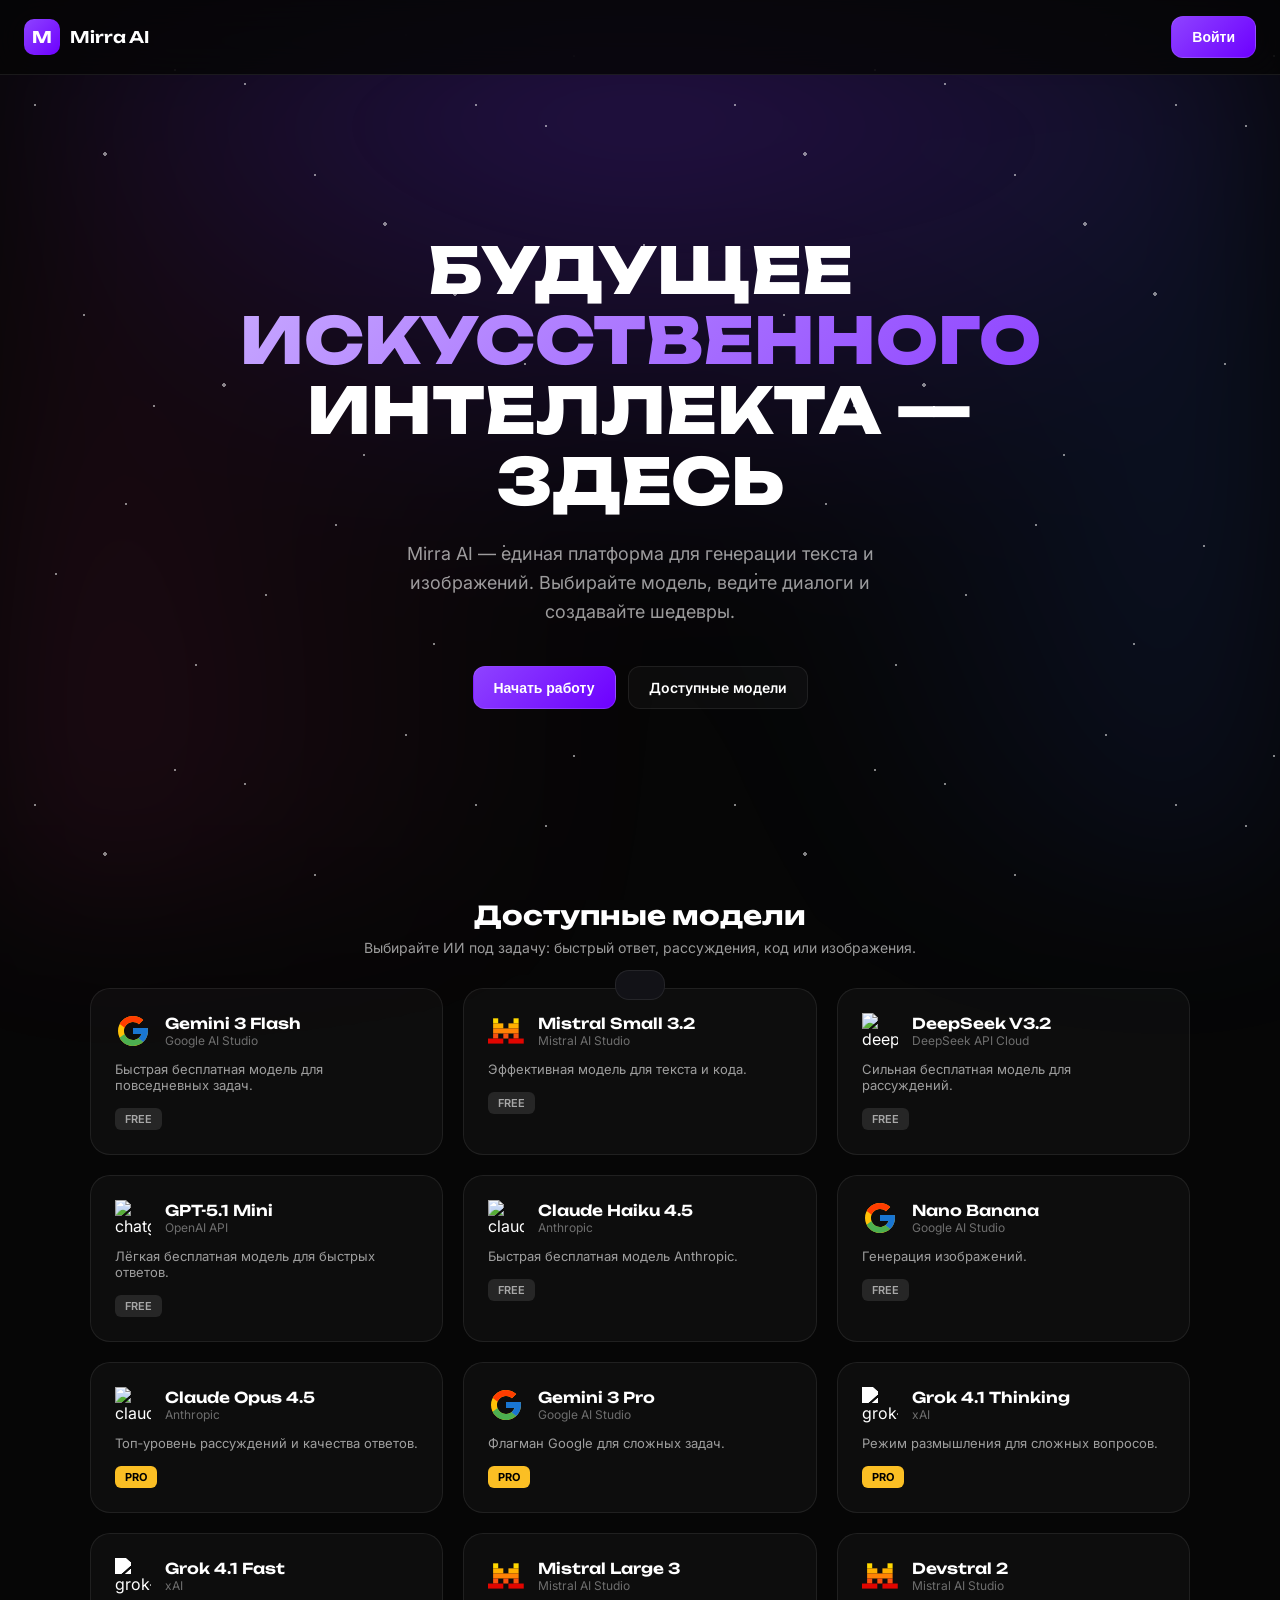
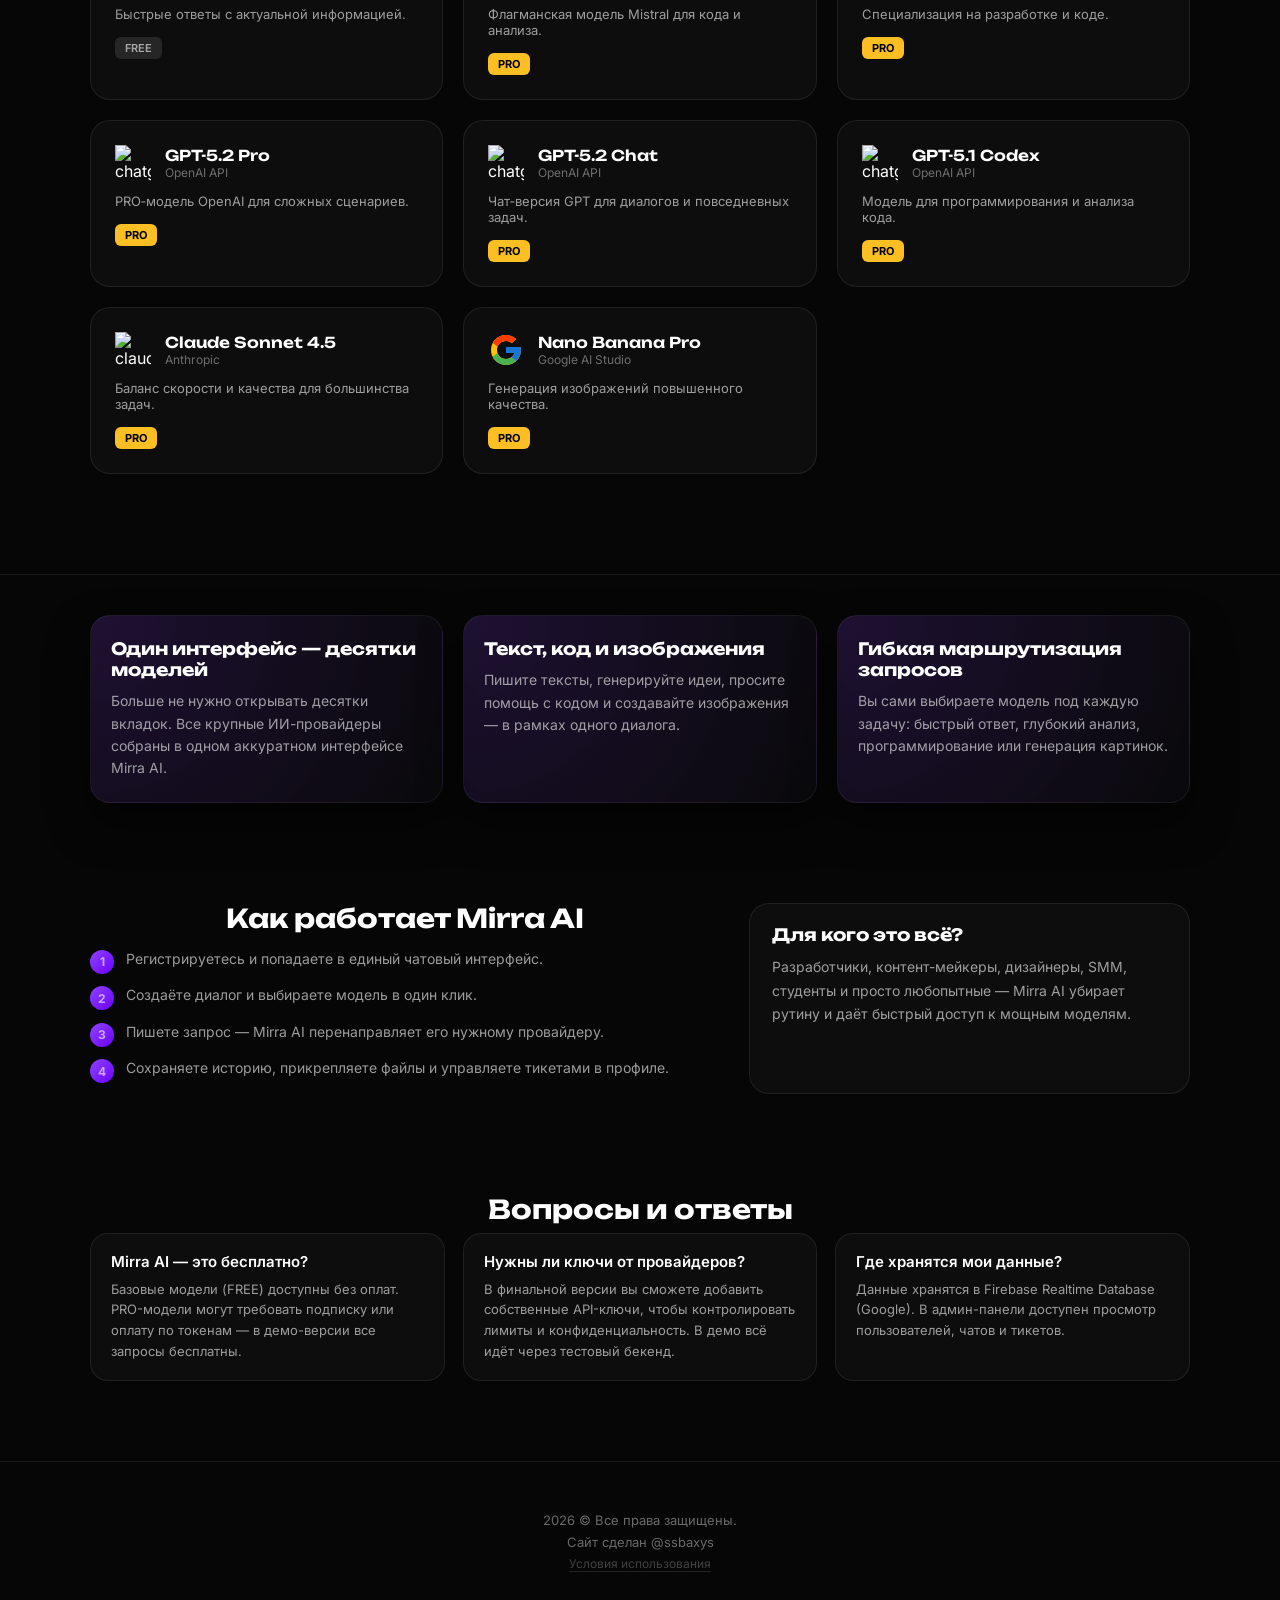
==== commit 8f909989: "1.6" ====
--- a/index.html
+++ b/index.html
@@ -136,6 +136,8 @@
 </head>
 
 <body>
+  <div class="star-background"></div>
+  <div class="nebula-background"></div>
   <nav class="landing-nav">
     <div class="logo">
       <div class="logo-icon">M</div>
--- a/styles.css
+++ b/styles.css
@@ -392,42 +392,61 @@
   justify-content: center;
   text-align: center;
   padding: 140px 24px 96px;
-  overflow: hidden;
-}
-
-/* Чёрный фон с фиолетовыми пульсациями */
-/* Cosmic Background */
-.landing-hero::before {
-  content: "";
-  position: absolute;
+}
+
+/* Global Cosmic Backgrounds */
+.star-background,
+.nebula-background {
+  position: fixed;
   inset: 0;
-  background:
-    radial-gradient(1px 1px at 10% 10%, #fff 100%, transparent),
-    radial-gradient(1px 1px at 20% 20%, #fff 100%, transparent),
-    radial-gradient(1px 1px at 30% 30%, #fff 100%, transparent),
-    radial-gradient(1px 1px at 40% 40%, #fff 100%, transparent),
-    radial-gradient(2px 2px at 50% 50%, #ffffff 100%, transparent),
-    radial-gradient(1px 1px at 60% 60%, #fff 100%, transparent),
-    radial-gradient(1px 1px at 70% 70%, #fff 100%, transparent),
-    radial-gradient(2px 2px at 80% 80%, #fff 100%, transparent),
-    radial-gradient(1px 1px at 90% 90%, #fff 100%, transparent);
-  background-size: 550px 550px;
-  opacity: 0.4;
-  z-index: -2;
-  animation: starsMove 100s linear infinite;
-}
-
-.landing-hero::after {
-  content: "";
-  position: absolute;
-  inset: 0;
+  pointer-events: none;
+  z-index: -1;
+}
+
+.star-background {
+  opacity: 0.5;
+  background-image:
+    radial-gradient(1px 1px at 5% 15%, #fff 100%, transparent),
+    radial-gradient(1px 1px at 12% 45%, #fff 100%, transparent),
+    radial-gradient(1.5px 1.5px at 18% 72%, #fff 100%, transparent),
+    radial-gradient(1px 1px at 25% 10%, #fff 100%, transparent),
+    radial-gradient(2px 2px at 32% 55%, #fff 100%, transparent),
+    radial-gradient(1px 1px at 38% 85%, #fff 100%, transparent),
+    radial-gradient(1px 1px at 45% 25%, #fff 100%, transparent),
+    radial-gradient(1.5px 1.5px at 52% 65%, #fff 100%, transparent),
+    radial-gradient(1px 1px at 58% 5%, #fff 100%, transparent),
+    radial-gradient(2px 2px at 65% 42%, #fff 100%, transparent),
+    radial-gradient(1px 1px at 72% 78%, #fff 100%, transparent),
+    radial-gradient(1px 1px at 78% 18%, #fff 100%, transparent),
+    radial-gradient(1.5px 1.5px at 85% 62%, #fff 100%, transparent),
+    radial-gradient(1px 1px at 92% 35%, #fff 100%, transparent),
+    radial-gradient(1px 1px at 97% 88%, #fff 100%, transparent),
+    /* Set 2 - varied density */
+    radial-gradient(1px 1px at 8% 82%, #fff 100%, transparent),
+    radial-gradient(2px 2px at 15% 22%, #fff 100%, transparent),
+    radial-gradient(1px 1px at 22% 58%, #fff 100%, transparent),
+    radial-gradient(1px 1px at 28% 95%, #fff 100%, transparent),
+    radial-gradient(1.5px 1.5px at 35% 12%, #fff 100%, transparent),
+    radial-gradient(1px 1px at 42% 48%, #fff 100%, transparent),
+    radial-gradient(1px 1px at 48% 75%, #fff 100%, transparent),
+    radial-gradient(2px 2px at 55% 32%, #fff 100%, transparent),
+    radial-gradient(1px 1px at 62% 92%, #fff 100%, transparent),
+    radial-gradient(1px 1px at 68% 15%, #fff 100%, transparent),
+    radial-gradient(1.5px 1.5px at 75% 52%, #fff 100%, transparent),
+    radial-gradient(1px 1px at 82% 8%, #fff 100%, transparent),
+    radial-gradient(1px 1px at 88% 38%, #fff 100%, transparent) !important;
+  background-size: 700px 700px;
+  animation: starsMove 150s linear infinite;
+}
+
+.nebula-background {
   background:
     radial-gradient(circle at 50% -20%, rgba(120, 50, 255, 0.4), transparent 60%),
     radial-gradient(circle at 120% 50%, rgba(50, 100, 255, 0.2), transparent 50%),
-    radial-gradient(circle at -20% 80%, rgba(255, 50, 150, 0.2), transparent 50%);
-  z-index: -1;
-  filter: blur(60px);
-  animation: nebulaPulse 10s ease-in-out infinite alternate;
+    radial-gradient(circle at -20% 80%, rgba(255, 50, 150, 0.15), transparent 50%);
+  filter: blur(80px);
+  animation: nebulaPulse 15s ease-in-out infinite alternate;
+  z-index: -2;
 }
 
 @keyframes starsMove {
@@ -1015,9 +1034,13 @@
   color: var(--danger);
 }
 
-/* ============ FOLDERS ============ */
 .folder-item {
-  /* ... */
+  margin-bottom: 8px;
+  border-radius: 12px;
+  background: rgba(142, 67, 255, 0.05);
+  border: 1px solid rgba(142, 67, 255, 0.1);
+  overflow: hidden;
+  transition: 0.2s;
 }
 
 /* God Mode Switch */
@@ -1053,13 +1076,6 @@
   box-shadow: 0 2px 8px rgba(142, 67, 255, 0.3);
 }
 
-margin-bottom: 8px;
-border-radius: 12px;
-background: rgba(142, 67, 255, 0.05);
-border: 1px solid rgba(142, 67, 255, 0.1);
-overflow: hidden;
-transition: 0.2s;
-}
 
 .folder-item.drag-over {
   border-color: var(--primary);
@@ -1553,6 +1569,7 @@
   font-size: 11px;
   line-height: 1.15;
   display: -webkit-box;
+  line-clamp: 2;
   -webkit-line-clamp: 2;
   -webkit-box-orient: vertical;
   overflow: hidden;
@@ -3381,4 +3398,13 @@
   background: rgba(142, 67, 255, 0.15) !important;
   color: #8e43ff !important;
   border-color: rgba(142, 67, 255, 0.3) !important;
-}+}
+@keyframes starsMove {
+  from { background-position: 0 0; }
+  to { background-position: 0 700px; }
+}
+
+@keyframes nebulaPulse {
+  0% { transform: scale(1) translate(0, 0); opacity: 0.8; }
+  100% { transform: scale(1.1) translate(2%, 2%); opacity: 1; }
+}
--- a/styles.css
+++ b/styles.css
@@ -392,42 +392,61 @@
   justify-content: center;
   text-align: center;
   padding: 140px 24px 96px;
-  overflow: hidden;
-}
-
-/* Чёрный фон с фиолетовыми пульсациями */
-/* Cosmic Background */
-.landing-hero::before {
-  content: "";
-  position: absolute;
+}
+
+/* Global Cosmic Backgrounds */
+.star-background,
+.nebula-background {
+  position: fixed;
   inset: 0;
-  background:
-    radial-gradient(1px 1px at 10% 10%, #fff 100%, transparent),
-    radial-gradient(1px 1px at 20% 20%, #fff 100%, transparent),
-    radial-gradient(1px 1px at 30% 30%, #fff 100%, transparent),
-    radial-gradient(1px 1px at 40% 40%, #fff 100%, transparent),
-    radial-gradient(2px 2px at 50% 50%, #ffffff 100%, transparent),
-    radial-gradient(1px 1px at 60% 60%, #fff 100%, transparent),
-    radial-gradient(1px 1px at 70% 70%, #fff 100%, transparent),
-    radial-gradient(2px 2px at 80% 80%, #fff 100%, transparent),
-    radial-gradient(1px 1px at 90% 90%, #fff 100%, transparent);
-  background-size: 550px 550px;
-  opacity: 0.4;
-  z-index: -2;
-  animation: starsMove 100s linear infinite;
-}
-
-.landing-hero::after {
-  content: "";
-  position: absolute;
-  inset: 0;
+  pointer-events: none;
+  z-index: -1;
+}
+
+.star-background {
+  opacity: 0.5;
+  background-image:
+    radial-gradient(1px 1px at 5% 15%, #fff 100%, transparent),
+    radial-gradient(1px 1px at 12% 45%, #fff 100%, transparent),
+    radial-gradient(1.5px 1.5px at 18% 72%, #fff 100%, transparent),
+    radial-gradient(1px 1px at 25% 10%, #fff 100%, transparent),
+    radial-gradient(2px 2px at 32% 55%, #fff 100%, transparent),
+    radial-gradient(1px 1px at 38% 85%, #fff 100%, transparent),
+    radial-gradient(1px 1px at 45% 25%, #fff 100%, transparent),
+    radial-gradient(1.5px 1.5px at 52% 65%, #fff 100%, transparent),
+    radial-gradient(1px 1px at 58% 5%, #fff 100%, transparent),
+    radial-gradient(2px 2px at 65% 42%, #fff 100%, transparent),
+    radial-gradient(1px 1px at 72% 78%, #fff 100%, transparent),
+    radial-gradient(1px 1px at 78% 18%, #fff 100%, transparent),
+    radial-gradient(1.5px 1.5px at 85% 62%, #fff 100%, transparent),
+    radial-gradient(1px 1px at 92% 35%, #fff 100%, transparent),
+    radial-gradient(1px 1px at 97% 88%, #fff 100%, transparent),
+    /* Set 2 - varied density */
+    radial-gradient(1px 1px at 8% 82%, #fff 100%, transparent),
+    radial-gradient(2px 2px at 15% 22%, #fff 100%, transparent),
+    radial-gradient(1px 1px at 22% 58%, #fff 100%, transparent),
+    radial-gradient(1px 1px at 28% 95%, #fff 100%, transparent),
+    radial-gradient(1.5px 1.5px at 35% 12%, #fff 100%, transparent),
+    radial-gradient(1px 1px at 42% 48%, #fff 100%, transparent),
+    radial-gradient(1px 1px at 48% 75%, #fff 100%, transparent),
+    radial-gradient(2px 2px at 55% 32%, #fff 100%, transparent),
+    radial-gradient(1px 1px at 62% 92%, #fff 100%, transparent),
+    radial-gradient(1px 1px at 68% 15%, #fff 100%, transparent),
+    radial-gradient(1.5px 1.5px at 75% 52%, #fff 100%, transparent),
+    radial-gradient(1px 1px at 82% 8%, #fff 100%, transparent),
+    radial-gradient(1px 1px at 88% 38%, #fff 100%, transparent) !important;
+  background-size: 700px 700px;
+  animation: starsMove 150s linear infinite;
+}
+
+.nebula-background {
   background:
     radial-gradient(circle at 50% -20%, rgba(120, 50, 255, 0.4), transparent 60%),
     radial-gradient(circle at 120% 50%, rgba(50, 100, 255, 0.2), transparent 50%),
-    radial-gradient(circle at -20% 80%, rgba(255, 50, 150, 0.2), transparent 50%);
-  z-index: -1;
-  filter: blur(60px);
-  animation: nebulaPulse 10s ease-in-out infinite alternate;
+    radial-gradient(circle at -20% 80%, rgba(255, 50, 150, 0.15), transparent 50%);
+  filter: blur(80px);
+  animation: nebulaPulse 15s ease-in-out infinite alternate;
+  z-index: -2;
 }
 
 @keyframes starsMove {
@@ -1015,9 +1034,13 @@
   color: var(--danger);
 }
 
-/* ============ FOLDERS ============ */
 .folder-item {
-  /* ... */
+  margin-bottom: 8px;
+  border-radius: 12px;
+  background: rgba(142, 67, 255, 0.05);
+  border: 1px solid rgba(142, 67, 255, 0.1);
+  overflow: hidden;
+  transition: 0.2s;
 }
 
 /* God Mode Switch */
@@ -1053,13 +1076,6 @@
   box-shadow: 0 2px 8px rgba(142, 67, 255, 0.3);
 }
 
-margin-bottom: 8px;
-border-radius: 12px;
-background: rgba(142, 67, 255, 0.05);
-border: 1px solid rgba(142, 67, 255, 0.1);
-overflow: hidden;
-transition: 0.2s;
-}
 
 .folder-item.drag-over {
   border-color: var(--primary);
@@ -1553,6 +1569,7 @@
   font-size: 11px;
   line-height: 1.15;
   display: -webkit-box;
+  line-clamp: 2;
   -webkit-line-clamp: 2;
   -webkit-box-orient: vertical;
   overflow: hidden;
@@ -3381,4 +3398,13 @@
   background: rgba(142, 67, 255, 0.15) !important;
   color: #8e43ff !important;
   border-color: rgba(142, 67, 255, 0.3) !important;
-}+}
+@keyframes starsMove {
+  from { background-position: 0 0; }
+  to { background-position: 0 700px; }
+}
+
+@keyframes nebulaPulse {
+  0% { transform: scale(1) translate(0, 0); opacity: 0.8; }
+  100% { transform: scale(1.1) translate(2%, 2%); opacity: 1; }
+}
--- a/styles.css
+++ b/styles.css
@@ -392,42 +392,61 @@
   justify-content: center;
   text-align: center;
   padding: 140px 24px 96px;
-  overflow: hidden;
-}
-
-/* Чёрный фон с фиолетовыми пульсациями */
-/* Cosmic Background */
-.landing-hero::before {
-  content: "";
-  position: absolute;
+}
+
+/* Global Cosmic Backgrounds */
+.star-background,
+.nebula-background {
+  position: fixed;
   inset: 0;
-  background:
-    radial-gradient(1px 1px at 10% 10%, #fff 100%, transparent),
-    radial-gradient(1px 1px at 20% 20%, #fff 100%, transparent),
-    radial-gradient(1px 1px at 30% 30%, #fff 100%, transparent),
-    radial-gradient(1px 1px at 40% 40%, #fff 100%, transparent),
-    radial-gradient(2px 2px at 50% 50%, #ffffff 100%, transparent),
-    radial-gradient(1px 1px at 60% 60%, #fff 100%, transparent),
-    radial-gradient(1px 1px at 70% 70%, #fff 100%, transparent),
-    radial-gradient(2px 2px at 80% 80%, #fff 100%, transparent),
-    radial-gradient(1px 1px at 90% 90%, #fff 100%, transparent);
-  background-size: 550px 550px;
-  opacity: 0.4;
-  z-index: -2;
-  animation: starsMove 100s linear infinite;
-}
-
-.landing-hero::after {
-  content: "";
-  position: absolute;
-  inset: 0;
+  pointer-events: none;
+  z-index: -1;
+}
+
+.star-background {
+  opacity: 0.5;
+  background-image:
+    radial-gradient(1px 1px at 5% 15%, #fff 100%, transparent),
+    radial-gradient(1px 1px at 12% 45%, #fff 100%, transparent),
+    radial-gradient(1.5px 1.5px at 18% 72%, #fff 100%, transparent),
+    radial-gradient(1px 1px at 25% 10%, #fff 100%, transparent),
+    radial-gradient(2px 2px at 32% 55%, #fff 100%, transparent),
+    radial-gradient(1px 1px at 38% 85%, #fff 100%, transparent),
+    radial-gradient(1px 1px at 45% 25%, #fff 100%, transparent),
+    radial-gradient(1.5px 1.5px at 52% 65%, #fff 100%, transparent),
+    radial-gradient(1px 1px at 58% 5%, #fff 100%, transparent),
+    radial-gradient(2px 2px at 65% 42%, #fff 100%, transparent),
+    radial-gradient(1px 1px at 72% 78%, #fff 100%, transparent),
+    radial-gradient(1px 1px at 78% 18%, #fff 100%, transparent),
+    radial-gradient(1.5px 1.5px at 85% 62%, #fff 100%, transparent),
+    radial-gradient(1px 1px at 92% 35%, #fff 100%, transparent),
+    radial-gradient(1px 1px at 97% 88%, #fff 100%, transparent),
+    /* Set 2 - varied density */
+    radial-gradient(1px 1px at 8% 82%, #fff 100%, transparent),
+    radial-gradient(2px 2px at 15% 22%, #fff 100%, transparent),
+    radial-gradient(1px 1px at 22% 58%, #fff 100%, transparent),
+    radial-gradient(1px 1px at 28% 95%, #fff 100%, transparent),
+    radial-gradient(1.5px 1.5px at 35% 12%, #fff 100%, transparent),
+    radial-gradient(1px 1px at 42% 48%, #fff 100%, transparent),
+    radial-gradient(1px 1px at 48% 75%, #fff 100%, transparent),
+    radial-gradient(2px 2px at 55% 32%, #fff 100%, transparent),
+    radial-gradient(1px 1px at 62% 92%, #fff 100%, transparent),
+    radial-gradient(1px 1px at 68% 15%, #fff 100%, transparent),
+    radial-gradient(1.5px 1.5px at 75% 52%, #fff 100%, transparent),
+    radial-gradient(1px 1px at 82% 8%, #fff 100%, transparent),
+    radial-gradient(1px 1px at 88% 38%, #fff 100%, transparent) !important;
+  background-size: 700px 700px;
+  animation: starsMove 150s linear infinite;
+}
+
+.nebula-background {
   background:
     radial-gradient(circle at 50% -20%, rgba(120, 50, 255, 0.4), transparent 60%),
     radial-gradient(circle at 120% 50%, rgba(50, 100, 255, 0.2), transparent 50%),
-    radial-gradient(circle at -20% 80%, rgba(255, 50, 150, 0.2), transparent 50%);
-  z-index: -1;
-  filter: blur(60px);
-  animation: nebulaPulse 10s ease-in-out infinite alternate;
+    radial-gradient(circle at -20% 80%, rgba(255, 50, 150, 0.15), transparent 50%);
+  filter: blur(80px);
+  animation: nebulaPulse 15s ease-in-out infinite alternate;
+  z-index: -2;
 }
 
 @keyframes starsMove {
@@ -1015,9 +1034,13 @@
   color: var(--danger);
 }
 
-/* ============ FOLDERS ============ */
 .folder-item {
-  /* ... */
+  margin-bottom: 8px;
+  border-radius: 12px;
+  background: rgba(142, 67, 255, 0.05);
+  border: 1px solid rgba(142, 67, 255, 0.1);
+  overflow: hidden;
+  transition: 0.2s;
 }
 
 /* God Mode Switch */
@@ -1053,13 +1076,6 @@
   box-shadow: 0 2px 8px rgba(142, 67, 255, 0.3);
 }
 
-margin-bottom: 8px;
-border-radius: 12px;
-background: rgba(142, 67, 255, 0.05);
-border: 1px solid rgba(142, 67, 255, 0.1);
-overflow: hidden;
-transition: 0.2s;
-}
 
 .folder-item.drag-over {
   border-color: var(--primary);
@@ -1553,6 +1569,7 @@
   font-size: 11px;
   line-height: 1.15;
   display: -webkit-box;
+  line-clamp: 2;
   -webkit-line-clamp: 2;
   -webkit-box-orient: vertical;
   overflow: hidden;
@@ -3381,4 +3398,13 @@
   background: rgba(142, 67, 255, 0.15) !important;
   color: #8e43ff !important;
   border-color: rgba(142, 67, 255, 0.3) !important;
-}+}
+@keyframes starsMove {
+  from { background-position: 0 0; }
+  to { background-position: 0 700px; }
+}
+
+@keyframes nebulaPulse {
+  0% { transform: scale(1) translate(0, 0); opacity: 0.8; }
+  100% { transform: scale(1.1) translate(2%, 2%); opacity: 1; }
+}
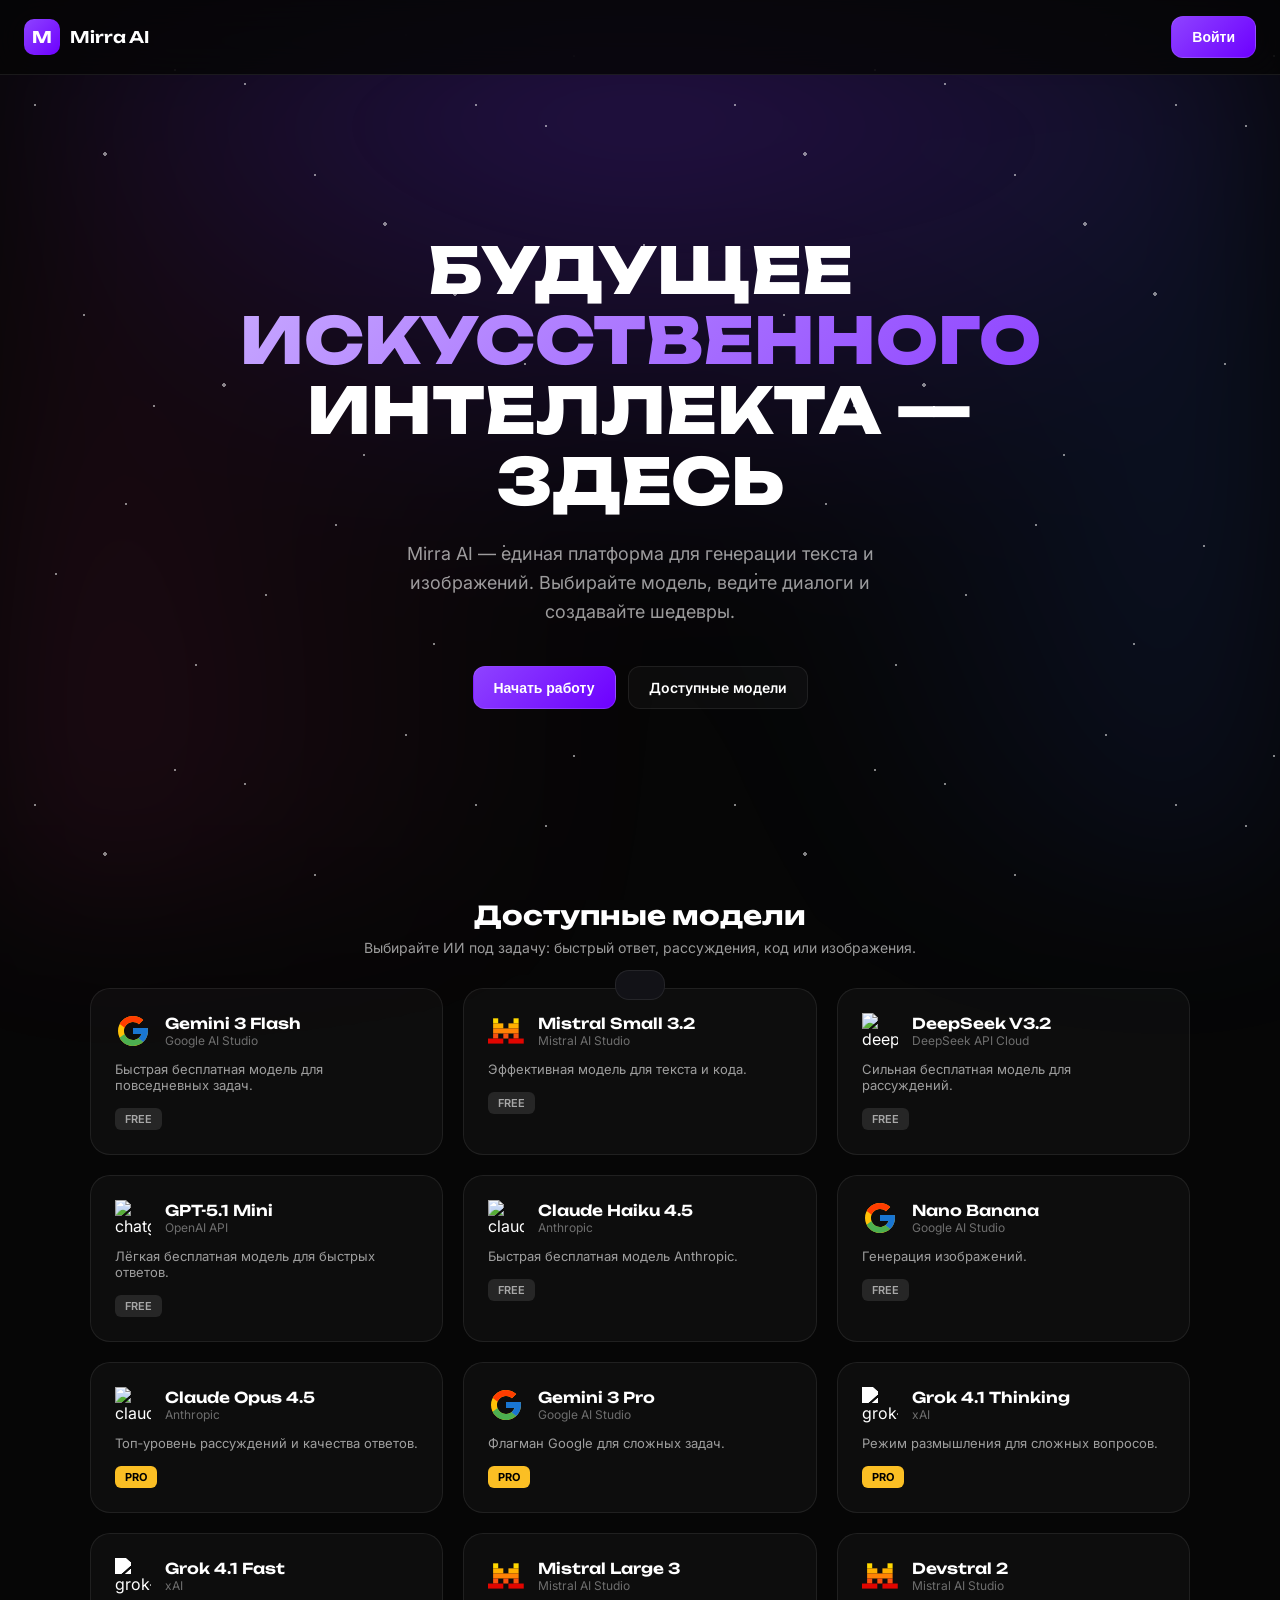
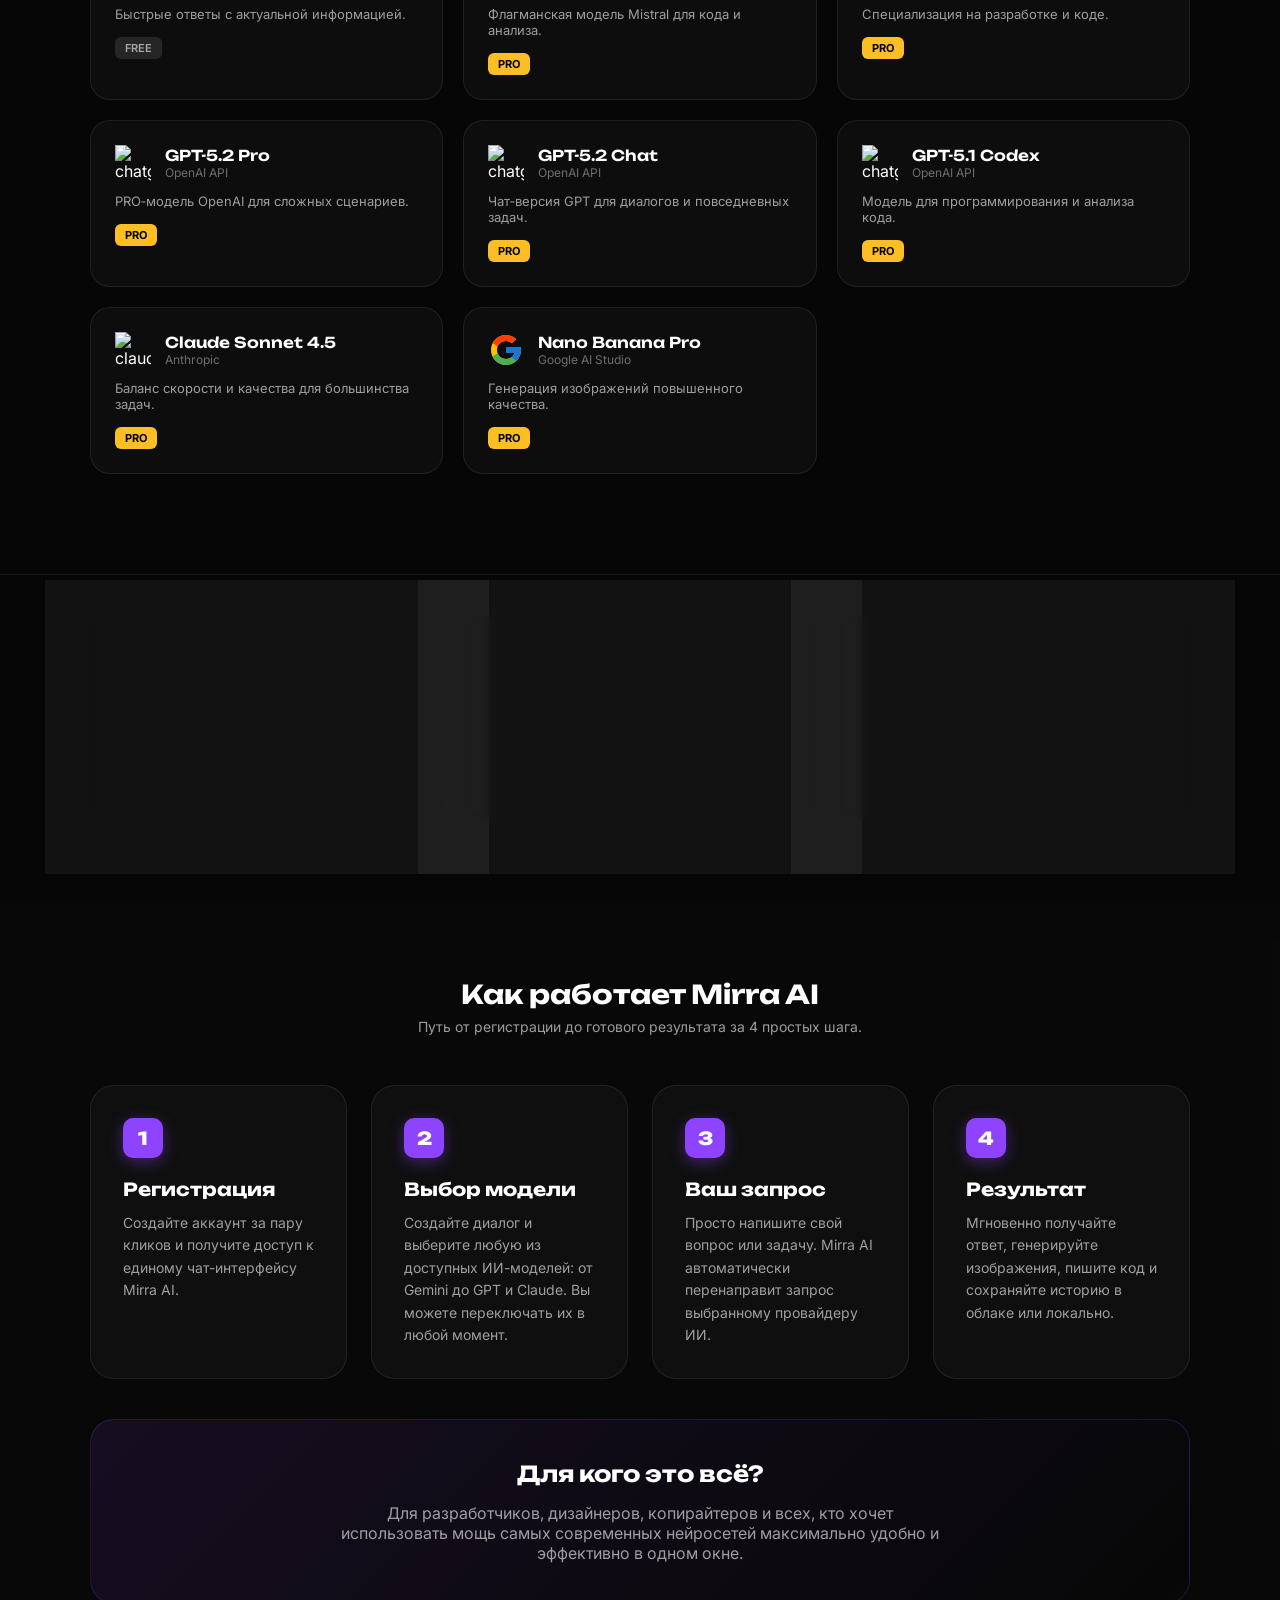
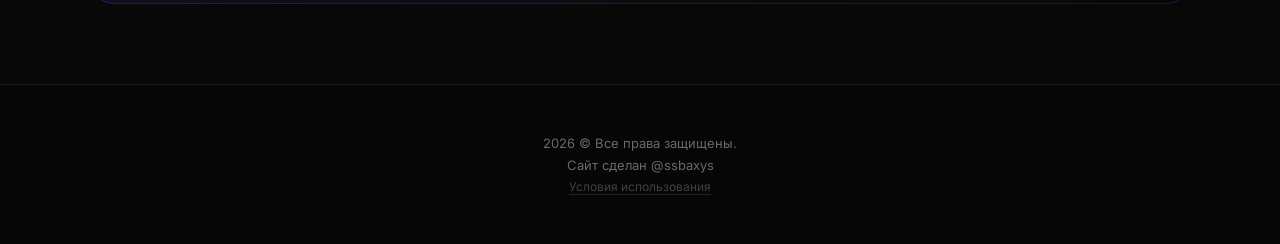
==== commit 78b1123f: "1.7" ====
--- a/index.html
+++ b/index.html
@@ -474,44 +474,46 @@
   </section>
 
   <section class="how-section">
-    <div class="how-grid">
-      <div>
+    <div class="how-container">
+      <div class="how-header">
         <h2 class="section-title font-unbounded">Как работает Mirra AI</h2>
-        <ol class="how-list">
-          <li>Регистрируетесь и попадаете в единый чатовый интерфейс.</li>
-          <li>Создаёте диалог и выбираете модель в один клик.</li>
-          <li>Пишете запрос &mdash; Mirra AI перенаправляет его нужному провайдеру.</li>
-          <li>Сохраняете историю, прикрепляете файлы и управляете тикетами в профиле.</li>
-        </ol>
-      </div>
-      <div class="how-card">
+        <p class="section-subtitle">Путь от регистрации до готового результата за 4 простых шага.</p>
+      </div>
+
+      <div class="how-steps-grid">
+        <div class="how-step-card">
+          <div class="how-step-number">1</div>
+          <h3>Регистрация</h3>
+          <p>Создайте аккаунт за пару кликов и получите доступ к единому чат-интерфейсу Mirra AI.</p>
+        </div>
+        <div class="how-step-card">
+          <div class="how-step-number">2</div>
+          <h3>Выбор модели</h3>
+          <p>Создайте диалог и выберите любую из доступных ИИ-моделей: от Gemini до GPT и Claude. Вы можете переключать
+            их в любой момент.</p>
+        </div>
+        <div class="how-step-card">
+          <div class="how-step-number">3</div>
+          <h3>Ваш запрос</h3>
+          <p>Просто напишите свой вопрос или задачу. Mirra AI автоматически перенаправит запрос выбранному провайдеру
+            ИИ.</p>
+        </div>
+        <div class="how-step-card">
+          <div class="how-step-number">4</div>
+          <h3>Результат</h3>
+          <p>Мгновенно получайте ответ, генерируйте изображения, пишите код и сохраняйте историю в облаке или локально.
+          </p>
+        </div>
+      </div>
+
+      <div class="how-footer-card">
         <h3>Для кого это всё?</h3>
-        <p>Разработчики, контент-мейкеры, дизайнеры, SMM, студенты и просто любопытные &mdash; Mirra AI убирает рутину и
-          даёт быстрый доступ к мощным моделям.</p>
+        <p>Для разработчиков, дизайнеров, копирайтеров и всех, кто хочет использовать мощь самых современных нейросетей
+          максимально удобно и эффективно в одном окне.</p>
       </div>
     </div>
   </section>
 
-  <section class="faq-section">
-    <h2 class="section-title font-unbounded">Вопросы и ответы</h2>
-    <div class="faq-grid">
-      <div class="faq-item">
-        <h3>Mirra AI &mdash; это бесплатно?</h3>
-        <p>Базовые модели (FREE) доступны без оплат. PRO-модели могут требовать подписку или оплату по токенам &mdash; в
-          демо-версии все запросы бесплатны.</p>
-      </div>
-      <div class="faq-item">
-        <h3>Нужны ли ключи от провайдеров?</h3>
-        <p>В финальной версии вы сможете добавить собственные API-ключи, чтобы контролировать лимиты и
-          конфиденциальность. В демо всё идёт через тестовый бекенд.</p>
-      </div>
-      <div class="faq-item">
-        <h3>Где хранятся мои данные?</h3>
-        <p>Данные хранятся в Firebase Realtime Database (Google). В админ-панели доступен просмотр пользователей, чатов
-          и тикетов.</p>
-      </div>
-    </div>
-  </section>
 
   <footer class="landing-footer">
     <div>2026 © Все права защищены.</div>
--- a/styles.css
+++ b/styles.css
@@ -642,12 +642,20 @@
 }
 
 .feature-card {
-  background: radial-gradient(circle at top left, rgba(142, 67, 255, 0.18), rgba(10, 10, 12, 0.9));
+  background: rgba(255, 255, 255, 0.05);
   border-radius: 20px;
-  border: 1px solid rgba(255, 255, 255, 0.06);
-  padding: 22px 20px;
-  box-shadow: 0 20px 40px rgba(0, 0, 0, 0.5);
-  transition: transform 0.25s ease, box-shadow 0.25s ease, border-color 0.25s ease;
+  border: 1px solid rgba(255, 255, 255, 0.08);
+  padding: 30px 24px;
+  box-shadow: 0 10px 30px rgba(0, 0, 0, 0.4);
+  transition: transform 0.25s ease, box-shadow 0.25s ease, border-color 0.25s ease, background 0.25s ease;
+  backdrop-filter: blur(4px);
+}
+
+.feature-card:hover {
+  transform: translateY(-5px);
+  border-color: rgba(255, 255, 255, 0.2);
+  background: rgba(255, 255, 255, 0.08);
+  box-shadow: 0 20px 50px rgba(0, 0, 0, 0.6);
 }
 
 .feature-card h3 {
@@ -662,80 +670,89 @@
   line-height: 1.6;
 }
 
-.feature-card:hover {
-  transform: translateY(-4px);
-  border-color: rgba(142, 67, 255, 0.4);
-  box-shadow: 0 28px 60px rgba(0, 0, 0, 0.7);
-}
-
-/* How it works section */
+/* How it works section - modern cards */
 .how-section {
-  padding: 20px 24px 80px;
-}
-
-.how-grid {
+  padding: 80px 24px;
+  background: rgba(255, 255, 255, 0.01);
+}
+
+.how-container {
   max-width: 1100px;
   margin: 0 auto;
+}
+
+.how-header {
+  text-align: center;
+  margin-bottom: 50px;
+}
+
+.how-steps-grid {
   display: grid;
-  grid-template-columns: minmax(0, 2fr) minmax(0, 1.4fr);
-  gap: 28px;
-}
-
-@media (max-width: 900px) {
-  .how-grid {
-    grid-template-columns: minmax(0, 1fr);
-  }
-}
-
-.how-list {
-  margin-top: 14px;
-  list-style: none;
-  counter-reset: howstep;
-}
-
-.how-list li {
+  grid-template-columns: repeat(auto-fit, minmax(240px, 1fr));
+  gap: 24px;
+}
+
+.how-step-card {
+  background: var(--surface);
+  border: 1px solid var(--border);
+  border-radius: 24px;
+  padding: 32px;
   position: relative;
-  padding-left: 36px;
-  margin-bottom: 14px;
+  transition: 0.3s;
+}
+
+.how-step-card:hover {
+  border-color: var(--primary);
+  background: rgba(142, 67, 255, 0.03);
+  transform: scale(1.02);
+}
+
+.how-step-number {
+  width: 40px;
+  height: 40px;
+  background: var(--primary);
+  border-radius: 10px;
+  display: flex;
+  align-items: center;
+  justify-content: center;
+  font-weight: 800;
+  font-family: 'Unbounded', sans-serif;
+  font-size: 18px;
+  margin-bottom: 20px;
+  box-shadow: 0 4px 15px rgba(142, 67, 255, 0.4);
+}
+
+.how-step-card h3 {
+  font-family: 'Unbounded', sans-serif;
+  font-size: 18px;
+  margin-bottom: 12px;
+}
+
+.how-step-card p {
   font-size: 14px;
   color: var(--text-secondary);
   line-height: 1.6;
 }
 
-.how-list li::before {
-  counter-increment: howstep;
-  content: counter(howstep);
-  position: absolute;
-  left: 0;
-  top: 2px;
-  width: 24px;
-  height: 24px;
-  border-radius: 999px;
-  background: linear-gradient(135deg, var(--primary), var(--primary-dark));
-  display: flex;
-  align-items: center;
-  justify-content: center;
-  font-size: 12px;
-  font-weight: 700;
-}
-
-.how-card {
-  background: var(--surface);
-  border-radius: 20px;
-  border: 1px solid var(--border);
-  padding: 20px 22px;
-}
-
-.how-card h3 {
+.how-footer-card {
+  margin-top: 40px;
+  background: linear-gradient(135deg, rgba(142, 67, 255, 0.1), rgba(0, 0, 0, 0));
+  border: 1px solid rgba(142, 67, 255, 0.2);
+  border-radius: 24px;
+  padding: 40px;
+  text-align: center;
+}
+
+.how-footer-card h3 {
   font-family: 'Unbounded', sans-serif;
-  font-size: 17px;
-  margin-bottom: 10px;
-}
-
-.how-card p {
-  font-size: 14px;
+  font-size: 22px;
+  margin-bottom: 16px;
+}
+
+.how-footer-card p {
+  max-width: 600px;
+  margin: 0 auto;
   color: var(--text-secondary);
-  line-height: 1.7;
 }
 
 /* FAQ section */
@@ -1703,6 +1720,29 @@
   line-height: 1.6;
   max-width: 100%;
   overflow-wrap: anywhere;
+  position: relative;
+}
+
+.typewriter-cursor {
+  display: inline-block;
+  width: 8px;
+  height: 14px;
+  background: var(--primary);
+  margin-left: 4px;
+  vertical-align: middle;
+  animation: blink 0.8s step-end infinite;
+}
+
+@keyframes blink {
+
+  from,
+  to {
+    opacity: 1;
+  }
+
+  50% {
+    opacity: 0;
+  }
 }
 
 .message.user .message-text {
@@ -3399,12 +3439,25 @@
   color: #8e43ff !important;
   border-color: rgba(142, 67, 255, 0.3) !important;
 }
+
 @keyframes starsMove {
-  from { background-position: 0 0; }
-  to { background-position: 0 700px; }
+  from {
+    background-position: 0 0;
+  }
+
+  to {
+    background-position: 0 700px;
+  }
 }
 
 @keyframes nebulaPulse {
-  0% { transform: scale(1) translate(0, 0); opacity: 0.8; }
-  100% { transform: scale(1.1) translate(2%, 2%); opacity: 1; }
-}
+  0% {
+    transform: scale(1) translate(0, 0);
+    opacity: 0.8;
+  }
+
+  100% {
+    transform: scale(1.1) translate(2%, 2%);
+    opacity: 1;
+  }
+}
--- a/styles.css
+++ b/styles.css
@@ -642,12 +642,20 @@
 }
 
 .feature-card {
-  background: radial-gradient(circle at top left, rgba(142, 67, 255, 0.18), rgba(10, 10, 12, 0.9));
+  background: rgba(255, 255, 255, 0.05);
   border-radius: 20px;
-  border: 1px solid rgba(255, 255, 255, 0.06);
-  padding: 22px 20px;
-  box-shadow: 0 20px 40px rgba(0, 0, 0, 0.5);
-  transition: transform 0.25s ease, box-shadow 0.25s ease, border-color 0.25s ease;
+  border: 1px solid rgba(255, 255, 255, 0.08);
+  padding: 30px 24px;
+  box-shadow: 0 10px 30px rgba(0, 0, 0, 0.4);
+  transition: transform 0.25s ease, box-shadow 0.25s ease, border-color 0.25s ease, background 0.25s ease;
+  backdrop-filter: blur(4px);
+}
+
+.feature-card:hover {
+  transform: translateY(-5px);
+  border-color: rgba(255, 255, 255, 0.2);
+  background: rgba(255, 255, 255, 0.08);
+  box-shadow: 0 20px 50px rgba(0, 0, 0, 0.6);
 }
 
 .feature-card h3 {
@@ -662,80 +670,89 @@
   line-height: 1.6;
 }
 
-.feature-card:hover {
-  transform: translateY(-4px);
-  border-color: rgba(142, 67, 255, 0.4);
-  box-shadow: 0 28px 60px rgba(0, 0, 0, 0.7);
-}
-
-/* How it works section */
+/* How it works section - modern cards */
 .how-section {
-  padding: 20px 24px 80px;
-}
-
-.how-grid {
+  padding: 80px 24px;
+  background: rgba(255, 255, 255, 0.01);
+}
+
+.how-container {
   max-width: 1100px;
   margin: 0 auto;
+}
+
+.how-header {
+  text-align: center;
+  margin-bottom: 50px;
+}
+
+.how-steps-grid {
   display: grid;
-  grid-template-columns: minmax(0, 2fr) minmax(0, 1.4fr);
-  gap: 28px;
-}
-
-@media (max-width: 900px) {
-  .how-grid {
-    grid-template-columns: minmax(0, 1fr);
-  }
-}
-
-.how-list {
-  margin-top: 14px;
-  list-style: none;
-  counter-reset: howstep;
-}
-
-.how-list li {
+  grid-template-columns: repeat(auto-fit, minmax(240px, 1fr));
+  gap: 24px;
+}
+
+.how-step-card {
+  background: var(--surface);
+  border: 1px solid var(--border);
+  border-radius: 24px;
+  padding: 32px;
   position: relative;
-  padding-left: 36px;
-  margin-bottom: 14px;
+  transition: 0.3s;
+}
+
+.how-step-card:hover {
+  border-color: var(--primary);
+  background: rgba(142, 67, 255, 0.03);
+  transform: scale(1.02);
+}
+
+.how-step-number {
+  width: 40px;
+  height: 40px;
+  background: var(--primary);
+  border-radius: 10px;
+  display: flex;
+  align-items: center;
+  justify-content: center;
+  font-weight: 800;
+  font-family: 'Unbounded', sans-serif;
+  font-size: 18px;
+  margin-bottom: 20px;
+  box-shadow: 0 4px 15px rgba(142, 67, 255, 0.4);
+}
+
+.how-step-card h3 {
+  font-family: 'Unbounded', sans-serif;
+  font-size: 18px;
+  margin-bottom: 12px;
+}
+
+.how-step-card p {
   font-size: 14px;
   color: var(--text-secondary);
   line-height: 1.6;
 }
 
-.how-list li::before {
-  counter-increment: howstep;
-  content: counter(howstep);
-  position: absolute;
-  left: 0;
-  top: 2px;
-  width: 24px;
-  height: 24px;
-  border-radius: 999px;
-  background: linear-gradient(135deg, var(--primary), var(--primary-dark));
-  display: flex;
-  align-items: center;
-  justify-content: center;
-  font-size: 12px;
-  font-weight: 700;
-}
-
-.how-card {
-  background: var(--surface);
-  border-radius: 20px;
-  border: 1px solid var(--border);
-  padding: 20px 22px;
-}
-
-.how-card h3 {
+.how-footer-card {
+  margin-top: 40px;
+  background: linear-gradient(135deg, rgba(142, 67, 255, 0.1), rgba(0, 0, 0, 0));
+  border: 1px solid rgba(142, 67, 255, 0.2);
+  border-radius: 24px;
+  padding: 40px;
+  text-align: center;
+}
+
+.how-footer-card h3 {
   font-family: 'Unbounded', sans-serif;
-  font-size: 17px;
-  margin-bottom: 10px;
-}
-
-.how-card p {
-  font-size: 14px;
+  font-size: 22px;
+  margin-bottom: 16px;
+}
+
+.how-footer-card p {
+  max-width: 600px;
+  margin: 0 auto;
   color: var(--text-secondary);
-  line-height: 1.7;
 }
 
 /* FAQ section */
@@ -1703,6 +1720,29 @@
   line-height: 1.6;
   max-width: 100%;
   overflow-wrap: anywhere;
+  position: relative;
+}
+
+.typewriter-cursor {
+  display: inline-block;
+  width: 8px;
+  height: 14px;
+  background: var(--primary);
+  margin-left: 4px;
+  vertical-align: middle;
+  animation: blink 0.8s step-end infinite;
+}
+
+@keyframes blink {
+
+  from,
+  to {
+    opacity: 1;
+  }
+
+  50% {
+    opacity: 0;
+  }
 }
 
 .message.user .message-text {
@@ -3399,12 +3439,25 @@
   color: #8e43ff !important;
   border-color: rgba(142, 67, 255, 0.3) !important;
 }
+
 @keyframes starsMove {
-  from { background-position: 0 0; }
-  to { background-position: 0 700px; }
+  from {
+    background-position: 0 0;
+  }
+
+  to {
+    background-position: 0 700px;
+  }
 }
 
 @keyframes nebulaPulse {
-  0% { transform: scale(1) translate(0, 0); opacity: 0.8; }
-  100% { transform: scale(1.1) translate(2%, 2%); opacity: 1; }
-}
+  0% {
+    transform: scale(1) translate(0, 0);
+    opacity: 0.8;
+  }
+
+  100% {
+    transform: scale(1.1) translate(2%, 2%);
+    opacity: 1;
+  }
+}
--- a/styles.css
+++ b/styles.css
@@ -642,12 +642,20 @@
 }
 
 .feature-card {
-  background: radial-gradient(circle at top left, rgba(142, 67, 255, 0.18), rgba(10, 10, 12, 0.9));
+  background: rgba(255, 255, 255, 0.05);
   border-radius: 20px;
-  border: 1px solid rgba(255, 255, 255, 0.06);
-  padding: 22px 20px;
-  box-shadow: 0 20px 40px rgba(0, 0, 0, 0.5);
-  transition: transform 0.25s ease, box-shadow 0.25s ease, border-color 0.25s ease;
+  border: 1px solid rgba(255, 255, 255, 0.08);
+  padding: 30px 24px;
+  box-shadow: 0 10px 30px rgba(0, 0, 0, 0.4);
+  transition: transform 0.25s ease, box-shadow 0.25s ease, border-color 0.25s ease, background 0.25s ease;
+  backdrop-filter: blur(4px);
+}
+
+.feature-card:hover {
+  transform: translateY(-5px);
+  border-color: rgba(255, 255, 255, 0.2);
+  background: rgba(255, 255, 255, 0.08);
+  box-shadow: 0 20px 50px rgba(0, 0, 0, 0.6);
 }
 
 .feature-card h3 {
@@ -662,80 +670,89 @@
   line-height: 1.6;
 }
 
-.feature-card:hover {
-  transform: translateY(-4px);
-  border-color: rgba(142, 67, 255, 0.4);
-  box-shadow: 0 28px 60px rgba(0, 0, 0, 0.7);
-}
-
-/* How it works section */
+/* How it works section - modern cards */
 .how-section {
-  padding: 20px 24px 80px;
-}
-
-.how-grid {
+  padding: 80px 24px;
+  background: rgba(255, 255, 255, 0.01);
+}
+
+.how-container {
   max-width: 1100px;
   margin: 0 auto;
+}
+
+.how-header {
+  text-align: center;
+  margin-bottom: 50px;
+}
+
+.how-steps-grid {
   display: grid;
-  grid-template-columns: minmax(0, 2fr) minmax(0, 1.4fr);
-  gap: 28px;
-}
-
-@media (max-width: 900px) {
-  .how-grid {
-    grid-template-columns: minmax(0, 1fr);
-  }
-}
-
-.how-list {
-  margin-top: 14px;
-  list-style: none;
-  counter-reset: howstep;
-}
-
-.how-list li {
+  grid-template-columns: repeat(auto-fit, minmax(240px, 1fr));
+  gap: 24px;
+}
+
+.how-step-card {
+  background: var(--surface);
+  border: 1px solid var(--border);
+  border-radius: 24px;
+  padding: 32px;
   position: relative;
-  padding-left: 36px;
-  margin-bottom: 14px;
+  transition: 0.3s;
+}
+
+.how-step-card:hover {
+  border-color: var(--primary);
+  background: rgba(142, 67, 255, 0.03);
+  transform: scale(1.02);
+}
+
+.how-step-number {
+  width: 40px;
+  height: 40px;
+  background: var(--primary);
+  border-radius: 10px;
+  display: flex;
+  align-items: center;
+  justify-content: center;
+  font-weight: 800;
+  font-family: 'Unbounded', sans-serif;
+  font-size: 18px;
+  margin-bottom: 20px;
+  box-shadow: 0 4px 15px rgba(142, 67, 255, 0.4);
+}
+
+.how-step-card h3 {
+  font-family: 'Unbounded', sans-serif;
+  font-size: 18px;
+  margin-bottom: 12px;
+}
+
+.how-step-card p {
   font-size: 14px;
   color: var(--text-secondary);
   line-height: 1.6;
 }
 
-.how-list li::before {
-  counter-increment: howstep;
-  content: counter(howstep);
-  position: absolute;
-  left: 0;
-  top: 2px;
-  width: 24px;
-  height: 24px;
-  border-radius: 999px;
-  background: linear-gradient(135deg, var(--primary), var(--primary-dark));
-  display: flex;
-  align-items: center;
-  justify-content: center;
-  font-size: 12px;
-  font-weight: 700;
-}
-
-.how-card {
-  background: var(--surface);
-  border-radius: 20px;
-  border: 1px solid var(--border);
-  padding: 20px 22px;
-}
-
-.how-card h3 {
+.how-footer-card {
+  margin-top: 40px;
+  background: linear-gradient(135deg, rgba(142, 67, 255, 0.1), rgba(0, 0, 0, 0));
+  border: 1px solid rgba(142, 67, 255, 0.2);
+  border-radius: 24px;
+  padding: 40px;
+  text-align: center;
+}
+
+.how-footer-card h3 {
   font-family: 'Unbounded', sans-serif;
-  font-size: 17px;
-  margin-bottom: 10px;
-}
-
-.how-card p {
-  font-size: 14px;
+  font-size: 22px;
+  margin-bottom: 16px;
+}
+
+.how-footer-card p {
+  max-width: 600px;
+  margin: 0 auto;
   color: var(--text-secondary);
-  line-height: 1.7;
 }
 
 /* FAQ section */
@@ -1703,6 +1720,29 @@
   line-height: 1.6;
   max-width: 100%;
   overflow-wrap: anywhere;
+  position: relative;
+}
+
+.typewriter-cursor {
+  display: inline-block;
+  width: 8px;
+  height: 14px;
+  background: var(--primary);
+  margin-left: 4px;
+  vertical-align: middle;
+  animation: blink 0.8s step-end infinite;
+}
+
+@keyframes blink {
+
+  from,
+  to {
+    opacity: 1;
+  }
+
+  50% {
+    opacity: 0;
+  }
 }
 
 .message.user .message-text {
@@ -3399,12 +3439,25 @@
   color: #8e43ff !important;
   border-color: rgba(142, 67, 255, 0.3) !important;
 }
+
 @keyframes starsMove {
-  from { background-position: 0 0; }
-  to { background-position: 0 700px; }
+  from {
+    background-position: 0 0;
+  }
+
+  to {
+    background-position: 0 700px;
+  }
 }
 
 @keyframes nebulaPulse {
-  0% { transform: scale(1) translate(0, 0); opacity: 0.8; }
-  100% { transform: scale(1.1) translate(2%, 2%); opacity: 1; }
-}
+  0% {
+    transform: scale(1) translate(0, 0);
+    opacity: 0.8;
+  }
+
+  100% {
+    transform: scale(1.1) translate(2%, 2%);
+    opacity: 1;
+  }
+}
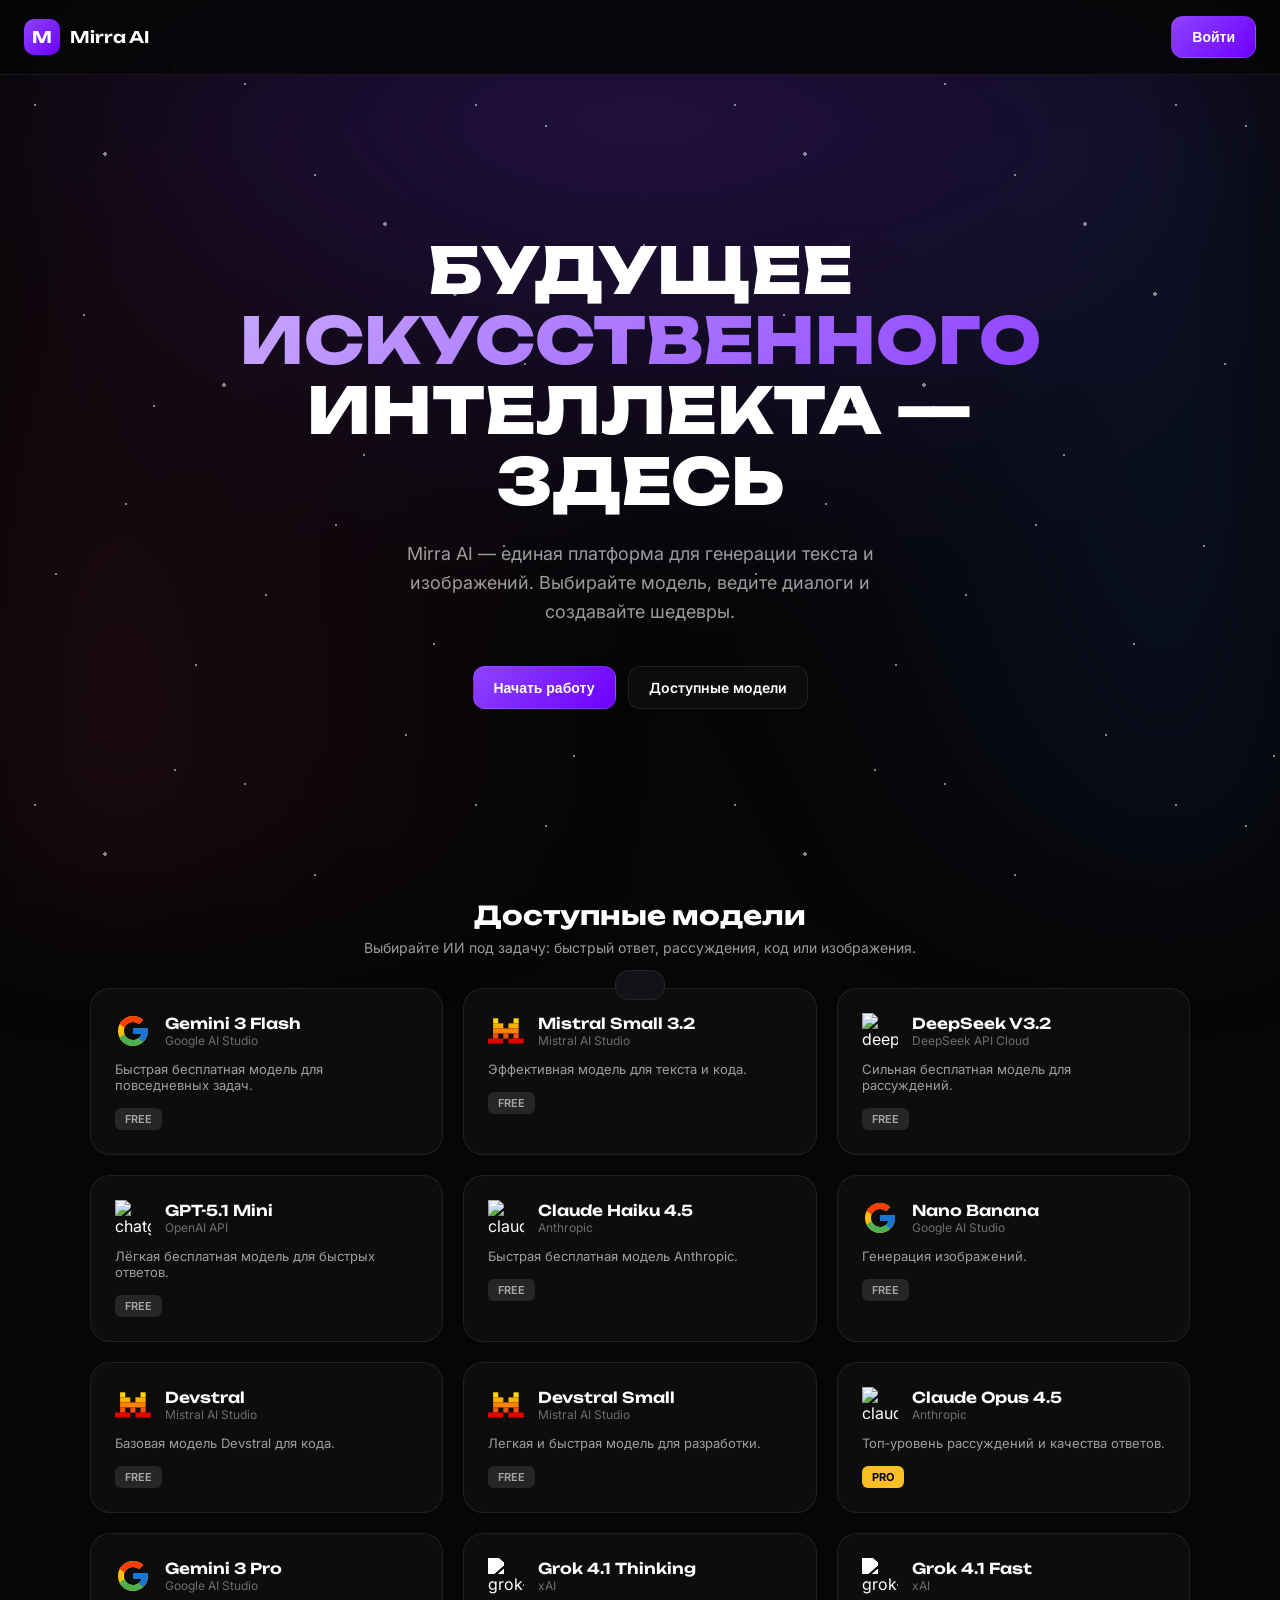
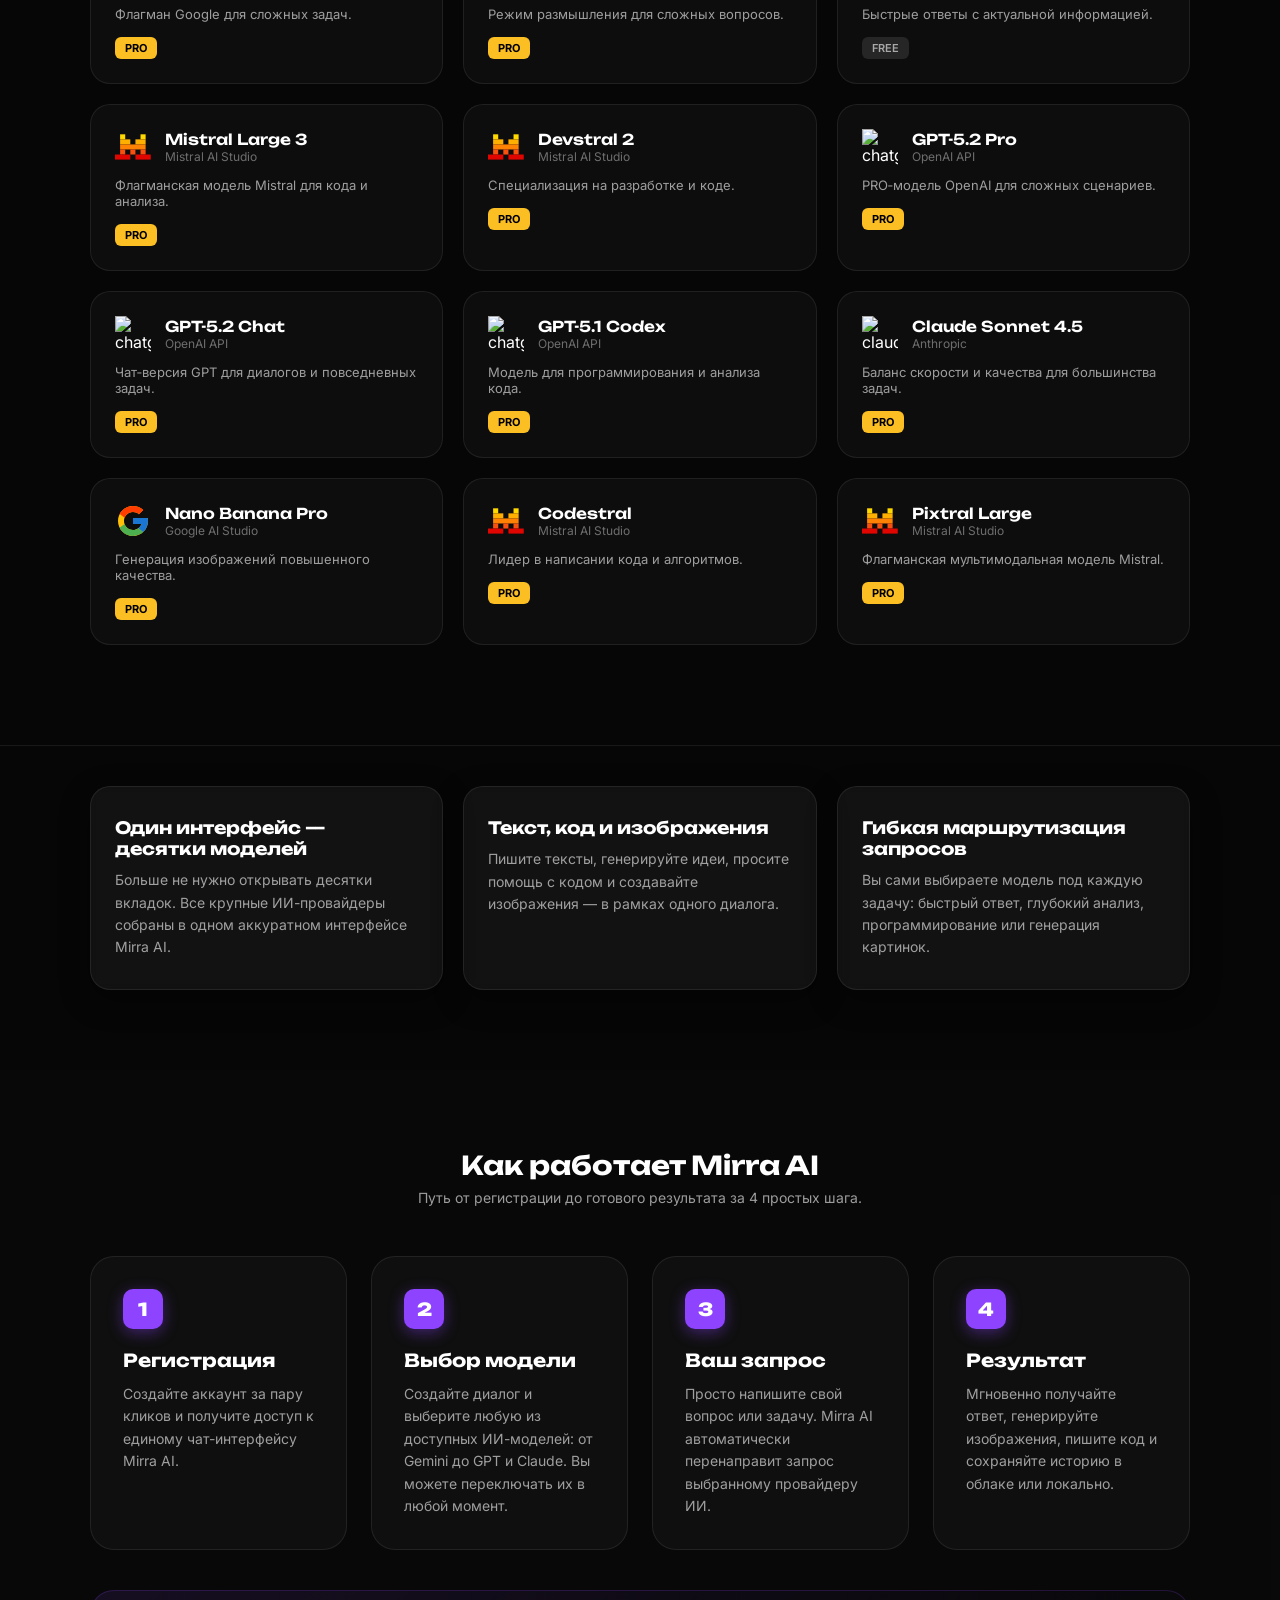
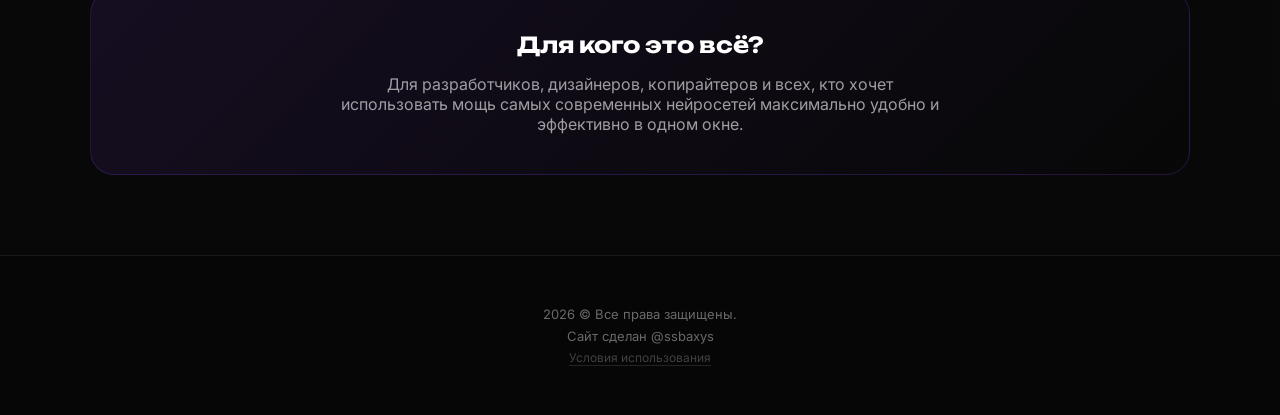
==== commit 71f47485: "1.8" ====
--- a/index.html
+++ b/index.html
@@ -264,68 +264,6 @@
         <p class="model-card-desc">Генерация изображений.</p>
         <span class="badge free">FREE</span>
       </div>
-
-      <!-- PRO -->
-      <div class="model-card">
-        <div class="model-card-header">
-          <div class="model-card-icon">
-            <img width="48" height="48" src="https://img.icons8.com/fluency/48/claude-ai.png" alt="claude-ai"
-              style="width:100%;height:100%;object-fit:contain;" />
-          </div>
-          <div>
-            <div class="model-card-name">Claude Opus 4.5</div>
-            <div class="model-card-provider">Anthropic</div>
-          </div>
-        </div>
-        <p class="model-card-desc">Топ‑уровень рассуждений и качества ответов.</p>
-        <span class="badge pro">PRO</span>
-      </div>
-
-      <div class="model-card">
-        <div class="model-card-header">
-          <div class="model-card-icon">
-            <img alt="svgImg"
-              src="[data-uri]" />
-          </div>
-          <div>
-            <div class="model-card-name">Gemini 3 Pro</div>
-            <div class="model-card-provider">Google AI Studio</div>
-          </div>
-        </div>
-        <p class="model-card-desc">Флагман Google для сложных задач.</p>
-        <span class="badge pro">PRO</span>
-      </div>
-
-      <div class="model-card">
-        <div class="model-card-header">
-          <div class="model-card-icon">
-            <img width="48" height="48" src="https://img.icons8.com/color/48/grok--v1.png" alt="grok--v1"
-              style="width:100%;height:100%;object-fit:contain;" />
-          </div>
-          <div>
-            <div class="model-card-name">Grok 4.1 Thinking</div>
-            <div class="model-card-provider">xAI</div>
-          </div>
-        </div>
-        <p class="model-card-desc">Режим размышления для сложных вопросов.</p>
-        <span class="badge pro">PRO</span>
-      </div>
-
-      <div class="model-card">
-        <div class="model-card-header">
-          <div class="model-card-icon">
-            <img width="48" height="48" src="https://img.icons8.com/color/48/grok--v1.png" alt="grok--v1"
-              style="width:100%;height:100%;object-fit:contain;" />
-          </div>
-          <div>
-            <div class="model-card-name">Grok 4.1 Fast</div>
-            <div class="model-card-provider">xAI</div>
-          </div>
-        </div>
-        <p class="model-card-desc">Быстрые ответы с актуальной информацией.</p>
-        <span class="badge free">FREE</span>
-      </div>
-
       <div class="model-card">
         <div class="model-card-header">
           <div class="model-card-icon">
@@ -343,12 +281,12 @@
             </svg>
           </div>
           <div>
-            <div class="model-card-name">Mistral Large 3</div>
+            <div class="model-card-name">Devstral</div>
             <div class="model-card-provider">Mistral AI Studio</div>
           </div>
         </div>
-        <p class="model-card-desc">Флагманская модель Mistral для кода и анализа.</p>
-        <span class="badge pro">PRO</span>
+        <p class="model-card-desc">Базовая модель Devstral для кода.</p>
+        <span class="badge free">FREE</span>
       </div>
 
       <div class="model-card">
@@ -368,6 +306,117 @@
             </svg>
           </div>
           <div>
+            <div class="model-card-name">Devstral Small</div>
+            <div class="model-card-provider">Mistral AI Studio</div>
+          </div>
+        </div>
+        <p class="model-card-desc">Легкая и быстрая модель для разработки.</p>
+        <span class="badge free">FREE</span>
+      </div>
+
+      <!-- PRO -->
+      <div class="model-card">
+        <div class="model-card-header">
+          <div class="model-card-icon">
+            <img width="48" height="48" src="https://img.icons8.com/fluency/48/claude-ai.png" alt="claude-ai"
+              style="width:100%;height:100%;object-fit:contain;" />
+          </div>
+          <div>
+            <div class="model-card-name">Claude Opus 4.5</div>
+            <div class="model-card-provider">Anthropic</div>
+          </div>
+        </div>
+        <p class="model-card-desc">Топ‑уровень рассуждений и качества ответов.</p>
+        <span class="badge pro">PRO</span>
+      </div>
+
+      <div class="model-card">
+        <div class="model-card-header">
+          <div class="model-card-icon">
+            <img alt="svgImg"
+              src="[data-uri]" />
+          </div>
+          <div>
+            <div class="model-card-name">Gemini 3 Pro</div>
+            <div class="model-card-provider">Google AI Studio</div>
+          </div>
+        </div>
+        <p class="model-card-desc">Флагман Google для сложных задач.</p>
+        <span class="badge pro">PRO</span>
+      </div>
+
+      <div class="model-card">
+        <div class="model-card-header">
+          <div class="model-card-icon">
+            <img width="48" height="48" src="https://img.icons8.com/color/48/grok--v1.png" alt="grok--v1"
+              style="width:100%;height:100%;object-fit:contain;" />
+          </div>
+          <div>
+            <div class="model-card-name">Grok 4.1 Thinking</div>
+            <div class="model-card-provider">xAI</div>
+          </div>
+        </div>
+        <p class="model-card-desc">Режим размышления для сложных вопросов.</p>
+        <span class="badge pro">PRO</span>
+      </div>
+
+      <div class="model-card">
+        <div class="model-card-header">
+          <div class="model-card-icon">
+            <img width="48" height="48" src="https://img.icons8.com/color/48/grok--v1.png" alt="grok--v1"
+              style="width:100%;height:100%;object-fit:contain;" />
+          </div>
+          <div>
+            <div class="model-card-name">Grok 4.1 Fast</div>
+            <div class="model-card-provider">xAI</div>
+          </div>
+        </div>
+        <p class="model-card-desc">Быстрые ответы с актуальной информацией.</p>
+        <span class="badge free">FREE</span>
+      </div>
+
+      <div class="model-card">
+        <div class="model-card-header">
+          <div class="model-card-icon">
+            <svg viewBox="0 0 129 91" style="width:100%;height:100%">
+              <rect x="18.292" y="0" width="18.293" height="18.123" fill="#ffd800" />
+              <rect x="91.473" y="0" width="18.293" height="18.123" fill="#ffd800" />
+              <rect x="18.292" y="18.121" width="36.586" height="18.123" fill="#ffaf00" />
+              <rect x="73.181" y="18.121" width="36.586" height="18.123" fill="#ffaf00" />
+              <rect x="18.292" y="36.243" width="91.476" height="18.122" fill="#ff8205" />
+              <rect x="18.292" y="54.37" width="18.293" height="18.123" fill="#fa500f" />
+              <rect x="54.883" y="54.37" width="18.293" height="18.123" fill="#fa500f" />
+              <rect x="91.473" y="54.37" width="18.293" height="18.123" fill="#fa500f" />
+              <rect x="0" y="72.504" width="54.89" height="18.123" fill="#e10500" />
+              <rect x="73.181" y="72.504" width="54.89" height="18.123" fill="#e10500" />
+            </svg>
+          </div>
+          <div>
+            <div class="model-card-name">Mistral Large 3</div>
+            <div class="model-card-provider">Mistral AI Studio</div>
+          </div>
+        </div>
+        <p class="model-card-desc">Флагманская модель Mistral для кода и анализа.</p>
+        <span class="badge pro">PRO</span>
+      </div>
+
+      <div class="model-card">
+        <div class="model-card-header">
+          <div class="model-card-icon">
+            <svg viewBox="0 0 129 91" style="width:100%;height:100%">
+              <rect x="18.292" y="0" width="18.293" height="18.123" fill="#ffd800" />
+              <rect x="91.473" y="0" width="18.293" height="18.123" fill="#ffd800" />
+              <rect x="18.292" y="18.121" width="36.586" height="18.123" fill="#ffaf00" />
+              <rect x="73.181" y="18.121" width="36.586" height="18.123" fill="#ffaf00" />
+              <rect x="18.292" y="36.243" width="91.476" height="18.122" fill="#ff8205" />
+              <rect x="18.292" y="54.37" width="18.293" height="18.123" fill="#fa500f" />
+              <rect x="54.883" y="54.37" width="18.293" height="18.123" fill="#fa500f" />
+              <rect x="91.473" y="54.37" width="18.293" height="18.123" fill="#fa500f" />
+              <rect x="0" y="72.504" width="54.89" height="18.123" fill="#e10500" />
+              <rect x="73.181" y="72.504" width="54.89" height="18.123" fill="#e10500" />
+            </svg>
+          </div>
+          <div>
             <div class="model-card-name">Devstral 2</div>
             <div class="model-card-provider">Mistral AI Studio</div>
           </div>
@@ -448,6 +497,56 @@
           </div>
         </div>
         <p class="model-card-desc">Генерация изображений повышенного качества.</p>
+        <span class="badge pro">PRO</span>
+      </div>
+
+      <div class="model-card">
+        <div class="model-card-header">
+          <div class="model-card-icon">
+            <svg viewBox="0 0 129 91" style="width:100%;height:100%">
+              <rect x="18.292" y="0" width="18.293" height="18.123" fill="#ffd800" />
+              <rect x="91.473" y="0" width="18.293" height="18.123" fill="#ffd800" />
+              <rect x="18.292" y="18.121" width="36.586" height="18.123" fill="#ffaf00" />
+              <rect x="73.181" y="18.121" width="36.586" height="18.123" fill="#ffaf00" />
+              <rect x="18.292" y="36.243" width="91.476" height="18.122" fill="#ff8205" />
+              <rect x="18.292" y="54.37" width="18.293" height="18.123" fill="#fa500f" />
+              <rect x="54.883" y="54.37" width="18.293" height="18.123" fill="#fa500f" />
+              <rect x="91.473" y="54.37" width="18.293" height="18.123" fill="#fa500f" />
+              <rect x="0" y="72.504" width="54.89" height="18.123" fill="#e10500" />
+              <rect x="73.181" y="72.504" width="54.89" height="18.123" fill="#e10500" />
+            </svg>
+          </div>
+          <div>
+            <div class="model-card-name">Codestral</div>
+            <div class="model-card-provider">Mistral AI Studio</div>
+          </div>
+        </div>
+        <p class="model-card-desc">Лидер в написании кода и алгоритмов.</p>
+        <span class="badge pro">PRO</span>
+      </div>
+
+      <div class="model-card">
+        <div class="model-card-header">
+          <div class="model-card-icon">
+            <svg viewBox="0 0 129 91" style="width:100%;height:100%">
+              <rect x="18.292" y="0" width="18.293" height="18.123" fill="#ffd800" />
+              <rect x="91.473" y="0" width="18.293" height="18.123" fill="#ffd800" />
+              <rect x="18.292" y="18.121" width="36.586" height="18.123" fill="#ffaf00" />
+              <rect x="73.181" y="18.121" width="36.586" height="18.123" fill="#ffaf00" />
+              <rect x="18.292" y="36.243" width="91.476" height="18.122" fill="#ff8205" />
+              <rect x="18.292" y="54.37" width="18.293" height="18.123" fill="#fa500f" />
+              <rect x="54.883" y="54.37" width="18.293" height="18.123" fill="#fa500f" />
+              <rect x="91.473" y="54.37" width="18.293" height="18.123" fill="#fa500f" />
+              <rect x="0" y="72.504" width="54.89" height="18.123" fill="#e10500" />
+              <rect x="73.181" y="72.504" width="54.89" height="18.123" fill="#e10500" />
+            </svg>
+          </div>
+          <div>
+            <div class="model-card-name">Pixtral Large</div>
+            <div class="model-card-provider">Mistral AI Studio</div>
+          </div>
+        </div>
+        <p class="model-card-desc">Флагманская мультимодальная модель Mistral.</p>
         <span class="badge pro">PRO</span>
       </div>
     </div>
--- a/styles.css
+++ b/styles.css
@@ -1745,6 +1745,27 @@
   }
 }
 
+.message-text h1,
+.md-h1 {
+  font-size: 24px;
+  margin: 16px 0 8px;
+  font-family: 'Unbounded', sans-serif;
+}
+
+.message-text h2,
+.md-h2 {
+  font-size: 20px;
+  margin: 14px 0 6px;
+  font-family: 'Unbounded', sans-serif;
+}
+
+.message-text h3,
+.md-h3 {
+  font-size: 17px;
+  margin: 12px 0 4px;
+  font-family: 'Unbounded', sans-serif;
+}
+
 .message.user .message-text {
   background: rgba(142, 67, 255, 0.15);
   border-color: rgba(142, 67, 255, 0.25);
@@ -3460,4 +3481,72 @@
     transform: scale(1.1) translate(2%, 2%);
     opacity: 1;
   }
-}+}
+
+/* God Mode Delete Styles */
+.god-message-header {
+  display: flex;
+  justify-content: space-between;
+  align-items: center;
+  margin-bottom: 8px;
+}
+
+.god-msg-delete {
+  background: rgba(255, 71, 87, 0.1);
+  color: #ff4757;
+  border: 1px solid rgba(255, 71, 87, 0.2);
+  border-radius: 4px;
+  width: 20px;
+  height: 20px;
+  display: flex !important;
+  align-items: center;
+  justify-content: center;
+  cursor: pointer;
+  font-size: 14px;
+  line-height: 1;
+  transition: 0.2s;
+  padding: 0;
+  margin-left: 8px;
+}
+
+.god-msg-delete:hover {
+  background: #ff4757;
+  color: white;
+  border-color: #ff4757;
+}
+/* Unread Dot & Heading Styles */
+.unread-dot {
+  width: 8px;
+  height: 8px;
+  background: var(--primary);
+  border-radius: 50%;
+  margin-left: auto;
+  box-shadow: 0 0 10px var(--primary);
+  flex-shrink: 0;
+}
+
+/* Chat Settings Button - Purple Style */
+.chat-settings-btn {
+  background: var(--primary) !important;
+  color: white !important;
+  border: none !important;
+  width: 34px !important;
+  height: 34px !important;
+  display: inline-flex !important;
+  align-items: center;
+  justify-content: center;
+  border-radius: 8px;
+  cursor: pointer;
+  margin: 0 8px;
+  transition: 0.2s;
+  padding: 0;
+}
+
+.chat-settings-btn:hover {
+  opacity: 0.9;
+  transform: scale(1.05);
+}
+
+.chat-settings-btn svg {
+  color: white !important;
+}
--- a/styles.css
+++ b/styles.css
@@ -1745,6 +1745,27 @@
   }
 }
 
+.message-text h1,
+.md-h1 {
+  font-size: 24px;
+  margin: 16px 0 8px;
+  font-family: 'Unbounded', sans-serif;
+}
+
+.message-text h2,
+.md-h2 {
+  font-size: 20px;
+  margin: 14px 0 6px;
+  font-family: 'Unbounded', sans-serif;
+}
+
+.message-text h3,
+.md-h3 {
+  font-size: 17px;
+  margin: 12px 0 4px;
+  font-family: 'Unbounded', sans-serif;
+}
+
 .message.user .message-text {
   background: rgba(142, 67, 255, 0.15);
   border-color: rgba(142, 67, 255, 0.25);
@@ -3460,4 +3481,72 @@
     transform: scale(1.1) translate(2%, 2%);
     opacity: 1;
   }
-}+}
+
+/* God Mode Delete Styles */
+.god-message-header {
+  display: flex;
+  justify-content: space-between;
+  align-items: center;
+  margin-bottom: 8px;
+}
+
+.god-msg-delete {
+  background: rgba(255, 71, 87, 0.1);
+  color: #ff4757;
+  border: 1px solid rgba(255, 71, 87, 0.2);
+  border-radius: 4px;
+  width: 20px;
+  height: 20px;
+  display: flex !important;
+  align-items: center;
+  justify-content: center;
+  cursor: pointer;
+  font-size: 14px;
+  line-height: 1;
+  transition: 0.2s;
+  padding: 0;
+  margin-left: 8px;
+}
+
+.god-msg-delete:hover {
+  background: #ff4757;
+  color: white;
+  border-color: #ff4757;
+}
+/* Unread Dot & Heading Styles */
+.unread-dot {
+  width: 8px;
+  height: 8px;
+  background: var(--primary);
+  border-radius: 50%;
+  margin-left: auto;
+  box-shadow: 0 0 10px var(--primary);
+  flex-shrink: 0;
+}
+
+/* Chat Settings Button - Purple Style */
+.chat-settings-btn {
+  background: var(--primary) !important;
+  color: white !important;
+  border: none !important;
+  width: 34px !important;
+  height: 34px !important;
+  display: inline-flex !important;
+  align-items: center;
+  justify-content: center;
+  border-radius: 8px;
+  cursor: pointer;
+  margin: 0 8px;
+  transition: 0.2s;
+  padding: 0;
+}
+
+.chat-settings-btn:hover {
+  opacity: 0.9;
+  transform: scale(1.05);
+}
+
+.chat-settings-btn svg {
+  color: white !important;
+}
--- a/styles.css
+++ b/styles.css
@@ -1745,6 +1745,27 @@
   }
 }
 
+.message-text h1,
+.md-h1 {
+  font-size: 24px;
+  margin: 16px 0 8px;
+  font-family: 'Unbounded', sans-serif;
+}
+
+.message-text h2,
+.md-h2 {
+  font-size: 20px;
+  margin: 14px 0 6px;
+  font-family: 'Unbounded', sans-serif;
+}
+
+.message-text h3,
+.md-h3 {
+  font-size: 17px;
+  margin: 12px 0 4px;
+  font-family: 'Unbounded', sans-serif;
+}
+
 .message.user .message-text {
   background: rgba(142, 67, 255, 0.15);
   border-color: rgba(142, 67, 255, 0.25);
@@ -3460,4 +3481,72 @@
     transform: scale(1.1) translate(2%, 2%);
     opacity: 1;
   }
-}+}
+
+/* God Mode Delete Styles */
+.god-message-header {
+  display: flex;
+  justify-content: space-between;
+  align-items: center;
+  margin-bottom: 8px;
+}
+
+.god-msg-delete {
+  background: rgba(255, 71, 87, 0.1);
+  color: #ff4757;
+  border: 1px solid rgba(255, 71, 87, 0.2);
+  border-radius: 4px;
+  width: 20px;
+  height: 20px;
+  display: flex !important;
+  align-items: center;
+  justify-content: center;
+  cursor: pointer;
+  font-size: 14px;
+  line-height: 1;
+  transition: 0.2s;
+  padding: 0;
+  margin-left: 8px;
+}
+
+.god-msg-delete:hover {
+  background: #ff4757;
+  color: white;
+  border-color: #ff4757;
+}
+/* Unread Dot & Heading Styles */
+.unread-dot {
+  width: 8px;
+  height: 8px;
+  background: var(--primary);
+  border-radius: 50%;
+  margin-left: auto;
+  box-shadow: 0 0 10px var(--primary);
+  flex-shrink: 0;
+}
+
+/* Chat Settings Button - Purple Style */
+.chat-settings-btn {
+  background: var(--primary) !important;
+  color: white !important;
+  border: none !important;
+  width: 34px !important;
+  height: 34px !important;
+  display: inline-flex !important;
+  align-items: center;
+  justify-content: center;
+  border-radius: 8px;
+  cursor: pointer;
+  margin: 0 8px;
+  transition: 0.2s;
+  padding: 0;
+}
+
+.chat-settings-btn:hover {
+  opacity: 0.9;
+  transform: scale(1.05);
+}
+
+.chat-settings-btn svg {
+  color: white !important;
+}
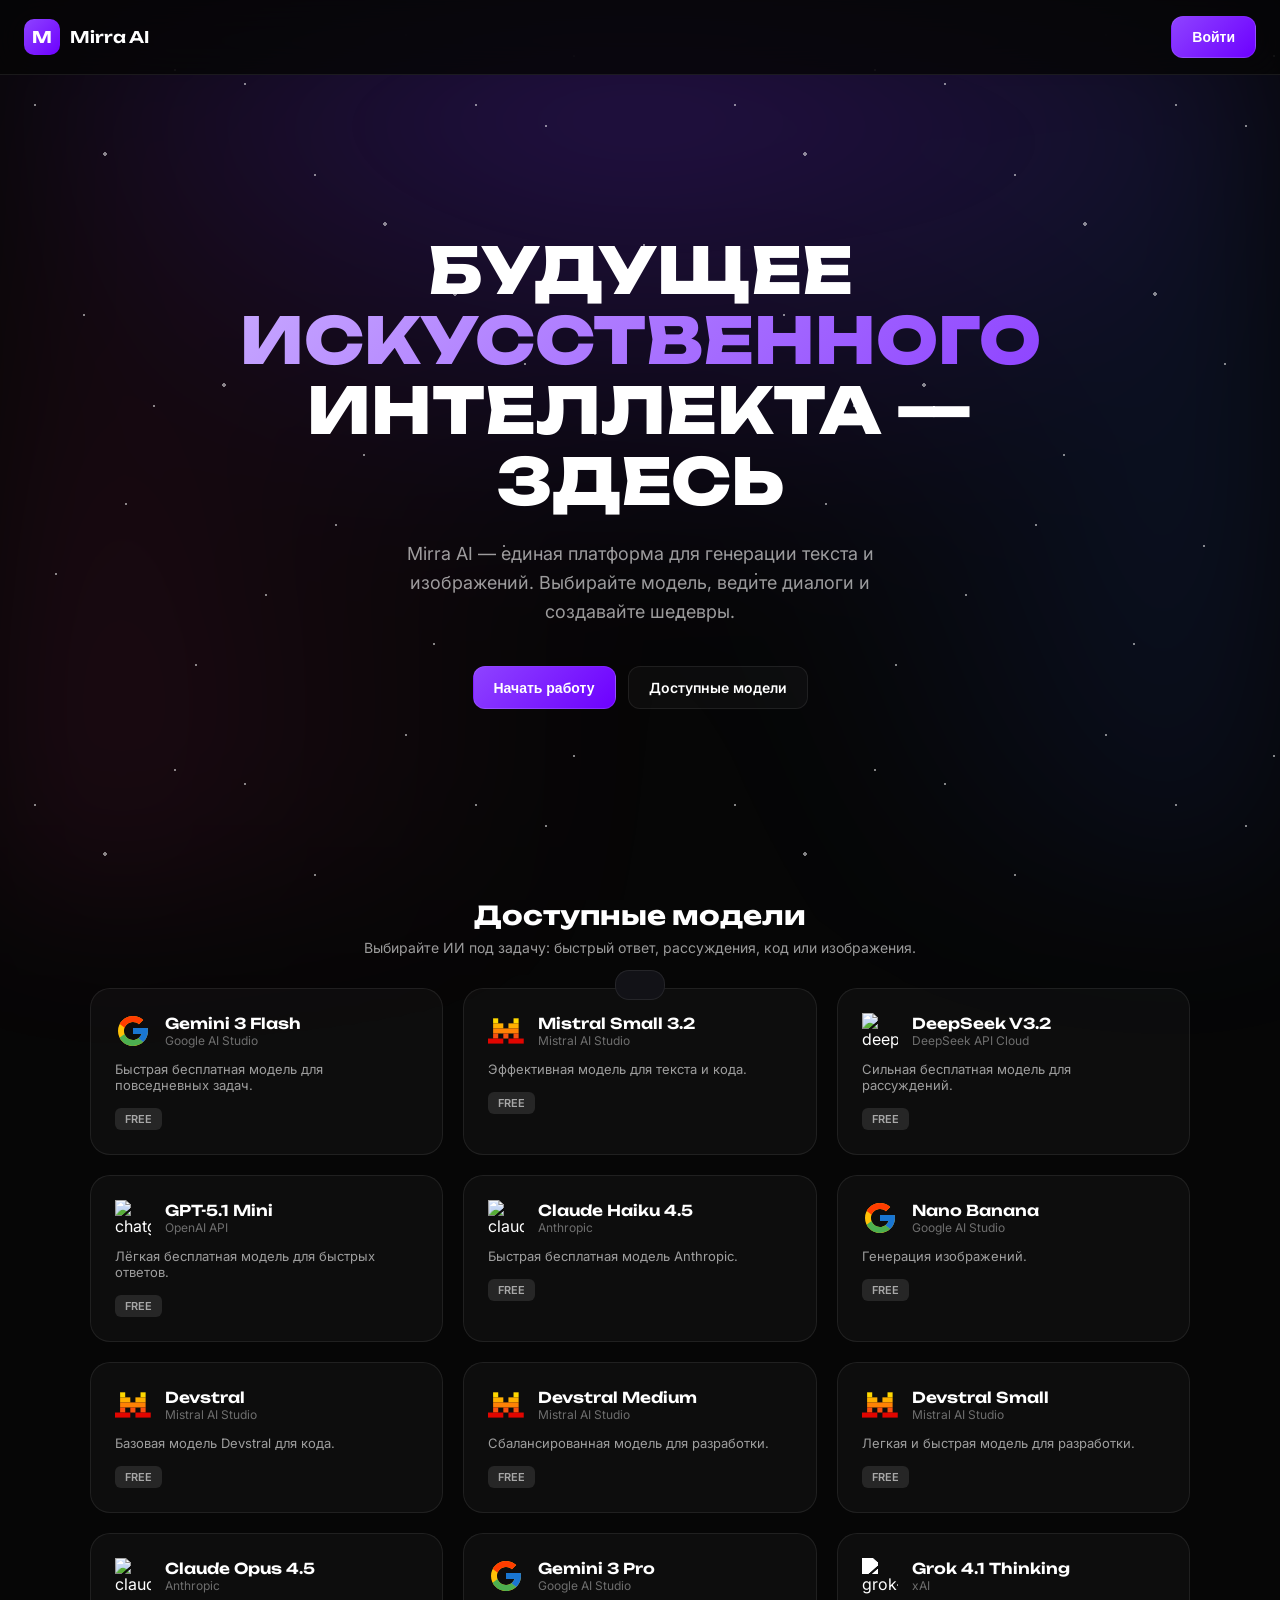
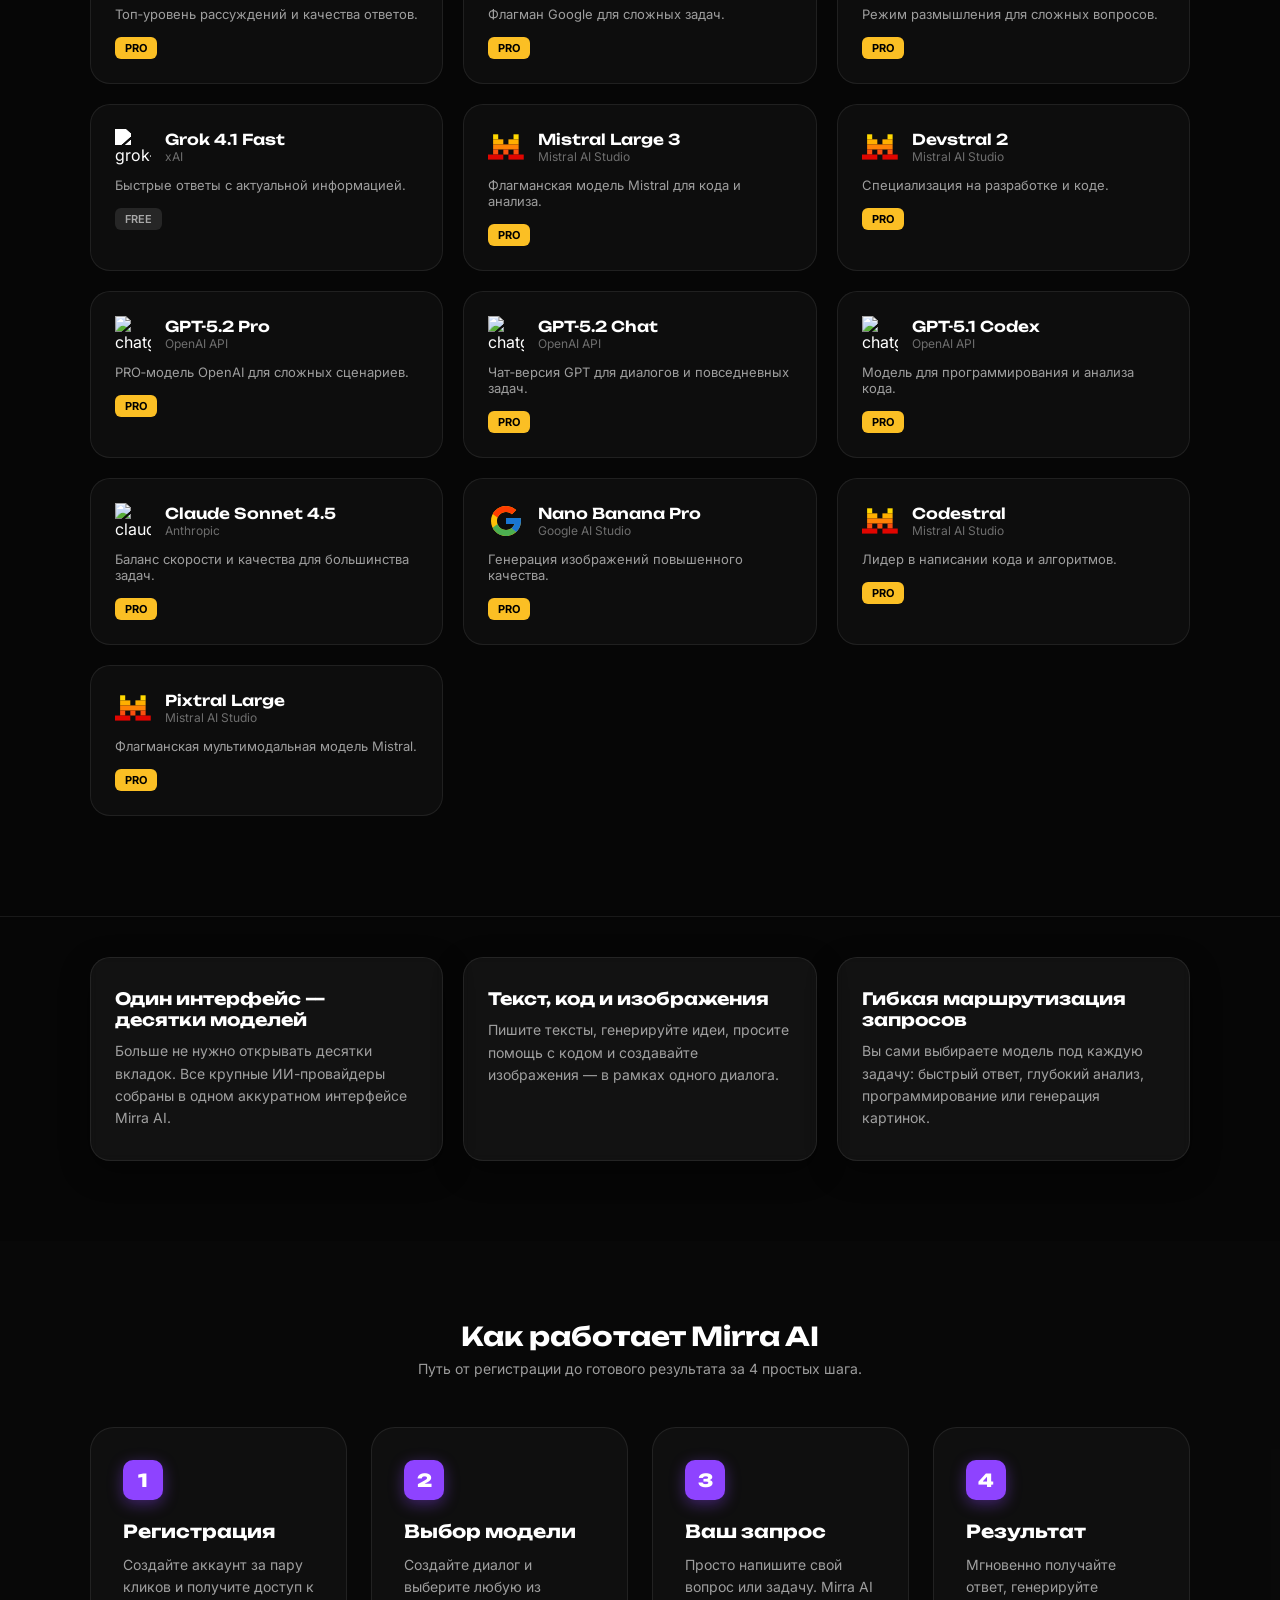
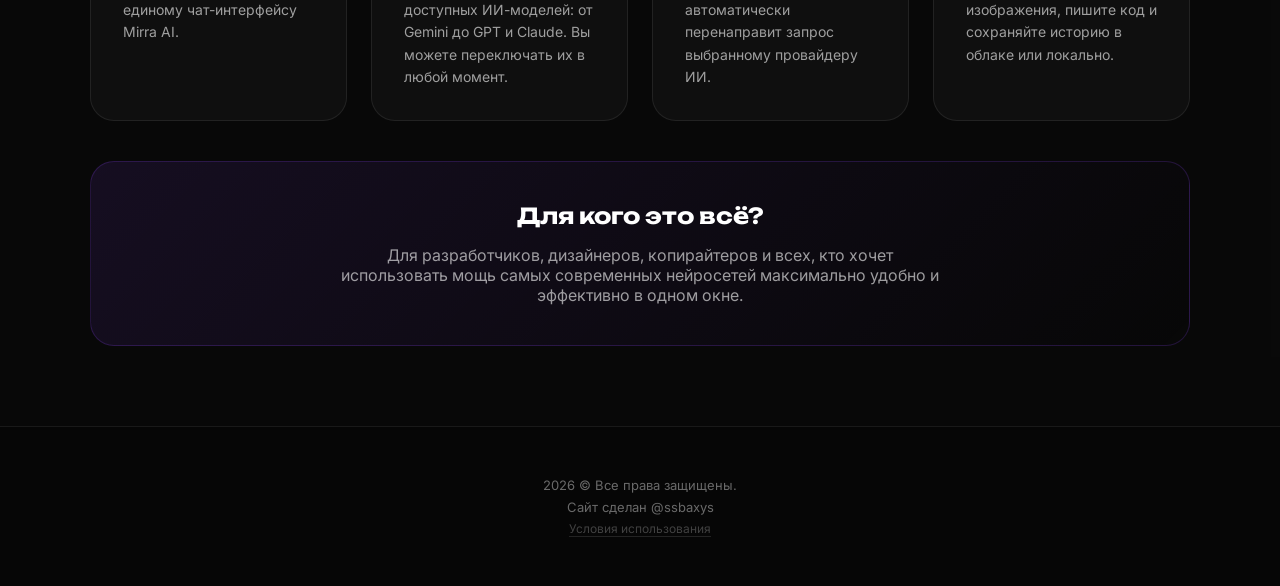
==== commit b919f3fb: "1.8" ====
--- a/index.html
+++ b/index.html
@@ -306,72 +306,11 @@
             </svg>
           </div>
           <div>
-            <div class="model-card-name">Devstral Small</div>
+            <div class="model-card-name">Devstral Medium</div>
             <div class="model-card-provider">Mistral AI Studio</div>
           </div>
         </div>
-        <p class="model-card-desc">Легкая и быстрая модель для разработки.</p>
-        <span class="badge free">FREE</span>
-      </div>
-
-      <!-- PRO -->
-      <div class="model-card">
-        <div class="model-card-header">
-          <div class="model-card-icon">
-            <img width="48" height="48" src="https://img.icons8.com/fluency/48/claude-ai.png" alt="claude-ai"
-              style="width:100%;height:100%;object-fit:contain;" />
-          </div>
-          <div>
-            <div class="model-card-name">Claude Opus 4.5</div>
-            <div class="model-card-provider">Anthropic</div>
-          </div>
-        </div>
-        <p class="model-card-desc">Топ‑уровень рассуждений и качества ответов.</p>
-        <span class="badge pro">PRO</span>
-      </div>
-
-      <div class="model-card">
-        <div class="model-card-header">
-          <div class="model-card-icon">
-            <img alt="svgImg"
-              src="[data-uri]" />
-          </div>
-          <div>
-            <div class="model-card-name">Gemini 3 Pro</div>
-            <div class="model-card-provider">Google AI Studio</div>
-          </div>
-        </div>
-        <p class="model-card-desc">Флагман Google для сложных задач.</p>
-        <span class="badge pro">PRO</span>
-      </div>
-
-      <div class="model-card">
-        <div class="model-card-header">
-          <div class="model-card-icon">
-            <img width="48" height="48" src="https://img.icons8.com/color/48/grok--v1.png" alt="grok--v1"
-              style="width:100%;height:100%;object-fit:contain;" />
-          </div>
-          <div>
-            <div class="model-card-name">Grok 4.1 Thinking</div>
-            <div class="model-card-provider">xAI</div>
-          </div>
-        </div>
-        <p class="model-card-desc">Режим размышления для сложных вопросов.</p>
-        <span class="badge pro">PRO</span>
-      </div>
-
-      <div class="model-card">
-        <div class="model-card-header">
-          <div class="model-card-icon">
-            <img width="48" height="48" src="https://img.icons8.com/color/48/grok--v1.png" alt="grok--v1"
-              style="width:100%;height:100%;object-fit:contain;" />
-          </div>
-          <div>
-            <div class="model-card-name">Grok 4.1 Fast</div>
-            <div class="model-card-provider">xAI</div>
-          </div>
-        </div>
-        <p class="model-card-desc">Быстрые ответы с актуальной информацией.</p>
+        <p class="model-card-desc">Сбалансированная модель для разработки.</p>
         <span class="badge free">FREE</span>
       </div>
 
@@ -392,12 +331,73 @@
             </svg>
           </div>
           <div>
-            <div class="model-card-name">Mistral Large 3</div>
+            <div class="model-card-name">Devstral Small</div>
             <div class="model-card-provider">Mistral AI Studio</div>
           </div>
         </div>
-        <p class="model-card-desc">Флагманская модель Mistral для кода и анализа.</p>
-        <span class="badge pro">PRO</span>
+        <p class="model-card-desc">Легкая и быстрая модель для разработки.</p>
+        <span class="badge free">FREE</span>
+      </div>
+
+      <!-- PRO -->
+      <div class="model-card">
+        <div class="model-card-header">
+          <div class="model-card-icon">
+            <img width="48" height="48" src="https://img.icons8.com/fluency/48/claude-ai.png" alt="claude-ai"
+              style="width:100%;height:100%;object-fit:contain;" />
+          </div>
+          <div>
+            <div class="model-card-name">Claude Opus 4.5</div>
+            <div class="model-card-provider">Anthropic</div>
+          </div>
+        </div>
+        <p class="model-card-desc">Топ‑уровень рассуждений и качества ответов.</p>
+        <span class="badge pro">PRO</span>
+      </div>
+
+      <div class="model-card">
+        <div class="model-card-header">
+          <div class="model-card-icon">
+            <img alt="svgImg"
+              src="[data-uri]" />
+          </div>
+          <div>
+            <div class="model-card-name">Gemini 3 Pro</div>
+            <div class="model-card-provider">Google AI Studio</div>
+          </div>
+        </div>
+        <p class="model-card-desc">Флагман Google для сложных задач.</p>
+        <span class="badge pro">PRO</span>
+      </div>
+
+      <div class="model-card">
+        <div class="model-card-header">
+          <div class="model-card-icon">
+            <img width="48" height="48" src="https://img.icons8.com/color/48/grok--v1.png" alt="grok--v1"
+              style="width:100%;height:100%;object-fit:contain;" />
+          </div>
+          <div>
+            <div class="model-card-name">Grok 4.1 Thinking</div>
+            <div class="model-card-provider">xAI</div>
+          </div>
+        </div>
+        <p class="model-card-desc">Режим размышления для сложных вопросов.</p>
+        <span class="badge pro">PRO</span>
+      </div>
+
+      <div class="model-card">
+        <div class="model-card-header">
+          <div class="model-card-icon">
+            <img width="48" height="48" src="https://img.icons8.com/color/48/grok--v1.png" alt="grok--v1"
+              style="width:100%;height:100%;object-fit:contain;" />
+          </div>
+          <div>
+            <div class="model-card-name">Grok 4.1 Fast</div>
+            <div class="model-card-provider">xAI</div>
+          </div>
+        </div>
+        <p class="model-card-desc">Быстрые ответы с актуальной информацией.</p>
+        <span class="badge free">FREE</span>
       </div>
 
       <div class="model-card">
@@ -417,86 +417,11 @@
             </svg>
           </div>
           <div>
-            <div class="model-card-name">Devstral 2</div>
+            <div class="model-card-name">Mistral Large 3</div>
             <div class="model-card-provider">Mistral AI Studio</div>
           </div>
         </div>
-        <p class="model-card-desc">Специализация на разработке и коде.</p>
-        <span class="badge pro">PRO</span>
-      </div>
-
-      <div class="model-card">
-        <div class="model-card-header">
-          <div class="model-card-icon">
-            <img width="48" height="48" src="https://img.icons8.com/fluency-systems-regular/48/FFFFFF/chatgpt.png"
-              alt="chatgpt" style="width:100%;height:100%;object-fit:contain;" />
-          </div>
-          <div>
-            <div class="model-card-name">GPT-5.2 Pro</div>
-            <div class="model-card-provider">OpenAI API</div>
-          </div>
-        </div>
-        <p class="model-card-desc">PRO‑модель OpenAI для сложных сценариев.</p>
-        <span class="badge pro">PRO</span>
-      </div>
-
-      <div class="model-card">
-        <div class="model-card-header">
-          <div class="model-card-icon">
-            <img width="48" height="48" src="https://img.icons8.com/fluency-systems-regular/48/FFFFFF/chatgpt.png"
-              alt="chatgpt" style="width:100%;height:100%;object-fit:contain;" />
-          </div>
-          <div>
-            <div class="model-card-name">GPT-5.2 Chat</div>
-            <div class="model-card-provider">OpenAI API</div>
-          </div>
-        </div>
-        <p class="model-card-desc">Чат‑версия GPT для диалогов и повседневных задач.</p>
-        <span class="badge pro">PRO</span>
-      </div>
-
-      <div class="model-card">
-        <div class="model-card-header">
-          <div class="model-card-icon">
-            <img width="48" height="48" src="https://img.icons8.com/fluency-systems-regular/48/FFFFFF/chatgpt.png"
-              alt="chatgpt" style="width:100%;height:100%;object-fit:contain;" />
-          </div>
-          <div>
-            <div class="model-card-name">GPT-5.1 Codex</div>
-            <div class="model-card-provider">OpenAI API</div>
-          </div>
-        </div>
-        <p class="model-card-desc">Модель для программирования и анализа кода.</p>
-        <span class="badge pro">PRO</span>
-      </div>
-
-      <div class="model-card">
-        <div class="model-card-header">
-          <div class="model-card-icon">
-            <img width="48" height="48" src="https://img.icons8.com/fluency/48/claude-ai.png" alt="claude-ai"
-              style="width:100%;height:100%;object-fit:contain;" />
-          </div>
-          <div>
-            <div class="model-card-name">Claude Sonnet 4.5</div>
-            <div class="model-card-provider">Anthropic</div>
-          </div>
-        </div>
-        <p class="model-card-desc">Баланс скорости и качества для большинства задач.</p>
-        <span class="badge pro">PRO</span>
-      </div>
-
-      <div class="model-card">
-        <div class="model-card-header">
-          <div class="model-card-icon">
-            <img alt="svgImg"
-              src="[data-uri]" />
-          </div>
-          <div>
-            <div class="model-card-name">Nano Banana Pro</div>
-            <div class="model-card-provider">Google AI Studio</div>
-          </div>
-        </div>
-        <p class="model-card-desc">Генерация изображений повышенного качества.</p>
+        <p class="model-card-desc">Флагманская модель Mistral для кода и анализа.</p>
         <span class="badge pro">PRO</span>
       </div>
 
@@ -517,11 +442,86 @@
             </svg>
           </div>
           <div>
-            <div class="model-card-name">Codestral</div>
+            <div class="model-card-name">Devstral 2</div>
             <div class="model-card-provider">Mistral AI Studio</div>
           </div>
         </div>
-        <p class="model-card-desc">Лидер в написании кода и алгоритмов.</p>
+        <p class="model-card-desc">Специализация на разработке и коде.</p>
+        <span class="badge pro">PRO</span>
+      </div>
+
+      <div class="model-card">
+        <div class="model-card-header">
+          <div class="model-card-icon">
+            <img width="48" height="48" src="https://img.icons8.com/fluency-systems-regular/48/FFFFFF/chatgpt.png"
+              alt="chatgpt" style="width:100%;height:100%;object-fit:contain;" />
+          </div>
+          <div>
+            <div class="model-card-name">GPT-5.2 Pro</div>
+            <div class="model-card-provider">OpenAI API</div>
+          </div>
+        </div>
+        <p class="model-card-desc">PRO‑модель OpenAI для сложных сценариев.</p>
+        <span class="badge pro">PRO</span>
+      </div>
+
+      <div class="model-card">
+        <div class="model-card-header">
+          <div class="model-card-icon">
+            <img width="48" height="48" src="https://img.icons8.com/fluency-systems-regular/48/FFFFFF/chatgpt.png"
+              alt="chatgpt" style="width:100%;height:100%;object-fit:contain;" />
+          </div>
+          <div>
+            <div class="model-card-name">GPT-5.2 Chat</div>
+            <div class="model-card-provider">OpenAI API</div>
+          </div>
+        </div>
+        <p class="model-card-desc">Чат‑версия GPT для диалогов и повседневных задач.</p>
+        <span class="badge pro">PRO</span>
+      </div>
+
+      <div class="model-card">
+        <div class="model-card-header">
+          <div class="model-card-icon">
+            <img width="48" height="48" src="https://img.icons8.com/fluency-systems-regular/48/FFFFFF/chatgpt.png"
+              alt="chatgpt" style="width:100%;height:100%;object-fit:contain;" />
+          </div>
+          <div>
+            <div class="model-card-name">GPT-5.1 Codex</div>
+            <div class="model-card-provider">OpenAI API</div>
+          </div>
+        </div>
+        <p class="model-card-desc">Модель для программирования и анализа кода.</p>
+        <span class="badge pro">PRO</span>
+      </div>
+
+      <div class="model-card">
+        <div class="model-card-header">
+          <div class="model-card-icon">
+            <img width="48" height="48" src="https://img.icons8.com/fluency/48/claude-ai.png" alt="claude-ai"
+              style="width:100%;height:100%;object-fit:contain;" />
+          </div>
+          <div>
+            <div class="model-card-name">Claude Sonnet 4.5</div>
+            <div class="model-card-provider">Anthropic</div>
+          </div>
+        </div>
+        <p class="model-card-desc">Баланс скорости и качества для большинства задач.</p>
+        <span class="badge pro">PRO</span>
+      </div>
+
+      <div class="model-card">
+        <div class="model-card-header">
+          <div class="model-card-icon">
+            <img alt="svgImg"
+              src="[data-uri]" />
+          </div>
+          <div>
+            <div class="model-card-name">Nano Banana Pro</div>
+            <div class="model-card-provider">Google AI Studio</div>
+          </div>
+        </div>
+        <p class="model-card-desc">Генерация изображений повышенного качества.</p>
         <span class="badge pro">PRO</span>
       </div>
 
@@ -542,6 +542,31 @@
             </svg>
           </div>
           <div>
+            <div class="model-card-name">Codestral</div>
+            <div class="model-card-provider">Mistral AI Studio</div>
+          </div>
+        </div>
+        <p class="model-card-desc">Лидер в написании кода и алгоритмов.</p>
+        <span class="badge pro">PRO</span>
+      </div>
+
+      <div class="model-card">
+        <div class="model-card-header">
+          <div class="model-card-icon">
+            <svg viewBox="0 0 129 91" style="width:100%;height:100%">
+              <rect x="18.292" y="0" width="18.293" height="18.123" fill="#ffd800" />
+              <rect x="91.473" y="0" width="18.293" height="18.123" fill="#ffd800" />
+              <rect x="18.292" y="18.121" width="36.586" height="18.123" fill="#ffaf00" />
+              <rect x="73.181" y="18.121" width="36.586" height="18.123" fill="#ffaf00" />
+              <rect x="18.292" y="36.243" width="91.476" height="18.122" fill="#ff8205" />
+              <rect x="18.292" y="54.37" width="18.293" height="18.123" fill="#fa500f" />
+              <rect x="54.883" y="54.37" width="18.293" height="18.123" fill="#fa500f" />
+              <rect x="91.473" y="54.37" width="18.293" height="18.123" fill="#fa500f" />
+              <rect x="0" y="72.504" width="54.89" height="18.123" fill="#e10500" />
+              <rect x="73.181" y="72.504" width="54.89" height="18.123" fill="#e10500" />
+            </svg>
+          </div>
+          <div>
             <div class="model-card-name">Pixtral Large</div>
             <div class="model-card-provider">Mistral AI Studio</div>
           </div>
